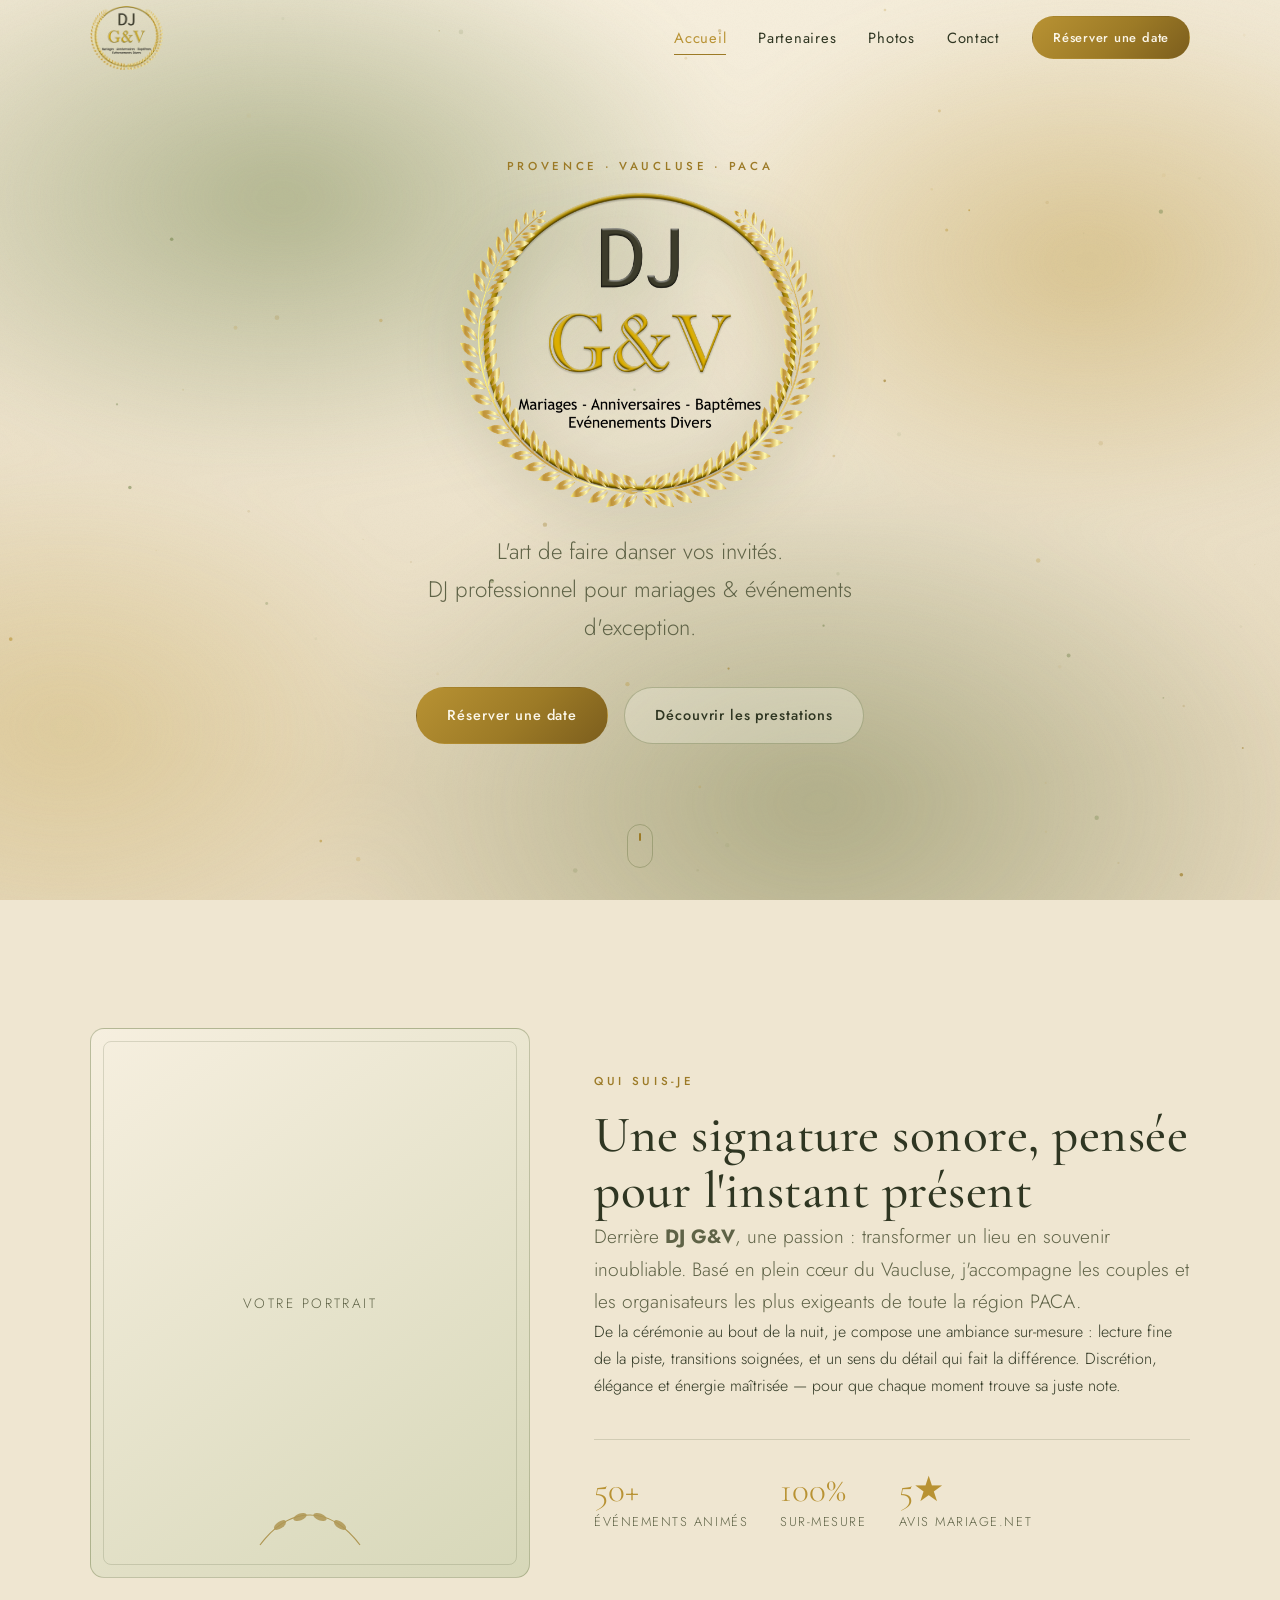
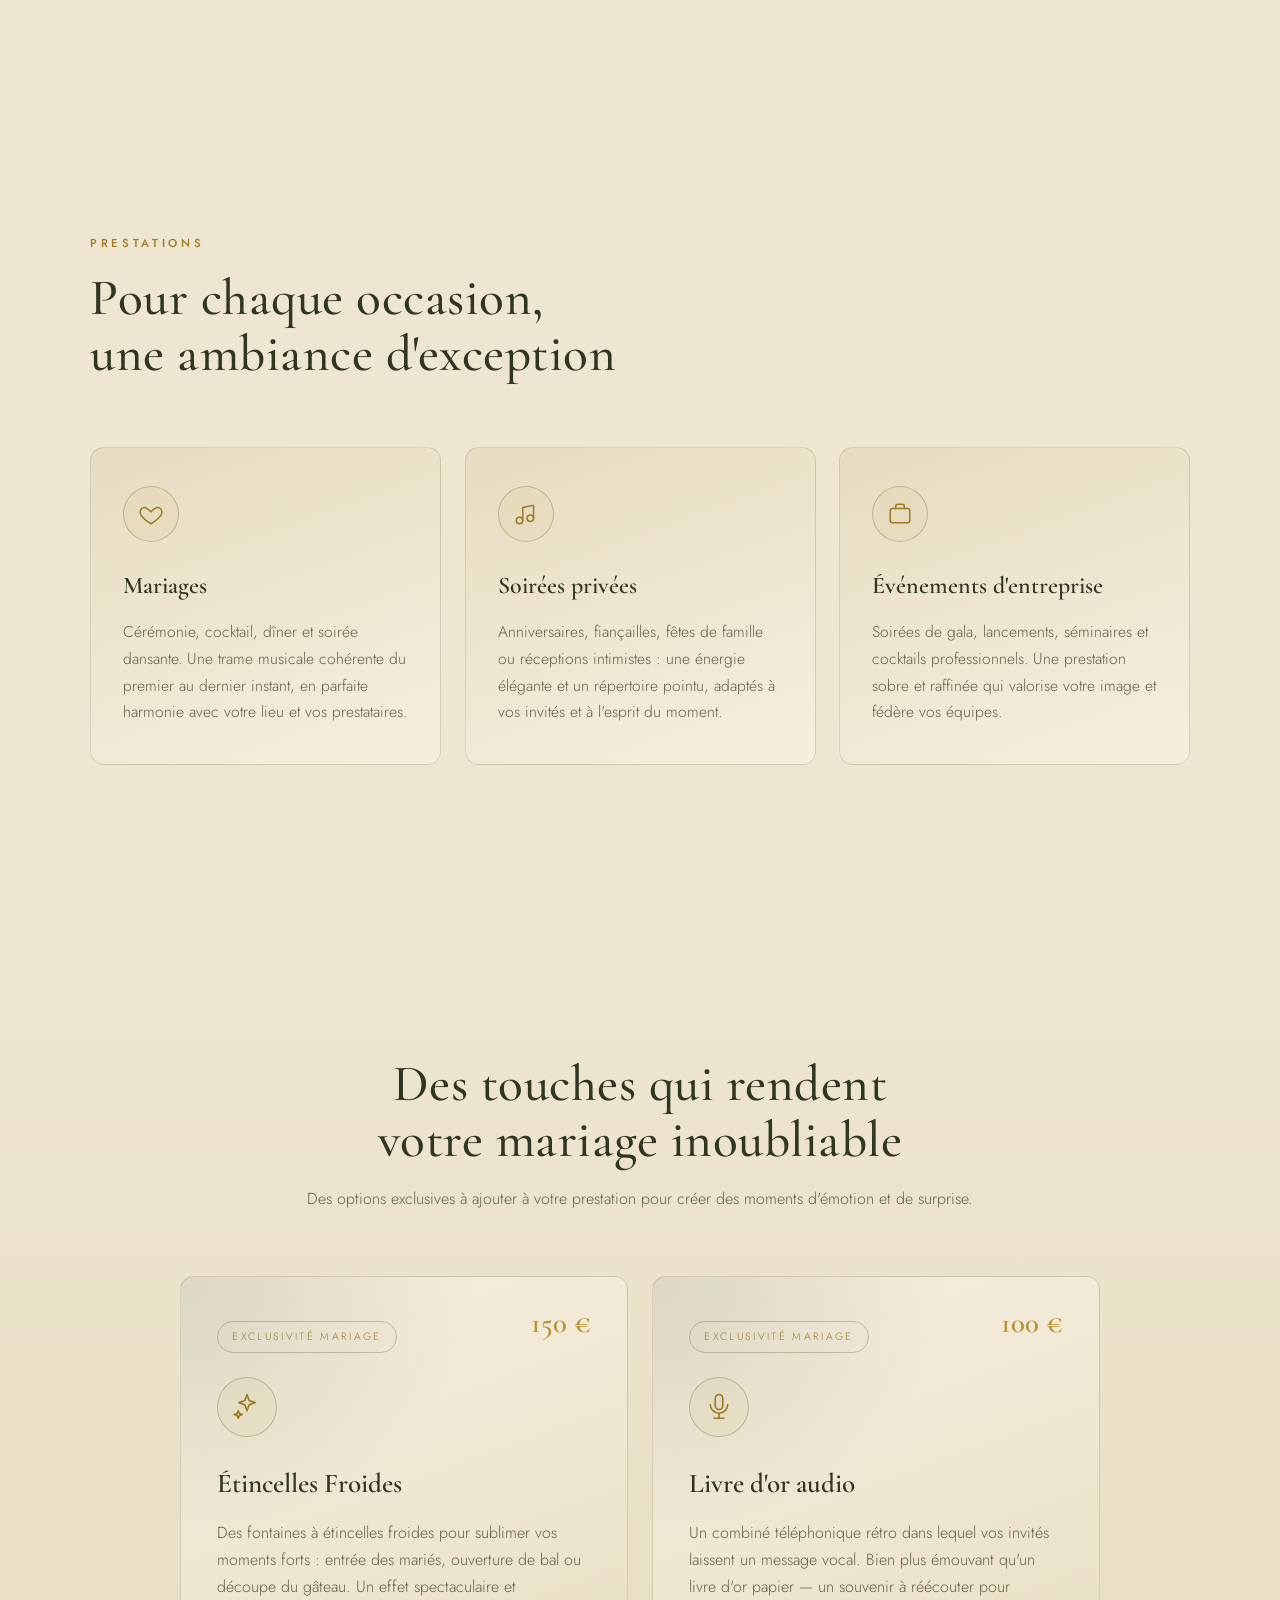
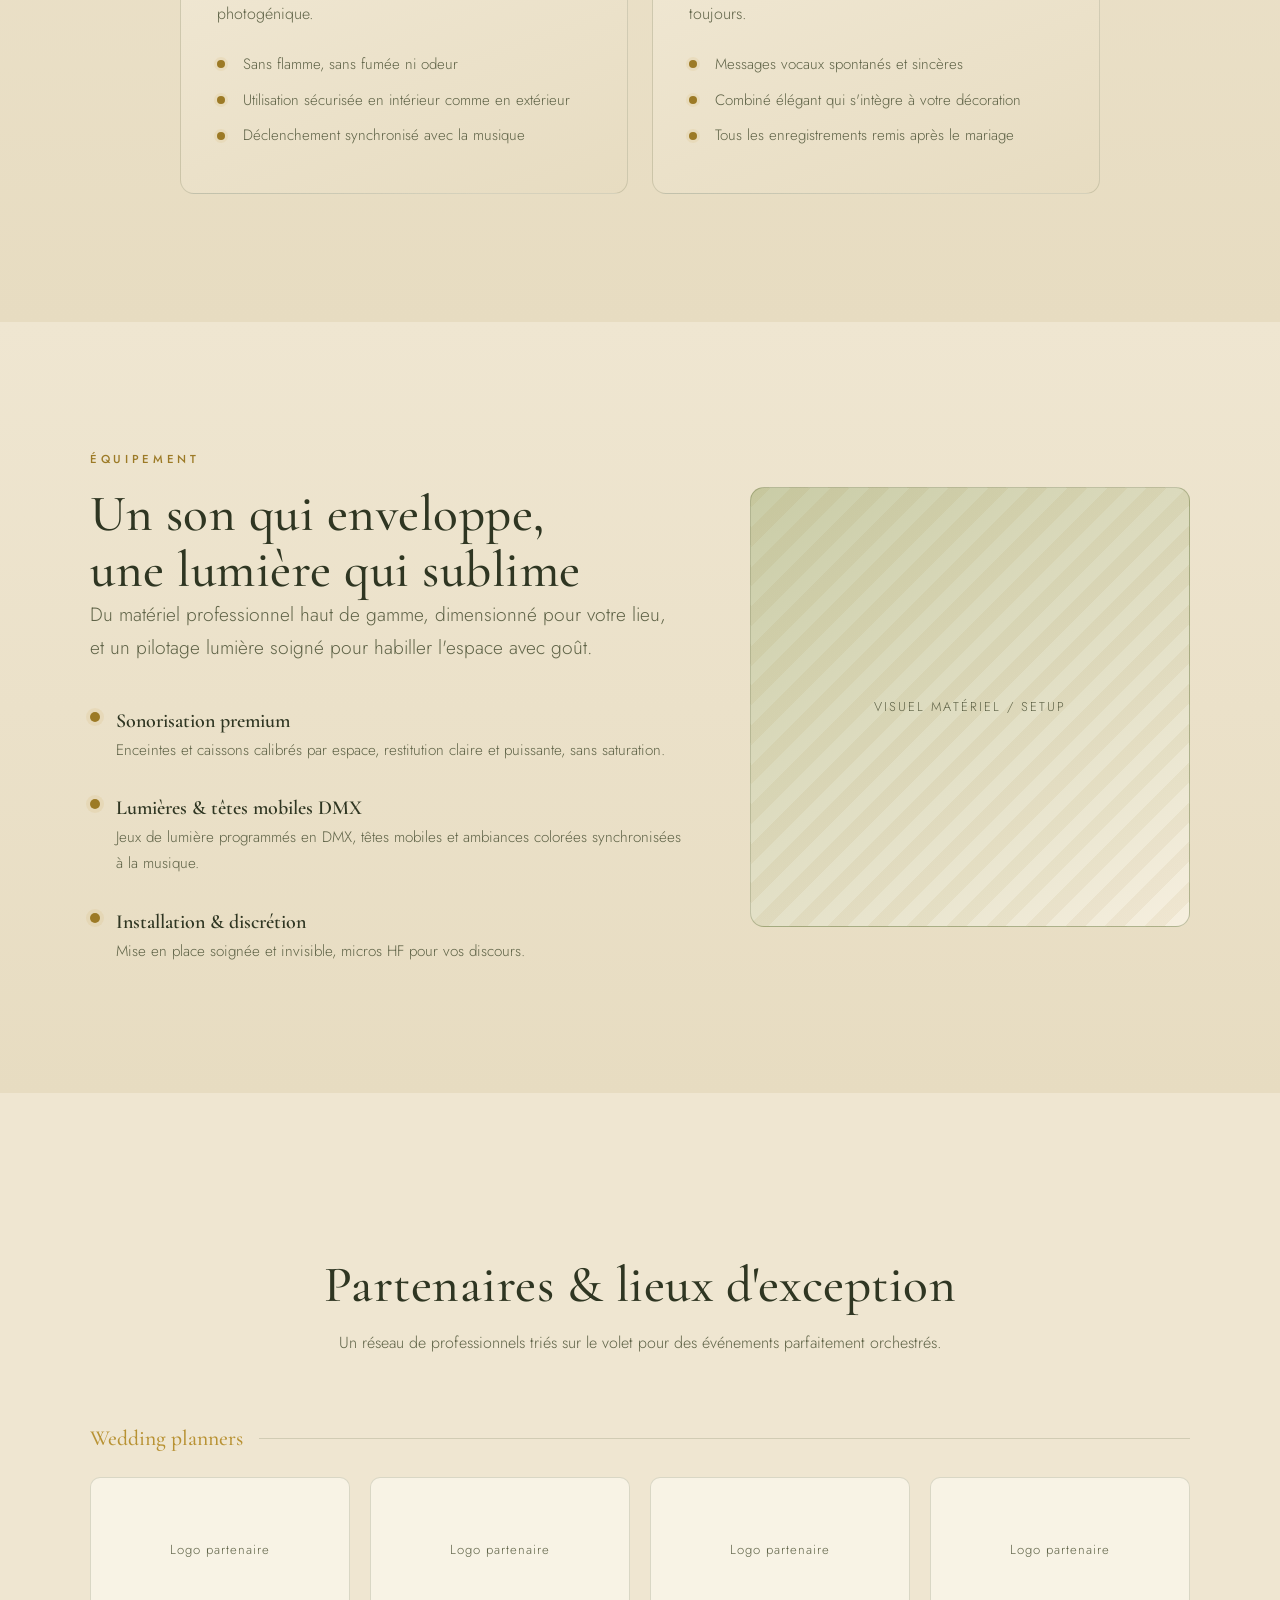
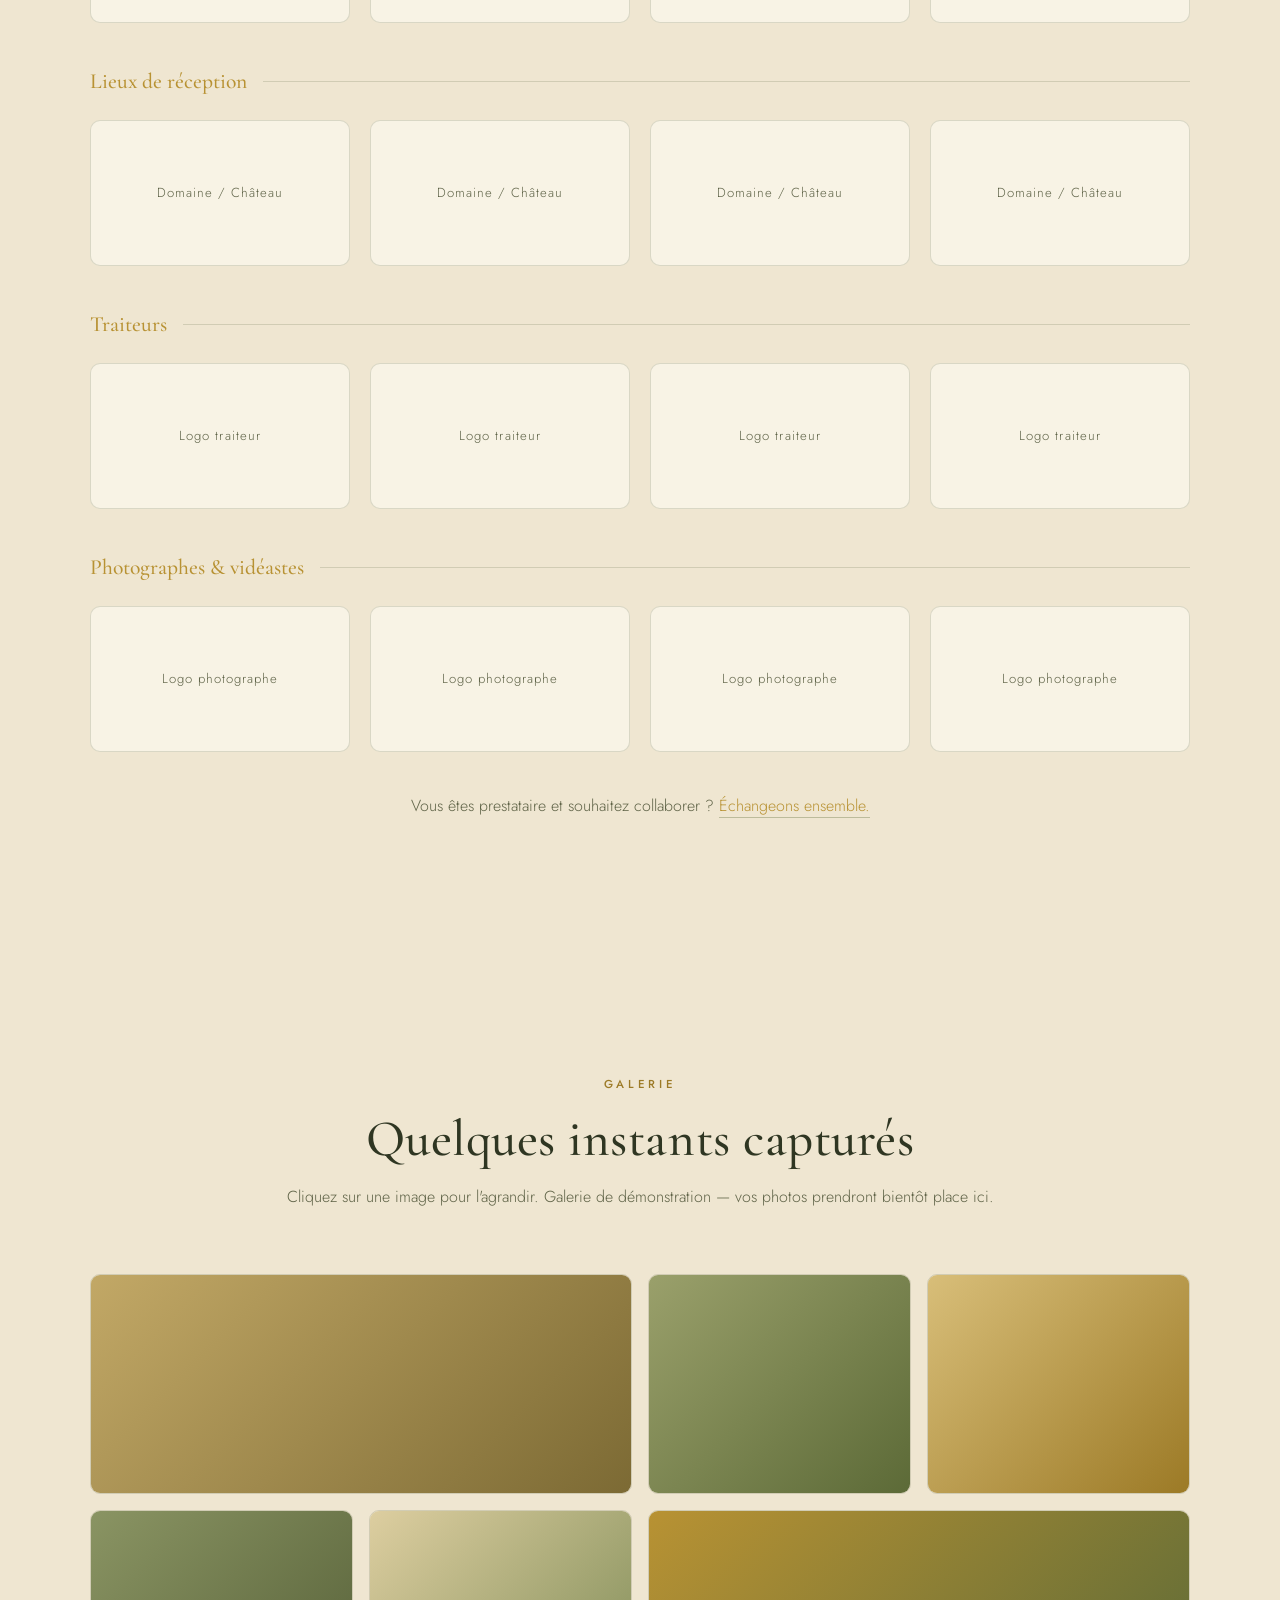
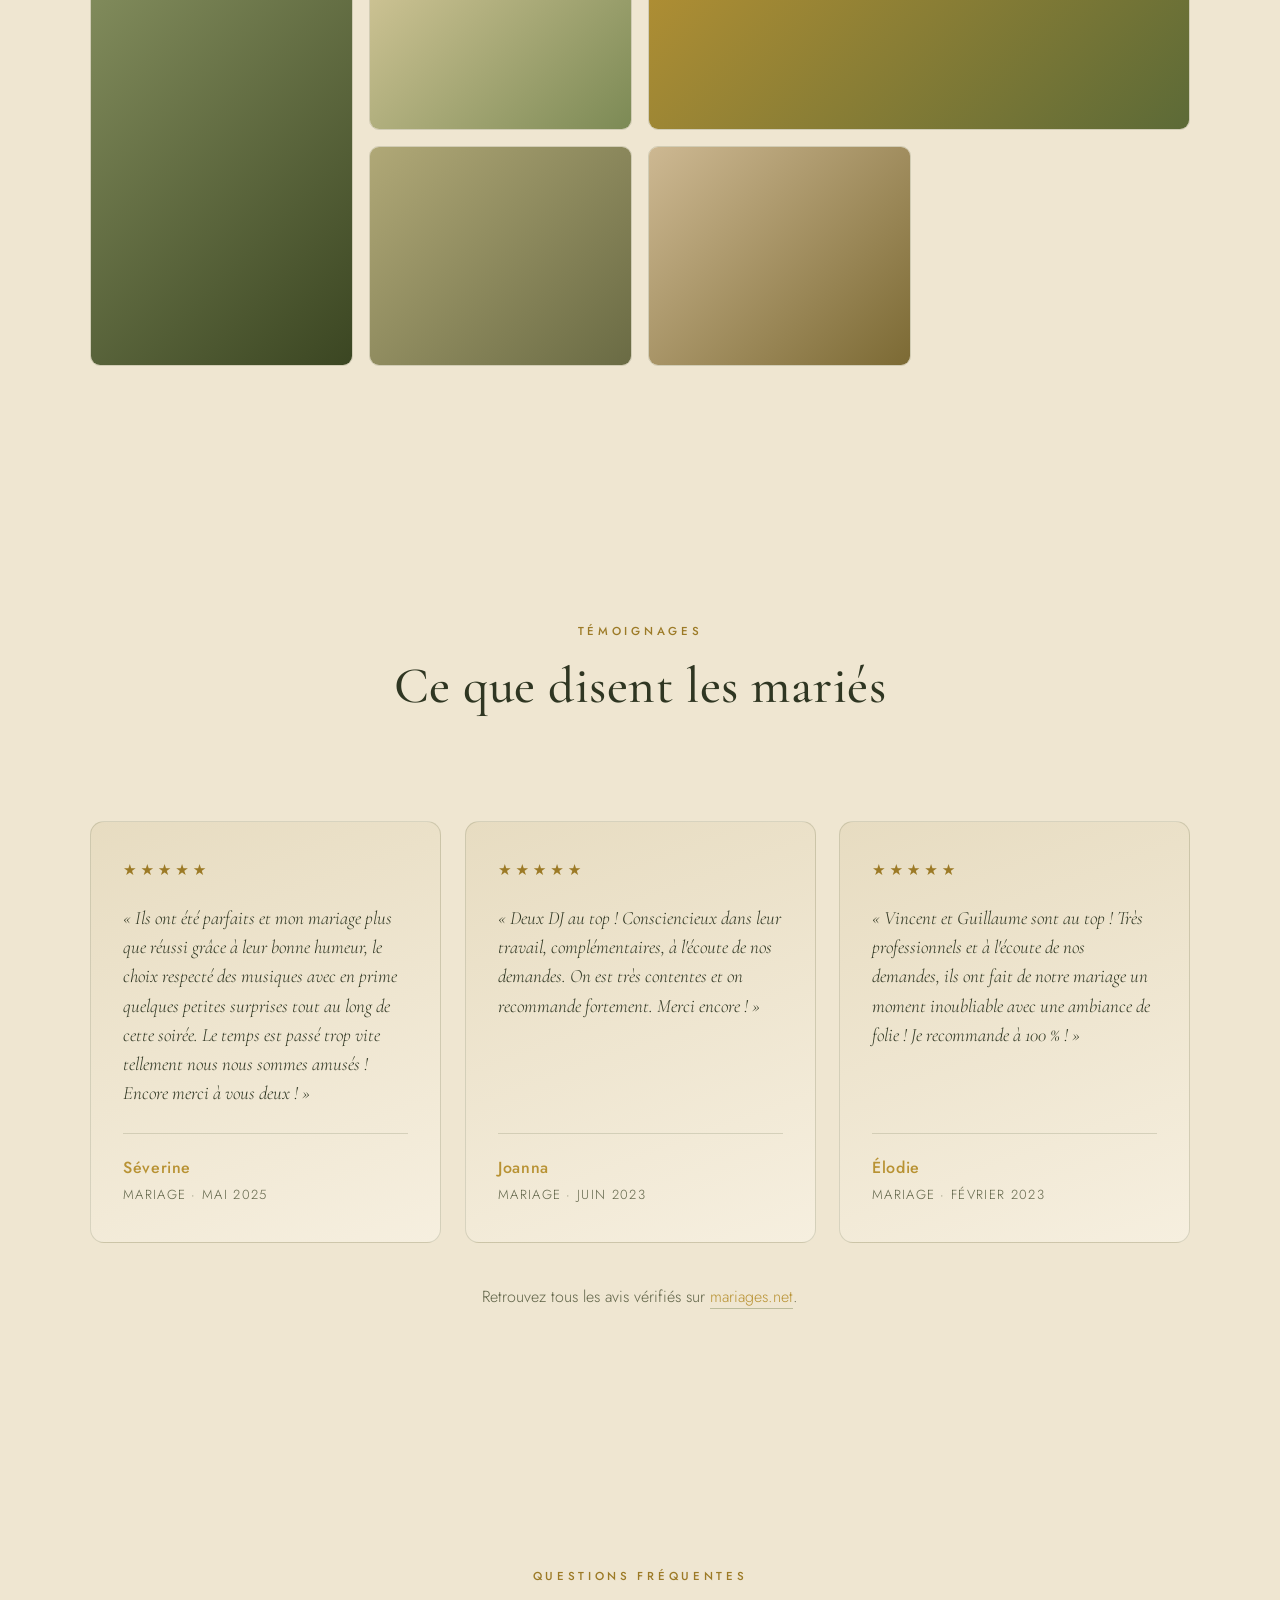
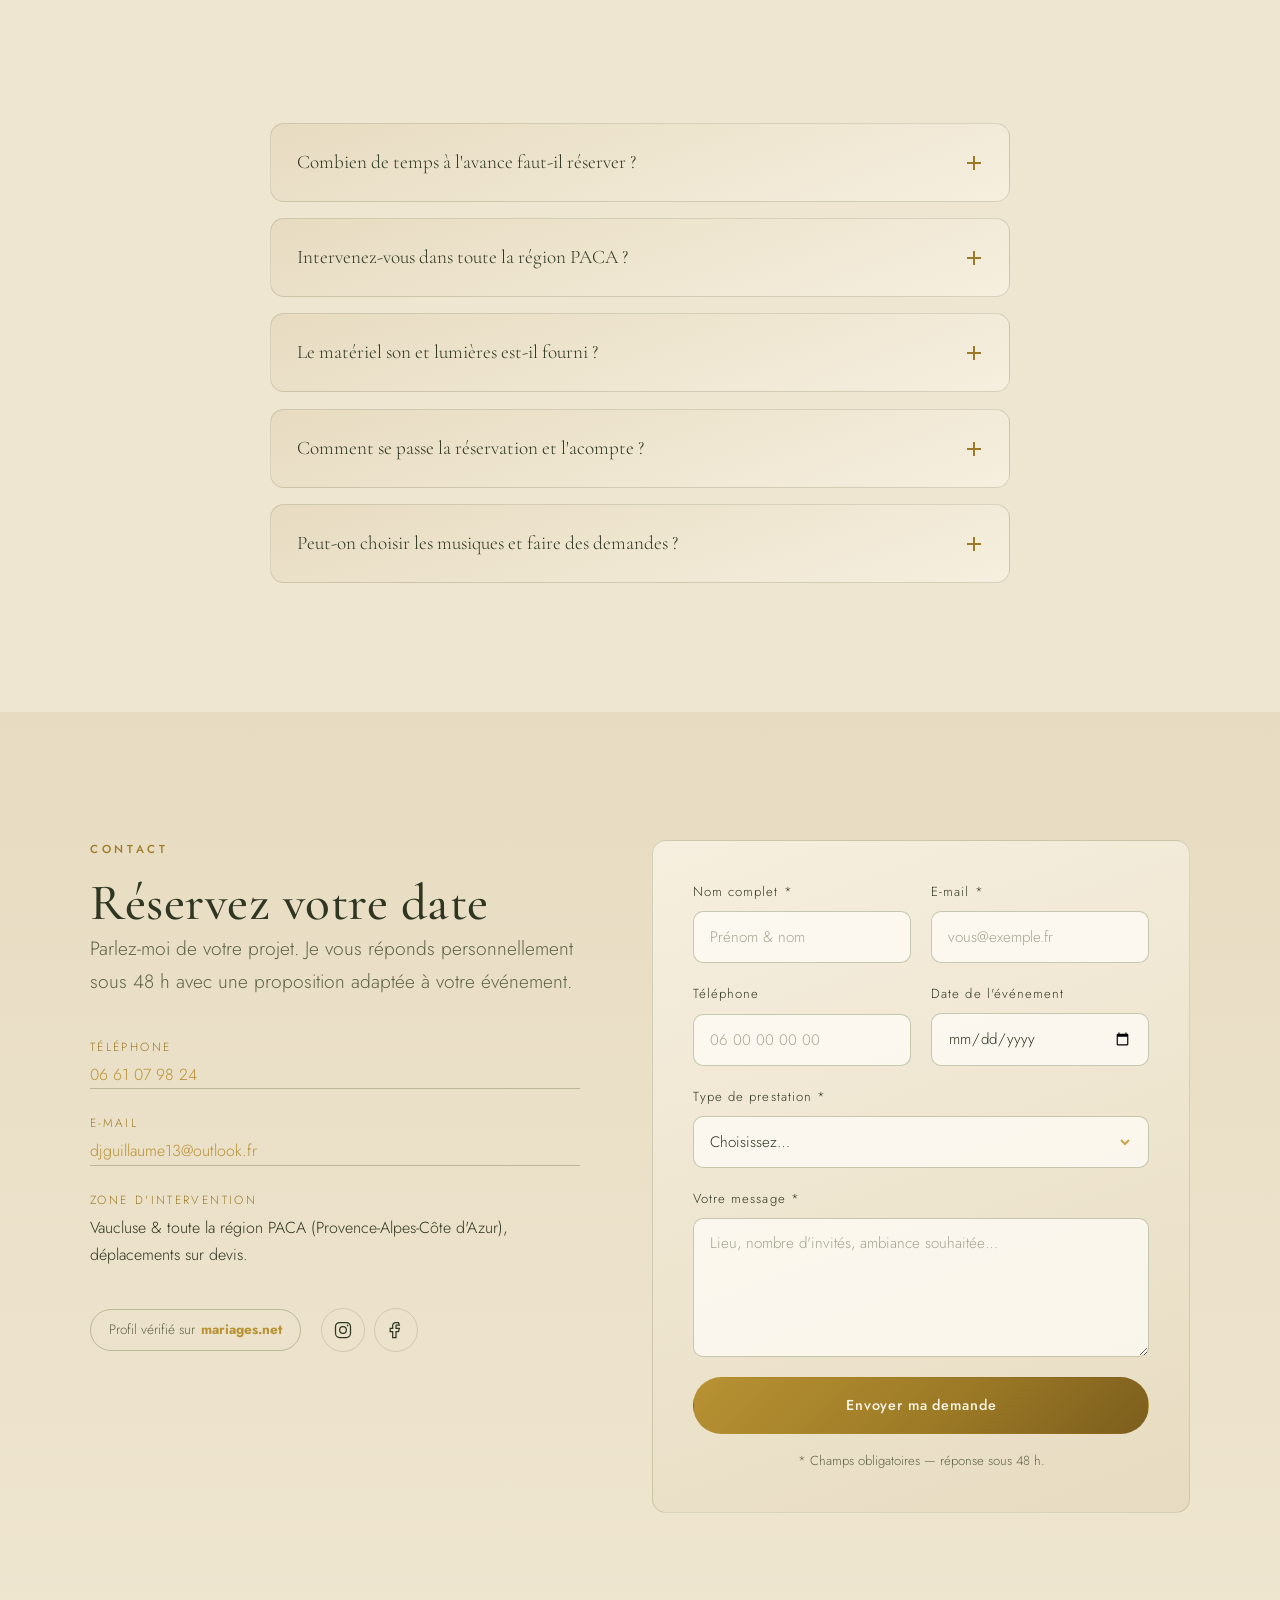
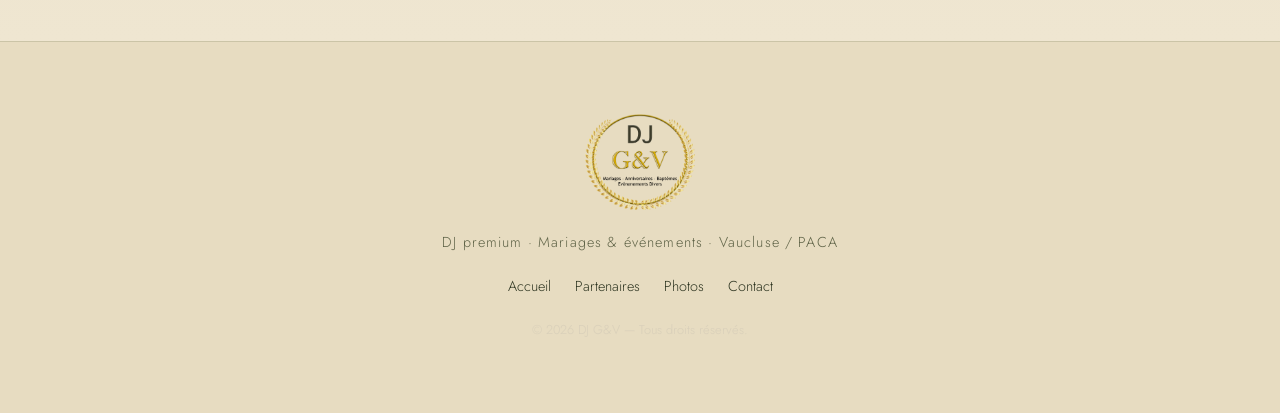
==== index.html @ 80108e4b "Add files via upload" ====
<!DOCTYPE html>
<html lang="fr">
<head>
  <meta charset="UTF-8" />
  <meta name="viewport" content="width=device-width, initial-scale=1.0" />
  <title>DJ G&amp;V — DJ professionnel mariages &amp; événements premium · Vaucluse / PACA</title>
  <meta name="description" content="DJ G&V, DJ professionnel haut de gamme spécialisé dans les mariages et événements privés en Provence (Vaucluse / PACA). Setup son et lumières DMX, ambiance élégante et sur-mesure." />
  <meta name="theme-color" content="#efe6d1" />

  <!-- Favicons (générés depuis le logo) -->
  <link rel="icon" href="assets/favicon.ico?v=2" sizes="any" />
  <link rel="apple-touch-icon" href="assets/apple-touch-icon.png?v=2" />

  <!-- Open Graph -->
  <meta property="og:type" content="website" />
  <meta property="og:title" content="DJ G&V — DJ premium mariages & événements · Provence" />
  <meta property="og:description" content="L'art de faire danser vos invités. DJ haut de gamme pour mariages et événements d'exception en Vaucluse et PACA." />
  <meta property="og:locale" content="fr_FR" />

  <!-- Polices Google : serif élégant (titres) + script (accent) + sans-serif (corps) -->
  <link rel="preconnect" href="https://fonts.googleapis.com" />
  <link rel="preconnect" href="https://fonts.gstatic.com" crossorigin />
  <link href="https://fonts.googleapis.com/css2?family=Cormorant+Garamond:ital,wght@0,400;0,500;0,600;0,700;1,400&family=Great+Vibes&family=Jost:wght@300;400;500;600&display=swap" rel="stylesheet" />

  <link rel="stylesheet" href="style.css" />
</head>
<body>

  <!-- =========================================================
       EN-TÊTE / NAVIGATION FIXE
  ========================================================== -->
  <header class="site-header" id="header">
    <div class="container header__inner">
      <a href="#accueil" class="brand" aria-label="DJ G&V — retour à l'accueil">
        <img src="assets/logo.png?v=3" alt="DJ G&V" class="brand__logo" width="640" height="562" />
      </a>

      <nav class="nav" aria-label="Navigation principale">
        <button class="nav__toggle" id="navToggle" aria-expanded="false" aria-controls="navMenu" aria-label="Ouvrir le menu">
          <span></span><span></span><span></span>
        </button>
        <ul class="nav__menu" id="navMenu">
          <li><a href="#accueil" class="nav__link">Accueil</a></li>
          <li><a href="#partenaires" class="nav__link">Partenaires</a></li>
          <li><a href="#photos" class="nav__link">Photos</a></li>
          <li><a href="#contact" class="nav__link">Contact</a></li>
          <li><a href="#contact" class="nav__cta btn btn--small btn--gold">Réserver une date</a></li>
        </ul>
      </nav>
    </div>
  </header>

  <main id="main">

    <!-- =========================================================
         ACCUEIL — HERO PLEIN ÉCRAN (avec parallaxe discret)
    ========================================================== -->
    <section class="hero" id="accueil">
      <!-- Couches de parallaxe -->
      <div class="hero__bg" data-parallax="0.25" aria-hidden="true"></div>
      <div class="hero__glow" data-parallax="0.5" aria-hidden="true"></div>
      <div class="hero__grain" aria-hidden="true"></div>
      <canvas class="hero__particles" id="heroParticles" aria-hidden="true"></canvas>

      <div class="container hero__content">
        <p class="eyebrow reveal" data-reveal>Provence · Vaucluse · PACA</p>
        <h1 class="hero__title reveal" data-reveal data-reveal-delay="100">
          <img src="assets/logo.png?v=3" alt="DJ G&V — DJ professionnel mariages &amp; événements" class="hero__logo" width="640" height="562" />
        </h1>
        <p class="hero__tagline reveal" data-reveal data-reveal-delay="200">
          L'art de faire danser vos invités.<br />
          DJ professionnel pour mariages &amp; événements d'exception.
        </p>
        <div class="hero__actions reveal" data-reveal data-reveal-delay="300">
          <a href="#contact" class="btn btn--gold">Réserver une date</a>
          <a href="#prestations" class="btn btn--ghost">Découvrir les prestations</a>
        </div>
      </div>

      <a href="#presentation" class="hero__scroll" aria-label="Défiler vers le bas">
        <span class="hero__scroll-line"></span>
      </a>
    </section>

    <!-- =========================================================
         PRÉSENTATION / QUI SUIS-JE
    ========================================================== -->
    <section class="section presentation" id="presentation">
      <div class="container presentation__grid">
        <div class="presentation__media reveal" data-reveal>
          <div class="portrait" id="portrait">
            <!-- Emplacement photo portrait DJ (placeholder élégant) -->
            <span class="portrait__label">Votre portrait</span>
            <svg class="portrait__sprig" viewBox="0 0 120 60" aria-hidden="true">
              <path d="M10 50 C 40 10, 80 10, 110 50" fill="none" stroke="currentColor" stroke-width="1.2"/>
              <g fill="currentColor" opacity="0.85">
                <ellipse cx="30" cy="30" rx="7" ry="3.4" transform="rotate(-35 30 30)"/>
                <ellipse cx="50" cy="22" rx="7" ry="3.4" transform="rotate(-20 50 22)"/>
                <ellipse cx="70" cy="22" rx="7" ry="3.4" transform="rotate(20 70 22)"/>
                <ellipse cx="90" cy="30" rx="7" ry="3.4" transform="rotate(35 90 30)"/>
              </g>
            </svg>
          </div>
        </div>

        <div class="presentation__text">
          <p class="eyebrow reveal" data-reveal>Qui suis-je</p>
          <h2 class="section__title reveal" data-reveal data-reveal-delay="80">Une signature sonore, pensée pour l'instant&nbsp;présent</h2>
          <p class="lead reveal" data-reveal data-reveal-delay="160">
            Derrière <strong>DJ G&amp;V</strong>, une passion : transformer un lieu en souvenir inoubliable.
            Basé en plein cœur du Vaucluse, j'accompagne les couples et les organisateurs les plus
            exigeants de toute la région PACA.
          </p>
          <p class="reveal" data-reveal data-reveal-delay="220">
            De la cérémonie au bout de la nuit, je compose une ambiance sur-mesure&nbsp;: lecture fine de
            la piste, transitions soignées, et un sens du détail qui fait la différence. Discrétion,
            élégance et énergie maîtrisée — pour que chaque moment trouve sa juste note.
          </p>

          <ul class="stats reveal" data-reveal data-reveal-delay="280">
            <li><span class="stats__num">50+</span><span class="stats__label">Événements animés</span></li>
            <li><span class="stats__num">100%</span><span class="stats__label">Sur-mesure</span></li>
            <li><span class="stats__num">5★</span><span class="stats__label">Avis mariage.net</span></li>
          </ul>
        </div>
      </div>
    </section>

    <!-- =========================================================
         PRESTATIONS
    ========================================================== -->
    <section class="section prestations" id="prestations">
      <div class="container">
        <header class="section__head">
          <p class="eyebrow reveal" data-reveal>Prestations</p>
          <h2 class="section__title reveal" data-reveal data-reveal-delay="80">Pour chaque occasion, une&nbsp;ambiance d'exception</h2>
        </header>

        <div class="cards">
          <!-- Mariages -->
          <article class="card reveal" data-reveal>
            <div class="card__icon" aria-hidden="true">
              <svg viewBox="0 0 24 24" fill="none" stroke="currentColor" stroke-width="1.4" stroke-linecap="round" stroke-linejoin="round">
                <path d="M12 21s-7-4.35-9.5-8.5C1 9.5 2.5 6 6 6c2 0 3 1.2 6 4 3-2.8 4-4 6-4 3.5 0 5 3.5 3.5 6.5C19 16.65 12 21 12 21z"/>
              </svg>
            </div>
            <h3 class="card__title">Mariages</h3>
            <p class="card__text">
              Cérémonie, cocktail, dîner et soirée dansante. Une trame musicale cohérente du premier
              au dernier instant, en parfaite harmonie avec votre lieu et vos prestataires.
            </p>
          </article>

          <!-- Soirées privées -->
          <article class="card reveal" data-reveal data-reveal-delay="120">
            <div class="card__icon" aria-hidden="true">
              <svg viewBox="0 0 24 24" fill="none" stroke="currentColor" stroke-width="1.4" stroke-linecap="round" stroke-linejoin="round">
                <path d="M9 18V6l10-2v12"/><circle cx="6" cy="18" r="3"/><circle cx="16" cy="16" r="3"/>
              </svg>
            </div>
            <h3 class="card__title">Soirées privées</h3>
            <p class="card__text">
              Anniversaires, fiançailles, fêtes de famille ou réceptions intimistes : une énergie
              élégante et un répertoire pointu, adaptés à vos invités et à l'esprit du moment.
            </p>
          </article>

          <!-- Événements d'entreprise -->
          <article class="card reveal" data-reveal data-reveal-delay="240">
            <div class="card__icon" aria-hidden="true">
              <svg viewBox="0 0 24 24" fill="none" stroke="currentColor" stroke-width="1.4" stroke-linecap="round" stroke-linejoin="round">
                <rect x="3" y="7" width="18" height="13" rx="2"/><path d="M8 7V5a2 2 0 0 1 2-2h4a2 2 0 0 1 2 2v2"/>
              </svg>
            </div>
            <h3 class="card__title">Événements d'entreprise</h3>
            <p class="card__text">
              Soirées de gala, lancements, séminaires et cocktails professionnels. Une prestation
              sobre et raffinée qui valorise votre image et fédère vos équipes.
            </p>
          </article>
        </div>
      </div>
    </section>

    <!-- =========================================================
         OPTIONS & EXPÉRIENCES (mariages)
    ========================================================== -->
    <section class="section options" id="options">
      <div class="container">
        <header class="section__head section__head--center">
          <p class="eyebrow reveal" data-reveal>Options &amp; expériences</p>
          <h2 class="section__title reveal" data-reveal data-reveal-delay="80">Des touches qui rendent<br />votre mariage inoubliable</h2>
          <p class="section__sub reveal" data-reveal data-reveal-delay="140">
            Des options exclusives à ajouter à votre prestation pour créer des moments d'émotion et de surprise.
          </p>
        </header>

        <div class="options__grid">
          <!-- Étincelles Froides -->
          <article class="option reveal" data-reveal>
            <span class="option__price">150&nbsp;€</span>
            <span class="option__tag">Exclusivité mariage</span>
            <div class="option__icon" aria-hidden="true">
              <svg viewBox="0 0 24 24" fill="none" stroke="currentColor" stroke-width="1.3" stroke-linecap="round" stroke-linejoin="round">
                <path d="M12 2l1.7 4.8L18.5 8.5l-4.8 1.7L12 15l-1.7-4.8L5.5 8.5l4.8-1.7z" />
                <path d="M5 15l.9 2.3L8.2 18l-2.3.9L5 21l-.9-2.1L1.8 18l2.3-.7z" />
              </svg>
            </div>
            <h3 class="option__title">Étincelles Froides</h3>
            <p class="option__text">
              Des fontaines à étincelles froides pour sublimer vos moments forts : entrée des
              mariés, ouverture de bal ou découpe du gâteau. Un effet spectaculaire et photogénique.
            </p>
            <ul class="option__list">
              <li>Sans flamme, sans fumée ni odeur</li>
              <li>Utilisation sécurisée en intérieur comme en extérieur</li>
              <li>Déclenchement synchronisé avec la musique</li>
            </ul>
          </article>

          <!-- Livre d'or audio -->
          <article class="option reveal" data-reveal data-reveal-delay="140">
            <span class="option__price">100&nbsp;€</span>
            <span class="option__tag">Exclusivité mariage</span>
            <div class="option__icon" aria-hidden="true">
              <svg viewBox="0 0 24 24" fill="none" stroke="currentColor" stroke-width="1.3" stroke-linecap="round" stroke-linejoin="round">
                <rect x="9" y="2" width="6" height="12" rx="3" />
                <path d="M5 10a7 7 0 0 0 14 0" />
                <path d="M12 17v4M8 21h8" />
              </svg>
            </div>
            <h3 class="option__title">Livre d'or audio</h3>
            <p class="option__text">
              Un combiné téléphonique rétro dans lequel vos invités laissent un message vocal.
              Bien plus émouvant qu'un livre d'or papier — un souvenir à réécouter pour toujours.
            </p>
            <ul class="option__list">
              <li>Messages vocaux spontanés et sincères</li>
              <li>Combiné élégant qui s'intègre à votre décoration</li>
              <li>Tous les enregistrements remis après le mariage</li>
            </ul>
          </article>
        </div>
      </div>
    </section>

    <!-- =========================================================
         ÉQUIPEMENT SON & LUMIÈRES DMX
    ========================================================== -->
    <section class="section equipement" id="equipement">
      <div class="container equipement__grid">
        <div class="equipement__text">
          <p class="eyebrow reveal" data-reveal>Équipement</p>
          <h2 class="section__title reveal" data-reveal data-reveal-delay="80">Un son qui enveloppe,<br />une lumière qui sublime</h2>
          <p class="lead reveal" data-reveal data-reveal-delay="160">
            Du matériel professionnel haut de gamme, dimensionné pour votre lieu, et un pilotage
            lumière soigné pour habiller l'espace avec goût.
          </p>

          <ul class="features">
            <li class="feature reveal" data-reveal data-reveal-delay="200">
              <span class="feature__dot" aria-hidden="true"></span>
              <div>
                <h3 class="feature__title">Sonorisation premium</h3>
                <p class="feature__text">Enceintes et caissons calibrés par espace, restitution claire et puissante, sans saturation.</p>
              </div>
            </li>
            <li class="feature reveal" data-reveal data-reveal-delay="260">
              <span class="feature__dot" aria-hidden="true"></span>
              <div>
                <h3 class="feature__title">Lumières &amp; têtes mobiles DMX</h3>
                <p class="feature__text">Jeux de lumière programmés en DMX, têtes mobiles et ambiances colorées synchronisées à la musique.</p>
              </div>
            </li>
            <li class="feature reveal" data-reveal data-reveal-delay="320">
              <span class="feature__dot" aria-hidden="true"></span>
              <div>
                <h3 class="feature__title">Installation &amp; discrétion</h3>
                <p class="feature__text">Mise en place soignée et invisible, micros HF pour vos discours.</p>
              </div>
            </li>
          </ul>
        </div>

        <div class="equipement__media reveal" data-reveal data-reveal-delay="120">
          <div class="gear-frame" id="setup">
            <span class="gear-frame__label">Visuel matériel / setup</span>
          </div>
        </div>
      </div>
    </section>

    <!-- =========================================================
         PARTENAIRES
    ========================================================== -->
    <section class="section partenaires" id="partenaires">
      <div class="container">
        <header class="section__head section__head--center">
          <p class="eyebrow reveal" data-reveal>Ils me font confiance</p>
          <h2 class="section__title reveal" data-reveal data-reveal-delay="80">Partenaires &amp; lieux d'exception</h2>
          <p class="section__sub reveal" data-reveal data-reveal-delay="140">
            Un réseau de professionnels triés sur le volet pour des événements parfaitement orchestrés.
          </p>
        </header>

        <!-- Wedding planners -->
        <h3 class="partners__cat reveal" data-reveal>Wedding planners</h3>
        <div class="partners__grid" data-cat="planners">
          <div class="partner reveal" data-reveal><span>Logo partenaire</span></div>
          <div class="partner reveal" data-reveal data-reveal-delay="80"><span>Logo partenaire</span></div>
          <div class="partner reveal" data-reveal data-reveal-delay="160"><span>Logo partenaire</span></div>
          <div class="partner reveal" data-reveal data-reveal-delay="240"><span>Logo partenaire</span></div>
        </div>

        <!-- Lieux de réception -->
        <h3 class="partners__cat reveal" data-reveal>Lieux de réception</h3>
        <div class="partners__grid" data-cat="lieux">
          <div class="partner reveal" data-reveal><span>Domaine / Château</span></div>
          <div class="partner reveal" data-reveal data-reveal-delay="80"><span>Domaine / Château</span></div>
          <div class="partner reveal" data-reveal data-reveal-delay="160"><span>Domaine / Château</span></div>
          <div class="partner reveal" data-reveal data-reveal-delay="240"><span>Domaine / Château</span></div>
        </div>

        <!-- Traiteurs -->
        <h3 class="partners__cat reveal" data-reveal>Traiteurs</h3>
        <div class="partners__grid" data-cat="traiteurs">
          <div class="partner reveal" data-reveal><span>Logo traiteur</span></div>
          <div class="partner reveal" data-reveal data-reveal-delay="80"><span>Logo traiteur</span></div>
          <div class="partner reveal" data-reveal data-reveal-delay="160"><span>Logo traiteur</span></div>
          <div class="partner reveal" data-reveal data-reveal-delay="240"><span>Logo traiteur</span></div>
        </div>

        <!-- Photographes -->
        <h3 class="partners__cat reveal" data-reveal>Photographes &amp; vidéastes</h3>
        <div class="partners__grid" data-cat="photographes">
          <div class="partner reveal" data-reveal><span>Logo photographe</span></div>
          <div class="partner reveal" data-reveal data-reveal-delay="80"><span>Logo photographe</span></div>
          <div class="partner reveal" data-reveal data-reveal-delay="160"><span>Logo photographe</span></div>
          <div class="partner reveal" data-reveal data-reveal-delay="240"><span>Logo photographe</span></div>
        </div>

        <p class="partners__note reveal" data-reveal>
          Vous êtes prestataire et souhaitez collaborer&nbsp;?
          <a href="#contact" class="link-gold">Échangeons ensemble.</a>
        </p>
      </div>
    </section>

    <!-- =========================================================
         PHOTOS — GALERIE MOSAÏQUE + LIGHTBOX
    ========================================================== -->
    <section class="section photos" id="photos">
      <div class="container">
        <header class="section__head section__head--center">
          <p class="eyebrow reveal" data-reveal>Galerie</p>
          <h2 class="section__title reveal" data-reveal data-reveal-delay="80">Quelques instants capturés</h2>
          <p class="section__sub reveal" data-reveal data-reveal-delay="140">
            Cliquez sur une image pour l'agrandir. Galerie de démonstration — vos photos prendront bientôt place ici.
          </p>
        </header>

        <!-- La grille est générée pour partie en JS, mais reste fonctionnelle sans script -->
        <div class="gallery" id="gallery" role="list">
          <button class="gallery__item gallery__item--wide reveal" data-reveal role="listitem" data-caption="Première danse — lumière dorée">
            <span class="gallery__placeholder" data-shade="1"></span>
            <span class="gallery__hint">Voir</span>
          </button>
          <button class="gallery__item reveal" data-reveal data-reveal-delay="80" role="listitem" data-caption="Piste de danse — têtes mobiles DMX">
            <span class="gallery__placeholder" data-shade="2"></span>
            <span class="gallery__hint">Voir</span>
          </button>
          <button class="gallery__item reveal" data-reveal data-reveal-delay="160" role="listitem" data-caption="Cocktail en extérieur — domaine provençal">
            <span class="gallery__placeholder" data-shade="3"></span>
            <span class="gallery__hint">Voir</span>
          </button>
          <button class="gallery__item gallery__item--tall reveal" data-reveal role="listitem" data-caption="Ambiance lounge — coucher de soleil">
            <span class="gallery__placeholder" data-shade="4"></span>
            <span class="gallery__hint">Voir</span>
          </button>
          <button class="gallery__item reveal" data-reveal data-reveal-delay="80" role="listitem" data-caption="Setup DJ — élégance discrète">
            <span class="gallery__placeholder" data-shade="5"></span>
            <span class="gallery__hint">Voir</span>
          </button>
          <button class="gallery__item gallery__item--wide reveal" data-reveal data-reveal-delay="160" role="listitem" data-caption="Soirée dansante — pleine énergie">
            <span class="gallery__placeholder" data-shade="6"></span>
            <span class="gallery__hint">Voir</span>
          </button>
          <button class="gallery__item reveal" data-reveal role="listitem" data-caption="Discours &amp; émotion — micro HF">
            <span class="gallery__placeholder" data-shade="7"></span>
            <span class="gallery__hint">Voir</span>
          </button>
          <button class="gallery__item reveal" data-reveal data-reveal-delay="80" role="listitem" data-caption="Détails lumière — olivier illuminé">
            <span class="gallery__placeholder" data-shade="8"></span>
            <span class="gallery__hint">Voir</span>
          </button>
        </div>
      </div>
    </section>

    <!-- =========================================================
         TÉMOIGNAGES
    ========================================================== -->
    <section class="section temoignages" id="temoignages">
      <div class="container">
        <header class="section__head section__head--center">
          <p class="eyebrow reveal" data-reveal>Témoignages</p>
          <h2 class="section__title reveal" data-reveal data-reveal-delay="80">Ce que disent les mariés</h2>
          <p class="section__sub reveal" data-reveal data-reveal-delay="140">
            La plus belle des récompenses : la piste de danse qui ne se vide jamais.
          </p>
        </header>

        <div class="temoignages__grid">
          <figure class="temoignage reveal" data-reveal>
            <div class="temoignage__stars" aria-label="Note : 5 sur 5">★★★★★</div>
            <blockquote class="temoignage__quote">
              « Ils ont été parfaits et mon mariage plus que réussi grâce à leur bonne humeur, le
              choix respecté des musiques avec en prime quelques petites surprises tout au long de
              cette soirée. Le temps est passé trop vite tellement nous nous sommes amusés ! Encore
              merci à vous deux ! »
            </blockquote>
            <figcaption class="temoignage__author">
              <span class="temoignage__name">Séverine</span>
              <span class="temoignage__event">Mariage · Mai 2025</span>
            </figcaption>
          </figure>

          <figure class="temoignage reveal" data-reveal data-reveal-delay="120">
            <div class="temoignage__stars" aria-label="Note : 5 sur 5">★★★★★</div>
            <blockquote class="temoignage__quote">
              « Deux DJ au top ! Consciencieux dans leur travail, complémentaires, à l'écoute de nos
              demandes. On est très contentes et on recommande fortement. Merci encore ! »
            </blockquote>
            <figcaption class="temoignage__author">
              <span class="temoignage__name">Joanna</span>
              <span class="temoignage__event">Mariage · Juin 2023</span>
            </figcaption>
          </figure>

          <figure class="temoignage reveal" data-reveal data-reveal-delay="240">
            <div class="temoignage__stars" aria-label="Note : 5 sur 5">★★★★★</div>
            <blockquote class="temoignage__quote">
              « Vincent et Guillaume sont au top ! Très professionnels et à l'écoute de nos demandes,
              ils ont fait de notre mariage un moment inoubliable avec une ambiance de folie !
              Je recommande à 100 % ! »
            </blockquote>
            <figcaption class="temoignage__author">
              <span class="temoignage__name">Élodie</span>
              <span class="temoignage__event">Mariage · Février 2023</span>
            </figcaption>
          </figure>
        </div>

        <p class="temoignages__note reveal" data-reveal>
          Retrouvez tous les avis vérifiés sur
          <a href="https://www.mariages.net" target="_blank" rel="noopener" class="link-gold">mariages.net</a>.
        </p>
      </div>
    </section>

    <!-- =========================================================
         FAQ (accordéon)
    ========================================================== -->
    <section class="section faq" id="faq">
      <div class="container container--narrow">
        <header class="section__head section__head--center">
          <p class="eyebrow reveal" data-reveal>Questions fréquentes</p>
          <h2 class="section__title reveal" data-reveal data-reveal-delay="80">Tout ce qu'il faut savoir</h2>
        </header>

        <div class="faq__list">
          <details class="faq__item reveal" data-reveal>
            <summary class="faq__q">
              Combien de temps à l'avance faut-il réserver ?
              <span class="faq__icon" aria-hidden="true"></span>
            </summary>
            <div class="faq__a">
              <p>Pour un mariage, l'idéal est de réserver 6 à 12 mois à l'avance, surtout pour les
              dates de mai à septembre, très demandées en Provence. N'hésitez pas à me contacter
              même tardivement : je fais mon possible selon mes disponibilités.</p>
            </div>
          </details>

          <details class="faq__item reveal" data-reveal data-reveal-delay="80">
            <summary class="faq__q">
              Intervenez-vous dans toute la région PACA ?
              <span class="faq__icon" aria-hidden="true"></span>
            </summary>
            <div class="faq__a">
              <p>Oui. Basé dans le Vaucluse, je me déplace dans tout le Sud : Bouches-du-Rhône, Gard,
              Alpes-de-Haute-Provence, Var… Les frais de déplacement éventuels sont précisés dans le devis.</p>
            </div>
          </details>

          <details class="faq__item reveal" data-reveal data-reveal-delay="160">
            <summary class="faq__q">
              Le matériel son et lumières est-il fourni ?
              <span class="faq__icon" aria-hidden="true"></span>
            </summary>
            <div class="faq__a">
              <p>Absolument. Je viens avec une sonorisation professionnelle dimensionnée pour votre lieu,
              des jeux de lumière et têtes mobiles DMX, ainsi que des micros HF pour vos discours.</p>
            </div>
          </details>

          <details class="faq__item reveal" data-reveal data-reveal-delay="240">
            <summary class="faq__q">
              Comment se passe la réservation et l'acompte ?
              <span class="faq__icon" aria-hidden="true"></span>
            </summary>
            <div class="faq__a">
              <p>Après un premier échange pour cerner vos envies, je vous envoie un devis détaillé.
              La date est bloquée à la signature du contrat accompagné d'un acompte ; le solde est
              réglé avant l'événement. Tout est clair et sans surprise.</p>
            </div>
          </details>

          <details class="faq__item reveal" data-reveal data-reveal-delay="320">
            <summary class="faq__q">
              Peut-on choisir les musiques et faire des demandes ?
              <span class="faq__icon" aria-hidden="true"></span>
            </summary>
            <div class="faq__a">
              <p>Bien sûr ! Nous préparons ensemble vos moments forts (entrée, ouverture de bal,
              musiques à éviter…). Le jour J, je reste à l'écoute des demandes de vos invités tout
              en gardant la cohérence de l'ambiance.</p>
            </div>
          </details>
        </div>
      </div>
    </section>

    <!-- =========================================================
         CONTACT — FORMULAIRE NETLIFY + COORDONNÉES
    ========================================================== -->
    <section class="section contact" id="contact">
      <div class="container contact__grid">

        <div class="contact__intro">
          <p class="eyebrow reveal" data-reveal>Contact</p>
          <h2 class="section__title reveal" data-reveal data-reveal-delay="80">Réservez votre&nbsp;date</h2>
          <p class="lead reveal" data-reveal data-reveal-delay="140">
            Parlez-moi de votre projet. Je vous réponds personnellement sous 48&nbsp;h avec une
            proposition adaptée à votre événement.
          </p>

          <ul class="contact__info reveal" data-reveal data-reveal-delay="200">
            <li>
              <span class="contact__info-label">Téléphone</span>
              <a href="tel:+33661079824" class="link-gold">06 61 07 98 24</a>
            </li>
            <li>
              <span class="contact__info-label">E-mail</span>
              <a href="mailto:djguillaume13@outlook.fr" class="link-gold">djguillaume13@outlook.fr</a>
            </li>
            <li>
              <span class="contact__info-label">Zone d'intervention</span>
              <span>Vaucluse &amp; toute la région PACA (Provence-Alpes-Côte d'Azur), déplacements sur devis.</span>
            </li>
          </ul>

          <div class="contact__social reveal" data-reveal data-reveal-delay="260">
            <a href="https://www.mariages.net" target="_blank" rel="noopener" class="badge-mariage">
              Profil vérifié sur <strong>mariages.net</strong>
            </a>
            <div class="socials" aria-label="Réseaux sociaux">
              <a href="https://www.instagram.com/dj_g_v" class="social" aria-label="Instagram (@dj_g_v)" target="_blank" rel="noopener">
                <svg viewBox="0 0 24 24" fill="none" stroke="currentColor" stroke-width="1.5"><rect x="3" y="3" width="18" height="18" rx="5"/><circle cx="12" cy="12" r="4"/><circle cx="17.5" cy="6.5" r="1" fill="currentColor" stroke="none"/></svg>
              </a>
              <a href="https://www.facebook.com/search/top?q=DJ%20G%26V" class="social" aria-label="Facebook (DJ G&V)" target="_blank" rel="noopener">
                <svg viewBox="0 0 24 24" fill="none" stroke="currentColor" stroke-width="1.5"><path d="M15 3h-3a4 4 0 0 0-4 4v3H5v4h3v7h4v-7h3l1-4h-4V7a1 1 0 0 1 1-1h3z"/></svg>
              </a>
            </div>
          </div>
        </div>

        <!-- FORMULAIRE NETLIFY
             - data-netlify="true" active la détection Netlify Forms
             - name="contact" identifie le formulaire
             - champ caché form-name requis
             - honeypot anti-spam "bot-field"
             - action="/merci.html" : redirection après envoi -->
        <form
          class="form reveal"
          data-reveal
          data-reveal-delay="120"
          name="contact"
          method="POST"
          action="/merci.html"
          data-netlify="true"
          netlify-honeypot="bot-field"
        >
          <input type="hidden" name="form-name" value="contact" />
          <!-- Honeypot : invisible pour les humains, piège à robots -->
          <p class="hidden-field">
            <label>Ne pas remplir : <input name="bot-field" tabindex="-1" autocomplete="off" /></label>
          </p>

          <div class="form__row">
            <div class="form__group">
              <label for="nom">Nom complet *</label>
              <input type="text" id="nom" name="nom" required autocomplete="name" placeholder="Prénom & nom" />
            </div>
            <div class="form__group">
              <label for="email">E-mail *</label>
              <input type="email" id="email" name="email" required autocomplete="email" placeholder="vous@exemple.fr" />
            </div>
          </div>

          <div class="form__row">
            <div class="form__group">
              <label for="telephone">Téléphone</label>
              <input type="tel" id="telephone" name="telephone" autocomplete="tel" placeholder="06 00 00 00 00" />
            </div>
            <div class="form__group">
              <label for="date">Date de l'événement</label>
              <input type="date" id="date" name="date_evenement" />
            </div>
          </div>

          <div class="form__group">
            <label for="prestation">Type de prestation *</label>
            <select id="prestation" name="type_prestation" required>
              <option value="" disabled selected>Choisissez…</option>
              <option value="Mariage">Mariage</option>
              <option value="Soirée privée">Soirée privée</option>
              <option value="Événement d'entreprise">Événement d'entreprise</option>
              <option value="Autre">Autre</option>
            </select>
          </div>

          <div class="form__group">
            <label for="message">Votre message *</label>
            <textarea id="message" name="message" rows="5" required placeholder="Lieu, nombre d'invités, ambiance souhaitée…"></textarea>
          </div>

          <button type="submit" class="btn btn--gold btn--block">Envoyer ma demande</button>
          <p class="form__note">* Champs obligatoires — réponse sous 48&nbsp;h.</p>
        </form>
      </div>
    </section>
  </main>

  <!-- =========================================================
       PIED DE PAGE
  ========================================================== -->
  <footer class="footer">
    <div class="container footer__inner">
      <a href="#accueil" class="brand brand--footer">
        <img src="assets/logo.png?v=3" alt="DJ G&V" class="brand__logo" width="640" height="562" />
      </a>
      <p class="footer__tag">DJ premium · Mariages &amp; événements · Vaucluse / PACA</p>
      <nav class="footer__nav" aria-label="Liens de pied de page">
        <a href="#accueil">Accueil</a>
        <a href="#partenaires">Partenaires</a>
        <a href="#photos">Photos</a>
        <a href="#contact">Contact</a>
      </nav>
      <p class="footer__copy">© <span id="year"></span> DJ G&amp;V — Tous droits réservés.</p>
    </div>
  </footer>

  <!-- =========================================================
       LIGHTBOX (galerie photos)
  ========================================================== -->
  <div class="lightbox" id="lightbox" aria-hidden="true" role="dialog" aria-modal="true" aria-label="Image agrandie">
    <button class="lightbox__close" id="lbClose" aria-label="Fermer">&times;</button>
    <button class="lightbox__nav lightbox__nav--prev" id="lbPrev" aria-label="Image précédente">&#8249;</button>
    <figure class="lightbox__figure">
      <span class="lightbox__image" id="lbImage"></span>
      <figcaption class="lightbox__caption" id="lbCaption"></figcaption>
    </figure>
    <button class="lightbox__nav lightbox__nav--next" id="lbNext" aria-label="Image suivante">&#8250;</button>
  </div>

  <script src="script.js"></script>
</body>
</html>
---- style.css ----
/* =========================================================
   DJ G&V — Feuille de style
   Esprit provençal premium : or champagne, vert olive,
   crème, fond anthracite profond.
   Mobile-first, accessible, animations performantes.
========================================================== */

/* ---------- Variables de thème ---------- */
:root {
  /* Couleurs — thème clair : fond beige, vert olive dominant, touches d'or */
  --gold:        #9c7a26;   /* doré profond, lisible sur beige */
  --gold-soft:   #b89233;   /* doré plus clair pour survols/dégradés */
  --gold-deep:   #7c5e1d;
  --olive:       #5c6a37;   /* vert olive (couleur dominante) */
  --olive-deep:  #3b4622;   /* olive très foncé */
  --cream:       #2f3622;   /* TEXTE principal (olive quasi noir) */
  --cream-dim:   #5f6347;   /* texte secondaire / atténué */
  --bg:          #efe6d1;   /* beige chaud (fond principal) */
  --bg-2:        #e7dcc1;   /* beige plus soutenu (bandeaux) */
  --bg-3:        #f6efdf;   /* beige clair (surfaces de cartes) */
  --line:        rgba(92, 106, 55, 0.34);   /* liseré olive */
  --line-soft:   rgba(59, 70, 34, 0.16);     /* liseré olive discret */

  /* Typographie */
  --font-serif:  'Cormorant Garamond', Georgia, 'Times New Roman', serif;
  --font-script: 'Great Vibes', cursive;
  --font-sans:   'Jost', system-ui, -apple-system, 'Segoe UI', sans-serif;

  /* Échelle d'espacement */
  --space-section: clamp(4.5rem, 10vw, 8.5rem);
  --container: 1180px;

  /* Transitions */
  --ease: cubic-bezier(0.22, 0.61, 0.36, 1);
  --t-fast: 180ms var(--ease);
  --t-med: 320ms var(--ease);
  --t-slow: 520ms var(--ease);

  --radius: 14px;
  --header-h: 76px;
}

/* ---------- Reset léger ---------- */
*, *::before, *::after { box-sizing: border-box; margin: 0; padding: 0; }

html {
  scroll-behavior: smooth;          /* smooth scroll natif */
  scroll-padding-top: var(--header-h);
  -webkit-text-size-adjust: 100%;
}

body {
  font-family: var(--font-sans);
  font-weight: 300;
  color: var(--cream);
  background: var(--bg);
  line-height: 1.7;
  overflow-x: hidden;
  -webkit-font-smoothing: antialiased;
  text-rendering: optimizeLegibility;
}

img, svg { display: block; max-width: 100%; }
a { color: inherit; text-decoration: none; }
ul { list-style: none; }
button { font: inherit; cursor: pointer; border: none; background: none; color: inherit; }

/* ---------- Conteneur ---------- */
.container {
  width: 100%;
  max-width: var(--container);
  margin-inline: auto;
  padding-inline: clamp(1.25rem, 5vw, 2.5rem);
}

/* ---------- Typographie utilitaire ---------- */
.eyebrow {
  font-family: var(--font-sans);
  font-weight: 500;
  letter-spacing: 0.32em;
  text-transform: uppercase;
  font-size: 0.72rem;
  color: var(--gold);
  margin-bottom: 1rem;
}

.section__title {
  font-family: var(--font-serif);
  font-weight: 500;
  line-height: 1.1;
  font-size: clamp(1.9rem, 4.6vw, 3.2rem);
  color: var(--cream);
  letter-spacing: 0.01em;
}

.lead {
  font-size: clamp(1.05rem, 2vw, 1.2rem);
  color: var(--cream-dim);
  max-width: 56ch;
}

.section { padding-block: var(--space-section); position: relative; }

.section__head { max-width: 720px; margin-bottom: clamp(2.5rem, 6vw, 4rem); }
.section__head--center { margin-inline: auto; text-align: center; }
.section__sub { color: var(--cream-dim); margin-top: 1rem; }

.link-gold {
  color: var(--gold-soft);
  border-bottom: 1px solid var(--line);
  transition: color var(--t-fast), border-color var(--t-fast);
}
.link-gold:hover { color: var(--gold); border-color: var(--gold); }

/* =========================================================
   BOUTONS
========================================================== */
.btn {
  display: inline-flex;
  align-items: center;
  justify-content: center;
  gap: 0.5rem;
  font-family: var(--font-sans);
  font-weight: 500;
  letter-spacing: 0.06em;
  font-size: 0.9rem;
  padding: 0.95rem 1.9rem;
  border-radius: 100px;
  border: 1px solid transparent;
  transition: transform var(--t-med), box-shadow var(--t-med),
              background var(--t-med), color var(--t-med), border-color var(--t-med);
  will-change: transform;
}
.btn--small { padding: 0.6rem 1.25rem; font-size: 0.8rem; }
.btn--block { width: 100%; }

.btn--gold {
  position: relative;
  overflow: hidden;
  background: linear-gradient(135deg, var(--gold-soft), var(--gold) 55%, var(--gold-deep));
  color: #fbf6e8;
  animation: goldPulse 3s ease-in-out infinite;   /* halo doré pulsé */
  transition: transform var(--t-med), filter var(--t-med);
}
@keyframes goldPulse {
  0%, 100% { box-shadow: 0 10px 24px -12px rgba(124, 94, 29, 0.5); }
  50%      { box-shadow: 0 12px 30px -10px rgba(156, 122, 38, 0.85),
                         0 0 18px -2px rgba(201, 168, 75, 0.5); }
}
/* Reflet doré qui balaie le bouton en continu */
.btn--gold::after {
  content: ''; position: absolute; top: 0; left: -130%;
  width: 55%; height: 100%;
  background: linear-gradient(100deg, transparent, rgba(255, 252, 240, 0.7), transparent);
  transform: skewX(-20deg);
  animation: btnSheen 3.6s ease-in-out infinite;
  pointer-events: none;
}
@keyframes btnSheen { 0% { left: -130%; } 38%, 100% { left: 175%; } }
.btn--gold:hover {
  transform: translateY(-3px) scale(1.03);
  filter: brightness(1.07) saturate(1.06);
}
.btn--gold:hover::after { animation-duration: 1.1s; }   /* scintille plus vite au survol */

.btn--ghost {
  position: relative;
  overflow: hidden;
  border-color: var(--line);
  color: var(--cream);
  background: rgba(255, 253, 246, 0.25);
}
/* Remplissage doré qui glisse au survol */
.btn--ghost::before {
  content: ''; position: absolute; inset: 0;
  background: linear-gradient(135deg, rgba(201, 168, 75, 0.18), rgba(124, 138, 85, 0.14));
  transform: scaleX(0); transform-origin: left;
  transition: transform var(--t-med);
  z-index: -1;
}
.btn--ghost:hover {
  border-color: var(--gold);
  color: var(--gold-deep);
  transform: translateY(-3px);
  box-shadow: 0 0 0 1px var(--gold), 0 12px 26px -16px rgba(156, 122, 38, 0.6);
}
.btn--ghost:hover::before { transform: scaleX(1); }

/* =========================================================
   EN-TÊTE / NAV
========================================================== */
.site-header {
  position: fixed;
  inset: 0 0 auto 0;
  z-index: 100;
  height: var(--header-h);
  display: flex;
  align-items: center;
  background: transparent;
  transition: background var(--t-med), backdrop-filter var(--t-med),
              border-color var(--t-med), box-shadow var(--t-med);
  border-bottom: 1px solid transparent;
}
/* État "scrollé" : fond plus opaque (ajouté en JS) */
.site-header.is-scrolled {
  background: rgba(243, 236, 216, 0.86);
  -webkit-backdrop-filter: blur(14px);
  backdrop-filter: blur(14px);
  border-bottom-color: var(--line);
  box-shadow: 0 8px 30px -20px rgba(59, 70, 34, 0.55);
}
.header__inner { display: flex; align-items: center; justify-content: space-between; }

/* Logo */
.brand { display: inline-flex; align-items: center; gap: 0.35rem; line-height: 1; }
.brand__logo { height: 64px; width: auto; display: block; }
.brand__script { font-family: var(--font-script); font-size: 1.75rem; color: var(--gold); }
.brand__mark {
  font-family: var(--font-serif);
  font-weight: 600;
  font-size: 1.4rem;
  letter-spacing: 0.06em;
  color: var(--cream);
}

/* Menu */
.nav__menu { display: flex; align-items: center; gap: 2rem; }
.nav__link {
  position: relative;
  font-size: 0.92rem;
  font-weight: 400;
  letter-spacing: 0.05em;
  color: var(--cream);
  padding-block: 0.25rem;
  transition: color var(--t-fast);
}
.nav__link::after {
  content: '';
  position: absolute;
  left: 0; bottom: -2px;
  width: 100%; height: 1px;
  background: var(--gold);
  transform: scaleX(0);
  transform-origin: left;
  transition: transform var(--t-med);
}
.nav__link:hover { color: var(--gold-soft); }
.nav__link:hover::after,
.nav__link.is-active::after { transform: scaleX(1); }
.nav__link.is-active { color: var(--gold-soft); }

/* Burger mobile */
.nav__toggle { display: none; width: 30px; height: 22px; position: relative; z-index: 110; }
.nav__toggle span {
  position: absolute; left: 0; height: 2px; width: 100%;
  background: var(--cream); border-radius: 2px;
  transition: transform var(--t-med), opacity var(--t-fast), background var(--t-fast);
}
.nav__toggle span:nth-child(1) { top: 2px; }
.nav__toggle span:nth-child(2) { top: 10px; }
.nav__toggle span:nth-child(3) { top: 18px; }
.nav__toggle[aria-expanded="true"] span:nth-child(1) { transform: translateY(8px) rotate(45deg); background: var(--gold); }
.nav__toggle[aria-expanded="true"] span:nth-child(2) { opacity: 0; }
.nav__toggle[aria-expanded="true"] span:nth-child(3) { transform: translateY(-8px) rotate(-45deg); background: var(--gold); }

/* =========================================================
   HERO
========================================================== */
.hero {
  position: relative;
  min-height: 100svh;
  display: flex;
  align-items: center;
  text-align: center;
  overflow: hidden;
  isolation: isolate;
}
/* Couche de fond beige (lumière douce du Sud) */
.hero__bg {
  position: absolute; inset: -10% 0 0 0;
  z-index: -3;
  background:
    radial-gradient(120% 90% at 50% 0%, #f7f0df 0%, var(--bg) 55%, #e6d9bd 100%);
  will-change: transform;
}
/* AURORA animée : nappes olive + or qui dérivent lentement */
.hero__glow {
  position: absolute; inset: -20%; z-index: -2;
  background:
    radial-gradient(38% 32% at 30% 30%, rgba(124, 138, 85, 0.55), transparent 68%),
    radial-gradient(32% 30% at 75% 35%, rgba(184, 146, 51, 0.42), transparent 70%),
    radial-gradient(40% 38% at 60% 78%, rgba(92, 106, 55, 0.40), transparent 72%),
    radial-gradient(30% 30% at 18% 72%, rgba(201, 168, 75, 0.30), transparent 70%);
  filter: blur(30px);
  will-change: transform, background-position;
  animation: auroraDrift 22s ease-in-out infinite alternate;
}
@keyframes auroraDrift {
  0%   { transform: translate3d(-3%, -2%, 0) scale(1.05) rotate(0deg); }
  50%  { transform: translate3d(4%, 3%, 0) scale(1.15) rotate(4deg); }
  100% { transform: translate3d(-2%, 4%, 0) scale(1.08) rotate(-3deg); }
}
/* Canvas particules dorées flottantes */
.hero__particles {
  position: absolute; inset: 0; z-index: -1;
  width: 100%; height: 100%;
  pointer-events: none;
}
/* Grain subtil */
.hero__grain {
  position: absolute; inset: 0; z-index: -1; opacity: 0.5;
  background-image: url("data:image/svg+xml,%3Csvg xmlns='http://www.w3.org/2000/svg' width='160' height='160'%3E%3Cfilter id='n'%3E%3CfeTurbulence type='fractalNoise' baseFrequency='0.9' numOctaves='2'/%3E%3C/filter%3E%3Crect width='100%25' height='100%25' filter='url(%23n)' opacity='0.04'/%3E%3C/svg%3E");
  pointer-events: none;
}

.hero__content { position: relative; max-width: 880px; }
.hero__title { margin-bottom: 1.5rem; }
/* Logo emblème dans le hero, posé sur un médaillon lumineux discret
   pour garantir la lisibilité du « DJ » foncé sur fond sombre. */
.hero__logo {
  width: clamp(230px, 38vw, 360px);
  height: auto;
  margin: 0 auto;
  filter: drop-shadow(0 12px 28px rgba(59, 70, 34, 0.32));
  animation: logoFloat 6s ease-in-out infinite;
}
@keyframes logoFloat { 0%, 100% { transform: translateY(0); } 50% { transform: translateY(-10px); } }
.hero__script {
  display: block;
  font-family: var(--font-script);
  font-size: clamp(2.4rem, 8vw, 4.2rem);
  color: var(--gold);
  line-height: 1;
  margin-bottom: -0.4rem;
}
.hero__name {
  display: block;
  font-family: var(--font-serif);
  font-weight: 600;
  font-size: clamp(4rem, 18vw, 9.5rem);
  letter-spacing: 0.04em;
  line-height: 0.9;
  background: linear-gradient(180deg, var(--cream) 25%, var(--gold-soft) 75%, var(--gold-deep));
  -webkit-background-clip: text;
  background-clip: text;
  color: transparent;
}
.hero__tagline {
  font-size: clamp(1.05rem, 2.4vw, 1.4rem);
  color: var(--cream-dim);
  font-weight: 300;
  max-width: 40ch;
  margin: 0 auto 2.5rem;
}
.hero__actions { display: flex; gap: 1rem; justify-content: center; flex-wrap: wrap; }

/* Indicateur de défilement */
.hero__scroll {
  position: absolute; left: 50%; bottom: 2rem;
  transform: translateX(-50%);
  width: 26px; height: 44px;
  border: 1px solid var(--line);
  border-radius: 20px;
  display: flex; justify-content: center;
}
.hero__scroll-line { width: 2px; height: 8px; margin-top: 8px; background: var(--gold); border-radius: 2px; animation: scrollDot 1.8s var(--ease) infinite; }
@keyframes scrollDot { 0% { opacity: 0; transform: translateY(-4px); } 40% { opacity: 1; } 80% { opacity: 0; transform: translateY(12px); } 100% { opacity: 0; } }

/* =========================================================
   PRÉSENTATION
========================================================== */
.presentation__grid {
  display: grid;
  gap: clamp(2rem, 5vw, 4rem);
  grid-template-columns: 1fr;
  align-items: center;
}
.portrait {
  position: relative;
  aspect-ratio: 4 / 5;
  border-radius: var(--radius);
  border: 1px solid var(--line);
  background:
    linear-gradient(145deg, var(--bg-3), #cdd0ad 130%);
  display: flex; align-items: center; justify-content: center;
  overflow: hidden;
}
.portrait::after { /* liseré doré intérieur */
  content: ''; position: absolute; inset: 12px; border: 1px solid var(--line-soft); border-radius: 8px;
}
.portrait__label { color: var(--cream-dim); font-size: 0.85rem; letter-spacing: 0.18em; text-transform: uppercase; }
.portrait__sprig { position: absolute; bottom: 22px; width: 120px; color: var(--gold); opacity: 0.7; }

.stats {
  display: flex; flex-wrap: wrap; gap: 2rem;
  margin-top: 2.5rem; padding-top: 2rem;
  border-top: 1px solid var(--line-soft);
}
.stats__num { display: block; font-family: var(--font-serif); font-size: 2.2rem; color: var(--gold-soft); line-height: 1; }
.stats__label { font-size: 0.8rem; letter-spacing: 0.12em; text-transform: uppercase; color: var(--cream-dim); }

/* =========================================================
   PRESTATIONS (cartes)
========================================================== */
.cards {
  display: grid;
  gap: 1.5rem;
  grid-template-columns: 1fr;
}
.card {
  position: relative;
  padding: 2.4rem 2rem;
  border-radius: var(--radius);
  background: linear-gradient(160deg, var(--bg-2), var(--bg-3));
  border: 1px solid var(--line-soft);
  overflow: hidden;
  transition: transform var(--t-med), border-color var(--t-med), box-shadow var(--t-med);
}
.card::before { /* lueur dorée au survol */
  content: ''; position: absolute; inset: 0;
  background: radial-gradient(120% 80% at 50% 0%, rgba(201, 162, 75, 0.10), transparent 60%);
  opacity: 0; transition: opacity var(--t-med);
}
.card:hover { transform: translateY(-6px); border-color: var(--line); box-shadow: 0 24px 50px -28px rgba(0,0,0,0.9); }
.card:hover::before { opacity: 1; }
.card__icon {
  width: 56px; height: 56px; border-radius: 50%;
  display: grid; place-items: center;
  color: var(--gold);
  border: 1px solid var(--line);
  background: rgba(201, 162, 75, 0.06);
  margin-bottom: 1.5rem;
}
.card__icon svg { width: 26px; height: 26px; }
.card__title { font-family: var(--font-serif); font-weight: 600; font-size: 1.5rem; margin-bottom: 0.75rem; color: var(--cream); }
.card__text { color: var(--cream-dim); font-size: 0.98rem; }

/* =========================================================
   OPTIONS & EXPÉRIENCES
========================================================== */
.options { background: linear-gradient(180deg, var(--bg), var(--bg-2)); }
.options__grid {
  display: grid; gap: 1.5rem;
  grid-template-columns: 1fr;
  max-width: 920px; margin-inline: auto;
}
.option {
  position: relative;
  padding: 2.75rem 2.25rem;
  border-radius: var(--radius);
  background:
    radial-gradient(120% 90% at 0% 0%, rgba(93, 106, 78, 0.18), transparent 55%),
    linear-gradient(160deg, var(--bg-3), var(--bg-2));
  border: 1px solid var(--line-soft);
  overflow: hidden;
  transition: transform var(--t-med), border-color var(--t-med), box-shadow var(--t-med);
}
.option:hover { transform: translateY(-6px); border-color: var(--line); box-shadow: 0 24px 50px -28px rgba(0,0,0,0.9); }
.option__tag {
  display: inline-block;
  font-size: 0.66rem; letter-spacing: 0.22em; text-transform: uppercase;
  color: var(--gold); margin-bottom: 1.5rem;
  border: 1px solid var(--line); border-radius: 100px;
  padding: 0.35rem 0.9rem;
}
/* Tarif de l'option, en haut à droite de la carte */
.option__price {
  position: absolute; top: 2rem; right: 2.25rem;
  font-family: var(--font-serif); font-weight: 600;
  font-size: 1.8rem; line-height: 1;
  color: var(--gold-soft);
}
.option__icon {
  width: 60px; height: 60px; border-radius: 50%;
  display: grid; place-items: center; color: var(--gold);
  border: 1px solid var(--line); background: rgba(201, 162, 75, 0.06);
  margin-bottom: 1.5rem;
}
.option__icon svg { width: 30px; height: 30px; }
.option__title { font-family: var(--font-serif); font-weight: 600; font-size: 1.7rem; color: var(--cream); margin-bottom: 0.75rem; }
.option__text { color: var(--cream-dim); margin-bottom: 1.5rem; }
.option__list { display: grid; gap: 0.65rem; }
.option__list li {
  position: relative; padding-left: 1.6rem;
  color: var(--cream-dim); font-size: 0.94rem;
}
.option__list li::before {
  content: ''; position: absolute; left: 0; top: 0.55em;
  width: 8px; height: 8px; border-radius: 50%;
  background: var(--gold); box-shadow: 0 0 0 3px rgba(201,162,75,0.12);
}

/* =========================================================
   ÉQUIPEMENT
========================================================== */
.equipement { background: linear-gradient(180deg, var(--bg), var(--bg-2)); }
.equipement__grid {
  display: grid; gap: clamp(2rem, 5vw, 4rem);
  grid-template-columns: 1fr; align-items: center;
}
.features { margin-top: 2.5rem; display: grid; gap: 1.75rem; }
.feature { display: flex; gap: 1rem; }
.feature__dot {
  flex: none; margin-top: 0.5rem;
  width: 10px; height: 10px; border-radius: 50%;
  background: var(--gold); box-shadow: 0 0 0 4px rgba(201,162,75,0.12);
}
.feature__title { font-family: var(--font-serif); font-size: 1.25rem; font-weight: 600; color: var(--cream); }
.feature__text { color: var(--cream-dim); font-size: 0.95rem; }
.gear-frame {
  aspect-ratio: 1 / 1;
  border-radius: var(--radius);
  border: 1px solid var(--line);
  background:
    repeating-linear-gradient(135deg, rgba(156,122,38,0.07) 0 14px, transparent 14px 28px),
    linear-gradient(145deg, #c9cca6, var(--bg-3));
  display: grid; place-items: center;
}
.gear-frame__label { color: var(--cream-dim); letter-spacing: 0.16em; text-transform: uppercase; font-size: 0.8rem; }

/* =========================================================
   PARTENAIRES
========================================================== */
.partners__cat {
  font-family: var(--font-serif);
  font-size: 1.35rem; font-weight: 500; color: var(--gold-soft);
  margin: 2.5rem 0 1.25rem;
  display: flex; align-items: center; gap: 1rem;
}
.partners__cat::after { content: ''; flex: 1; height: 1px; background: var(--line-soft); }
.partners__grid {
  display: grid; gap: 1rem;
  grid-template-columns: repeat(2, 1fr);
}
.partner {
  aspect-ratio: 16 / 9;
  display: grid; place-items: center;
  border-radius: 10px;
  border: 1px solid var(--line-soft);
  background: rgba(255, 253, 246, 0.55);
  color: var(--cream-dim);
  font-size: 0.82rem; letter-spacing: 0.08em;
  text-align: center; padding: 0.5rem;
  transition: transform var(--t-med), border-color var(--t-med), color var(--t-med), background var(--t-med);
}
.partner:hover { transform: translateY(-4px); border-color: var(--line); color: var(--gold-deep); background: rgba(156,122,38,0.08); }
/* Tuile avec vrai logo (image) */
.partner--logo { background: #fffdf7; padding: 0.9rem; }
.partner--logo:hover { background: #fff; }
.partner img { max-width: 80%; max-height: 66%; object-fit: contain; }
/* Portrait / visuel matériel : on masque le texte placeholder quand une photo est définie */
.portrait.has-img .portrait__label,
.portrait.has-img .portrait__sprig { display: none; }
.gear-frame.has-img .gear-frame__label { display: none; }
.partners__note { margin-top: 2.5rem; text-align: center; color: var(--cream-dim); }

/* =========================================================
   PHOTOS (mosaïque + lightbox)
========================================================== */
.gallery {
  display: grid;
  grid-template-columns: repeat(2, 1fr);
  grid-auto-rows: 180px;
  gap: 0.85rem;
}
.gallery__item {
  position: relative;
  border-radius: 10px;
  overflow: hidden;
  border: 1px solid var(--line-soft);
}
.gallery__item--wide { grid-column: span 2; }
.gallery__item--tall { grid-row: span 2; }

.gallery__placeholder {
  position: absolute; inset: 0;
  transition: transform var(--t-slow);
}
/* Dégradés provençaux variés pour les placeholders */
.gallery__placeholder[data-shade="1"] { background: linear-gradient(135deg, #c2a866, #7c6a34); }
.gallery__placeholder[data-shade="2"] { background: linear-gradient(135deg, #9aa06b, #5c6a37); }
.gallery__placeholder[data-shade="3"] { background: linear-gradient(135deg, #d8be79, #9c7a26); }
.gallery__placeholder[data-shade="4"] { background: linear-gradient(135deg, #8a9463, #3b4622); }
.gallery__placeholder[data-shade="5"] { background: linear-gradient(135deg, #ddcea0, #7c8a55); }
.gallery__placeholder[data-shade="6"] { background: linear-gradient(135deg, #b89233, #5c6a37); }
.gallery__placeholder[data-shade="7"] { background: linear-gradient(135deg, #b0a877, #6a6b44); }
.gallery__placeholder[data-shade="8"] { background: linear-gradient(135deg, #cdb892, #7c6a34); }

.gallery__item::after { /* voile sombre pour lisibilité du hint */
  content: ''; position: absolute; inset: 0;
  background: linear-gradient(0deg, rgba(0,0,0,0.45), transparent 60%);
  opacity: 0; transition: opacity var(--t-med);
}
.gallery__hint {
  position: absolute; left: 50%; top: 50%;
  transform: translate(-50%, -50%) scale(0.9);
  z-index: 2;
  font-size: 0.78rem; letter-spacing: 0.2em; text-transform: uppercase;
  color: #f6efe1;
  border: 1px solid rgba(255, 250, 238, 0.45);
  padding: 0.5rem 1.1rem; border-radius: 100px;
  background: rgba(20, 18, 9, 0.4);
  -webkit-backdrop-filter: blur(4px); backdrop-filter: blur(4px);
  opacity: 0; transition: opacity var(--t-med), transform var(--t-med);
}
.gallery__item:hover .gallery__placeholder { transform: scale(1.07); }
.gallery__item:hover::after { opacity: 1; }
.gallery__item:hover .gallery__hint,
.gallery__item:focus-visible .gallery__hint { opacity: 1; transform: translate(-50%, -50%) scale(1); }

/* Lightbox */
.lightbox {
  position: fixed; inset: 0; z-index: 200;
  display: flex; align-items: center; justify-content: center;
  padding: clamp(1rem, 5vw, 3rem);
  background: rgba(8, 7, 4, 0.92);
  -webkit-backdrop-filter: blur(8px); backdrop-filter: blur(8px);
  opacity: 0; visibility: hidden;
  transition: opacity var(--t-med), visibility var(--t-med);
}
.lightbox.is-open { opacity: 1; visibility: visible; }
.lightbox__figure { max-width: 900px; width: 100%; text-align: center; }
.lightbox__image {
  display: block; width: 100%; aspect-ratio: 3 / 2;
  border-radius: var(--radius); border: 1px solid var(--line);
  transform: scale(0.96); transition: transform var(--t-med);
}
.lightbox.is-open .lightbox__image { transform: scale(1); }
.lightbox__caption { margin-top: 1rem; color: #ddd6c4; font-family: var(--font-serif); font-size: 1.2rem; font-style: italic; }
.lightbox__close, .lightbox__nav {
  position: absolute; color: #f4ece0;
  width: 52px; height: 52px; border-radius: 50%;
  display: grid; place-items: center;
  font-size: 2rem; line-height: 1;
  border: 1px solid rgba(255, 250, 238, 0.18);
  background: rgba(255, 250, 238, 0.06);
  transition: background var(--t-fast), border-color var(--t-fast), color var(--t-fast);
}
.lightbox__close:hover, .lightbox__nav:hover { color: var(--gold); border-color: var(--gold); background: rgba(201,162,75,0.08); }
.lightbox__close { top: 1.25rem; right: 1.25rem; }
.lightbox__nav--prev { left: 1.25rem; top: 50%; transform: translateY(-50%); }
.lightbox__nav--next { right: 1.25rem; top: 50%; transform: translateY(-50%); }

/* =========================================================
   TÉMOIGNAGES
========================================================== */
.temoignages__grid {
  display: grid; gap: 1.5rem;
  grid-template-columns: 1fr;
}
.temoignage {
  display: flex; flex-direction: column;
  padding: 2.25rem 2rem;
  border-radius: var(--radius);
  background: linear-gradient(160deg, var(--bg-2), var(--bg-3));
  border: 1px solid var(--line-soft);
  transition: transform var(--t-med), border-color var(--t-med), box-shadow var(--t-med);
}
.temoignage:hover { transform: translateY(-6px); border-color: var(--line); box-shadow: 0 24px 50px -28px rgba(0,0,0,0.9); }
.temoignage__stars { color: var(--gold); letter-spacing: 0.25em; font-size: 0.95rem; margin-bottom: 1.25rem; }
.temoignage__quote {
  font-family: var(--font-serif); font-style: italic;
  font-size: 1.18rem; line-height: 1.55; color: var(--cream);
  margin-bottom: 1.5rem; flex: 1;
}
.temoignage__author { display: grid; gap: 0.2rem; padding-top: 1.25rem; border-top: 1px solid var(--line-soft); }
.temoignage__name { font-weight: 500; color: var(--gold-soft); letter-spacing: 0.04em; }
.temoignage__event { font-size: 0.82rem; letter-spacing: 0.1em; text-transform: uppercase; color: var(--cream-dim); }
.temoignages__note { margin-top: 2.5rem; text-align: center; color: var(--cream-dim); }

/* =========================================================
   FAQ (accordéon natif <details>)
========================================================== */
.container--narrow { max-width: 820px; }
.faq__list { display: grid; gap: 1rem; }
.faq__item {
  border: 1px solid var(--line-soft);
  border-radius: var(--radius);
  background: linear-gradient(160deg, var(--bg-2), var(--bg-3));
  overflow: hidden;
  transition: border-color var(--t-med);
}
.faq__item[open] { border-color: var(--line); }
.faq__q {
  display: flex; align-items: center; justify-content: space-between; gap: 1.5rem;
  padding: 1.4rem 1.6rem;
  font-family: var(--font-serif); font-size: 1.2rem; color: var(--cream);
  cursor: pointer; list-style: none;
  transition: color var(--t-fast);
}
.faq__q::-webkit-details-marker { display: none; }
.faq__q::marker { content: ""; }
.faq__q:hover { color: var(--gold-soft); }
/* Icône +/- dessinée en CSS */
.faq__icon { position: relative; flex: none; width: 18px; height: 18px; }
.faq__icon::before, .faq__icon::after {
  content: ''; position: absolute; left: 50%; top: 50%;
  width: 14px; height: 2px; background: var(--gold);
  transform: translate(-50%, -50%);
  transition: transform var(--t-med), opacity var(--t-fast);
}
.faq__icon::after { transform: translate(-50%, -50%) rotate(90deg); }
.faq__item[open] .faq__icon::after { transform: translate(-50%, -50%) rotate(0deg); opacity: 0; }
.faq__a { padding: 0 1.6rem 1.5rem; color: var(--cream-dim); }
.faq__a p { max-width: 64ch; }
/* Animation d'ouverture douce */
.faq__item[open] .faq__a { animation: faqReveal var(--t-med); }
@keyframes faqReveal { from { opacity: 0; transform: translateY(-6px); } to { opacity: 1; transform: none; } }

/* =========================================================
   CONTACT
========================================================== */
.contact { background: linear-gradient(180deg, var(--bg-2), var(--bg)); }
.contact__grid {
  display: grid; gap: clamp(2.5rem, 6vw, 4.5rem);
  grid-template-columns: 1fr;
}
.contact__info { margin-top: 2.5rem; display: grid; gap: 1.5rem; }
.contact__info li { display: grid; gap: 0.25rem; }
.contact__info-label { font-size: 0.74rem; letter-spacing: 0.2em; text-transform: uppercase; color: var(--gold); }

.contact__social { margin-top: 2.5rem; display: flex; flex-wrap: wrap; gap: 1.25rem; align-items: center; }
.badge-mariage {
  display: inline-flex; align-items: center; gap: 0.4rem;
  font-size: 0.85rem; color: var(--cream-dim);
  border: 1px solid var(--line); border-radius: 100px;
  padding: 0.5rem 1.1rem;
  transition: border-color var(--t-fast), color var(--t-fast);
}
.badge-mariage strong { color: var(--gold-soft); }
.badge-mariage:hover { border-color: var(--gold); color: var(--cream); }
.socials { display: flex; gap: 0.6rem; }
.social {
  width: 44px; height: 44px; border-radius: 50%;
  display: grid; place-items: center; color: var(--cream);
  border: 1px solid var(--line-soft);
  transition: transform var(--t-med), border-color var(--t-med), color var(--t-med), background var(--t-med);
}
.social svg { width: 20px; height: 20px; }
.social:hover { transform: translateY(-3px); color: var(--gold); border-color: var(--gold); background: rgba(201,162,75,0.06); }

/* Formulaire */
.form {
  background: linear-gradient(160deg, var(--bg-3), var(--bg-2));
  border: 1px solid var(--line-soft);
  border-radius: var(--radius);
  padding: clamp(1.5rem, 4vw, 2.5rem);
}
.form__row { display: grid; gap: 1.25rem; grid-template-columns: 1fr; }
.form__group { display: grid; gap: 0.5rem; margin-bottom: 1.25rem; }
.form__group label { font-size: 0.82rem; letter-spacing: 0.08em; color: var(--cream); }
.form input, .form select, .form textarea {
  width: 100%;
  font-family: var(--font-sans); font-size: 0.95rem; font-weight: 300;
  color: var(--cream);
  background: rgba(255, 253, 247, 0.75);
  border: 1px solid var(--line);
  border-radius: 10px;
  padding: 0.85rem 1rem;
  transition: border-color var(--t-fast), box-shadow var(--t-fast), background var(--t-fast);
}
.form textarea { resize: vertical; min-height: 120px; }
.form input::placeholder, .form textarea::placeholder { color: rgba(95, 99, 71, 0.55); }
.form input:focus, .form select:focus, .form textarea:focus {
  outline: none;
  border-color: var(--gold);
  box-shadow: 0 0 0 3px rgba(156, 122, 38, 0.18);
  background: #fffdf7;
}
/* Sélecteur de date / liste : couleur du texte */
.form select { appearance: none; background-image:
  url("data:image/svg+xml,%3Csvg xmlns='http://www.w3.org/2000/svg' width='14' height='14' fill='none' stroke='%23c9a24b' stroke-width='2'%3E%3Cpath d='M3 5l4 4 4-4'/%3E%3C/svg%3E");
  background-repeat: no-repeat; background-position: right 1rem center; padding-right: 2.5rem; }
.form select option { background: var(--bg-2); color: var(--cream); }
.form input[type="date"] { color-scheme: light; }
.form__note { margin-top: 1rem; font-size: 0.82rem; color: var(--cream-dim); text-align: center; }

/* Honeypot : masqué visuellement mais présent dans le DOM */
.hidden-field { position: absolute; left: -9999px; opacity: 0; height: 0; overflow: hidden; }

/* =========================================================
   PIED DE PAGE
========================================================== */
.footer { border-top: 1px solid var(--line-soft); padding-block: clamp(3rem, 6vw, 4.5rem); background: var(--bg-2); }
.footer__inner { display: grid; gap: 1.25rem; justify-items: center; text-align: center; }
.brand--footer .brand__logo { height: 96px; }
.brand--footer .brand__script { font-size: 2rem; }
.footer__tag { color: var(--cream-dim); font-size: 0.9rem; letter-spacing: 0.08em; }
.footer__nav { display: flex; flex-wrap: wrap; gap: 1.5rem; }
.footer__nav a { font-size: 0.9rem; color: var(--cream); transition: color var(--t-fast); }
.footer__nav a:hover { color: var(--gold); }
.footer__copy { font-size: 0.8rem; color: rgba(203,196,180,0.5); }

/* =========================================================
   ANIMATIONS — RÉVÉLATION AU DÉFILEMENT (Intersection Observer)
========================================================== */
.reveal {
  opacity: 0;
  transform: translateY(28px);
  transition: opacity var(--t-slow), transform var(--t-slow);
  transition-delay: var(--reveal-delay, 0ms);
  will-change: opacity, transform;
}
.reveal.is-visible { opacity: 1; transform: none; }

/* =========================================================
   RESPONSIVE
========================================================== */
@media (min-width: 640px) {
  .form__row { grid-template-columns: 1fr 1fr; }
  .partners__grid { gap: 1.25rem; }
  .gallery { grid-auto-rows: 220px; gap: 1rem; }
}

@media (min-width: 860px) {
  .cards { grid-template-columns: repeat(3, 1fr); }
  .temoignages__grid { grid-template-columns: repeat(3, 1fr); }
  .options__grid { grid-template-columns: repeat(2, 1fr); }
  .partners__grid { grid-template-columns: repeat(4, 1fr); }
  .presentation__grid { grid-template-columns: 0.85fr 1.15fr; }
  .equipement__grid { grid-template-columns: 1.15fr 0.85fr; }
  .contact__grid { grid-template-columns: 1fr 1.1fr; align-items: start; }
  .gallery { grid-template-columns: repeat(4, 1fr); }
}

/* Navigation mobile */
@media (max-width: 859px) {
  .nav__toggle { display: block; }
  .nav__menu {
    position: fixed; inset: 0 0 0 auto;
    width: min(80vw, 320px);
    flex-direction: column;
    align-items: flex-start;
    justify-content: center;
    gap: 1.75rem;
    padding: 2rem;
    background: rgba(246, 239, 223, 0.97);
    -webkit-backdrop-filter: blur(18px); backdrop-filter: blur(18px);
    border-left: 1px solid var(--line);
    transform: translateX(100%);
    transition: transform var(--t-med);
  }
  .nav__menu.is-open { transform: translateX(0); }
  .nav__link { font-size: 1.1rem; }
  .nav__cta { margin-top: 0.5rem; }
}

/* =========================================================
   ACCESSIBILITÉ — préférence de mouvement réduit
========================================================== */
@media (prefers-reduced-motion: reduce) {
  html { scroll-behavior: auto; }
  *, *::before, *::after {
    animation-duration: 0.001ms !important;
    animation-iteration-count: 1 !important;
    transition-duration: 0.001ms !important;
  }
  .reveal { opacity: 1; transform: none; }
}

/* Focus visible homogène */
:focus-visible { outline: 2px solid var(--gold); outline-offset: 3px; border-radius: 4px; }
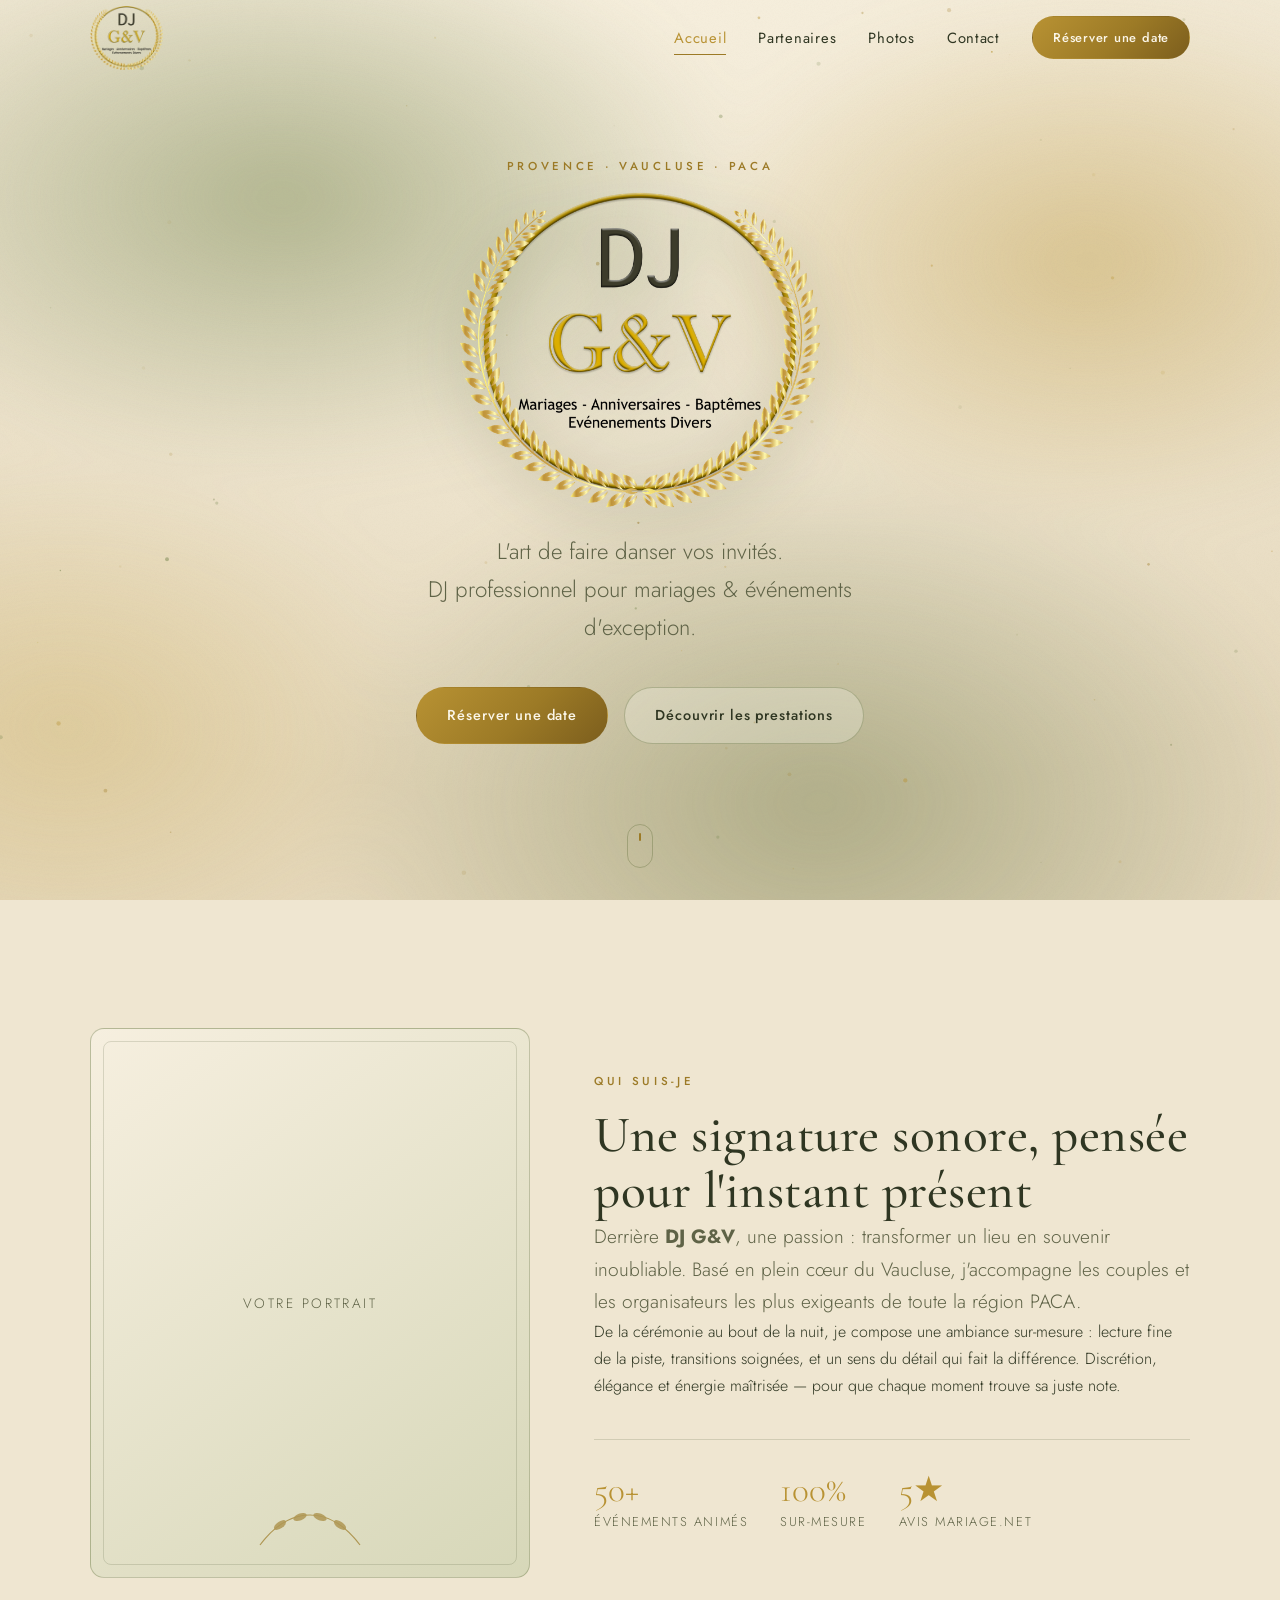
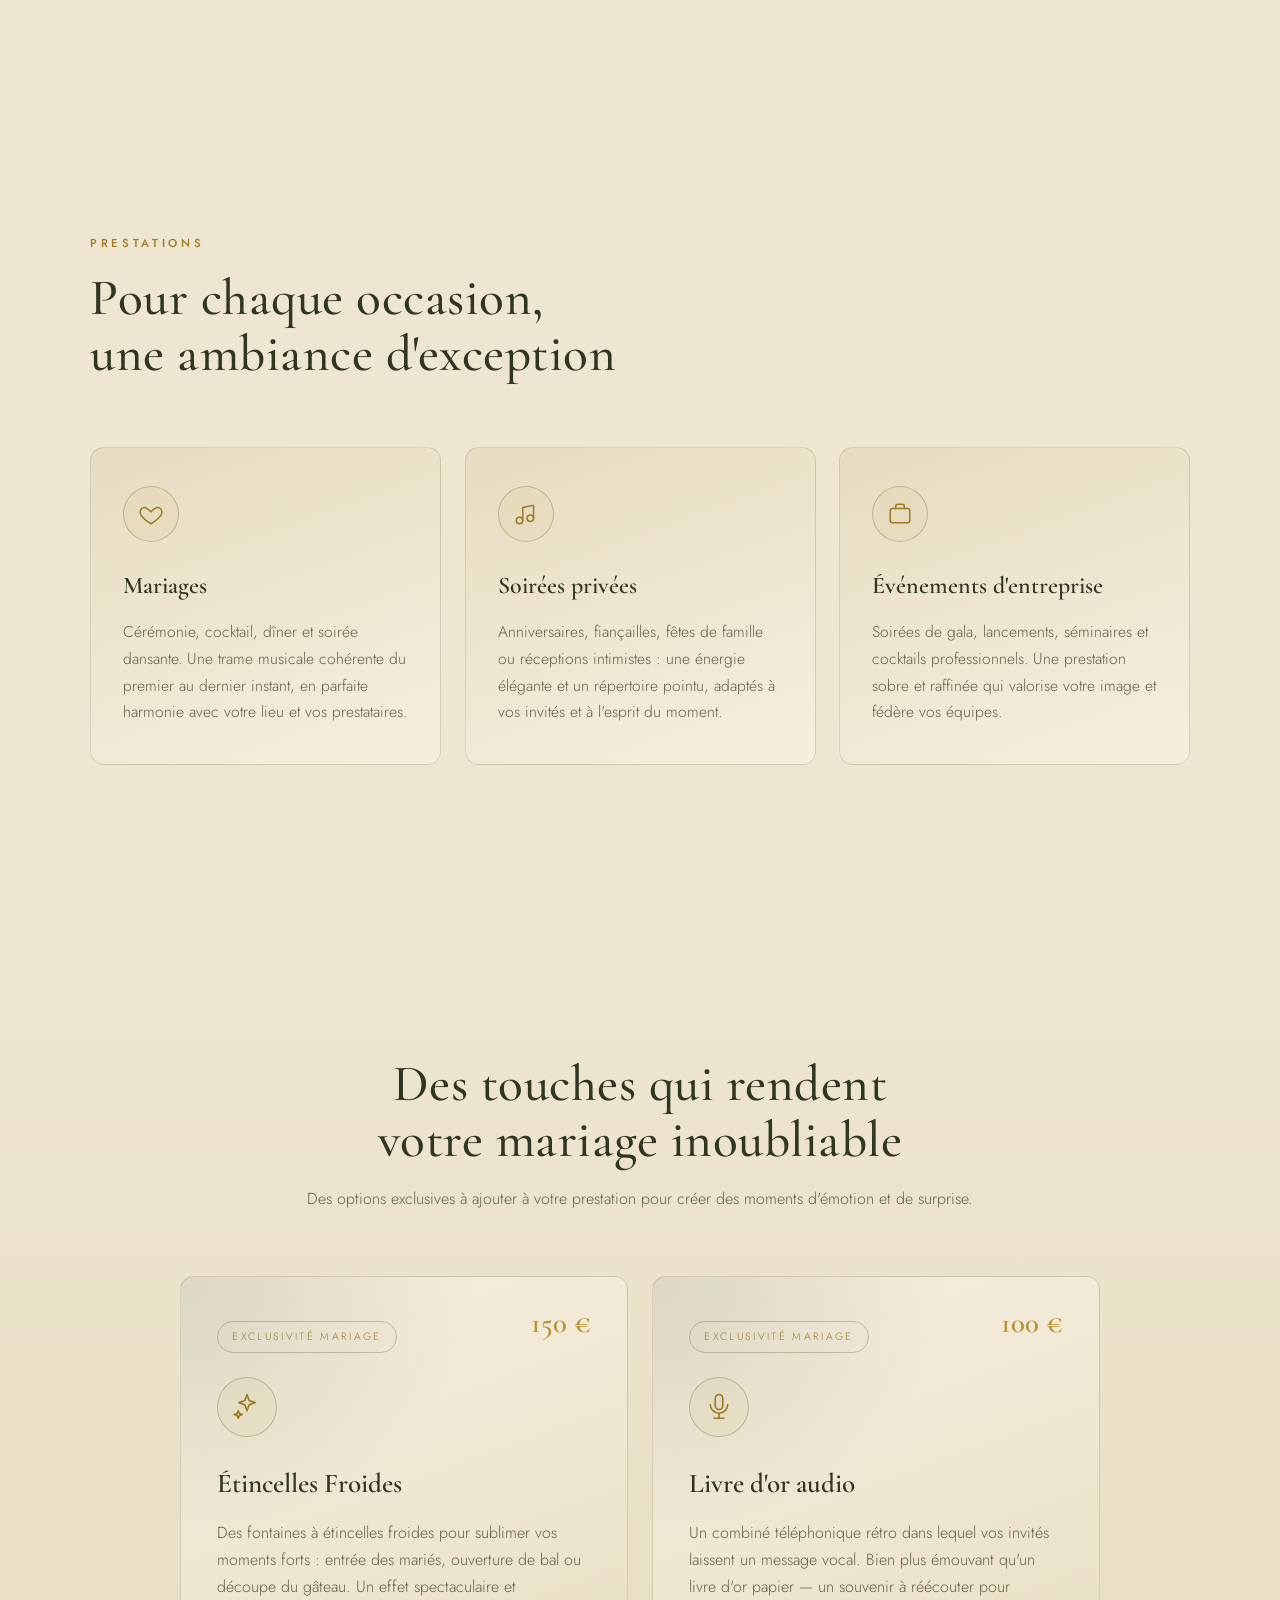
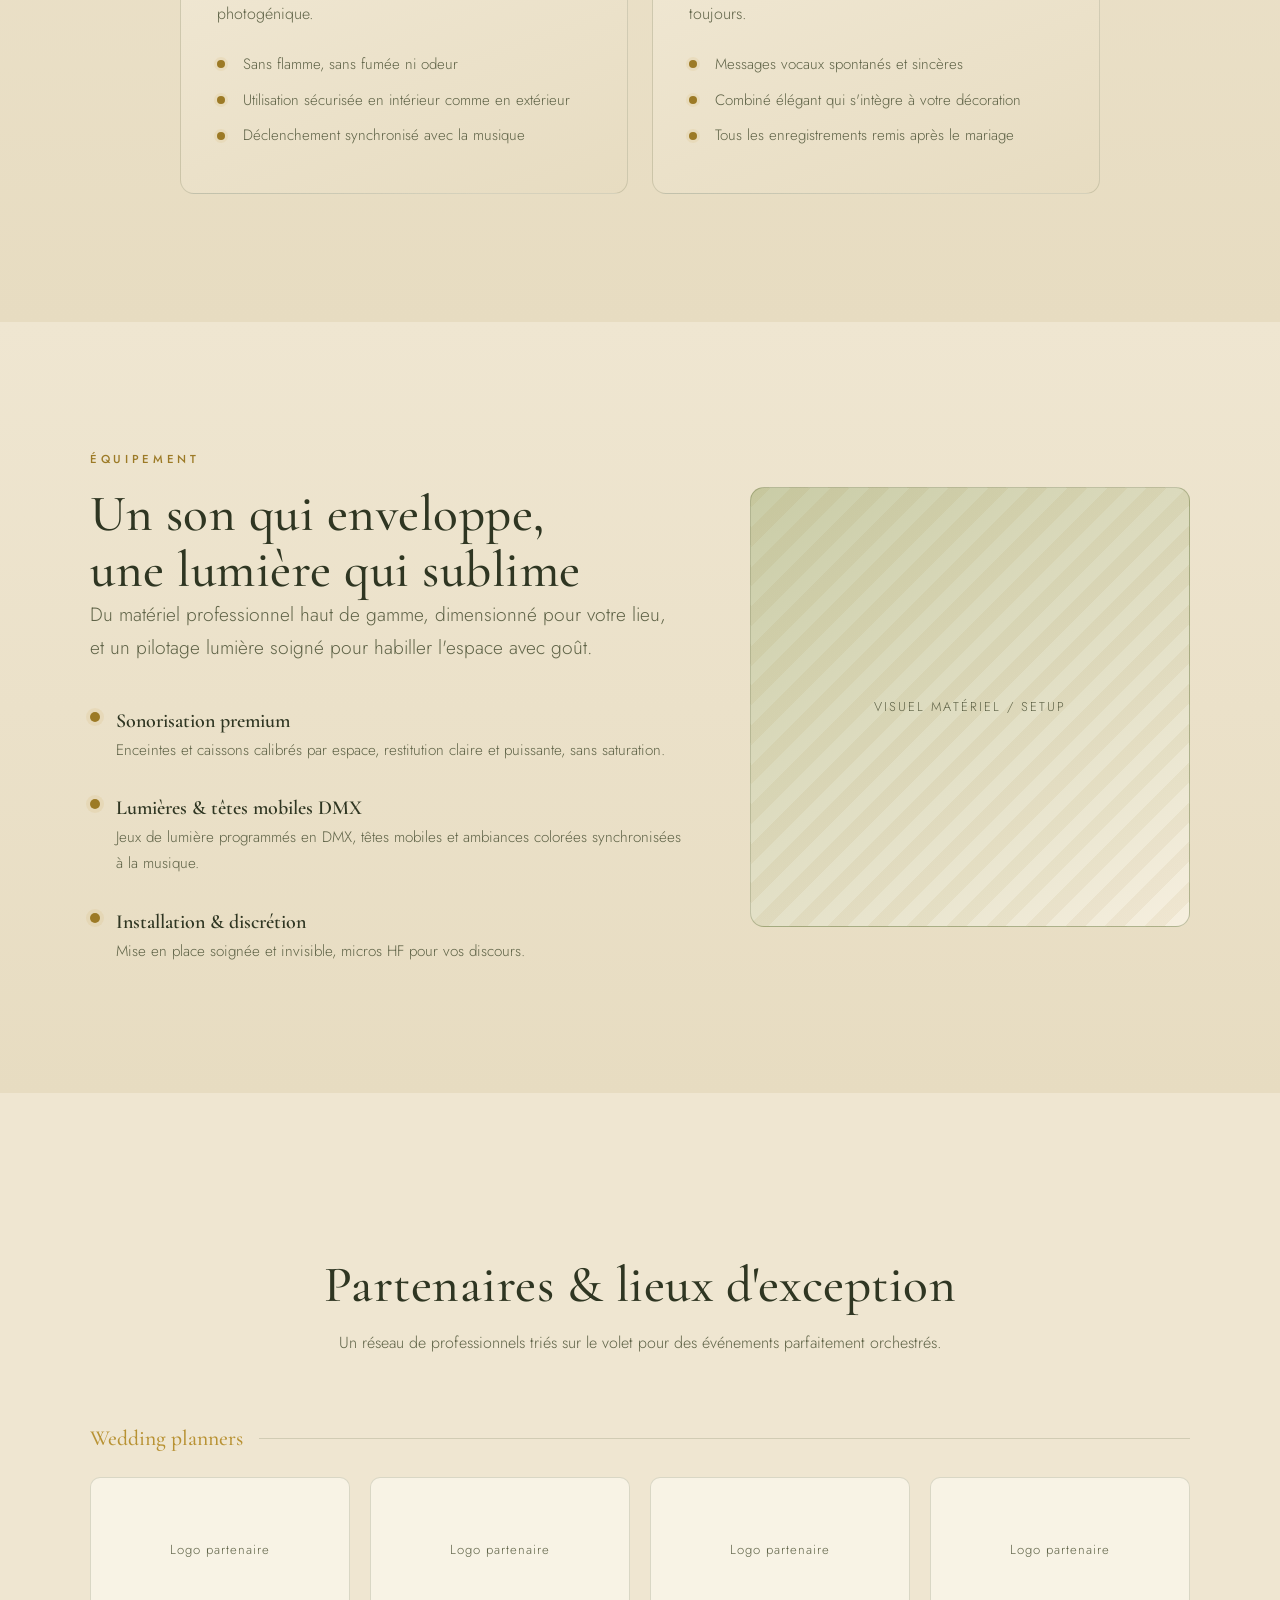
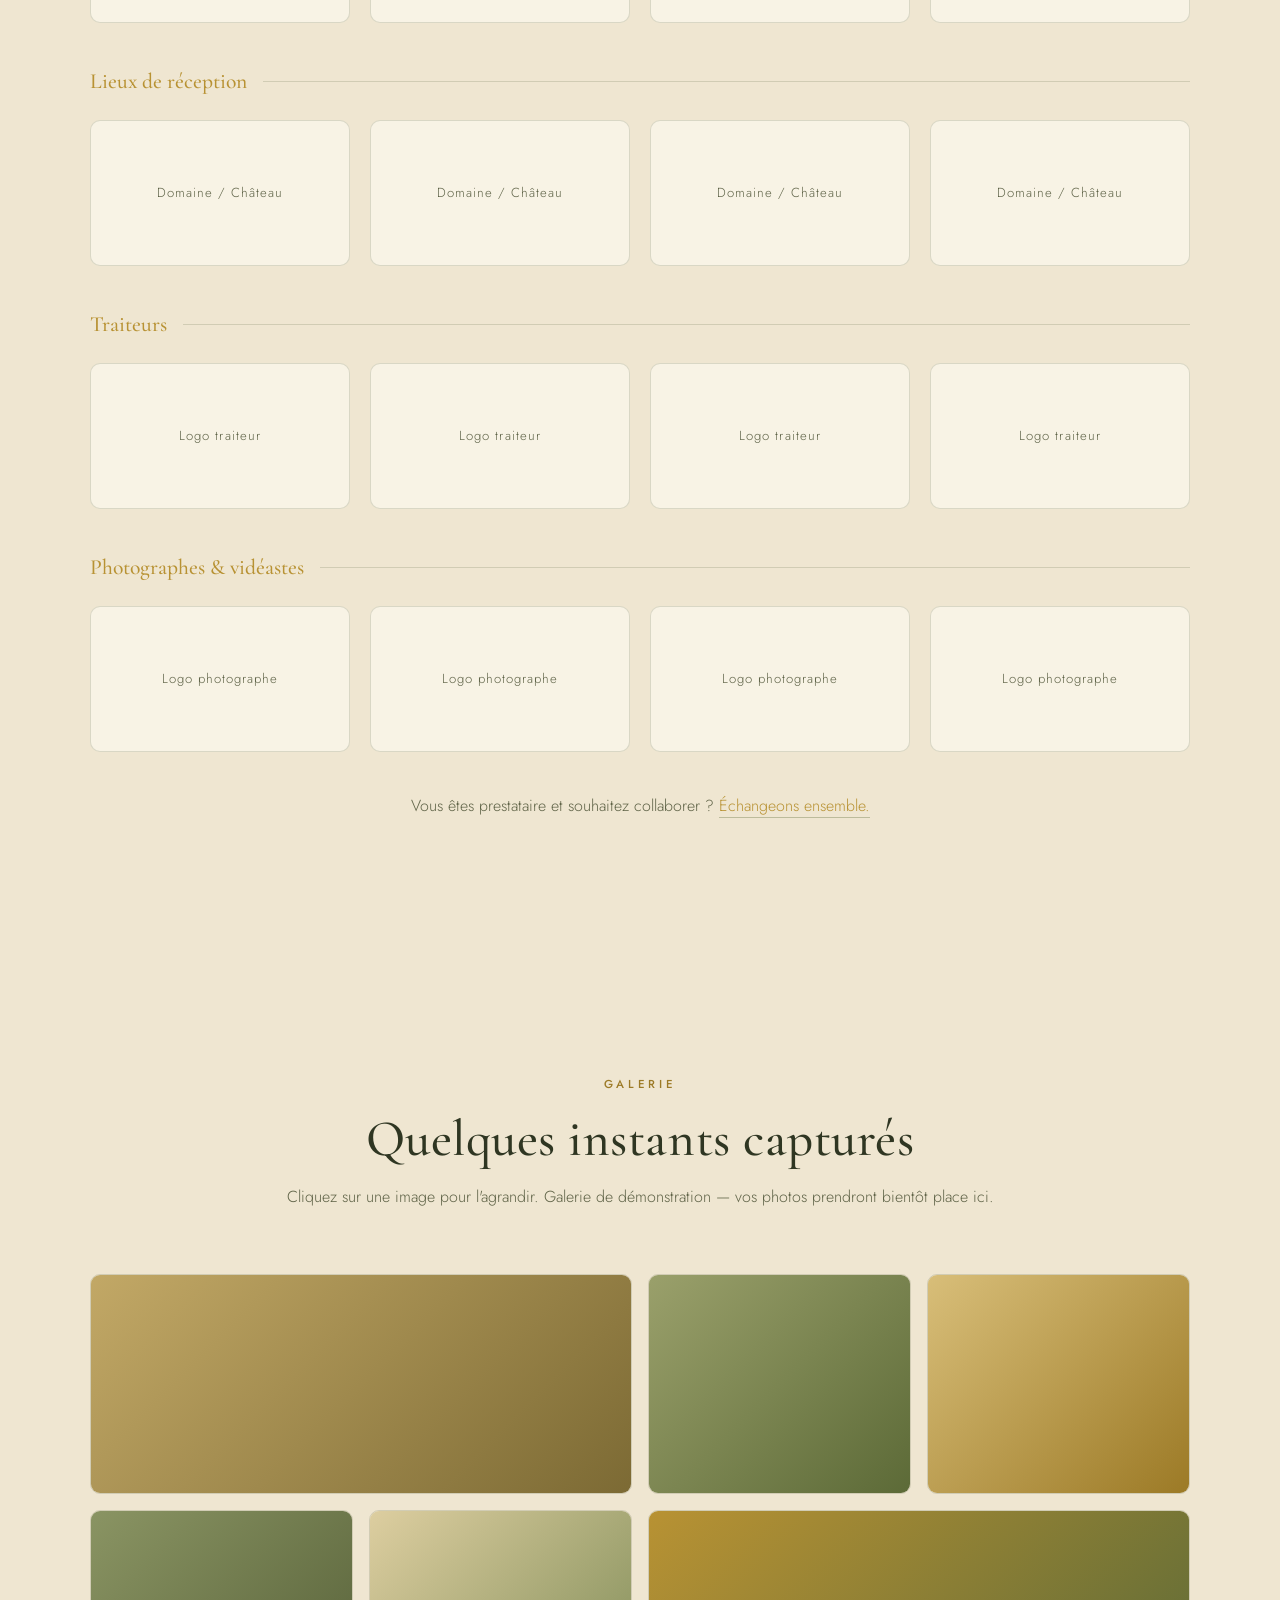
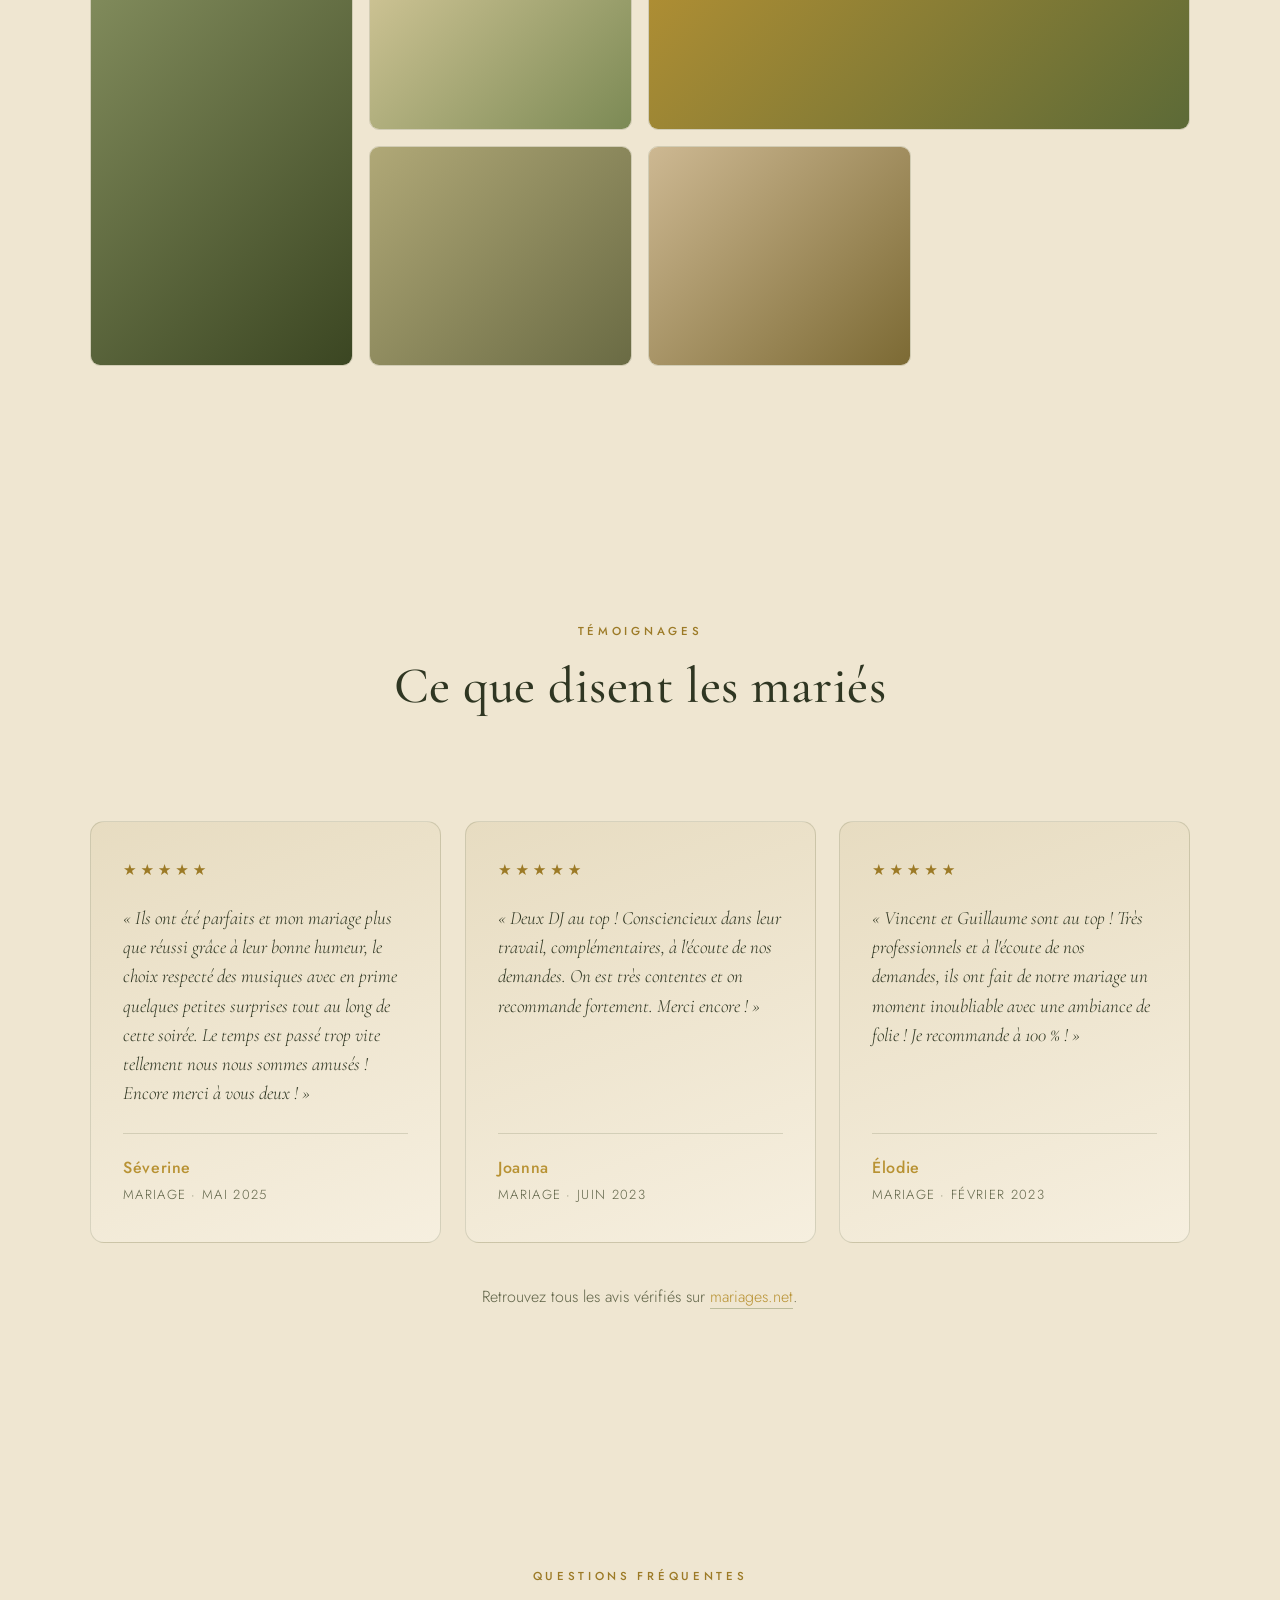
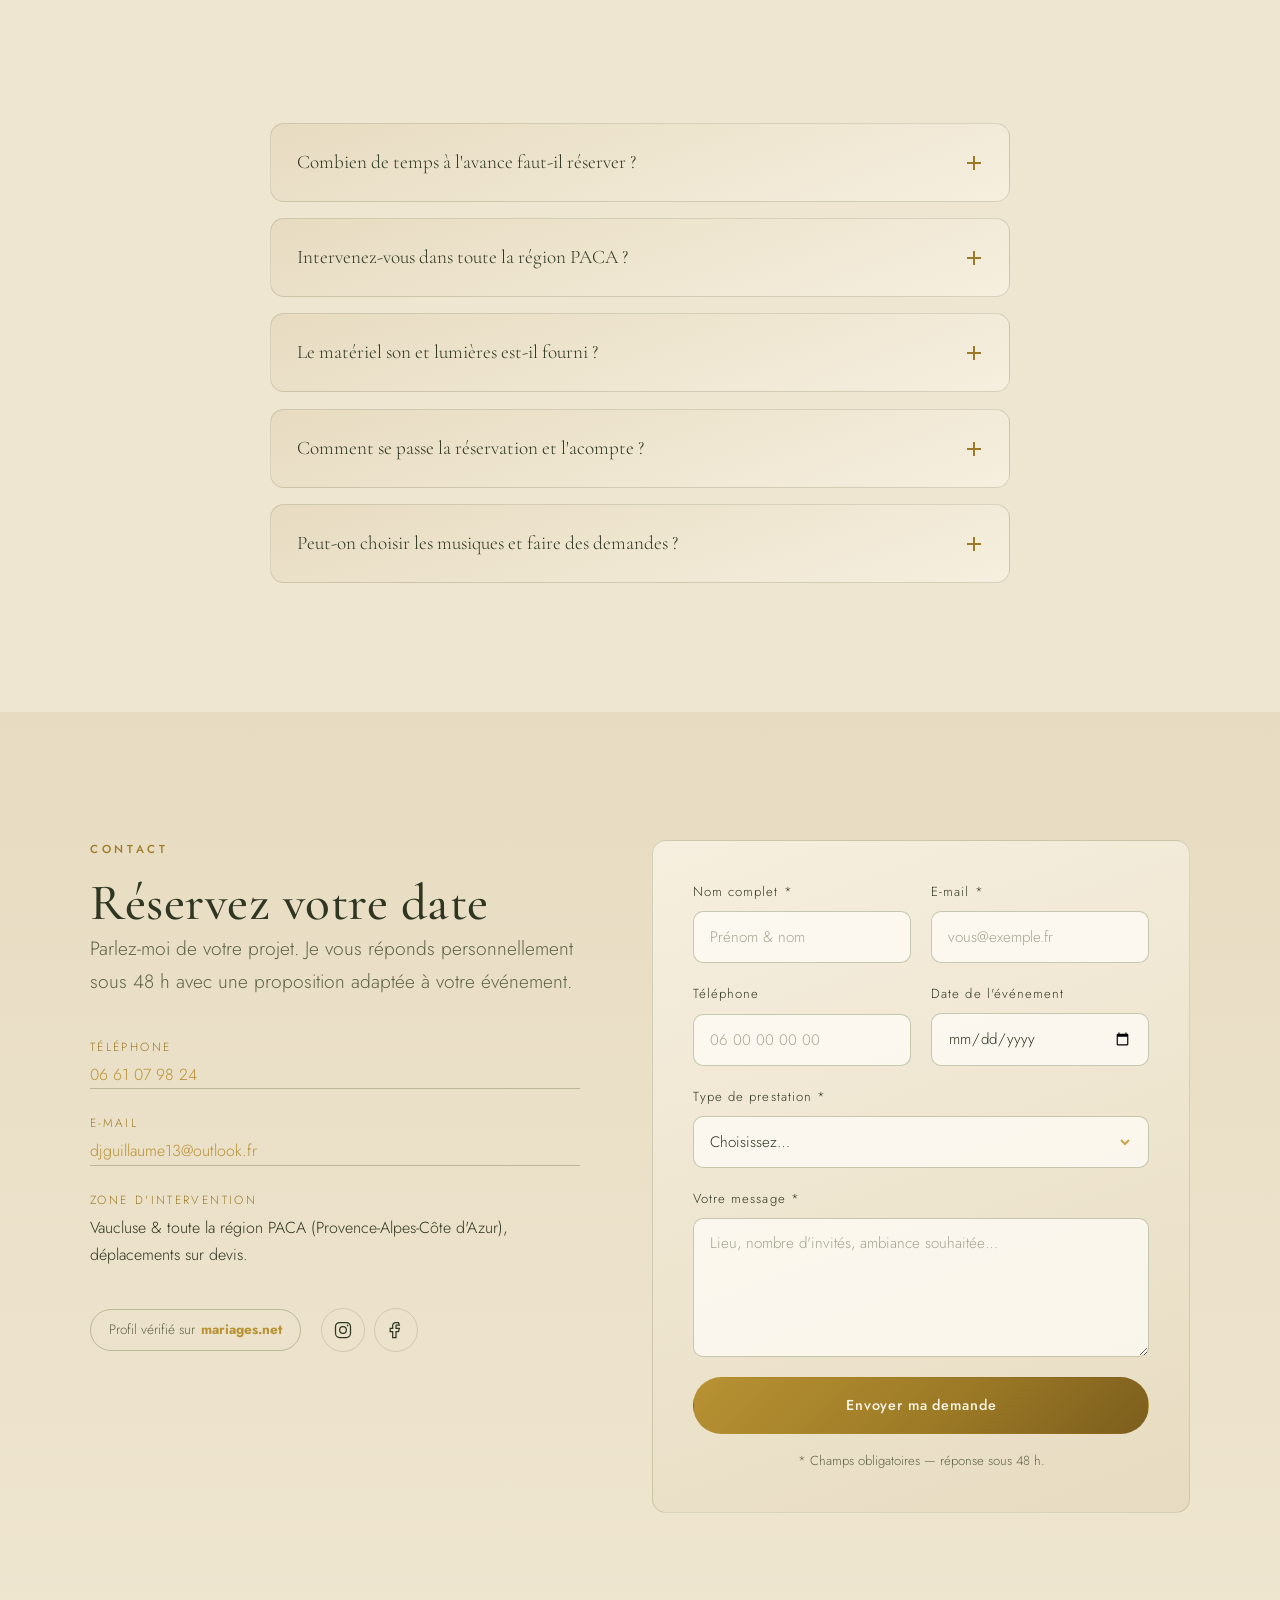
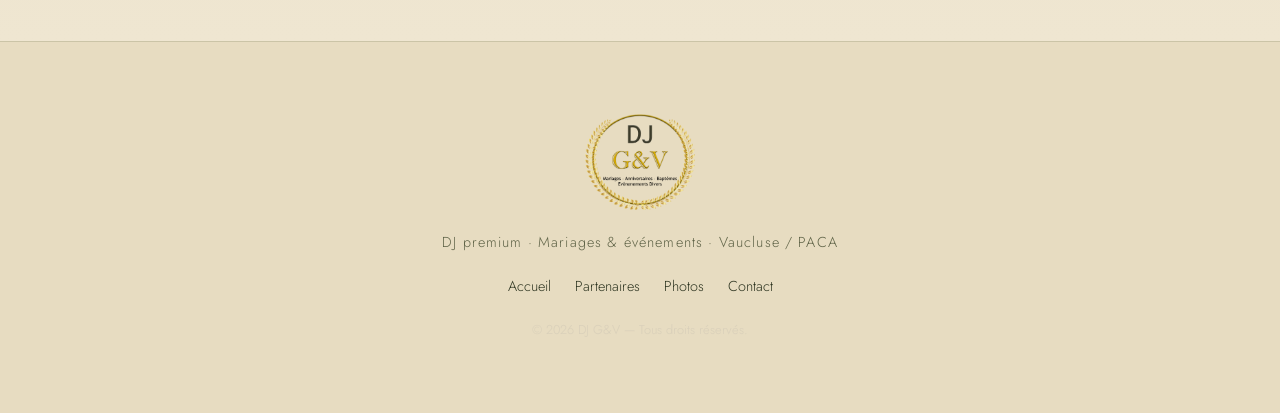
==== commit adaba701: "Add files via upload" ====
--- a/index.html
+++ b/index.html
@@ -3,9 +3,17 @@
 <head>
   <meta charset="UTF-8" />
   <meta name="viewport" content="width=device-width, initial-scale=1.0" />
-  <title>DJ G&amp;V — DJ professionnel mariages &amp; événements premium · Vaucluse / PACA</title>
-  <meta name="description" content="DJ G&V, DJ professionnel haut de gamme spécialisé dans les mariages et événements privés en Provence (Vaucluse / PACA). Setup son et lumières DMX, ambiance élégante et sur-mesure." />
+  <title>DJ G&amp;V – DJ mariage Vaucluse &amp; PACA | Son &amp; lumières</title>
+  <meta name="description" content="DJ G&V, DJ professionnel pour mariages, soirées privées et événements d'entreprise dans le Vaucluse et toute la région PACA. Son et lumières DMX, ambiance élégante et sur-mesure." />
+  <meta name="keywords" content="DJ Vaucluse, DJ mariage Vaucluse, DJ G&V, DJ PACA, DJ mariage Provence, DJ soirée privée, DJ événement" />
+  <meta name="author" content="DJ G&V" />
   <meta name="theme-color" content="#efe6d1" />
+  <link rel="canonical" href="https://dj-gv.fr/" />
+
+  <!-- Référencement local (Vaucluse / PACA) -->
+  <meta name="geo.region" content="FR-84" />
+  <meta name="geo.placename" content="Vaucluse" />
+  <meta name="robots" content="index, follow" />
 
   <!-- Favicons (générés depuis le logo) -->
   <link rel="icon" href="assets/favicon.ico?v=2" sizes="any" />
@@ -13,9 +21,16 @@
 
   <!-- Open Graph -->
   <meta property="og:type" content="website" />
-  <meta property="og:title" content="DJ G&V — DJ premium mariages & événements · Provence" />
-  <meta property="og:description" content="L'art de faire danser vos invités. DJ haut de gamme pour mariages et événements d'exception en Vaucluse et PACA." />
+  <meta property="og:site_name" content="DJ G&V" />
+  <meta property="og:title" content="DJ G&V – DJ mariage Vaucluse & PACA" />
+  <meta property="og:description" content="L'art de faire danser vos invités. DJ professionnel pour mariages et événements d'exception en Vaucluse et région PACA." />
+  <meta property="og:url" content="https://dj-gv.fr/" />
+  <meta property="og:image" content="https://dj-gv.fr/assets/logo.png" />
   <meta property="og:locale" content="fr_FR" />
+  <meta name="twitter:card" content="summary_large_image" />
+  <meta name="twitter:title" content="DJ G&V – DJ mariage Vaucluse & PACA" />
+  <meta name="twitter:description" content="DJ professionnel pour mariages et événements d'exception en Vaucluse et région PACA." />
+  <meta name="twitter:image" content="https://dj-gv.fr/assets/logo.png" />
 
   <!-- Polices Google : serif élégant (titres) + script (accent) + sans-serif (corps) -->
   <link rel="preconnect" href="https://fonts.googleapis.com" />
@@ -23,6 +38,34 @@
   <link href="https://fonts.googleapis.com/css2?family=Cormorant+Garamond:ital,wght@0,400;0,500;0,600;0,700;1,400&family=Great+Vibes&family=Jost:wght@300;400;500;600&display=swap" rel="stylesheet" />
 
   <link rel="stylesheet" href="style.css" />
+
+  <!-- Données structurées : entreprise locale (DJ) pour Google -->
+  <script type="application/ld+json">
+  {
+    "@context": "https://schema.org",
+    "@type": "LocalBusiness",
+    "name": "DJ G&V",
+    "description": "DJ professionnel pour mariages, soirées privées et événements d'entreprise dans le Vaucluse et la région PACA. Son et lumières DMX.",
+    "url": "https://dj-gv.fr/",
+    "image": "https://dj-gv.fr/assets/logo.png",
+    "telephone": "+33661079824",
+    "email": "djguillaume13@outlook.fr",
+    "priceRange": "€€",
+    "address": {
+      "@type": "PostalAddress",
+      "addressRegion": "Vaucluse",
+      "addressCountry": "FR"
+    },
+    "areaServed": [
+      { "@type": "AdministrativeArea", "name": "Vaucluse" },
+      { "@type": "AdministrativeArea", "name": "Provence-Alpes-Côte d'Azur" }
+    ],
+    "knowsAbout": ["DJ mariage", "DJ soirée privée", "DJ événement d'entreprise", "sonorisation", "éclairage DMX"],
+    "sameAs": [
+      "https://www.instagram.com/dj_g_v"
+    ]
+  }
+  </script>
 </head>
 <body>
 
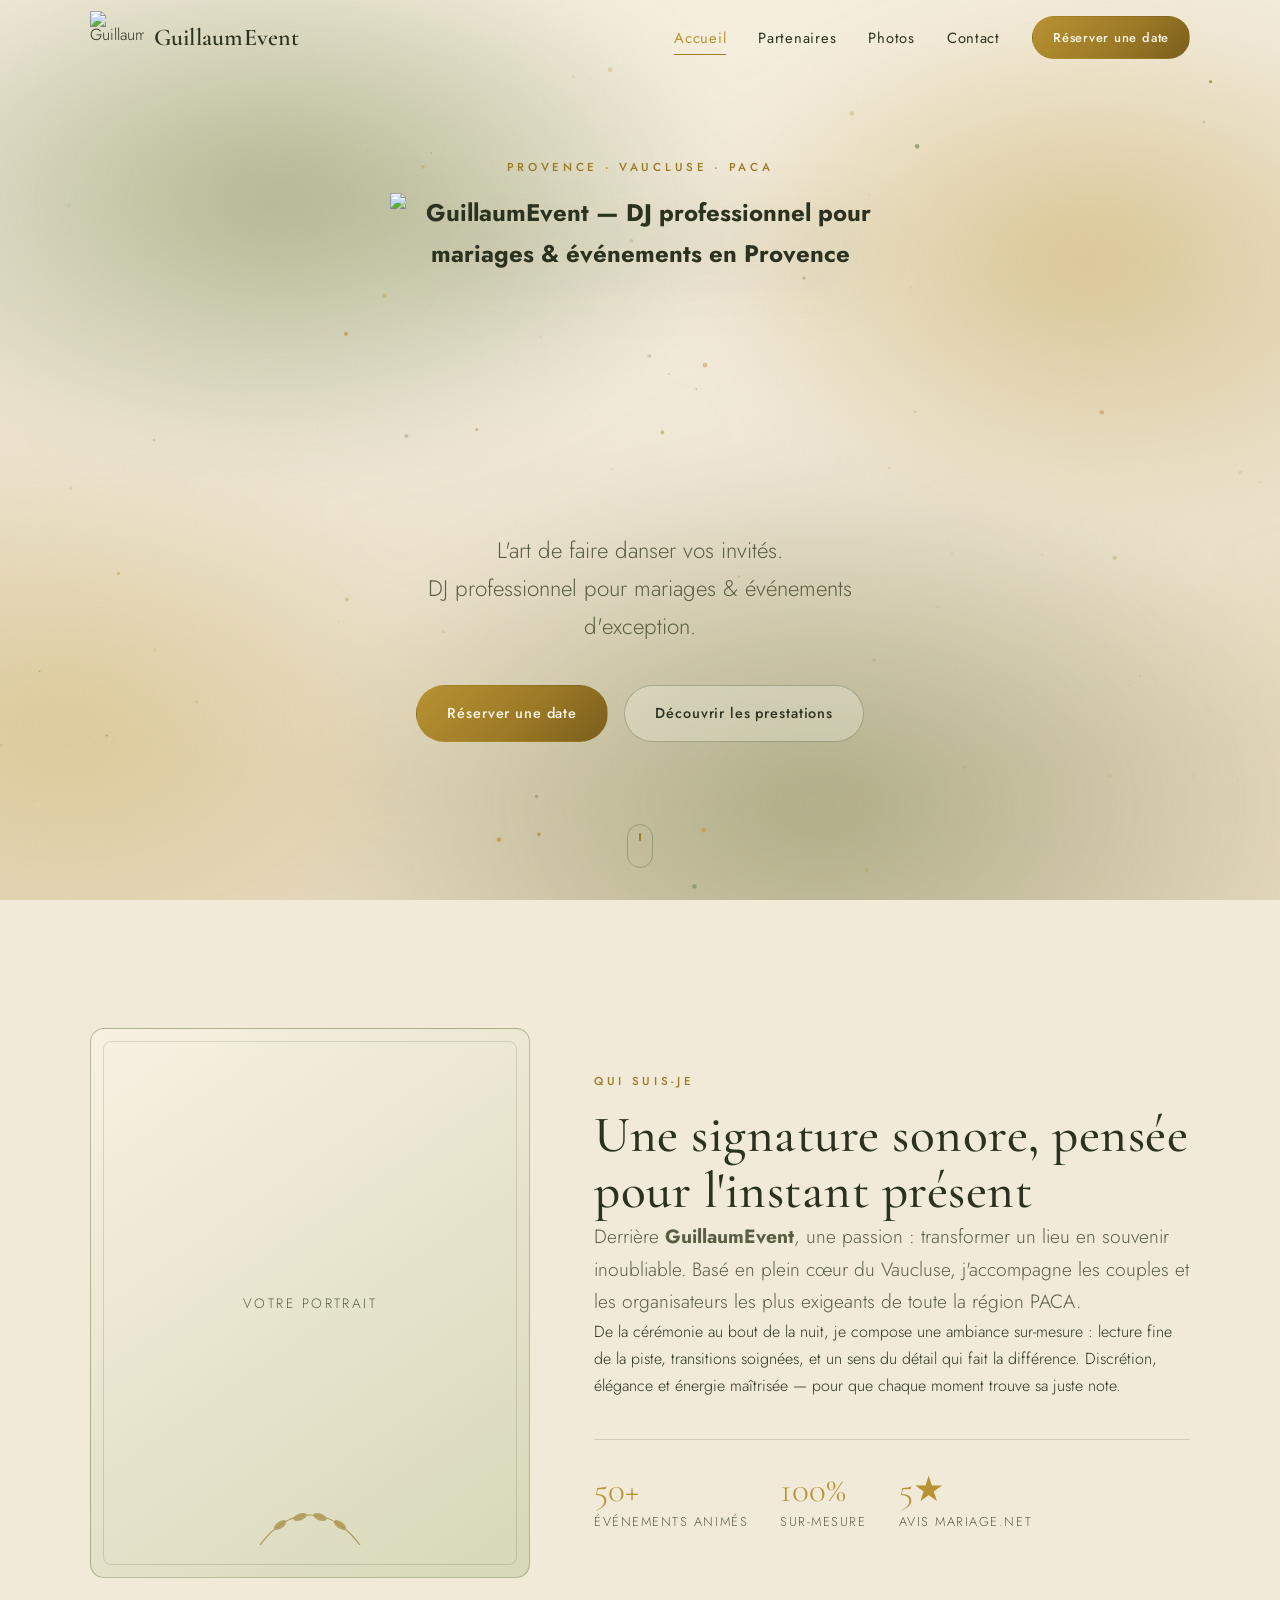
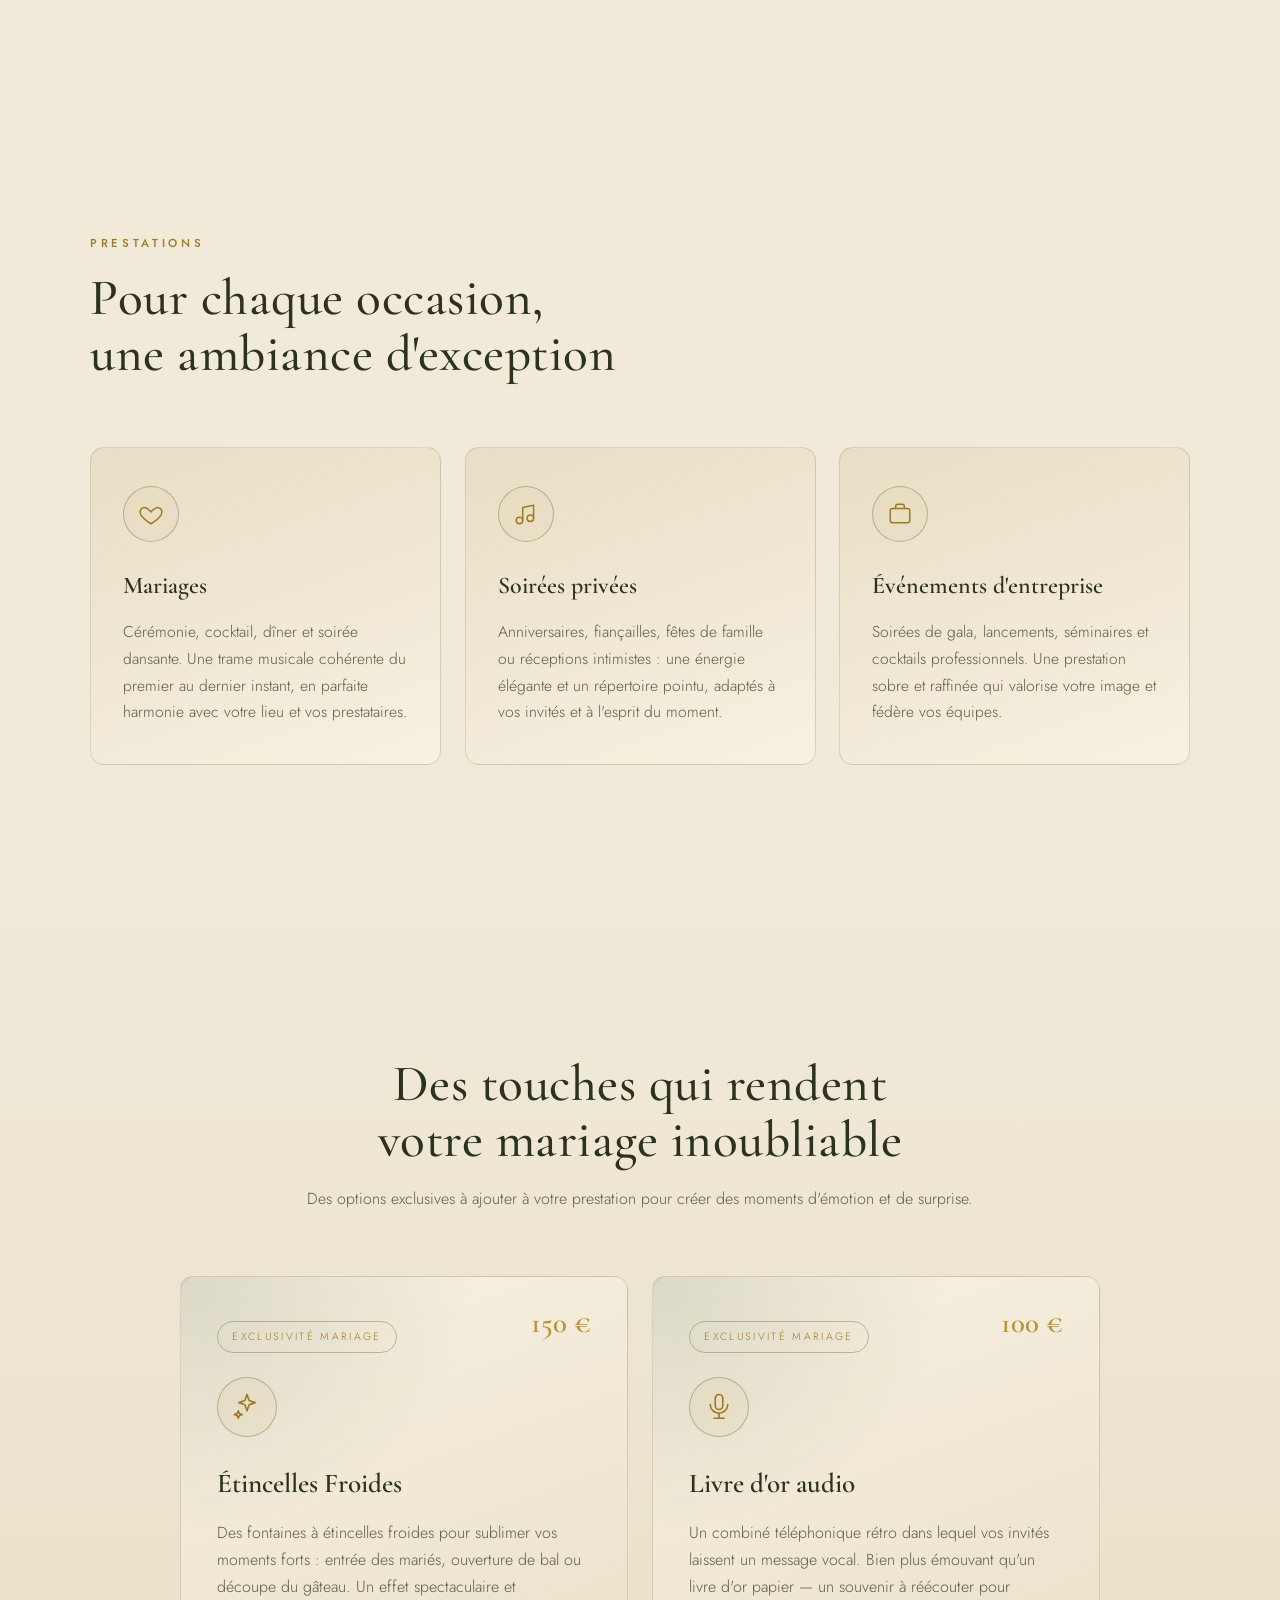
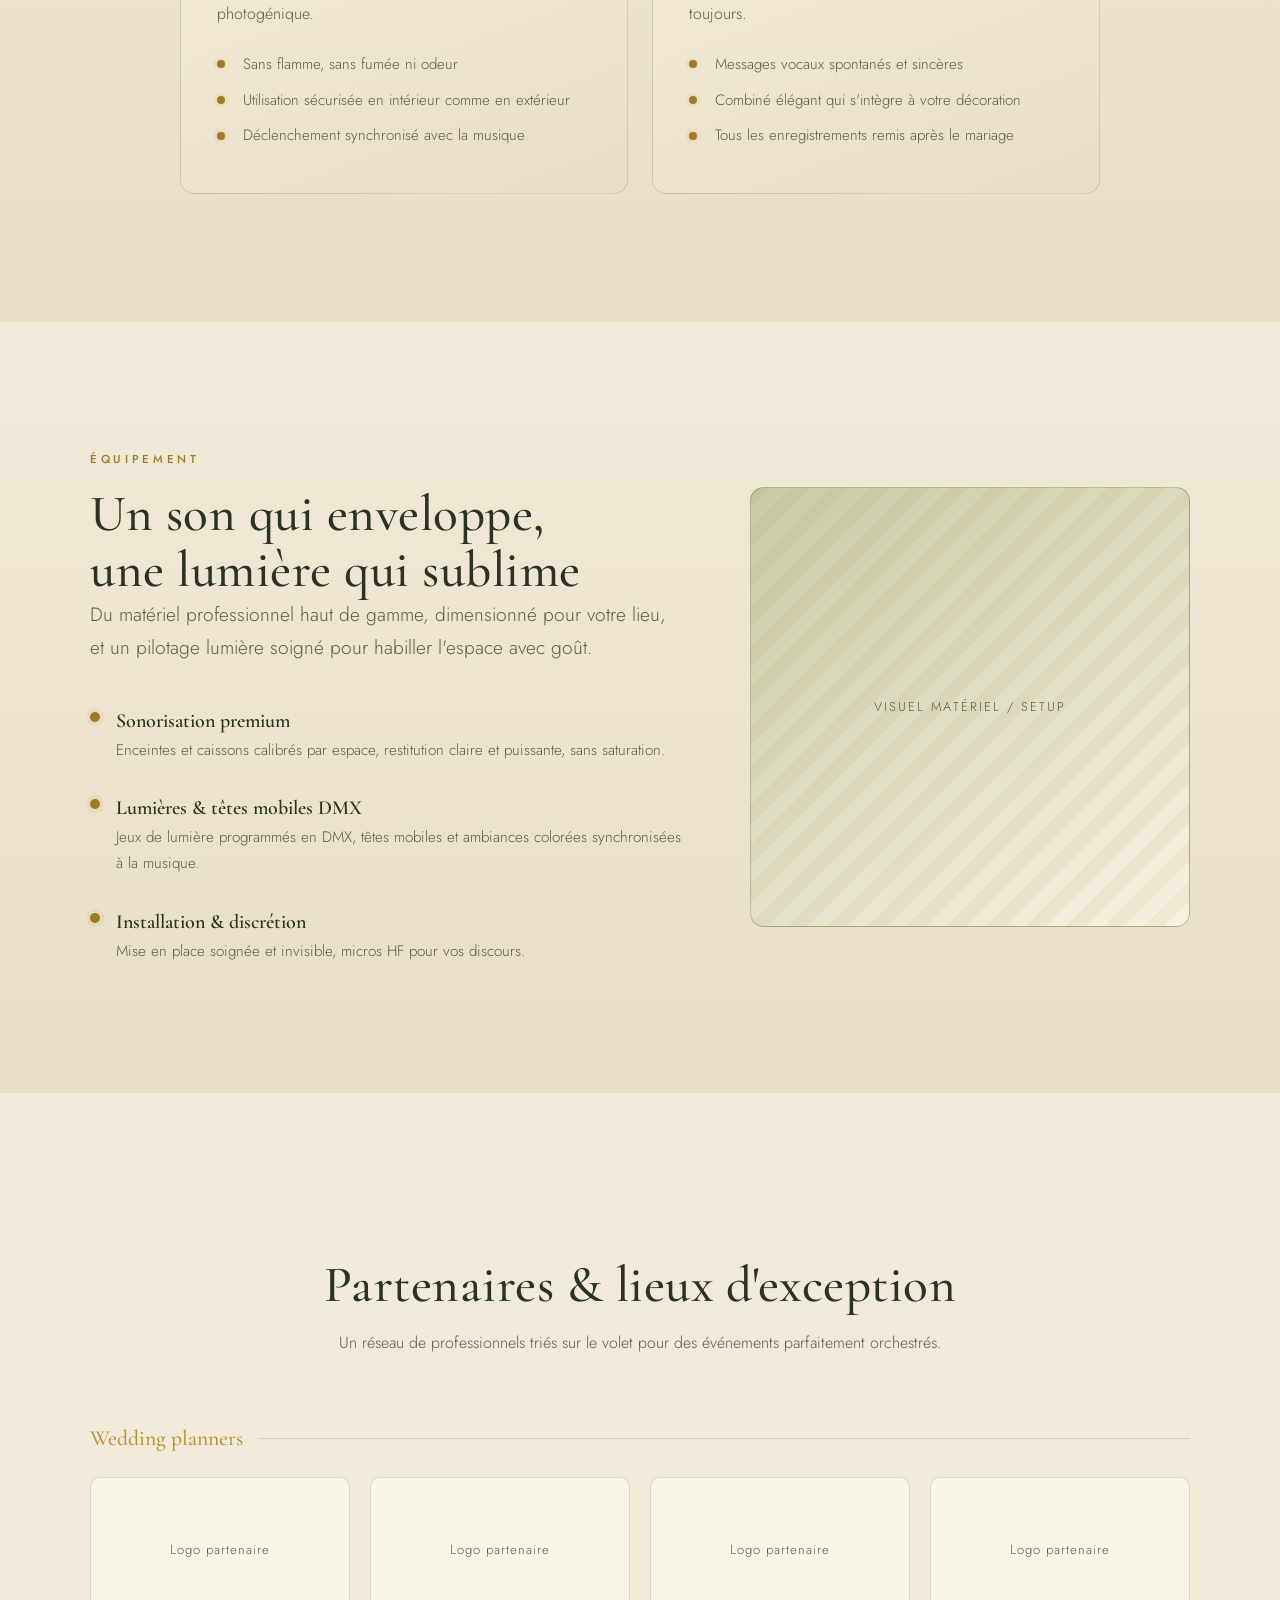
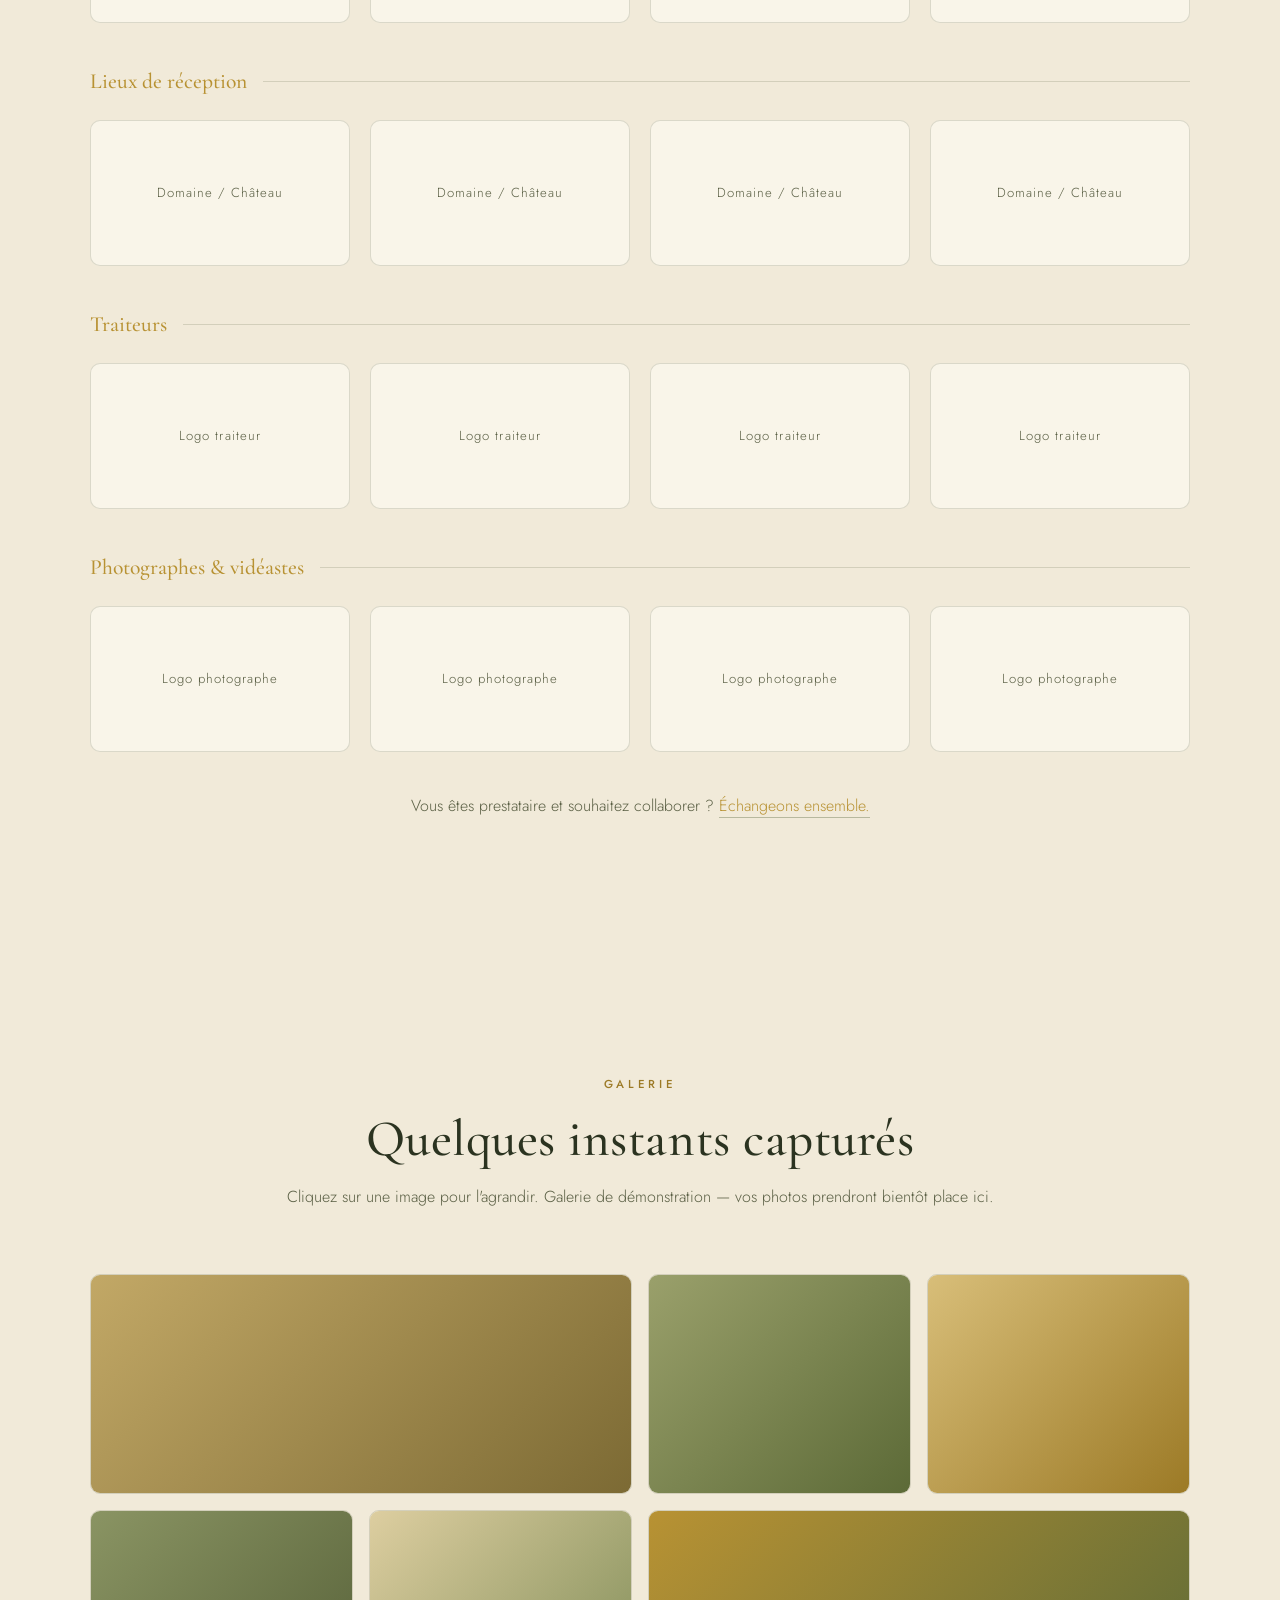
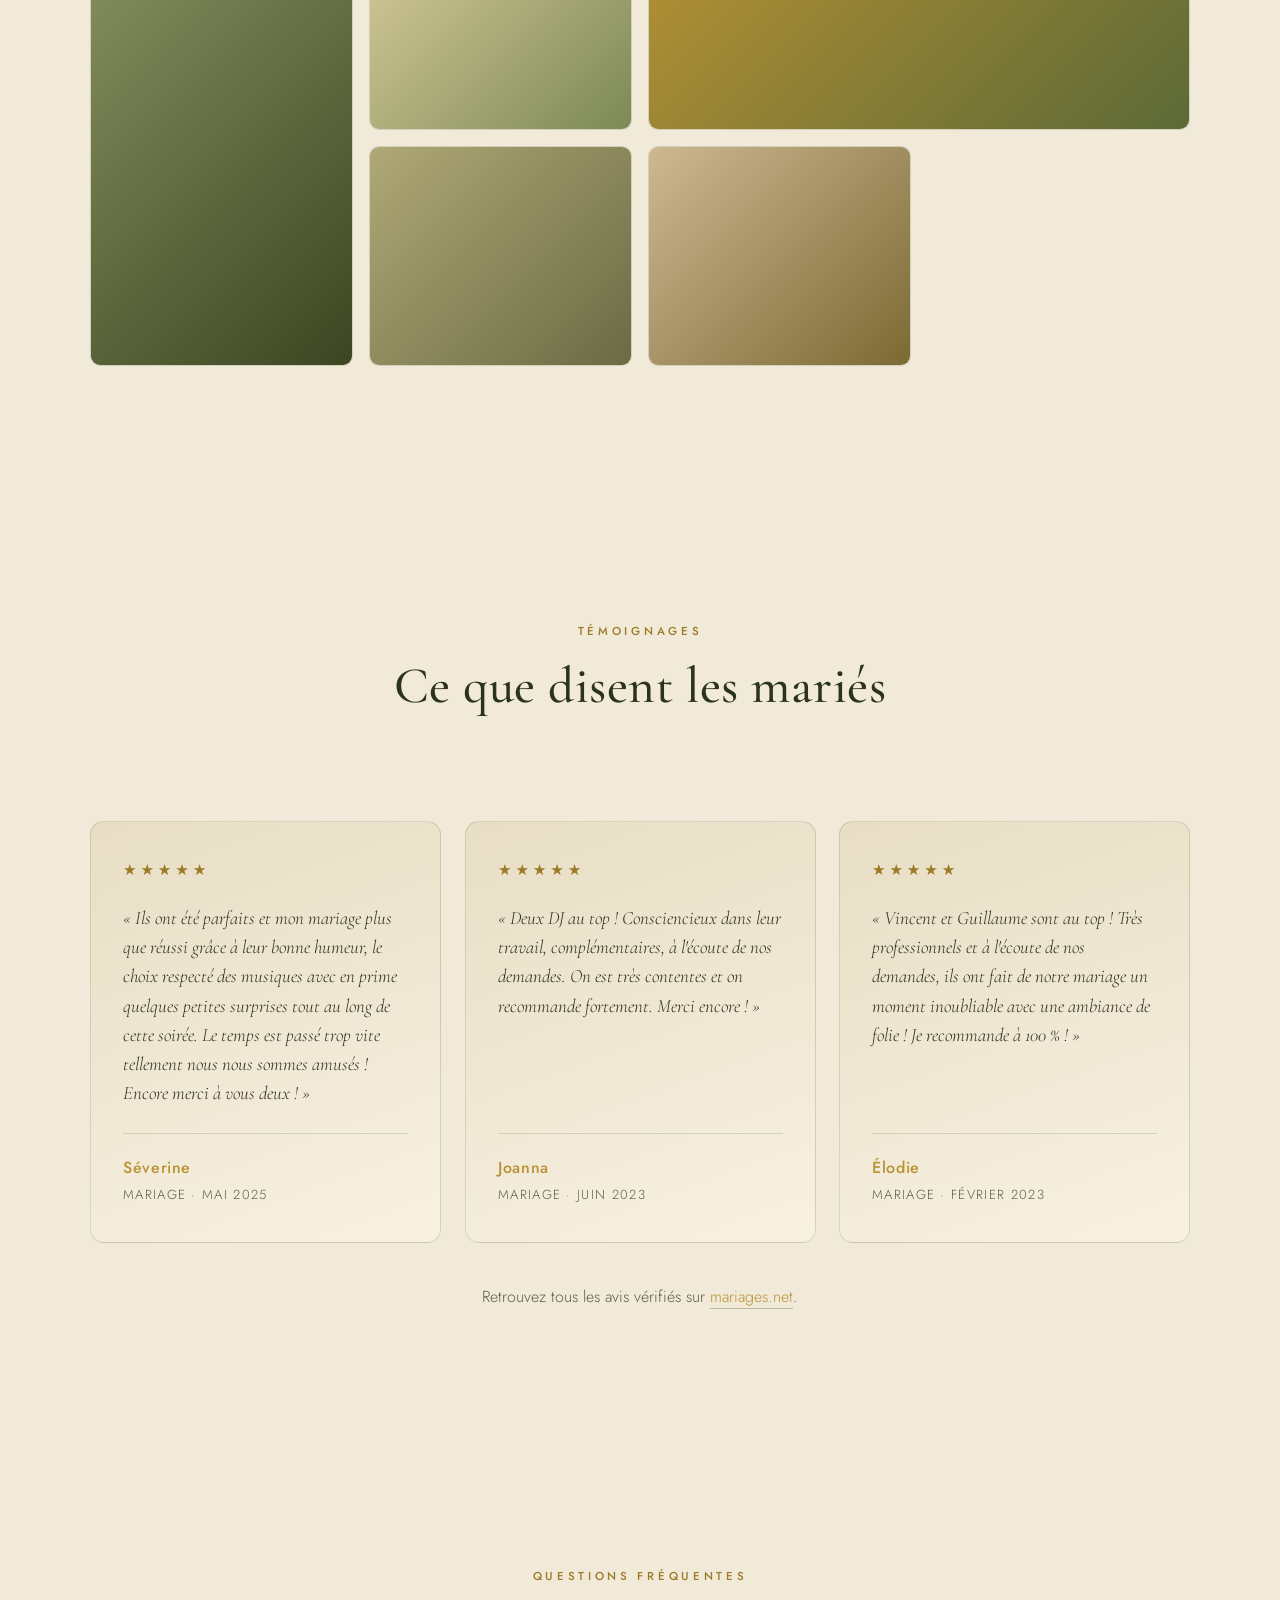
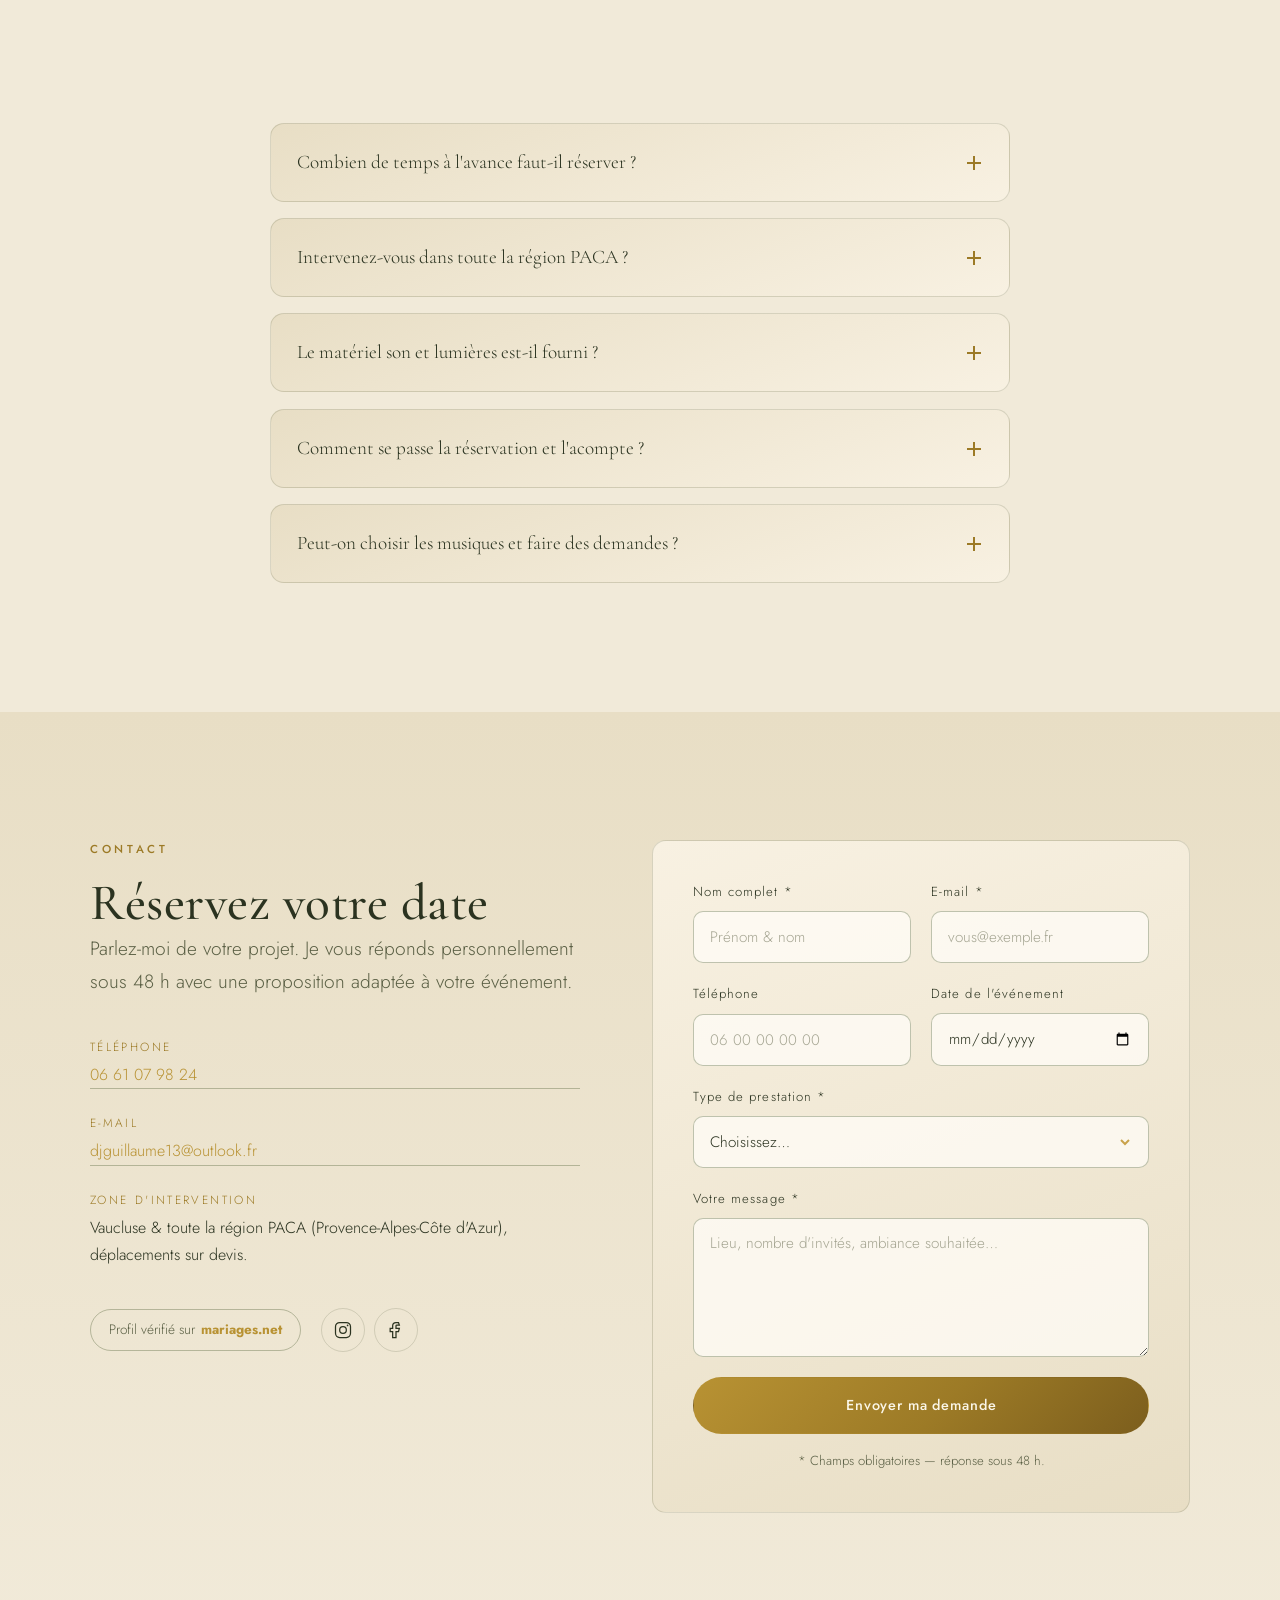
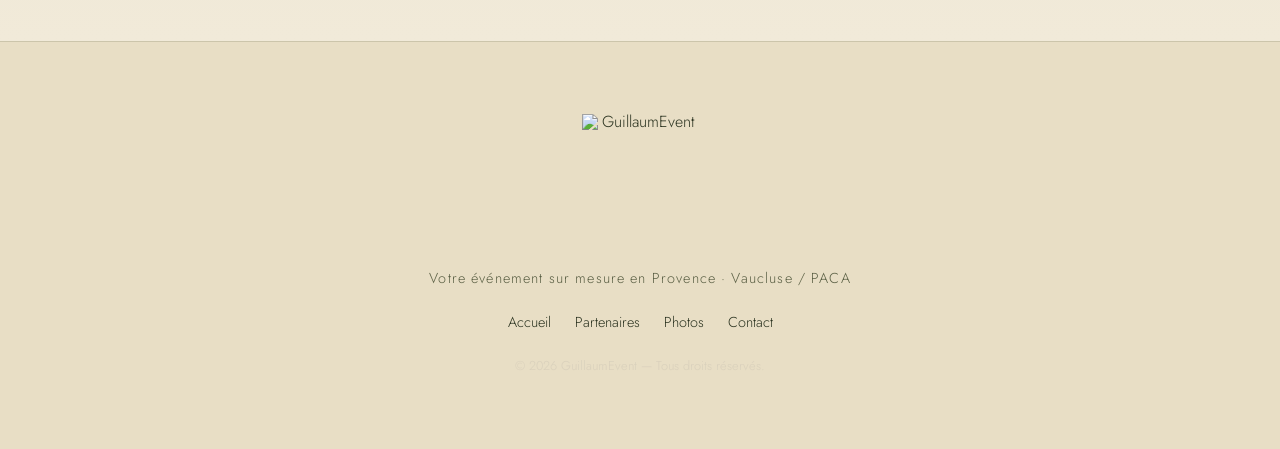
==== commit 70d06e46: "Add files via upload" ====
--- a/index.html
+++ b/index.html
@@ -3,10 +3,10 @@
 <head>
   <meta charset="UTF-8" />
   <meta name="viewport" content="width=device-width, initial-scale=1.0" />
-  <title>DJ G&amp;V – DJ mariage Vaucluse &amp; PACA | Son &amp; lumières</title>
-  <meta name="description" content="DJ G&V, DJ professionnel pour mariages, soirées privées et événements d'entreprise dans le Vaucluse et toute la région PACA. Son et lumières DMX, ambiance élégante et sur-mesure." />
-  <meta name="keywords" content="DJ Vaucluse, DJ mariage Vaucluse, DJ G&V, DJ PACA, DJ mariage Provence, DJ soirée privée, DJ événement" />
-  <meta name="author" content="DJ G&V" />
+  <title>GuillaumEvent – DJ mariage Vaucluse &amp; PACA | Son &amp; lumières</title>
+  <meta name="description" content="GuillaumEvent, DJ professionnel pour mariages, soirées privées et événements d'entreprise dans le Vaucluse et toute la région PACA. Votre événement sur mesure en Provence : son et lumières DMX, ambiance élégante et raffinée." />
+  <meta name="keywords" content="GuillaumEvent, DJ Vaucluse, DJ mariage Vaucluse, DJ PACA, DJ mariage Provence, DJ soirée privée, DJ événement, événementiel Provence" />
+  <meta name="author" content="GuillaumEvent" />
   <meta name="theme-color" content="#efe6d1" />
   <link rel="canonical" href="https://dj-gv.fr/" />
 
@@ -16,21 +16,21 @@
   <meta name="robots" content="index, follow" />
 
   <!-- Favicons (générés depuis le logo) -->
-  <link rel="icon" href="assets/favicon.ico?v=2" sizes="any" />
-  <link rel="apple-touch-icon" href="assets/apple-touch-icon.png?v=2" />
+  <link rel="icon" href="assets/favicon.ico?v=3" sizes="any" />
+  <link rel="apple-touch-icon" href="assets/apple-touch-icon.png?v=3" />
 
   <!-- Open Graph -->
   <meta property="og:type" content="website" />
-  <meta property="og:site_name" content="DJ G&V" />
-  <meta property="og:title" content="DJ G&V – DJ mariage Vaucluse & PACA" />
-  <meta property="og:description" content="L'art de faire danser vos invités. DJ professionnel pour mariages et événements d'exception en Vaucluse et région PACA." />
+  <meta property="og:site_name" content="GuillaumEvent" />
+  <meta property="og:title" content="GuillaumEvent – DJ mariage Vaucluse & PACA" />
+  <meta property="og:description" content="Votre événement sur mesure en Provence. DJ professionnel pour mariages et événements d'exception en Vaucluse et région PACA." />
   <meta property="og:url" content="https://dj-gv.fr/" />
-  <meta property="og:image" content="https://dj-gv.fr/assets/logo.png" />
+  <meta property="og:image" content="https://dj-gv.fr/assets/logo-principal.png" />
   <meta property="og:locale" content="fr_FR" />
   <meta name="twitter:card" content="summary_large_image" />
-  <meta name="twitter:title" content="DJ G&V – DJ mariage Vaucluse & PACA" />
-  <meta name="twitter:description" content="DJ professionnel pour mariages et événements d'exception en Vaucluse et région PACA." />
-  <meta name="twitter:image" content="https://dj-gv.fr/assets/logo.png" />
+  <meta name="twitter:title" content="GuillaumEvent – DJ mariage Vaucluse & PACA" />
+  <meta name="twitter:description" content="Votre événement sur mesure en Provence. DJ professionnel pour mariages et événements en Vaucluse et région PACA." />
+  <meta name="twitter:image" content="https://dj-gv.fr/assets/logo-principal.png" />
 
   <!-- Polices Google : serif élégant (titres) + script (accent) + sans-serif (corps) -->
   <link rel="preconnect" href="https://fonts.googleapis.com" />
@@ -44,10 +44,10 @@
   {
     "@context": "https://schema.org",
     "@type": "LocalBusiness",
-    "name": "DJ G&V",
-    "description": "DJ professionnel pour mariages, soirées privées et événements d'entreprise dans le Vaucluse et la région PACA. Son et lumières DMX.",
+    "name": "GuillaumEvent",
+    "description": "GuillaumEvent — DJ professionnel pour mariages, soirées privées et événements d'entreprise dans le Vaucluse et la région PACA. Votre événement sur mesure en Provence : son et lumières DMX.",
     "url": "https://dj-gv.fr/",
-    "image": "https://dj-gv.fr/assets/logo.png",
+    "image": "https://dj-gv.fr/assets/logo-principal.png",
     "telephone": "+33661079824",
     "email": "djguillaume13@outlook.fr",
     "priceRange": "€€",
@@ -74,8 +74,9 @@
   ========================================================== -->
   <header class="site-header" id="header">
     <div class="container header__inner">
-      <a href="#accueil" class="brand" aria-label="DJ G&V — retour à l'accueil">
-        <img src="assets/logo.png?v=3" alt="DJ G&V" class="brand__logo" width="640" height="562" />
+      <a href="#accueil" class="brand" aria-label="GuillaumEvent — retour à l'accueil">
+        <img src="assets/logo-icon.png?v=3" alt="GuillaumEvent" class="brand__logo" width="512" height="512" />
+        <span class="brand__name">GuillaumEvent</span>
       </a>
 
       <nav class="nav" aria-label="Navigation principale">
@@ -108,7 +109,7 @@
       <div class="container hero__content">
         <p class="eyebrow reveal" data-reveal>Provence · Vaucluse · PACA</p>
         <h1 class="hero__title reveal" data-reveal data-reveal-delay="100">
-          <img src="assets/logo.png?v=3" alt="DJ G&V — DJ professionnel mariages &amp; événements" class="hero__logo" width="640" height="562" />
+          <img src="assets/logo-principal.png?v=4" alt="GuillaumEvent — DJ professionnel pour mariages &amp; événements en Provence" class="hero__logo" width="794" height="498" />
         </h1>
         <p class="hero__tagline reveal" data-reveal data-reveal-delay="200">
           L'art de faire danser vos invités.<br />
@@ -150,7 +151,7 @@
           <p class="eyebrow reveal" data-reveal>Qui suis-je</p>
           <h2 class="section__title reveal" data-reveal data-reveal-delay="80">Une signature sonore, pensée pour l'instant&nbsp;présent</h2>
           <p class="lead reveal" data-reveal data-reveal-delay="160">
-            Derrière <strong>DJ G&amp;V</strong>, une passion : transformer un lieu en souvenir inoubliable.
+            Derrière <strong>GuillaumEvent</strong>, une passion : transformer un lieu en souvenir inoubliable.
             Basé en plein cœur du Vaucluse, j'accompagne les couples et les organisateurs les plus
             exigeants de toute la région PACA.
           </p>
@@ -610,7 +611,7 @@
               <a href="https://www.instagram.com/dj_g_v" class="social" aria-label="Instagram (@dj_g_v)" target="_blank" rel="noopener">
                 <svg viewBox="0 0 24 24" fill="none" stroke="currentColor" stroke-width="1.5"><rect x="3" y="3" width="18" height="18" rx="5"/><circle cx="12" cy="12" r="4"/><circle cx="17.5" cy="6.5" r="1" fill="currentColor" stroke="none"/></svg>
               </a>
-              <a href="https://www.facebook.com/search/top?q=DJ%20G%26V" class="social" aria-label="Facebook (DJ G&V)" target="_blank" rel="noopener">
+              <a href="https://www.facebook.com/search/top?q=GuillaumEvent" class="social" aria-label="Facebook (GuillaumEvent)" target="_blank" rel="noopener">
                 <svg viewBox="0 0 24 24" fill="none" stroke="currentColor" stroke-width="1.5"><path d="M15 3h-3a4 4 0 0 0-4 4v3H5v4h3v7h4v-7h3l1-4h-4V7a1 1 0 0 1 1-1h3z"/></svg>
               </a>
             </div>
@@ -690,16 +691,16 @@
   <footer class="footer">
     <div class="container footer__inner">
       <a href="#accueil" class="brand brand--footer">
-        <img src="assets/logo.png?v=3" alt="DJ G&V" class="brand__logo" width="640" height="562" />
+        <img src="assets/logo-emblem.png?v=4" alt="GuillaumEvent" class="brand__logo" width="418" height="475" />
       </a>
-      <p class="footer__tag">DJ premium · Mariages &amp; événements · Vaucluse / PACA</p>
+      <p class="footer__tag">Votre événement sur mesure en Provence · Vaucluse / PACA</p>
       <nav class="footer__nav" aria-label="Liens de pied de page">
         <a href="#accueil">Accueil</a>
         <a href="#partenaires">Partenaires</a>
         <a href="#photos">Photos</a>
         <a href="#contact">Contact</a>
       </nav>
-      <p class="footer__copy">© <span id="year"></span> DJ G&amp;V — Tous droits réservés.</p>
+      <p class="footer__copy">© <span id="year"></span> GuillaumEvent — Tous droits réservés.</p>
     </div>
   </footer>
 
--- a/style.css
+++ b/style.css
@@ -11,15 +11,15 @@
   --gold:        #9c7a26;   /* doré profond, lisible sur beige */
   --gold-soft:   #b89233;   /* doré plus clair pour survols/dégradés */
   --gold-deep:   #7c5e1d;
-  --olive:       #5c6a37;   /* vert olive (couleur dominante) */
-  --olive-deep:  #3b4622;   /* olive très foncé */
-  --cream:       #2f3622;   /* TEXTE principal (olive quasi noir) */
-  --cream-dim:   #5f6347;   /* texte secondaire / atténué */
-  --bg:          #efe6d1;   /* beige chaud (fond principal) */
-  --bg-2:        #e7dcc1;   /* beige plus soutenu (bandeaux) */
-  --bg-3:        #f6efdf;   /* beige clair (surfaces de cartes) */
-  --line:        rgba(92, 106, 55, 0.34);   /* liseré olive */
-  --line-soft:   rgba(59, 70, 34, 0.16);     /* liseré olive discret */
+  --olive:       #48592c;   /* vert bouteille profond (logo GuillaumEvent) */
+  --olive-deep:  #2c3719;   /* vert très foncé */
+  --cream:       #2b3320;   /* TEXTE principal (vert quasi noir) */
+  --cream-dim:   #5a5f44;   /* texte secondaire / atténué */
+  --bg:          #f1ead9;   /* crème chaud (fond principal) */
+  --bg-2:        #e8dec5;   /* crème plus soutenu (bandeaux) */
+  --bg-3:        #f8f1e2;   /* crème clair (surfaces de cartes) */
+  --line:        rgba(72, 89, 44, 0.34);    /* liseré vert */
+  --line-soft:   rgba(44, 55, 25, 0.15);     /* liseré vert discret */
 
   /* Typographie */
   --font-serif:  'Cormorant Garamond', Georgia, 'Times New Roman', serif;
@@ -212,16 +212,18 @@
 .header__inner { display: flex; align-items: center; justify-content: space-between; }
 
 /* Logo */
-.brand { display: inline-flex; align-items: center; gap: 0.35rem; line-height: 1; }
-.brand__logo { height: 64px; width: auto; display: block; }
-.brand__script { font-family: var(--font-script); font-size: 1.75rem; color: var(--gold); }
-.brand__mark {
+.brand { display: inline-flex; align-items: center; gap: 0.6rem; line-height: 1; }
+.brand__logo { height: 54px; width: auto; display: block; }
+/* Nom à côté du médaillon dans l'en-tête */
+.brand__name {
   font-family: var(--font-serif);
   font-weight: 600;
-  font-size: 1.4rem;
-  letter-spacing: 0.06em;
+  font-size: 1.5rem;
+  letter-spacing: 0.01em;
   color: var(--cream);
-}
+  white-space: nowrap;
+}
+.brand__name strong { font-weight: 600; }
 
 /* Menu */
 .nav__menu { display: flex; align-items: center; gap: 2rem; }
@@ -318,10 +320,10 @@
 /* Logo emblème dans le hero, posé sur un médaillon lumineux discret
    pour garantir la lisibilité du « DJ » foncé sur fond sombre. */
 .hero__logo {
-  width: clamp(230px, 38vw, 360px);
+  width: clamp(290px, 50vw, 500px);
   height: auto;
   margin: 0 auto;
-  filter: drop-shadow(0 12px 28px rgba(59, 70, 34, 0.32));
+  filter: drop-shadow(0 14px 30px rgba(44, 55, 25, 0.28));
   animation: logoFloat 6s ease-in-out infinite;
 }
 @keyframes logoFloat { 0%, 100% { transform: translateY(0); } 50% { transform: translateY(-10px); } }
@@ -608,6 +610,31 @@
 .gallery__item:hover .gallery__hint,
 .gallery__item:focus-visible .gallery__hint { opacity: 1; transform: translate(-50%, -50%) scale(1); }
 
+/* Mosaïque auto (masonry) : activée quand de vraies photos sont chargées.
+   Chaque photo garde ses proportions, les colonnes s'ajustent toutes seules. */
+.gallery--masonry {
+  display: block;
+  column-count: 2;
+  column-gap: 0.85rem;
+}
+.gallery--masonry .gallery__item {
+  display: block;
+  width: 100%;
+  height: auto;
+  margin: 0 0 0.85rem;
+  break-inside: avoid;
+  -webkit-column-break-inside: avoid;
+}
+.gallery__photo {
+  display: block;
+  width: 100%;
+  height: auto;
+  transition: transform var(--t-slow);
+}
+.gallery__item:hover .gallery__photo { transform: scale(1.05); }
+@media (min-width: 640px) { .gallery--masonry { column-count: 3; column-gap: 1rem; } }
+@media (min-width: 1000px) { .gallery--masonry { column-count: 4; } }
+
 /* Lightbox */
 .lightbox {
   position: fixed; inset: 0; z-index: 200;
@@ -621,8 +648,12 @@
 .lightbox.is-open { opacity: 1; visibility: visible; }
 .lightbox__figure { max-width: 900px; width: 100%; text-align: center; }
 .lightbox__image {
-  display: block; width: 100%; aspect-ratio: 3 / 2;
-  border-radius: var(--radius); border: 1px solid var(--line);
+  display: block;
+  width: min(92vw, 1100px);
+  height: min(78vh, 820px);
+  background-color: transparent;
+  background-repeat: no-repeat;
+  background-position: center;
   transform: scale(0.96); transition: transform var(--t-med);
 }
 .lightbox.is-open .lightbox__image { transform: scale(1); }
@@ -783,7 +814,7 @@
 ========================================================== */
 .footer { border-top: 1px solid var(--line-soft); padding-block: clamp(3rem, 6vw, 4.5rem); background: var(--bg-2); }
 .footer__inner { display: grid; gap: 1.25rem; justify-items: center; text-align: center; }
-.brand--footer .brand__logo { height: 96px; }
+.brand--footer .brand__logo { height: 132px; }
 .brand--footer .brand__script { font-size: 2rem; }
 .footer__tag { color: var(--cream-dim); font-size: 0.9rem; letter-spacing: 0.08em; }
 .footer__nav { display: flex; flex-wrap: wrap; gap: 1.5rem; }
@@ -826,6 +857,13 @@
 /* Navigation mobile */
 @media (max-width: 859px) {
   .nav__toggle { display: block; }
+  .brand__logo { height: 48px; }
+  .brand__name { font-size: 1.2rem; }
+}
+@media (max-width: 400px) {
+  .brand__name { display: none; }   /* médaillon seul si écran très étroit */
+}
+@media (max-width: 859px) {
   .nav__menu {
     position: fixed; inset: 0 0 0 auto;
     width: min(80vw, 320px);
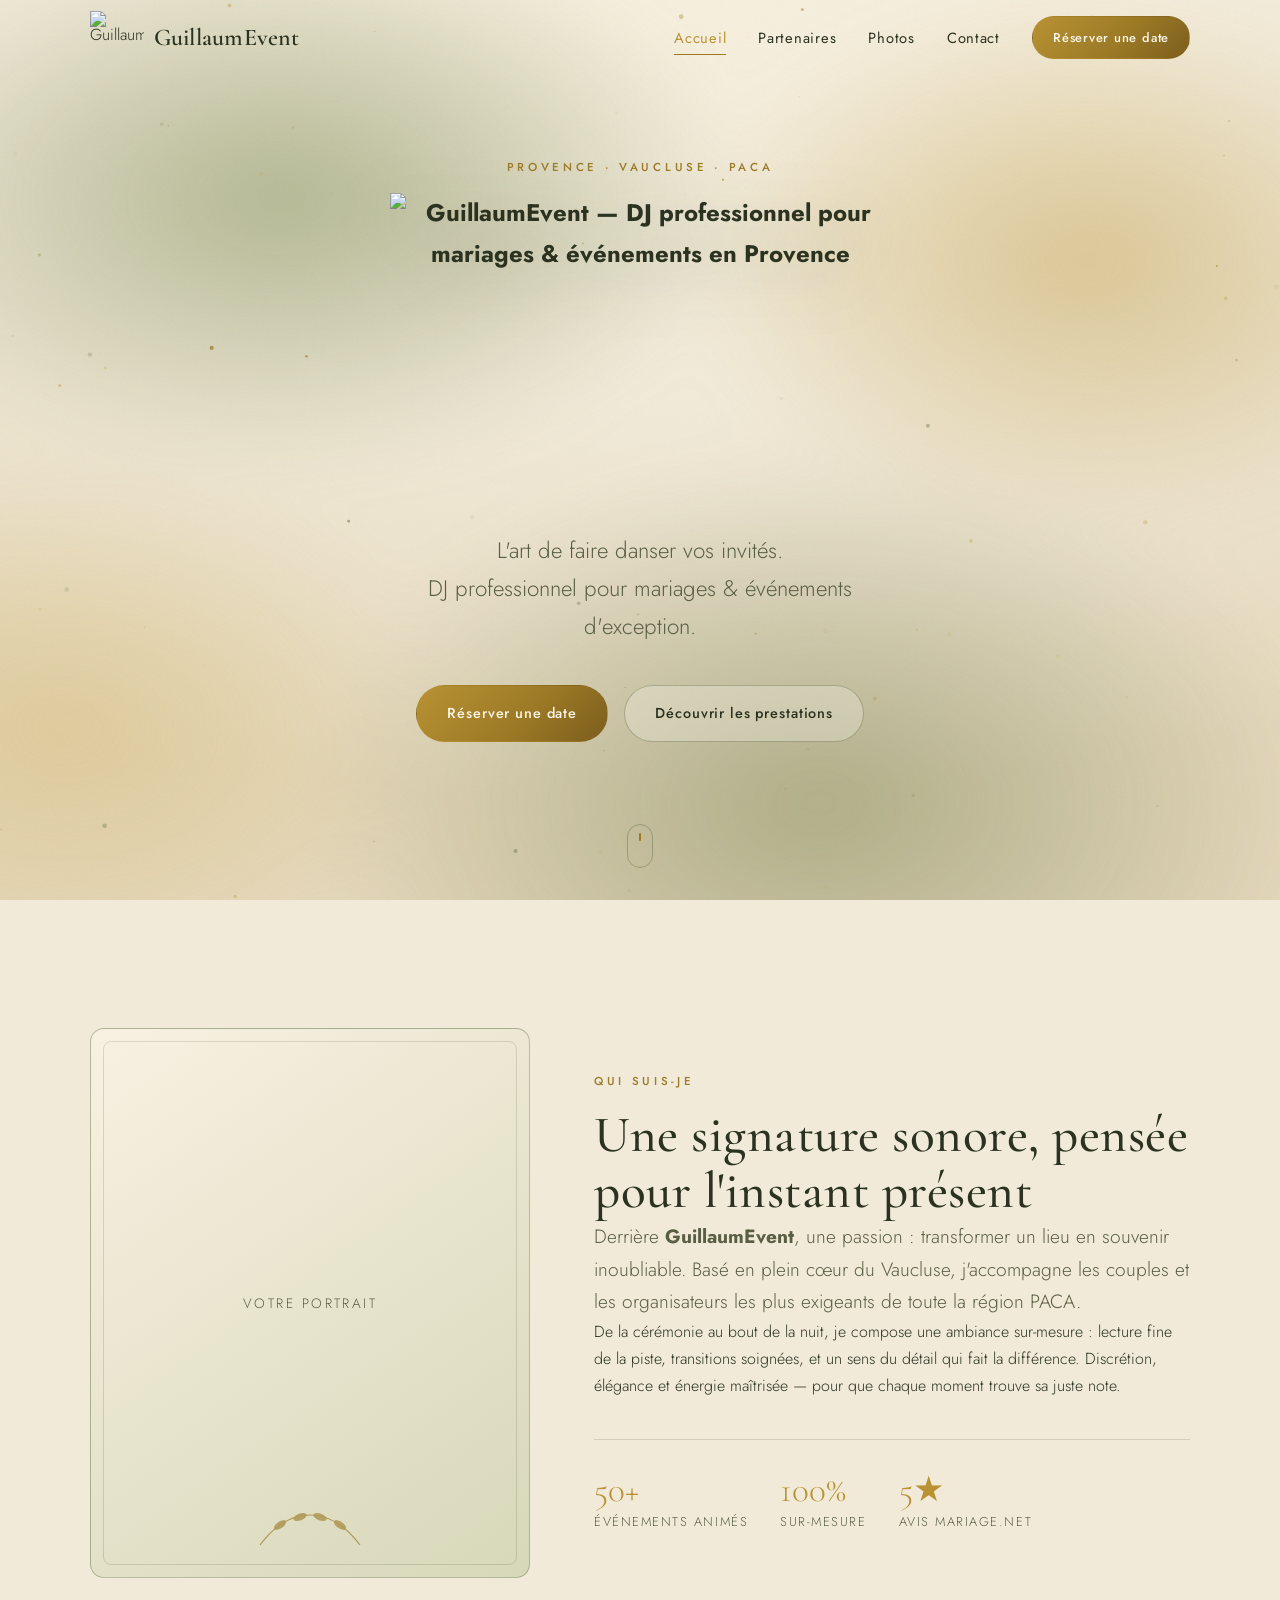
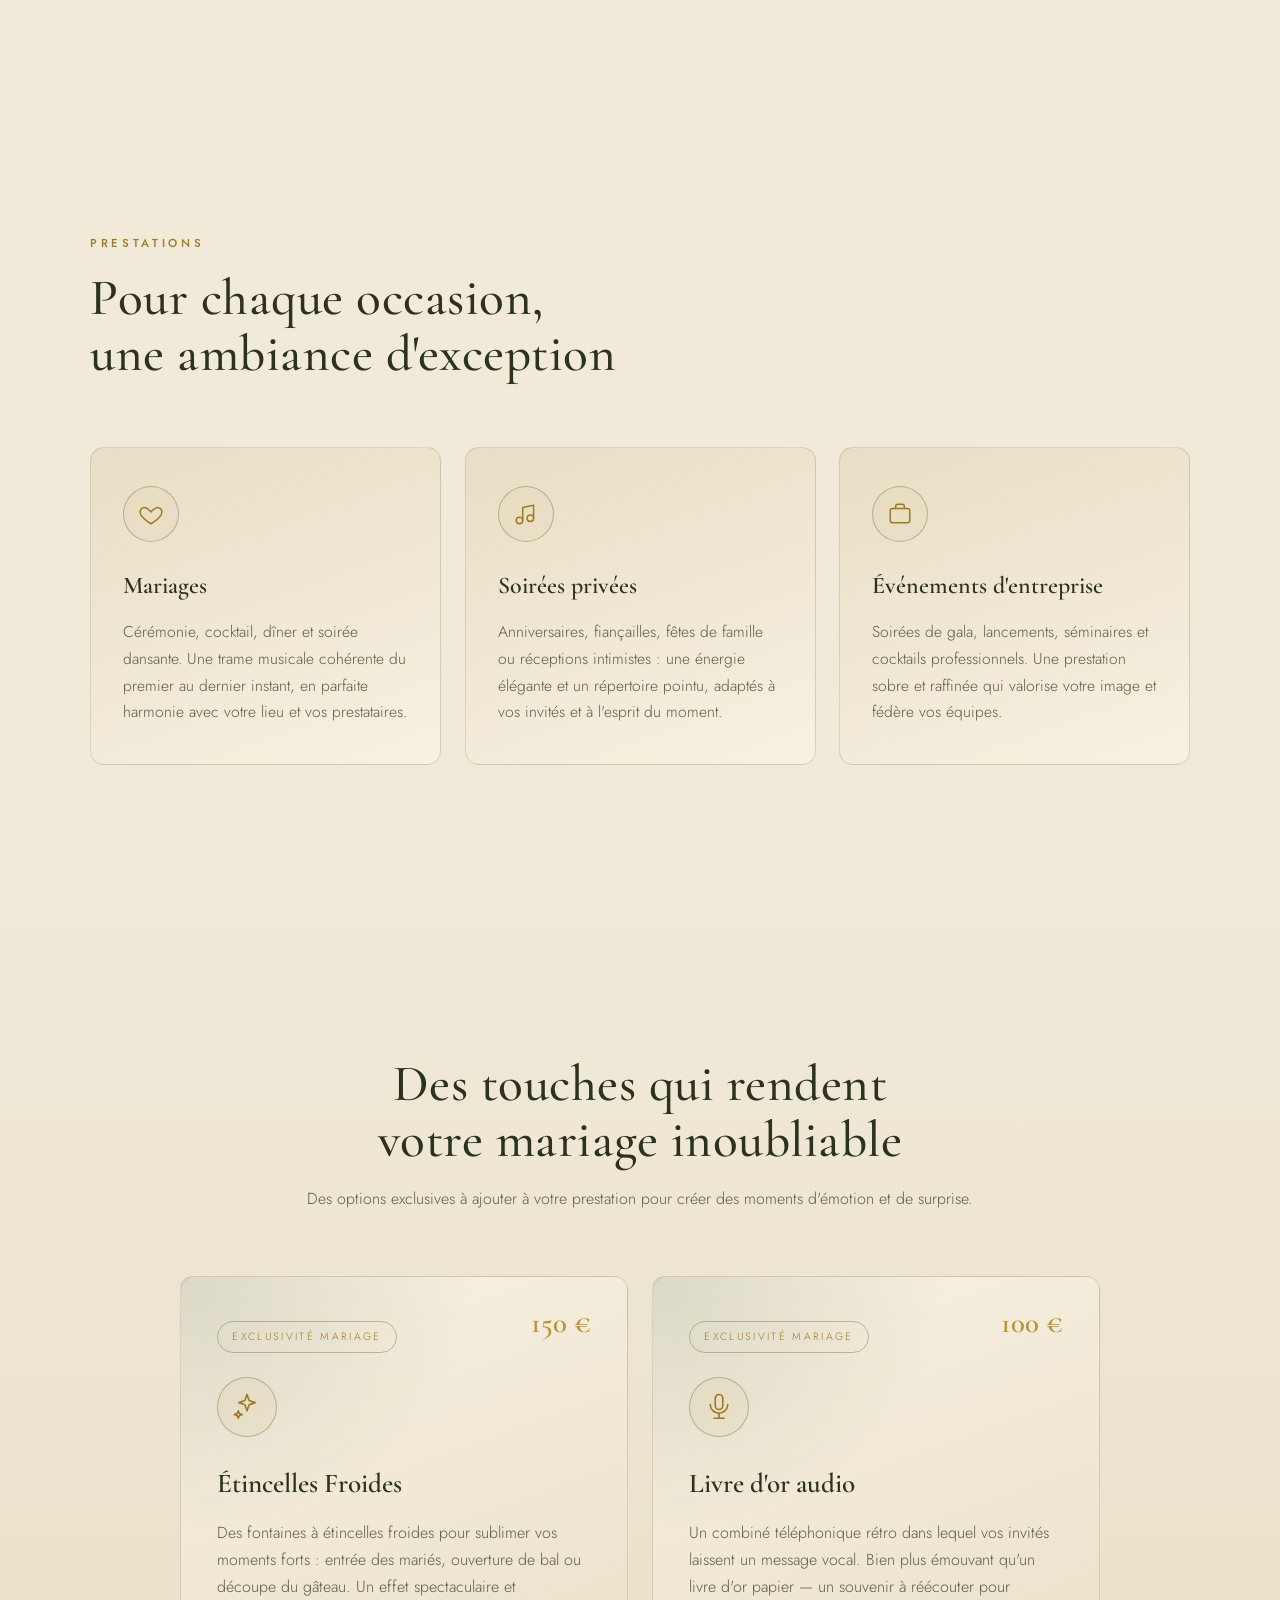
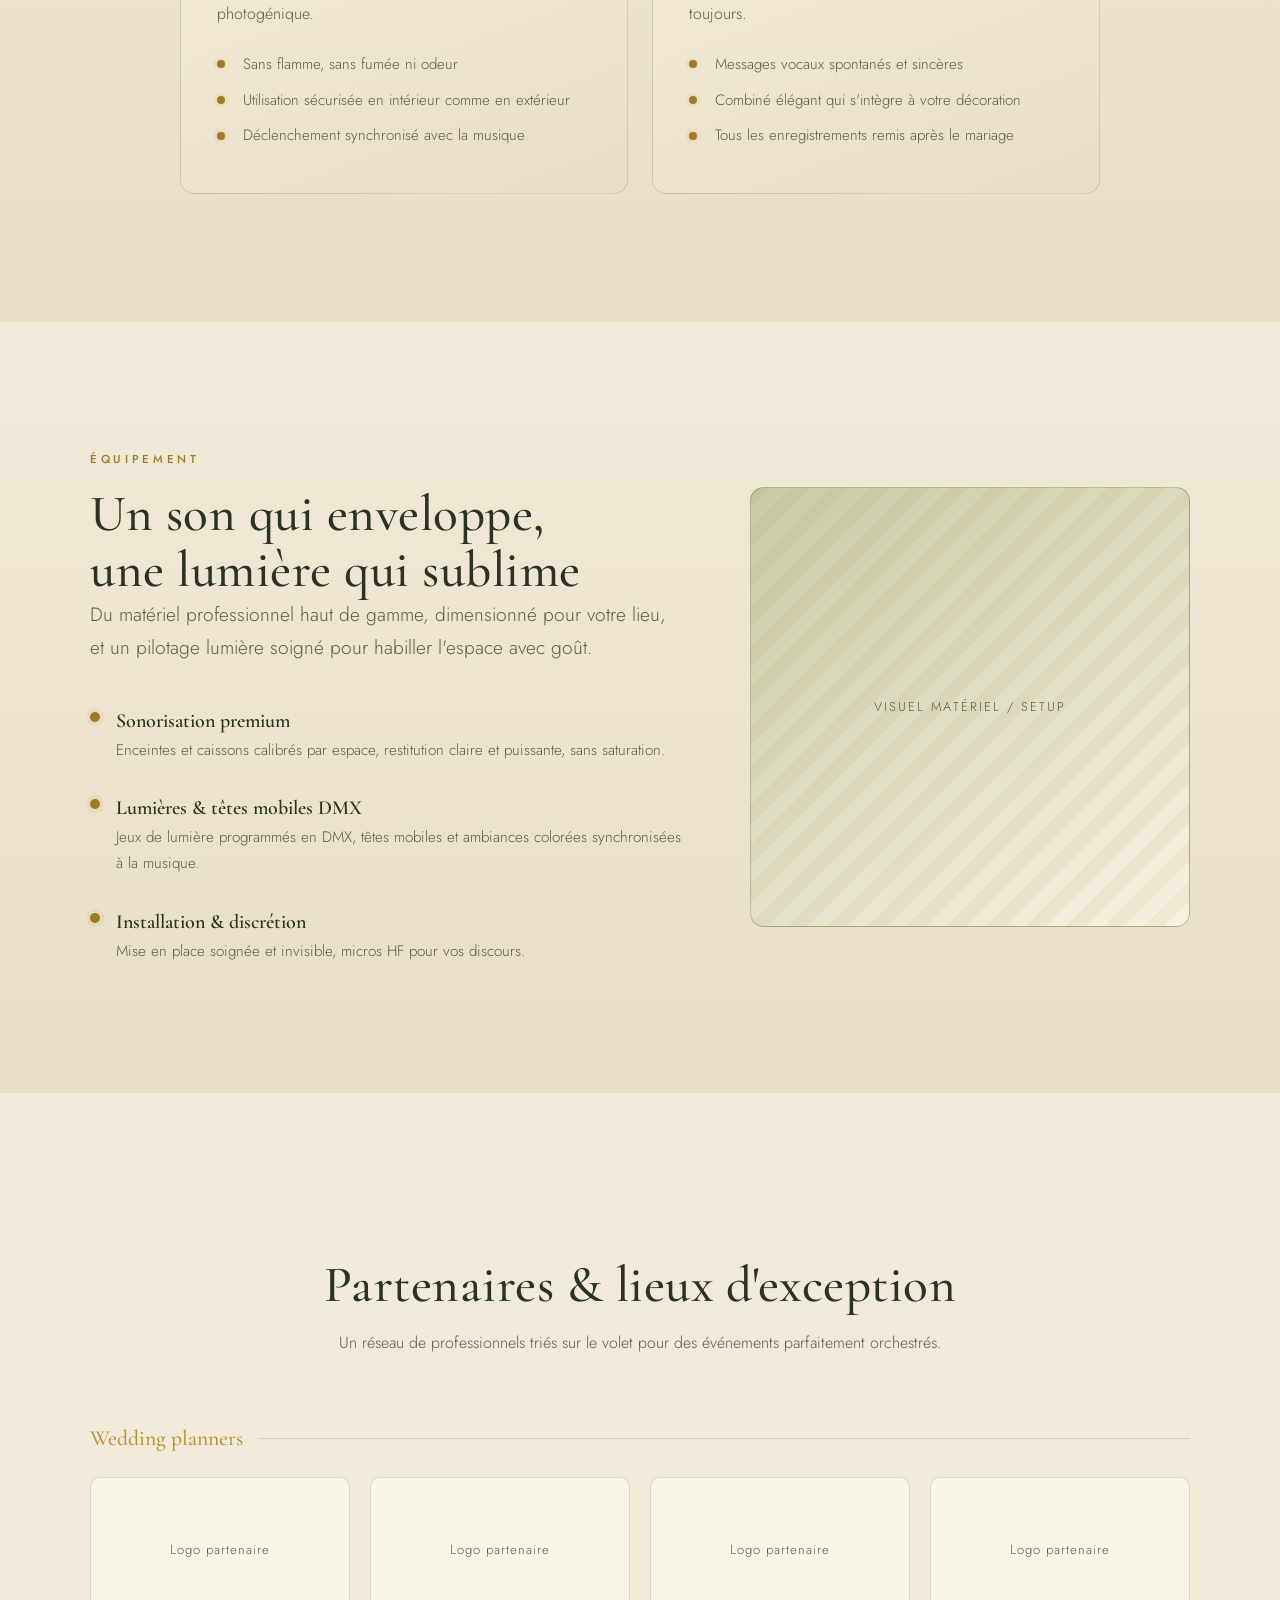
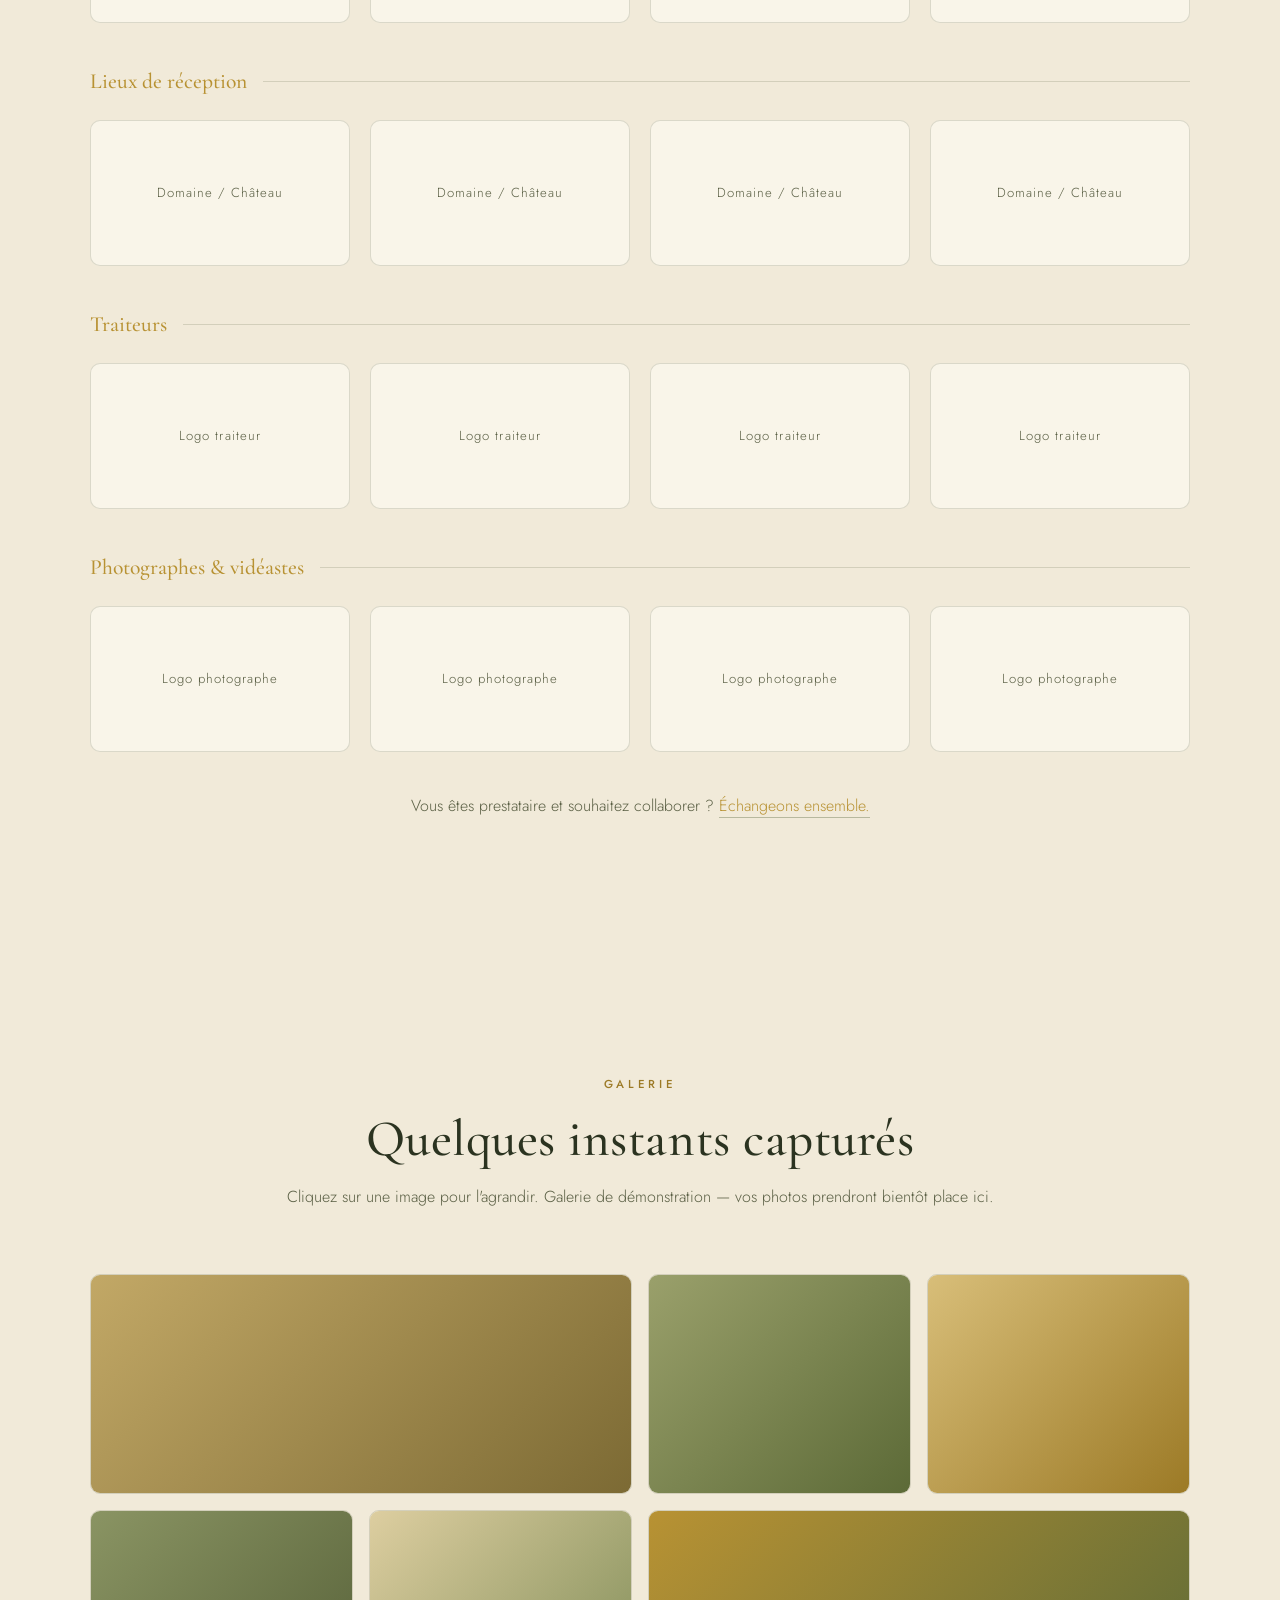
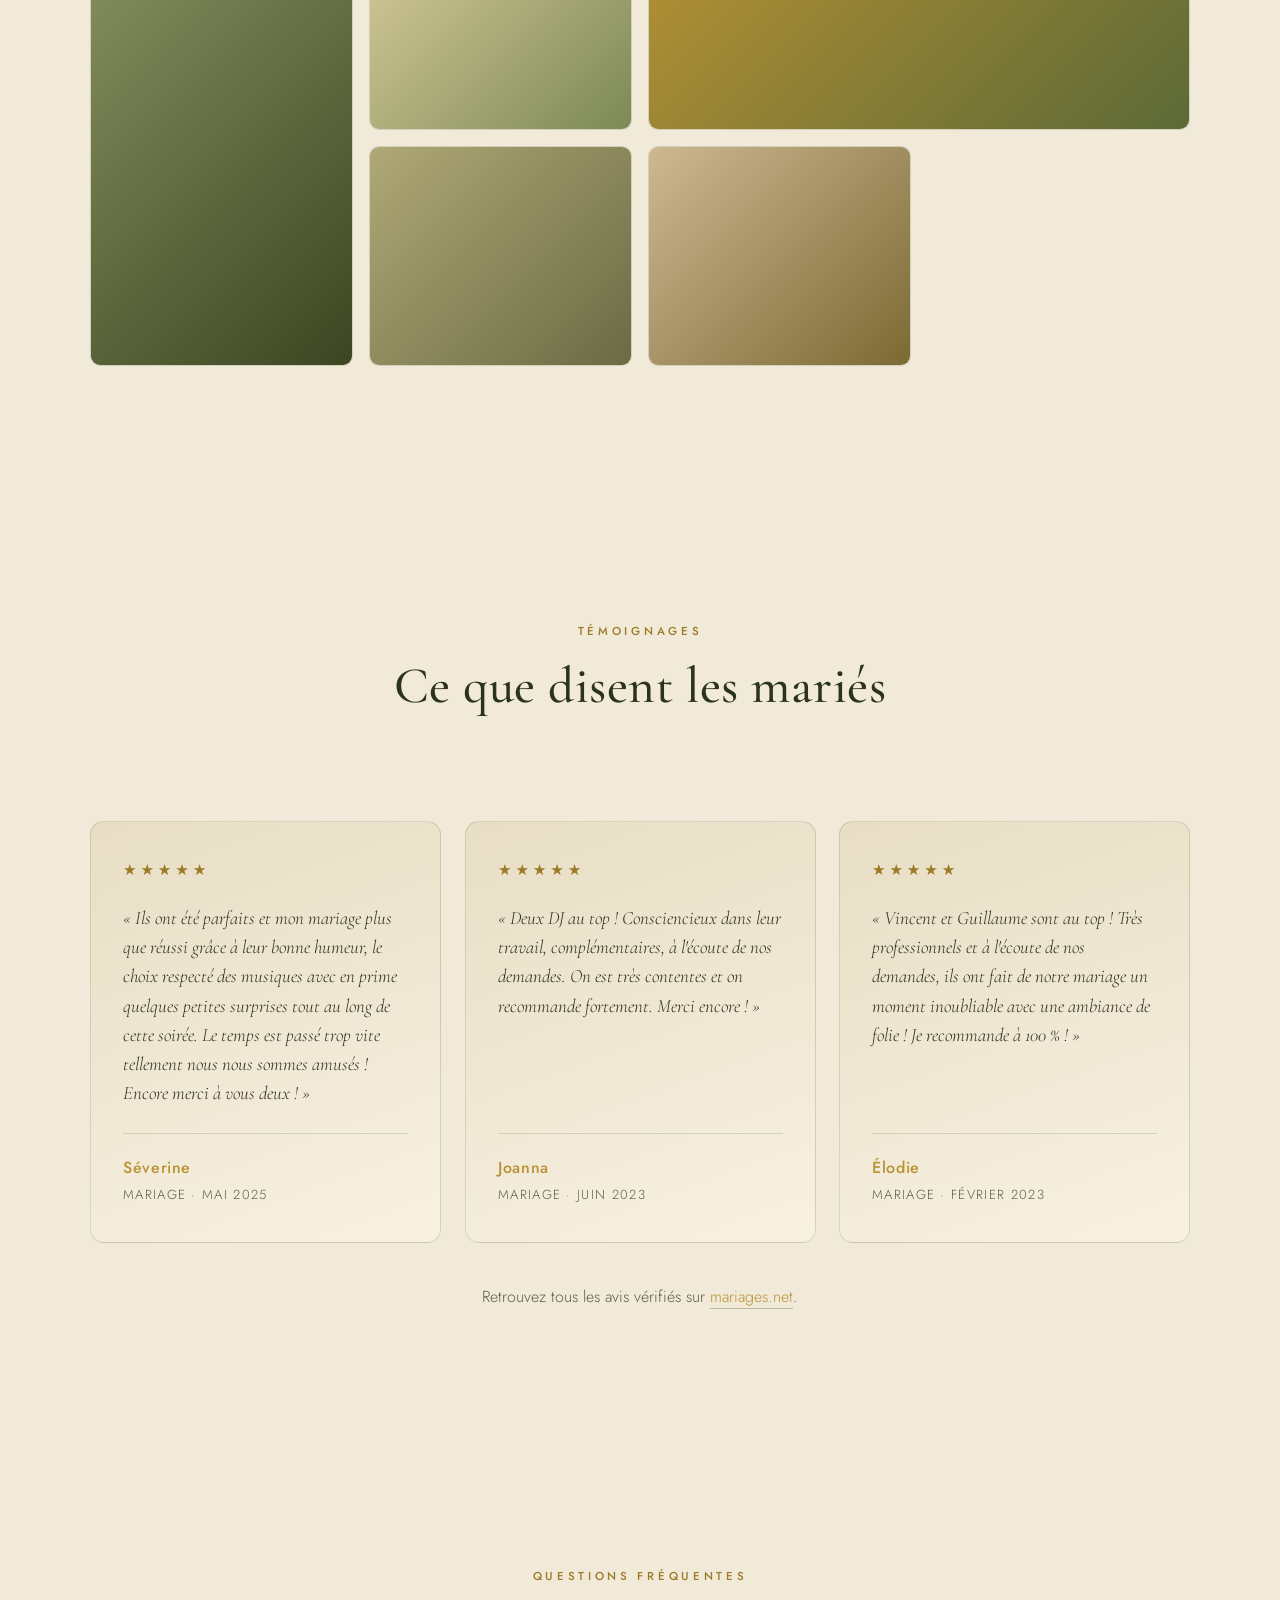
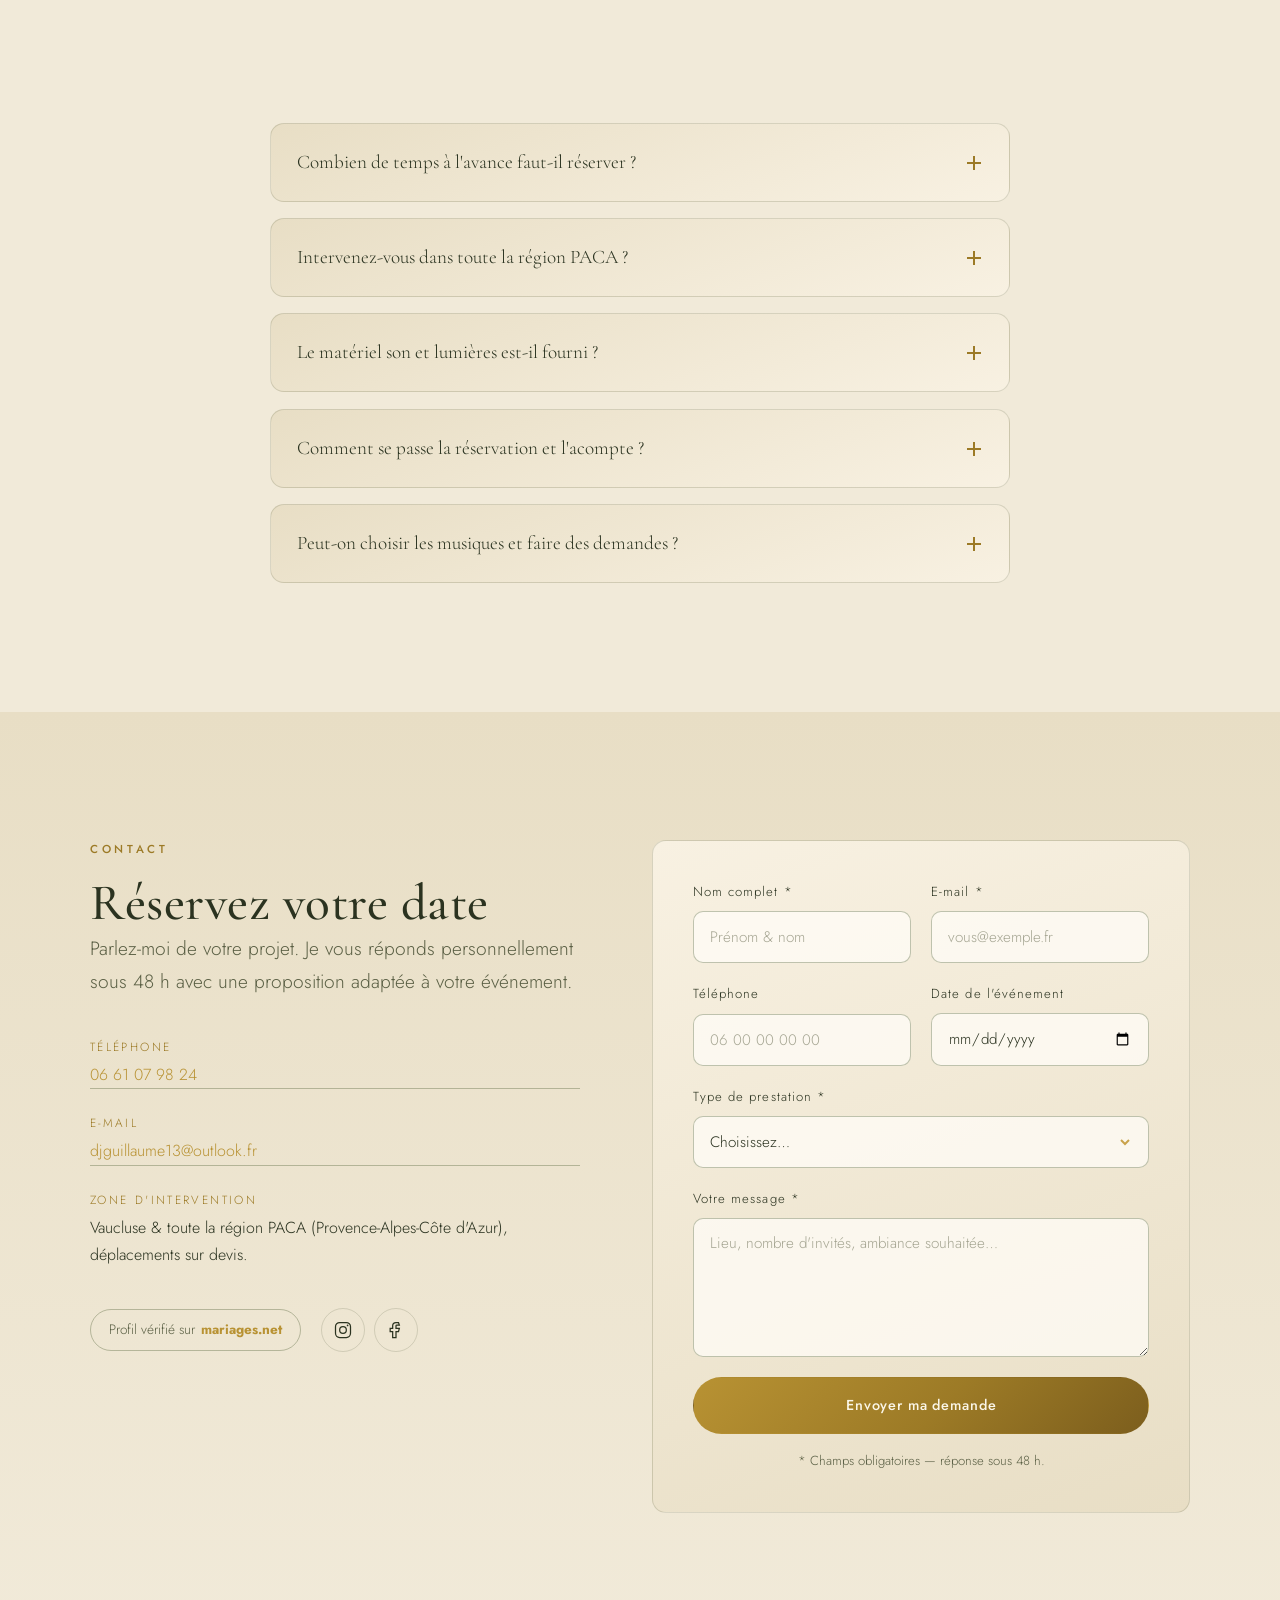
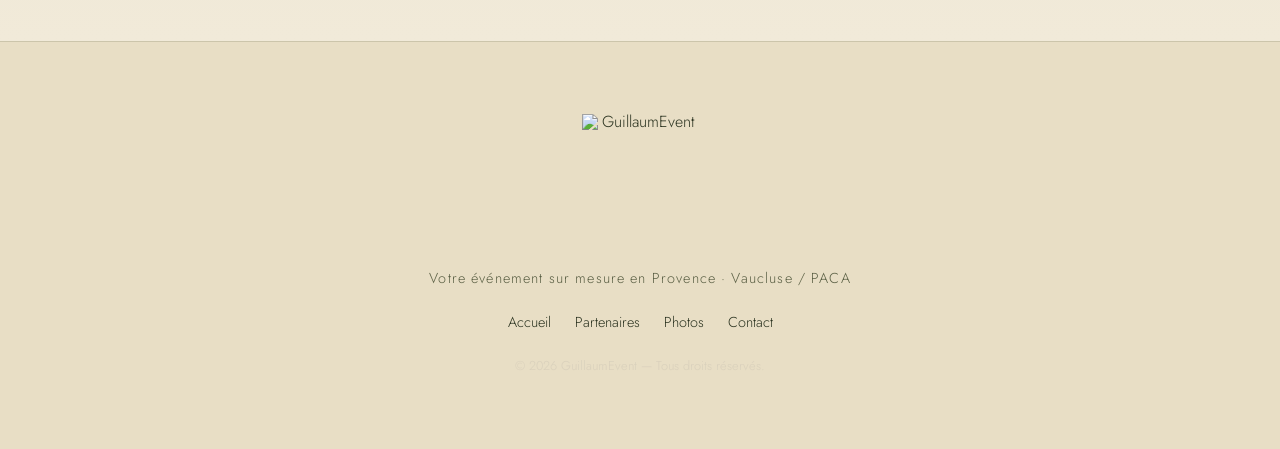
==== commit 5ec13b78: "Add files via upload" ====
--- a/index.html
+++ b/index.html
@@ -8,7 +8,7 @@
   <meta name="keywords" content="GuillaumEvent, DJ Vaucluse, DJ mariage Vaucluse, DJ PACA, DJ mariage Provence, DJ soirée privée, DJ événement, événementiel Provence" />
   <meta name="author" content="GuillaumEvent" />
   <meta name="theme-color" content="#efe6d1" />
-  <link rel="canonical" href="https://dj-gv.fr/" />
+  <link rel="canonical" href="https://guillaumevent.fr/" />
 
   <!-- Référencement local (Vaucluse / PACA) -->
   <meta name="geo.region" content="FR-84" />
@@ -24,13 +24,13 @@
   <meta property="og:site_name" content="GuillaumEvent" />
   <meta property="og:title" content="GuillaumEvent – DJ mariage Vaucluse & PACA" />
   <meta property="og:description" content="Votre événement sur mesure en Provence. DJ professionnel pour mariages et événements d'exception en Vaucluse et région PACA." />
-  <meta property="og:url" content="https://dj-gv.fr/" />
-  <meta property="og:image" content="https://dj-gv.fr/assets/logo-principal.png" />
+  <meta property="og:url" content="https://guillaumevent.fr/" />
+  <meta property="og:image" content="https://guillaumevent.fr/assets/logo-principal.png" />
   <meta property="og:locale" content="fr_FR" />
   <meta name="twitter:card" content="summary_large_image" />
   <meta name="twitter:title" content="GuillaumEvent – DJ mariage Vaucluse & PACA" />
   <meta name="twitter:description" content="Votre événement sur mesure en Provence. DJ professionnel pour mariages et événements en Vaucluse et région PACA." />
-  <meta name="twitter:image" content="https://dj-gv.fr/assets/logo-principal.png" />
+  <meta name="twitter:image" content="https://guillaumevent.fr/assets/logo-principal.png" />
 
   <!-- Polices Google : serif élégant (titres) + script (accent) + sans-serif (corps) -->
   <link rel="preconnect" href="https://fonts.googleapis.com" />
@@ -46,8 +46,8 @@
     "@type": "LocalBusiness",
     "name": "GuillaumEvent",
     "description": "GuillaumEvent — DJ professionnel pour mariages, soirées privées et événements d'entreprise dans le Vaucluse et la région PACA. Votre événement sur mesure en Provence : son et lumières DMX.",
-    "url": "https://dj-gv.fr/",
-    "image": "https://dj-gv.fr/assets/logo-principal.png",
+    "url": "https://guillaumevent.fr/",
+    "image": "https://guillaumevent.fr/assets/logo-principal.png",
     "telephone": "+33661079824",
     "email": "djguillaume13@outlook.fr",
     "priceRange": "€€",
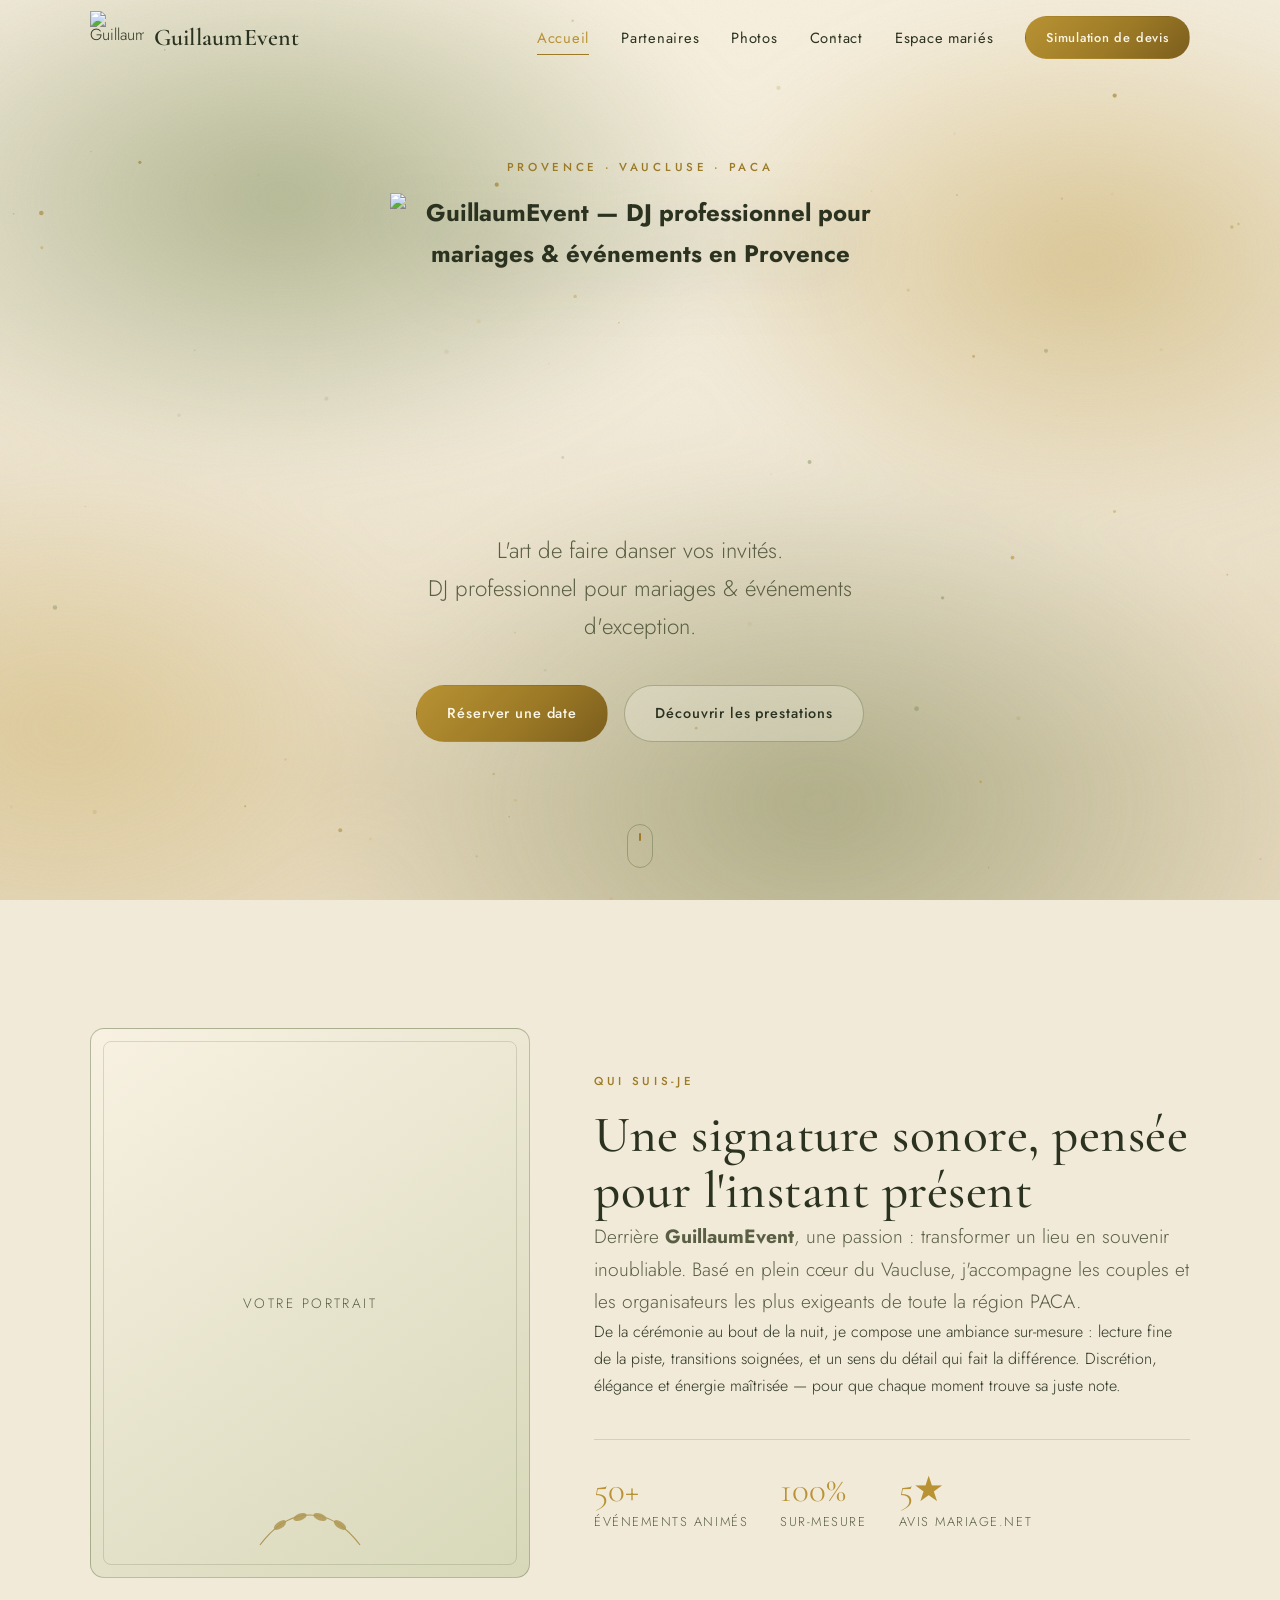
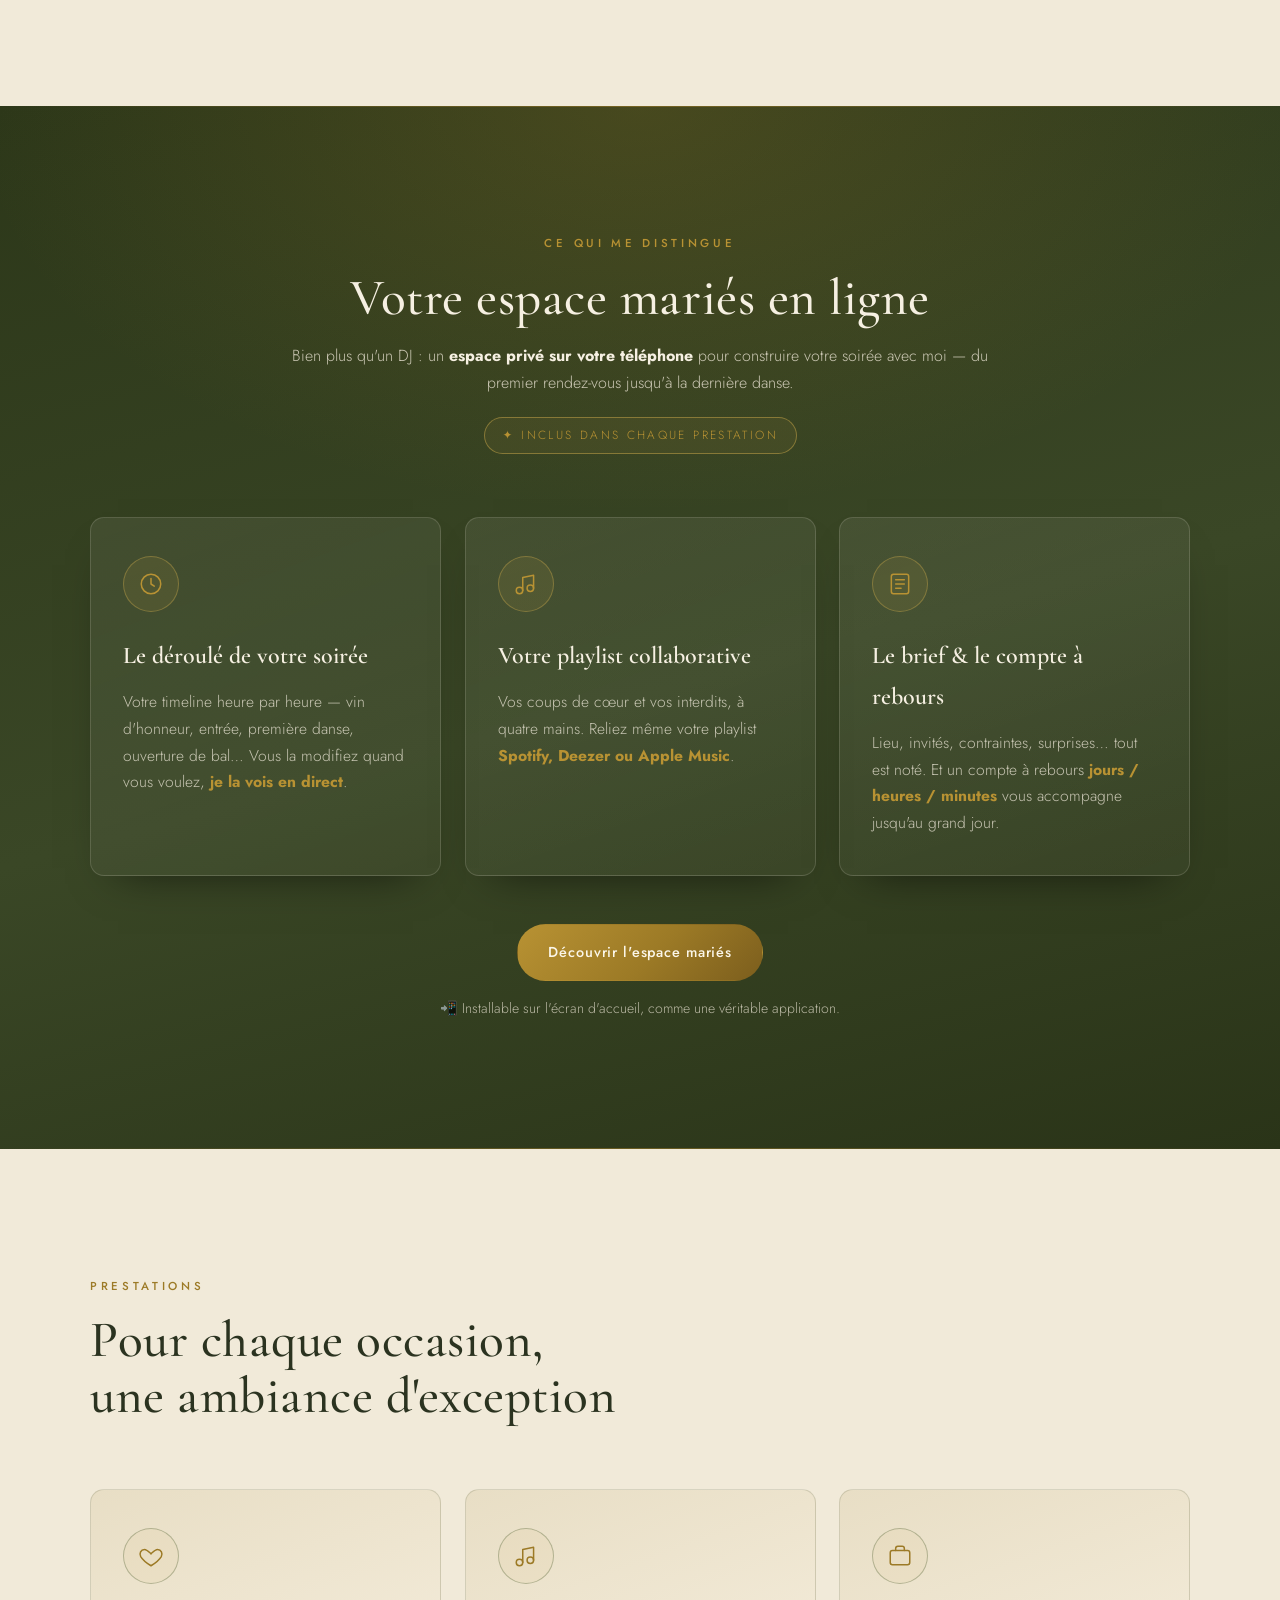
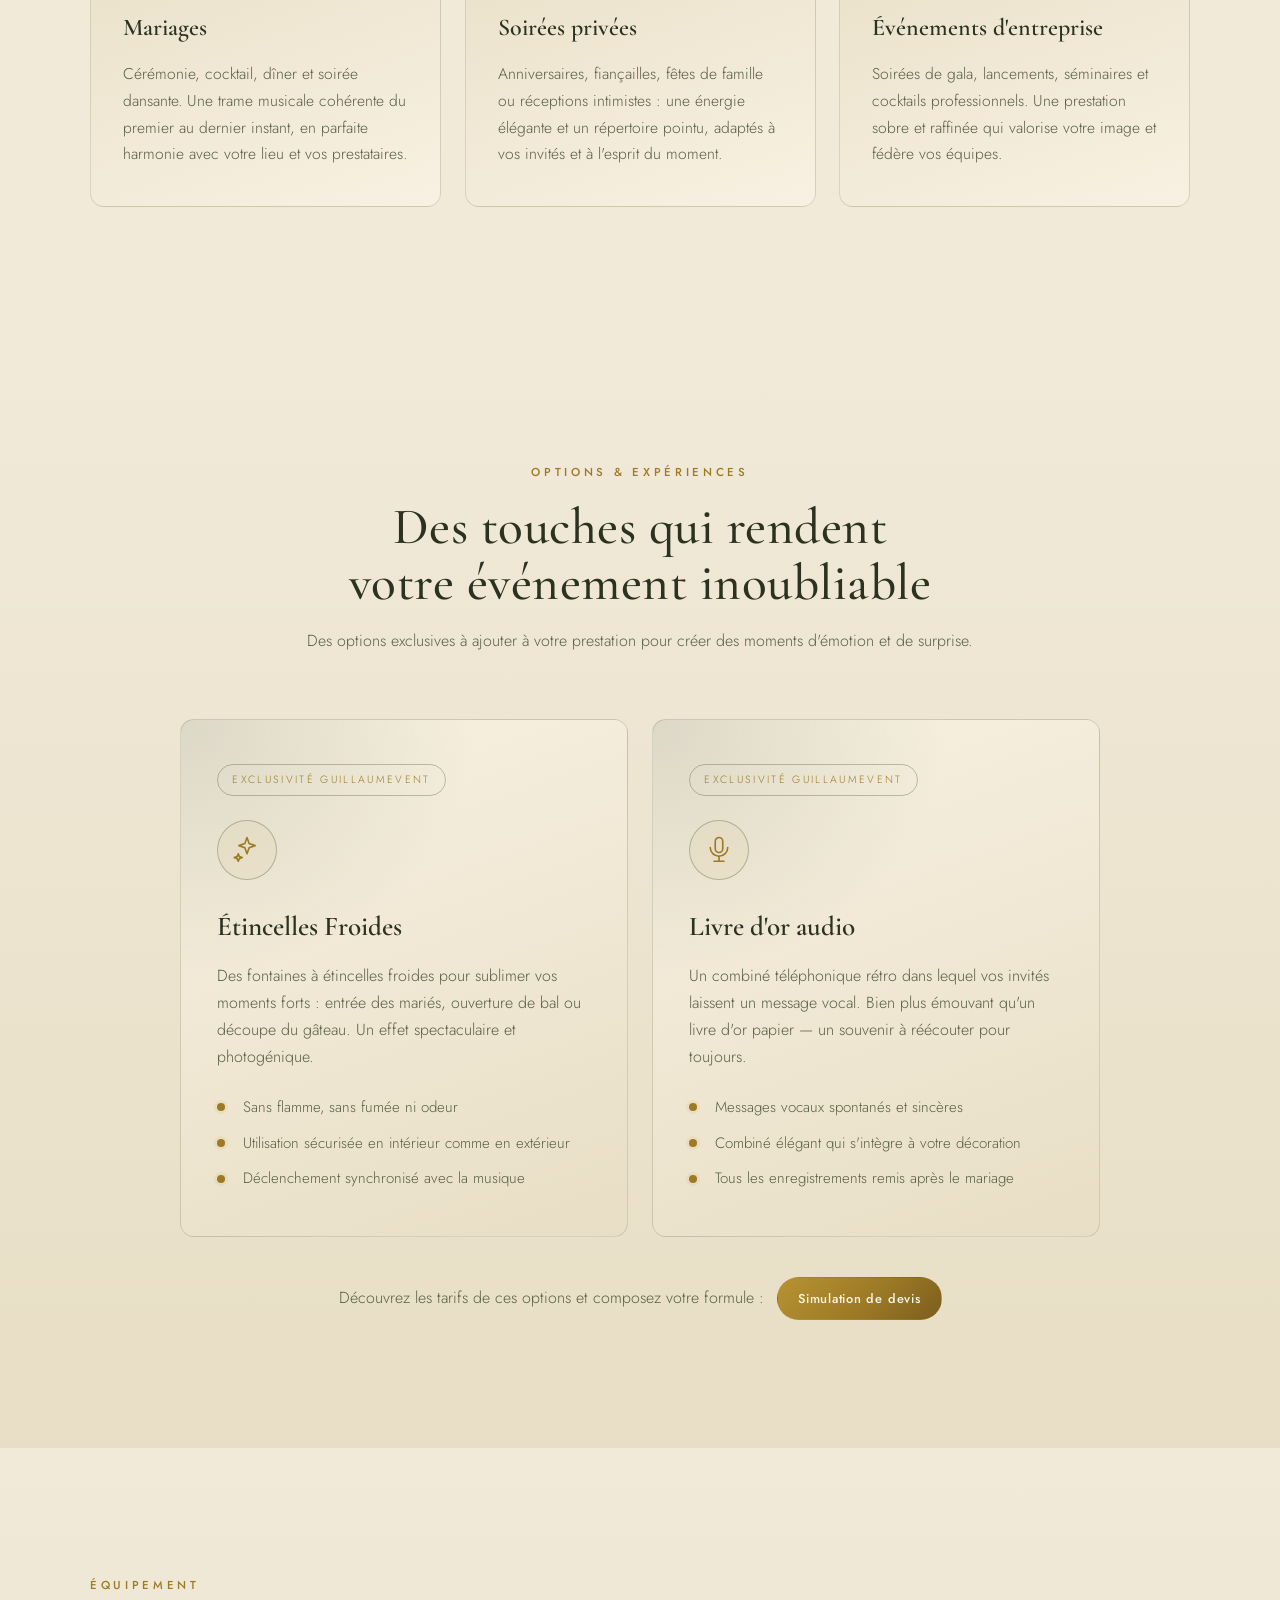
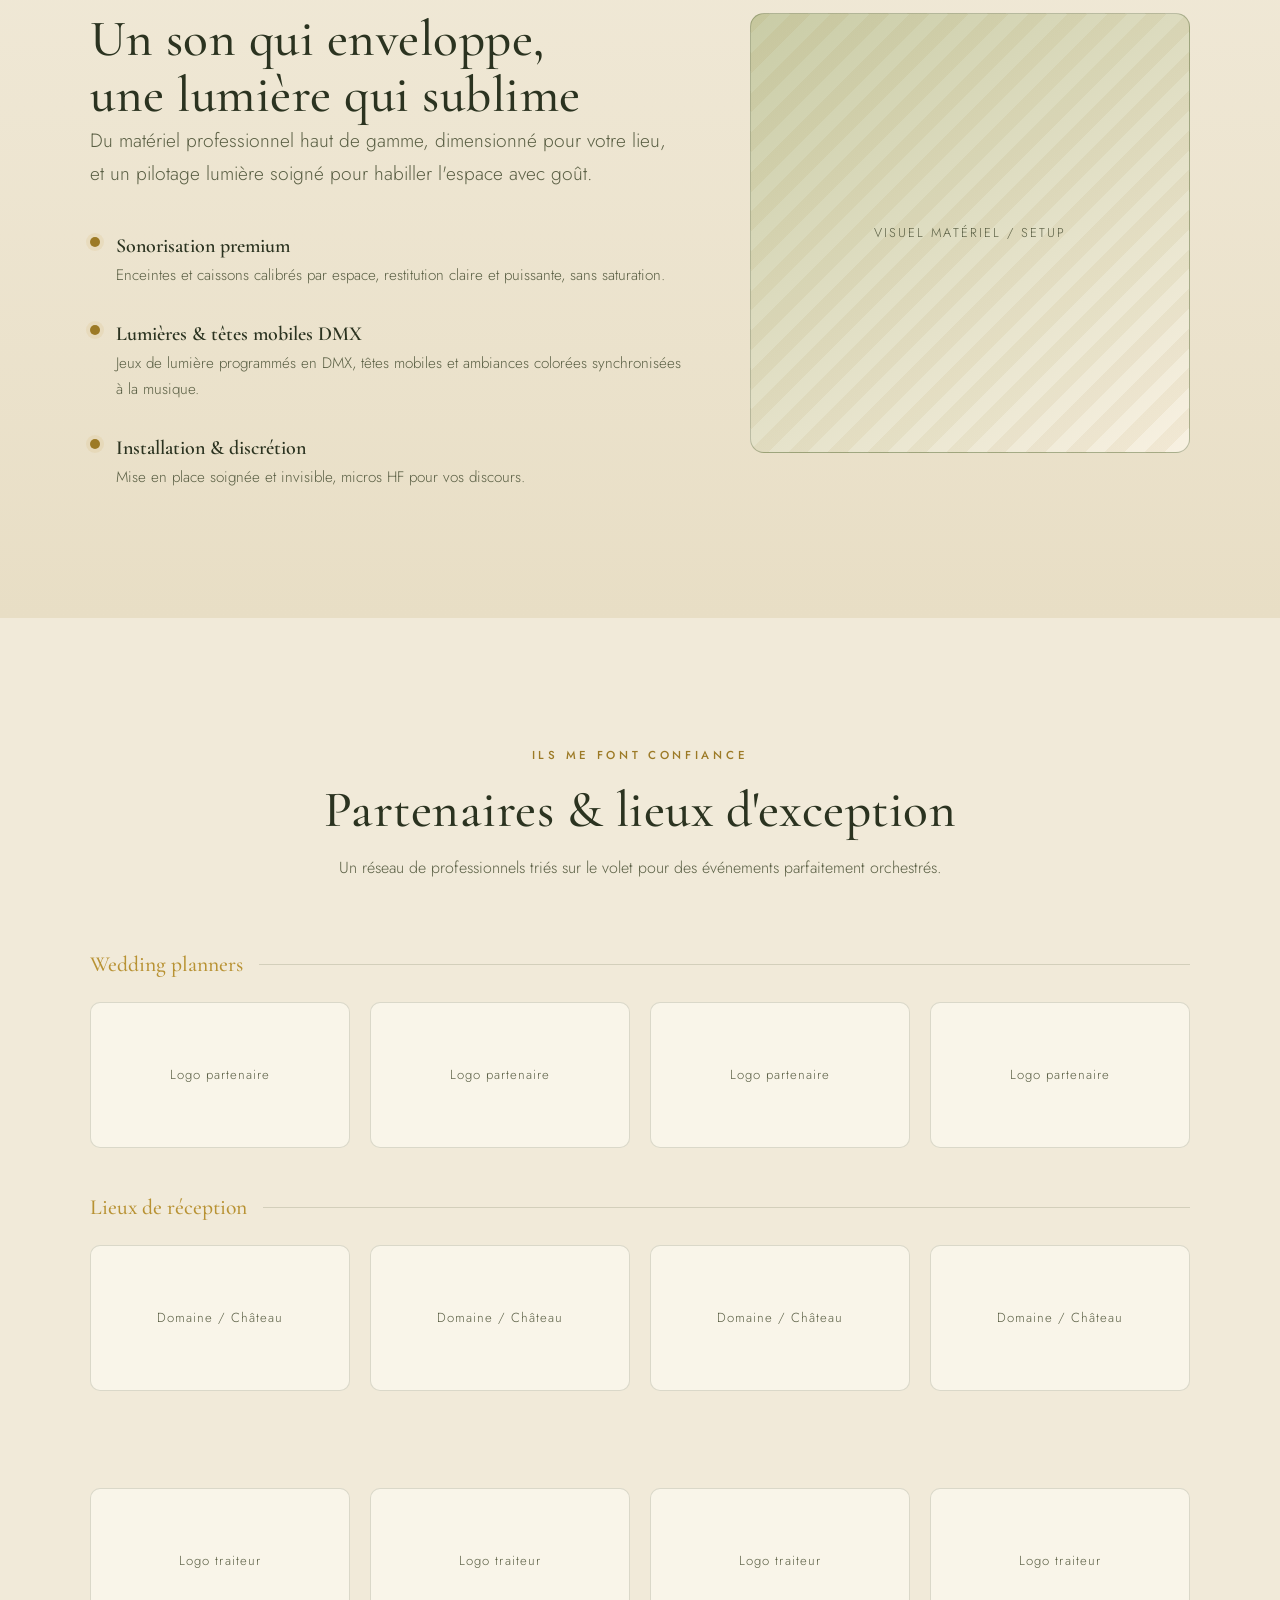
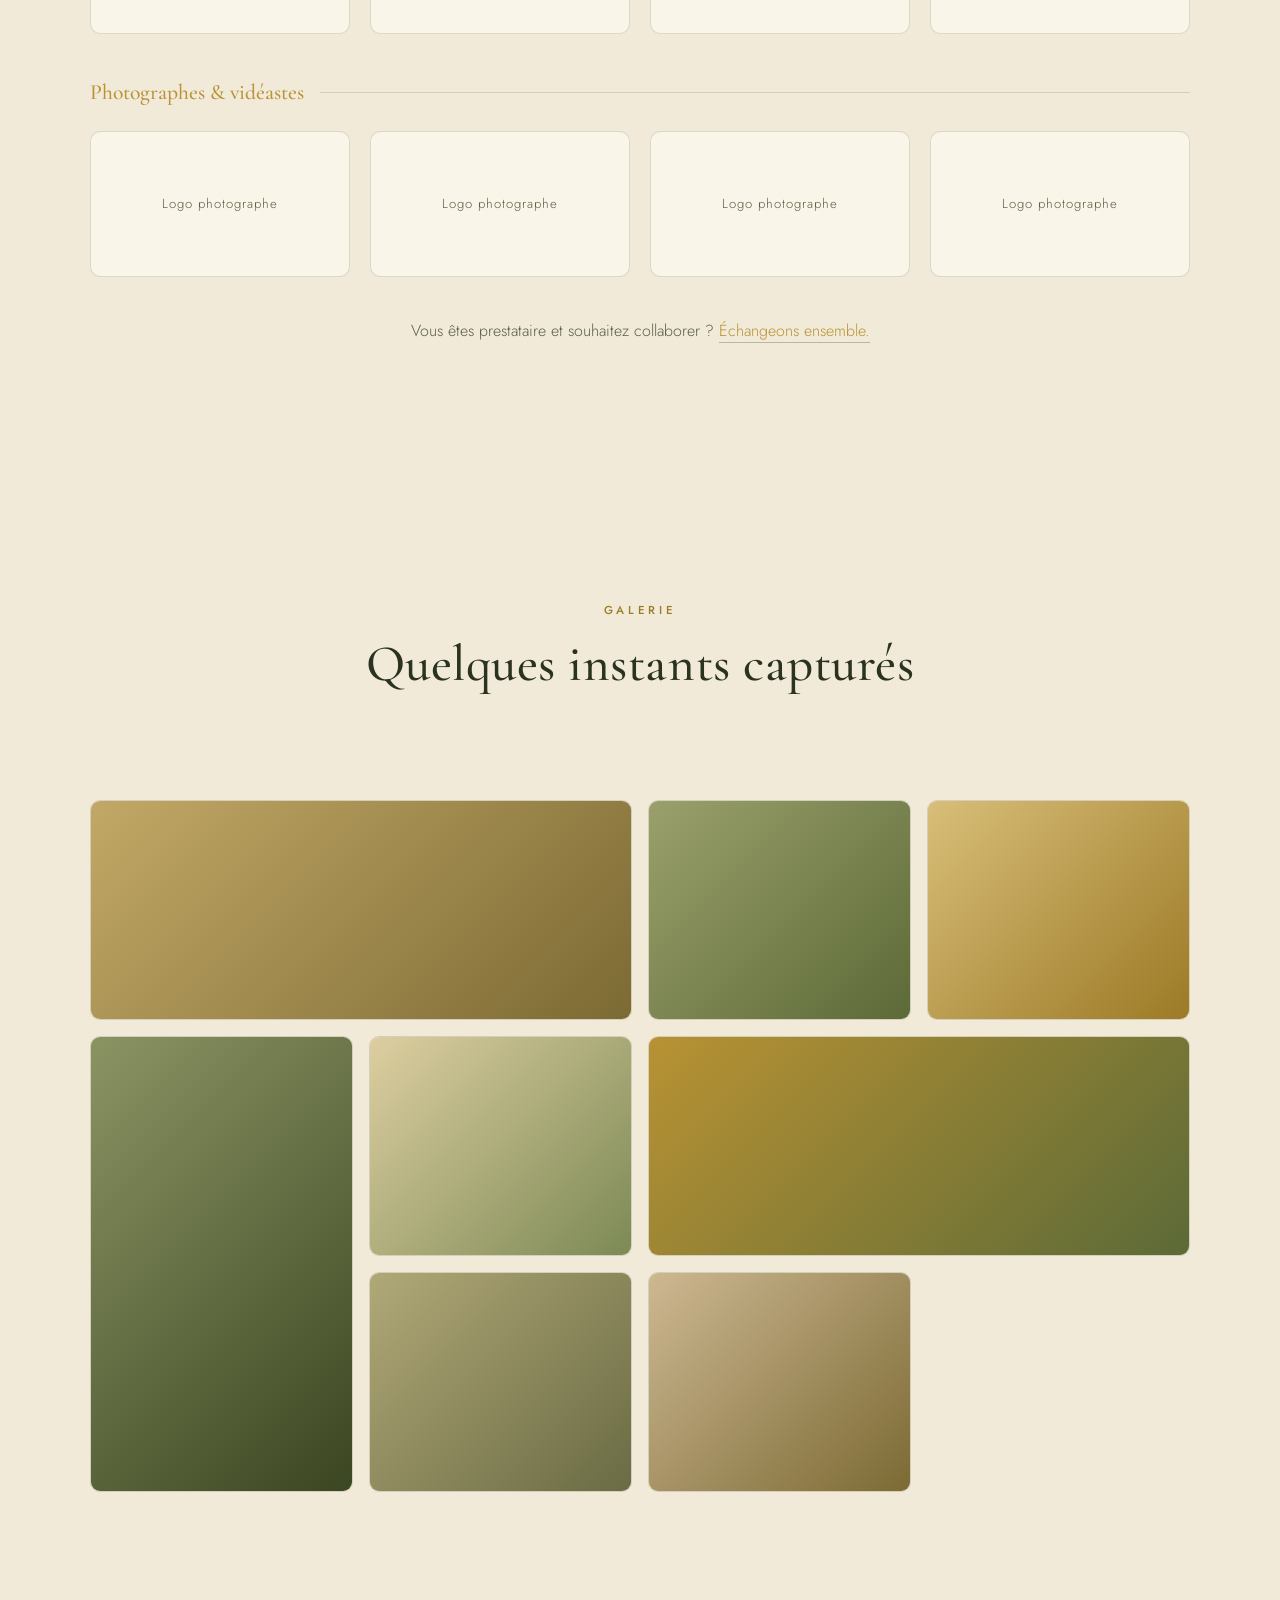
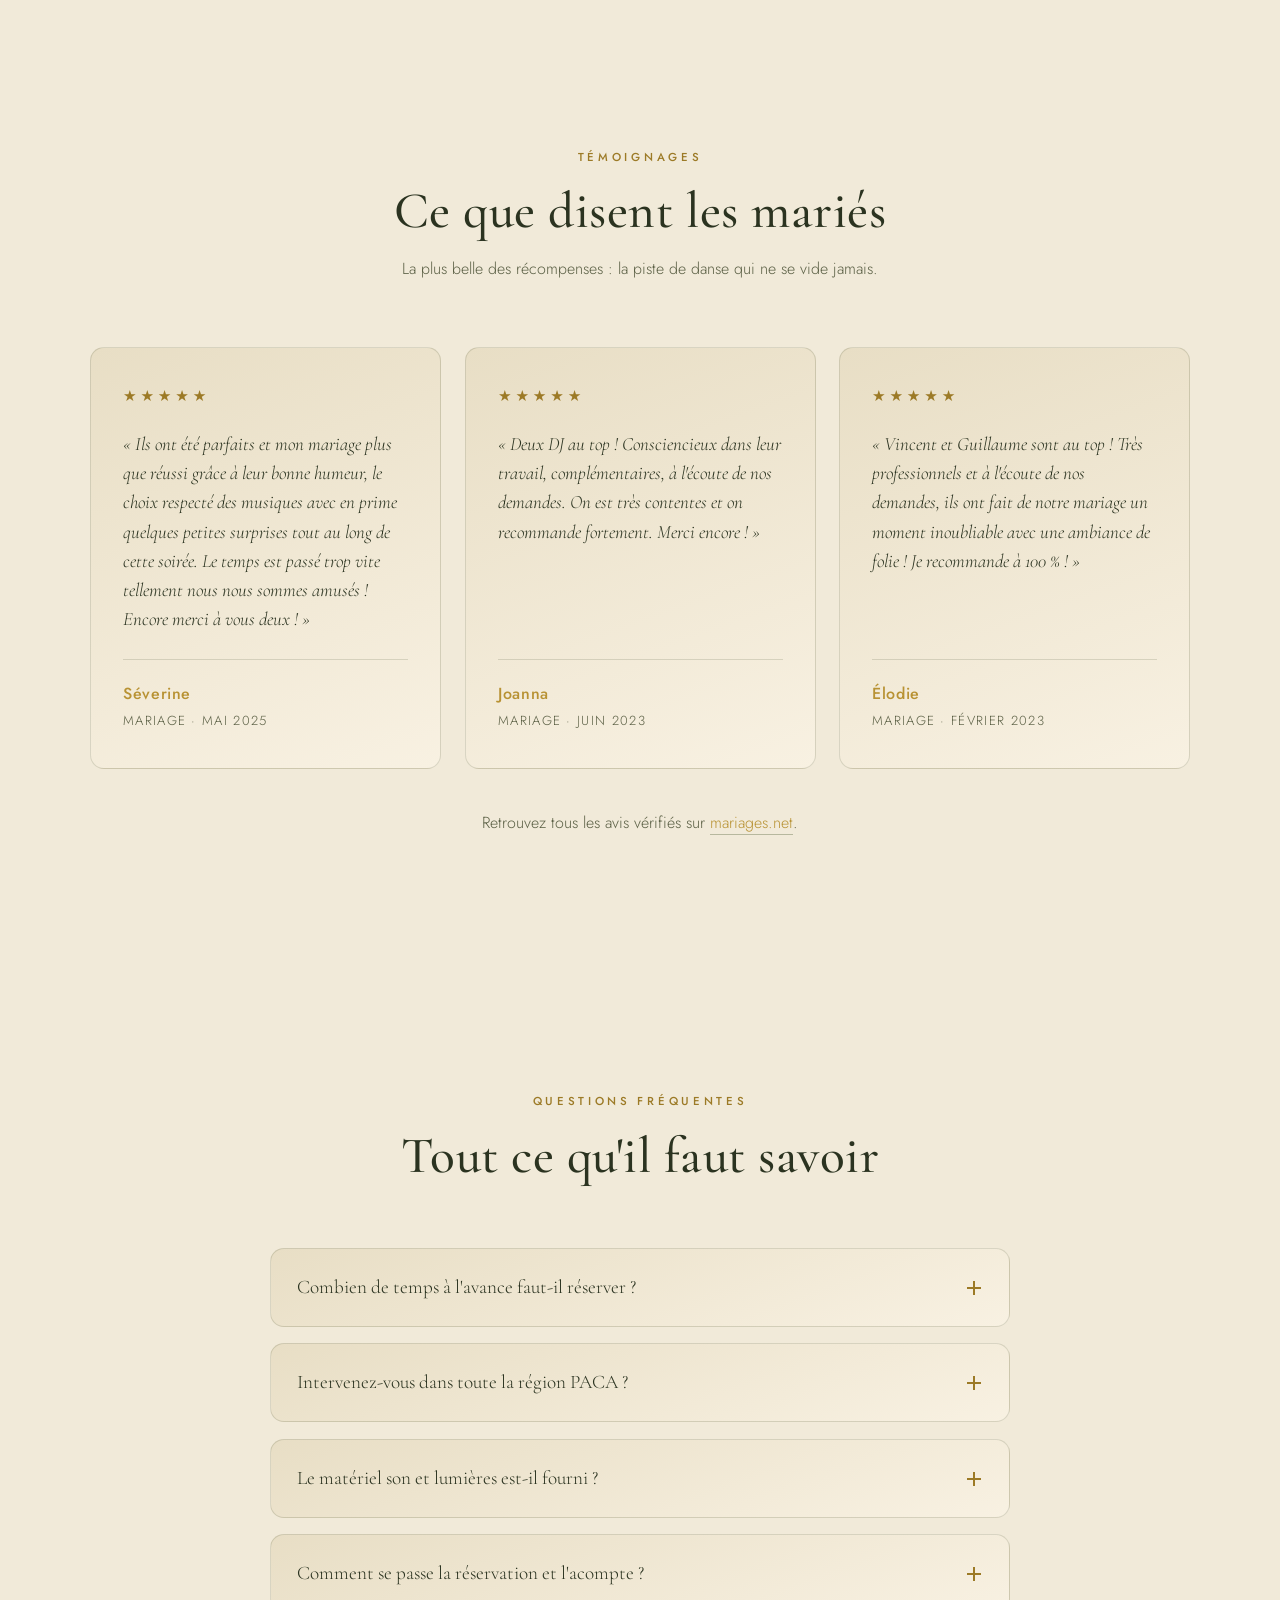
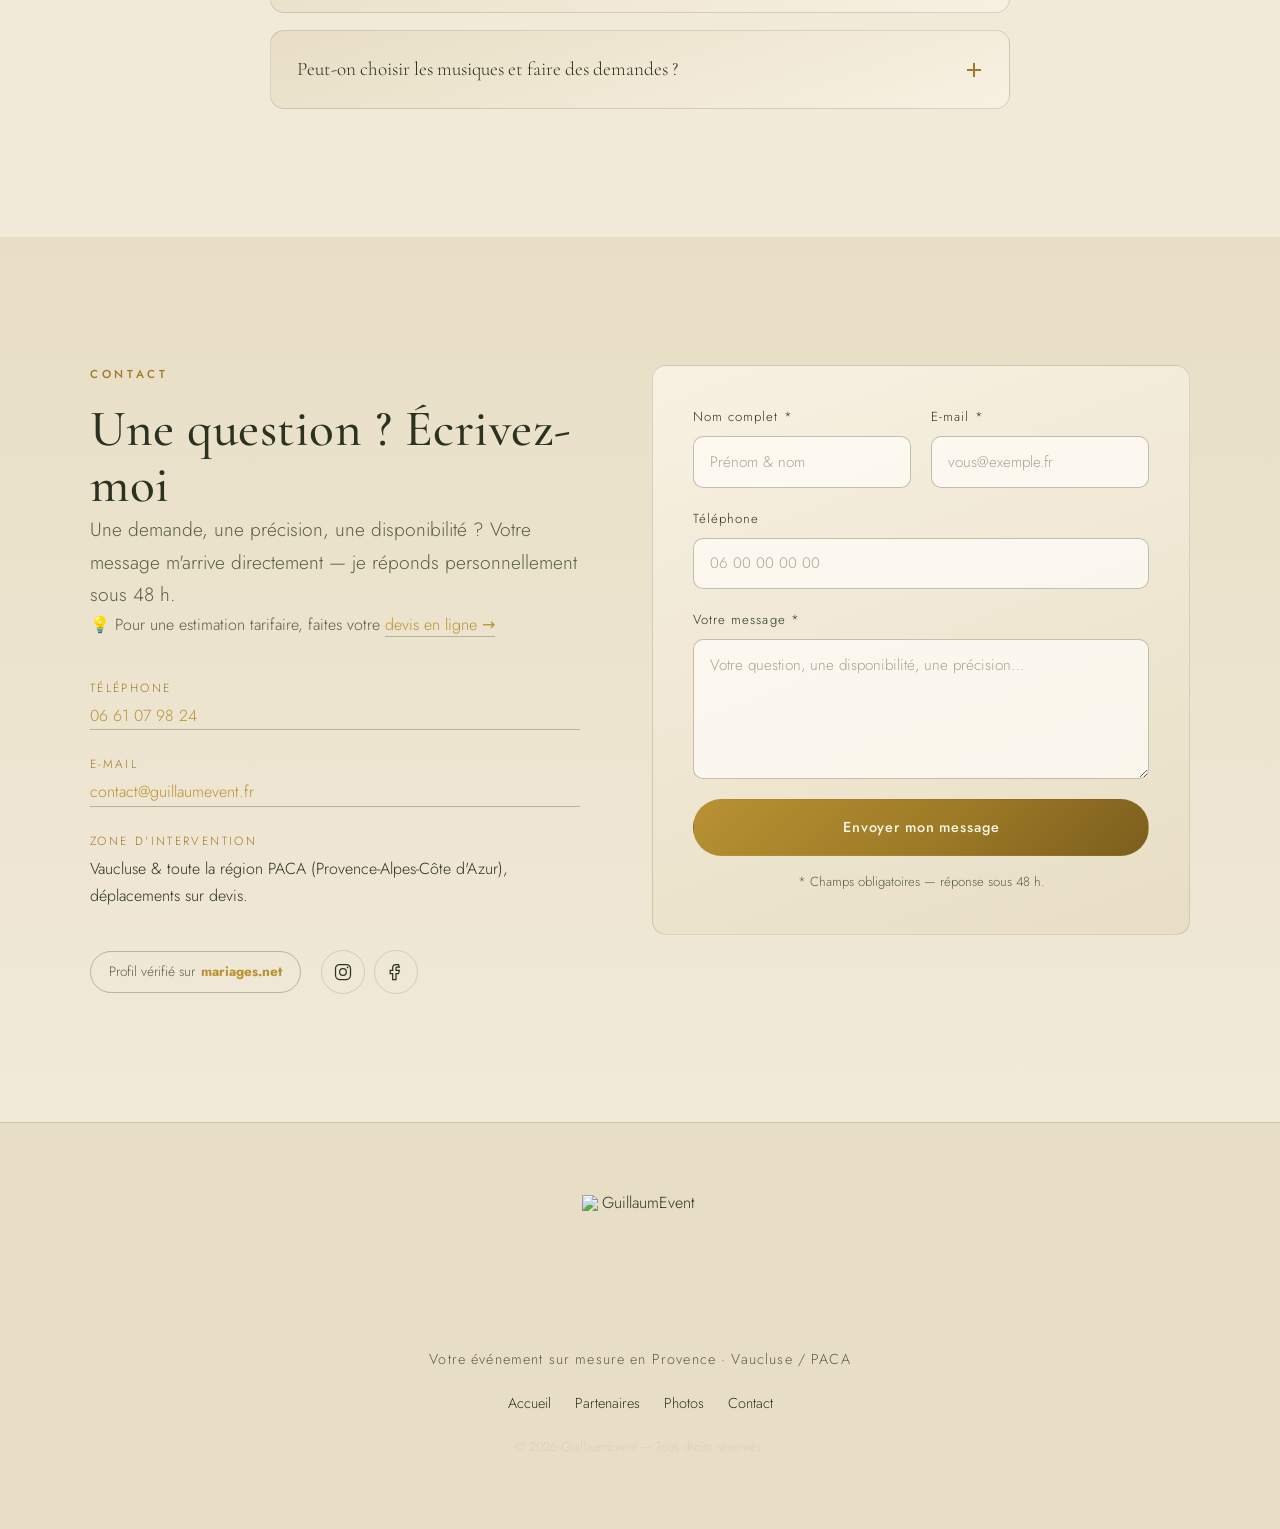
==== commit 91e22f28: "Add files via upload" ====
--- a/index.html
+++ b/index.html
@@ -49,7 +49,7 @@
     "url": "https://guillaumevent.fr/",
     "image": "https://guillaumevent.fr/assets/logo-principal.png",
     "telephone": "+33661079824",
-    "email": "djguillaume13@outlook.fr",
+    "email": "contact@guillaumevent.fr",
     "priceRange": "€€",
     "address": {
       "@type": "PostalAddress",
@@ -88,7 +88,8 @@
           <li><a href="#partenaires" class="nav__link">Partenaires</a></li>
           <li><a href="#photos" class="nav__link">Photos</a></li>
           <li><a href="#contact" class="nav__link">Contact</a></li>
-          <li><a href="#contact" class="nav__cta btn btn--small btn--gold">Réserver une date</a></li>
+          <li><a href="espace-maries.html" class="nav__link">Espace mariés</a></li>
+          <li><a href="devis.html" class="nav__cta btn btn--small btn--gold">Simulation de devis</a></li>
         </ul>
       </nav>
     </div>
@@ -171,6 +172,69 @@
     </section>
 
     <!-- =========================================================
+         ESPACE MARIÉS — LE DIFFÉRENCIATEUR (bandeau mis en avant)
+    ========================================================== -->
+    <section class="section espace" id="espace">
+      <div class="container">
+        <header class="section__head section__head--center">
+          <p class="eyebrow reveal" data-reveal>Ce qui me distingue</p>
+          <h2 class="section__title reveal" data-reveal data-reveal-delay="80">Votre espace mariés en&nbsp;ligne</h2>
+          <p class="section__sub reveal" data-reveal data-reveal-delay="140">
+            Bien plus qu'un DJ : un <strong>espace privé sur votre téléphone</strong> pour construire
+            votre soirée avec moi — du premier rendez-vous jusqu'à la dernière danse.
+          </p>
+          <p class="espace__badge reveal" data-reveal data-reveal-delay="180">✦ Inclus dans chaque prestation</p>
+        </header>
+
+        <div class="cards">
+          <article class="card reveal" data-reveal>
+            <div class="card__icon" aria-hidden="true">
+              <svg viewBox="0 0 24 24" fill="none" stroke="currentColor" stroke-width="1.4" stroke-linecap="round" stroke-linejoin="round">
+                <circle cx="12" cy="12" r="9"/><path d="M12 7v5l3 2"/>
+              </svg>
+            </div>
+            <h3 class="card__title">Le déroulé de votre soirée</h3>
+            <p class="card__text">
+              Votre timeline heure par heure — vin d'honneur, entrée, première danse, ouverture de bal…
+              Vous la modifiez quand vous voulez, <strong>je la vois en direct</strong>.
+            </p>
+          </article>
+
+          <article class="card reveal" data-reveal data-reveal-delay="120">
+            <div class="card__icon" aria-hidden="true">
+              <svg viewBox="0 0 24 24" fill="none" stroke="currentColor" stroke-width="1.4" stroke-linecap="round" stroke-linejoin="round">
+                <path d="M9 18V6l10-2v12"/><circle cx="6" cy="18" r="3"/><circle cx="16" cy="16" r="3"/>
+              </svg>
+            </div>
+            <h3 class="card__title">Votre playlist collaborative</h3>
+            <p class="card__text">
+              Vos coups de cœur et vos interdits, à quatre mains. Reliez même votre playlist
+              <strong>Spotify, Deezer ou Apple Music</strong>.
+            </p>
+          </article>
+
+          <article class="card reveal" data-reveal data-reveal-delay="240">
+            <div class="card__icon" aria-hidden="true">
+              <svg viewBox="0 0 24 24" fill="none" stroke="currentColor" stroke-width="1.4" stroke-linecap="round" stroke-linejoin="round">
+                <rect x="4" y="3" width="16" height="18" rx="2"/><path d="M8 8h8M8 12h8M8 16h5"/>
+              </svg>
+            </div>
+            <h3 class="card__title">Le brief &amp; le compte à rebours</h3>
+            <p class="card__text">
+              Lieu, invités, contraintes, surprises… tout est noté. Et un compte à rebours
+              <strong>jours / heures / minutes</strong> vous accompagne jusqu'au grand jour.
+            </p>
+          </article>
+        </div>
+
+        <div class="espace__cta reveal" data-reveal>
+          <a href="espace-maries.html" class="btn btn--gold">Découvrir l'espace mariés</a>
+          <p>📲 Installable sur l'écran d'accueil, comme une véritable application.</p>
+        </div>
+      </div>
+    </section>
+
+    <!-- =========================================================
          PRESTATIONS
     ========================================================== -->
     <section class="section prestations" id="prestations">
@@ -233,7 +297,7 @@
       <div class="container">
         <header class="section__head section__head--center">
           <p class="eyebrow reveal" data-reveal>Options &amp; expériences</p>
-          <h2 class="section__title reveal" data-reveal data-reveal-delay="80">Des touches qui rendent<br />votre mariage inoubliable</h2>
+          <h2 class="section__title reveal" data-reveal data-reveal-delay="80">Des touches qui rendent<br />votre événement inoubliable</h2>
           <p class="section__sub reveal" data-reveal data-reveal-delay="140">
             Des options exclusives à ajouter à votre prestation pour créer des moments d'émotion et de surprise.
           </p>
@@ -242,8 +306,7 @@
         <div class="options__grid">
           <!-- Étincelles Froides -->
           <article class="option reveal" data-reveal>
-            <span class="option__price">150&nbsp;€</span>
-            <span class="option__tag">Exclusivité mariage</span>
+            <span class="option__tag">Exclusivité GuillaumEvent</span>
             <div class="option__icon" aria-hidden="true">
               <svg viewBox="0 0 24 24" fill="none" stroke="currentColor" stroke-width="1.3" stroke-linecap="round" stroke-linejoin="round">
                 <path d="M12 2l1.7 4.8L18.5 8.5l-4.8 1.7L12 15l-1.7-4.8L5.5 8.5l4.8-1.7z" />
@@ -264,8 +327,7 @@
 
           <!-- Livre d'or audio -->
           <article class="option reveal" data-reveal data-reveal-delay="140">
-            <span class="option__price">100&nbsp;€</span>
-            <span class="option__tag">Exclusivité mariage</span>
+            <span class="option__tag">Exclusivité GuillaumEvent</span>
             <div class="option__icon" aria-hidden="true">
               <svg viewBox="0 0 24 24" fill="none" stroke="currentColor" stroke-width="1.3" stroke-linecap="round" stroke-linejoin="round">
                 <rect x="9" y="2" width="6" height="12" rx="3" />
@@ -285,6 +347,11 @@
             </ul>
           </article>
         </div>
+
+        <p class="partners__note reveal" data-reveal style="margin-top:2.5rem">
+          Découvrez les tarifs de ces options et composez votre formule&nbsp;:
+          <a href="devis.html" class="btn btn--gold btn--small" style="margin-left:0.5rem">Simulation de devis</a>
+        </p>
       </div>
     </section>
 
@@ -582,10 +649,13 @@
 
         <div class="contact__intro">
           <p class="eyebrow reveal" data-reveal>Contact</p>
-          <h2 class="section__title reveal" data-reveal data-reveal-delay="80">Réservez votre&nbsp;date</h2>
+          <h2 class="section__title reveal" data-reveal data-reveal-delay="80">Une question&nbsp;? Écrivez-moi</h2>
           <p class="lead reveal" data-reveal data-reveal-delay="140">
-            Parlez-moi de votre projet. Je vous réponds personnellement sous 48&nbsp;h avec une
-            proposition adaptée à votre événement.
+            Une demande, une précision, une disponibilité&nbsp;? Votre message m'arrive directement —
+            je réponds personnellement sous 48&nbsp;h.
+          </p>
+          <p class="reveal" data-reveal data-reveal-delay="170" style="color:var(--cream-dim)">
+            💡 Pour une estimation tarifaire, faites votre <a href="devis.html" class="link-gold">devis en ligne&nbsp;→</a>
           </p>
 
           <ul class="contact__info reveal" data-reveal data-reveal-delay="200">
@@ -595,7 +665,7 @@
             </li>
             <li>
               <span class="contact__info-label">E-mail</span>
-              <a href="mailto:djguillaume13@outlook.fr" class="link-gold">djguillaume13@outlook.fr</a>
+              <a href="mailto:contact@guillaumevent.fr" class="link-gold">contact@guillaumevent.fr</a>
             </li>
             <li>
               <span class="contact__info-label">Zone d'intervention</span>
@@ -651,34 +721,17 @@
             </div>
           </div>
 
-          <div class="form__row">
-            <div class="form__group">
-              <label for="telephone">Téléphone</label>
-              <input type="tel" id="telephone" name="telephone" autocomplete="tel" placeholder="06 00 00 00 00" />
-            </div>
-            <div class="form__group">
-              <label for="date">Date de l'événement</label>
-              <input type="date" id="date" name="date_evenement" />
-            </div>
-          </div>
-
           <div class="form__group">
-            <label for="prestation">Type de prestation *</label>
-            <select id="prestation" name="type_prestation" required>
-              <option value="" disabled selected>Choisissez…</option>
-              <option value="Mariage">Mariage</option>
-              <option value="Soirée privée">Soirée privée</option>
-              <option value="Événement d'entreprise">Événement d'entreprise</option>
-              <option value="Autre">Autre</option>
-            </select>
+            <label for="telephone">Téléphone</label>
+            <input type="tel" id="telephone" name="telephone" autocomplete="tel" placeholder="06 00 00 00 00" />
           </div>
 
           <div class="form__group">
             <label for="message">Votre message *</label>
-            <textarea id="message" name="message" rows="5" required placeholder="Lieu, nombre d'invités, ambiance souhaitée…"></textarea>
+            <textarea id="message" name="message" rows="5" required placeholder="Votre question, une disponibilité, une précision…"></textarea>
           </div>
 
-          <button type="submit" class="btn btn--gold btn--block">Envoyer ma demande</button>
+          <button type="submit" class="btn btn--gold btn--block">Envoyer mon message</button>
           <p class="form__note">* Champs obligatoires — réponse sous 48&nbsp;h.</p>
         </form>
       </div>
--- a/style.css
+++ b/style.css
@@ -1,5 +1,5 @@
 /* =========================================================
-   DJ G&V — Feuille de style
+   GuillaumEvent — Feuille de style
    Esprit provençal premium : or champagne, vert olive,
    crème, fond anthracite profond.
    Mobile-first, accessible, animations performantes.
@@ -491,6 +491,57 @@
   width: 8px; height: 8px; border-radius: 50%;
   background: var(--gold); box-shadow: 0 0 0 3px rgba(201,162,75,0.12);
 }
+
+/* =========================================================
+   ESPACE MARIÉS — bandeau différenciateur (fond vert profond)
+========================================================== */
+.espace {
+  background:
+    radial-gradient(80% 60% at 50% 0%, rgba(156, 122, 38, 0.22), transparent 65%),
+    linear-gradient(165deg, var(--olive-deep), #3a4726 55%, #2a3418);
+  position: relative;
+}
+/* Filets dorés en haut et en bas du bandeau */
+.espace::before, .espace::after {
+  content: ''; position: absolute; left: 0; right: 0; height: 1px;
+  background: linear-gradient(90deg, transparent, var(--gold), transparent);
+  opacity: 0.55;
+}
+.espace::before { top: 0; } .espace::after { bottom: 0; }
+
+.espace .eyebrow { color: var(--gold-soft); }
+.espace .section__title { color: #f6f0e2; }
+.espace .section__sub { color: rgba(243, 236, 221, 0.78); }
+.espace .section__sub strong { color: #f6f0e2; }
+
+/* Badge « inclus » */
+.espace__badge {
+  display: inline-block; margin-top: 1.25rem;
+  font-size: 0.74rem; letter-spacing: 0.2em; text-transform: uppercase;
+  color: var(--gold-soft); border: 1px solid rgba(201, 168, 75, 0.5);
+  border-radius: 100px; padding: 0.45rem 1.1rem;
+  background: rgba(201, 168, 75, 0.08);
+}
+
+/* Cartes sur fond sombre */
+.espace .card {
+  background: linear-gradient(160deg, rgba(255, 253, 247, 0.07), rgba(255, 253, 247, 0.03));
+  border-color: rgba(243, 236, 221, 0.16);
+  box-shadow: 0 20px 44px -28px rgba(0, 0, 0, 0.7);
+}
+.espace .card:hover { border-color: rgba(201, 168, 75, 0.55); }
+.espace .card__title { color: #f6f0e2; }
+.espace .card__text { color: rgba(243, 236, 221, 0.75); }
+.espace .card__text strong { color: var(--gold-soft); }
+.espace .card__icon {
+  color: var(--gold-soft);
+  border-color: rgba(201, 168, 75, 0.4);
+  background: rgba(201, 168, 75, 0.1);
+}
+
+/* Appel à l'action */
+.espace__cta { text-align: center; margin-top: clamp(2rem, 5vw, 3rem); }
+.espace__cta p { margin-top: 1rem; font-size: 0.88rem; color: rgba(243, 236, 221, 0.7); }
 
 /* =========================================================
    ÉQUIPEMENT
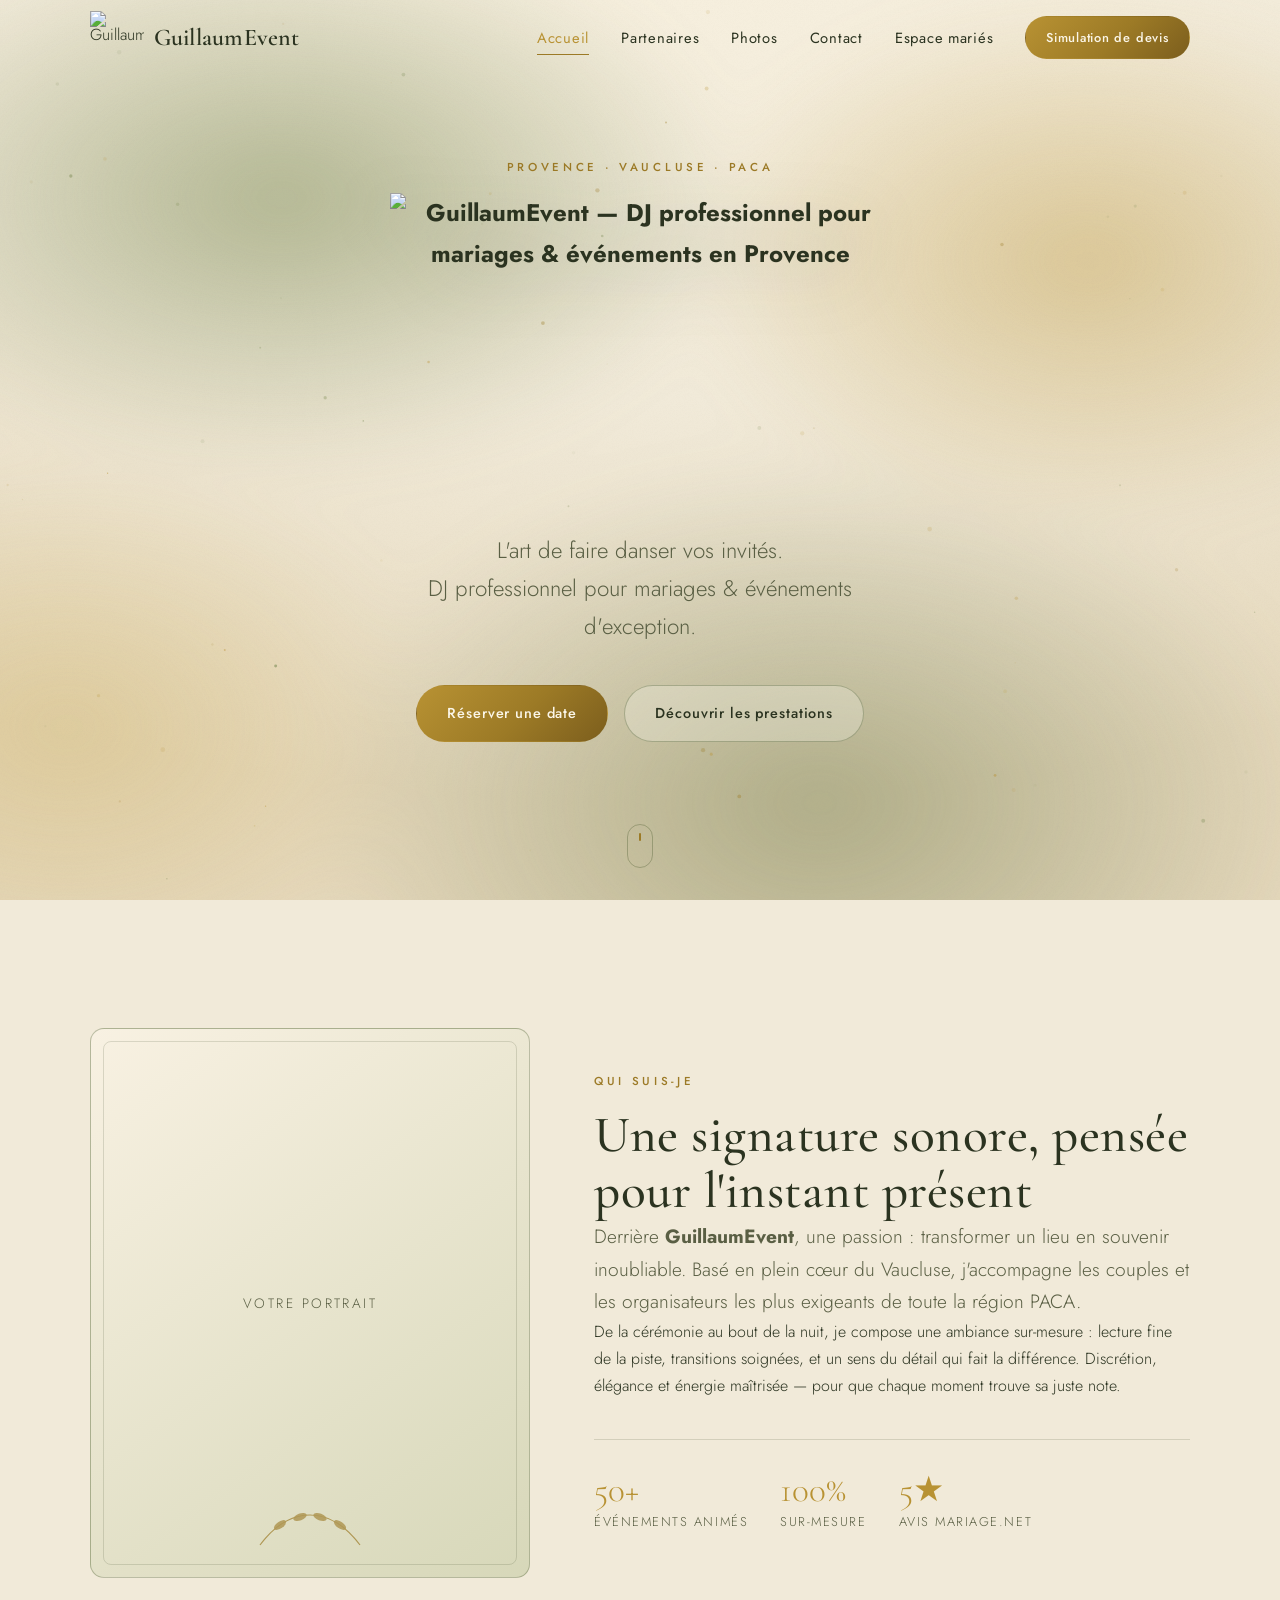
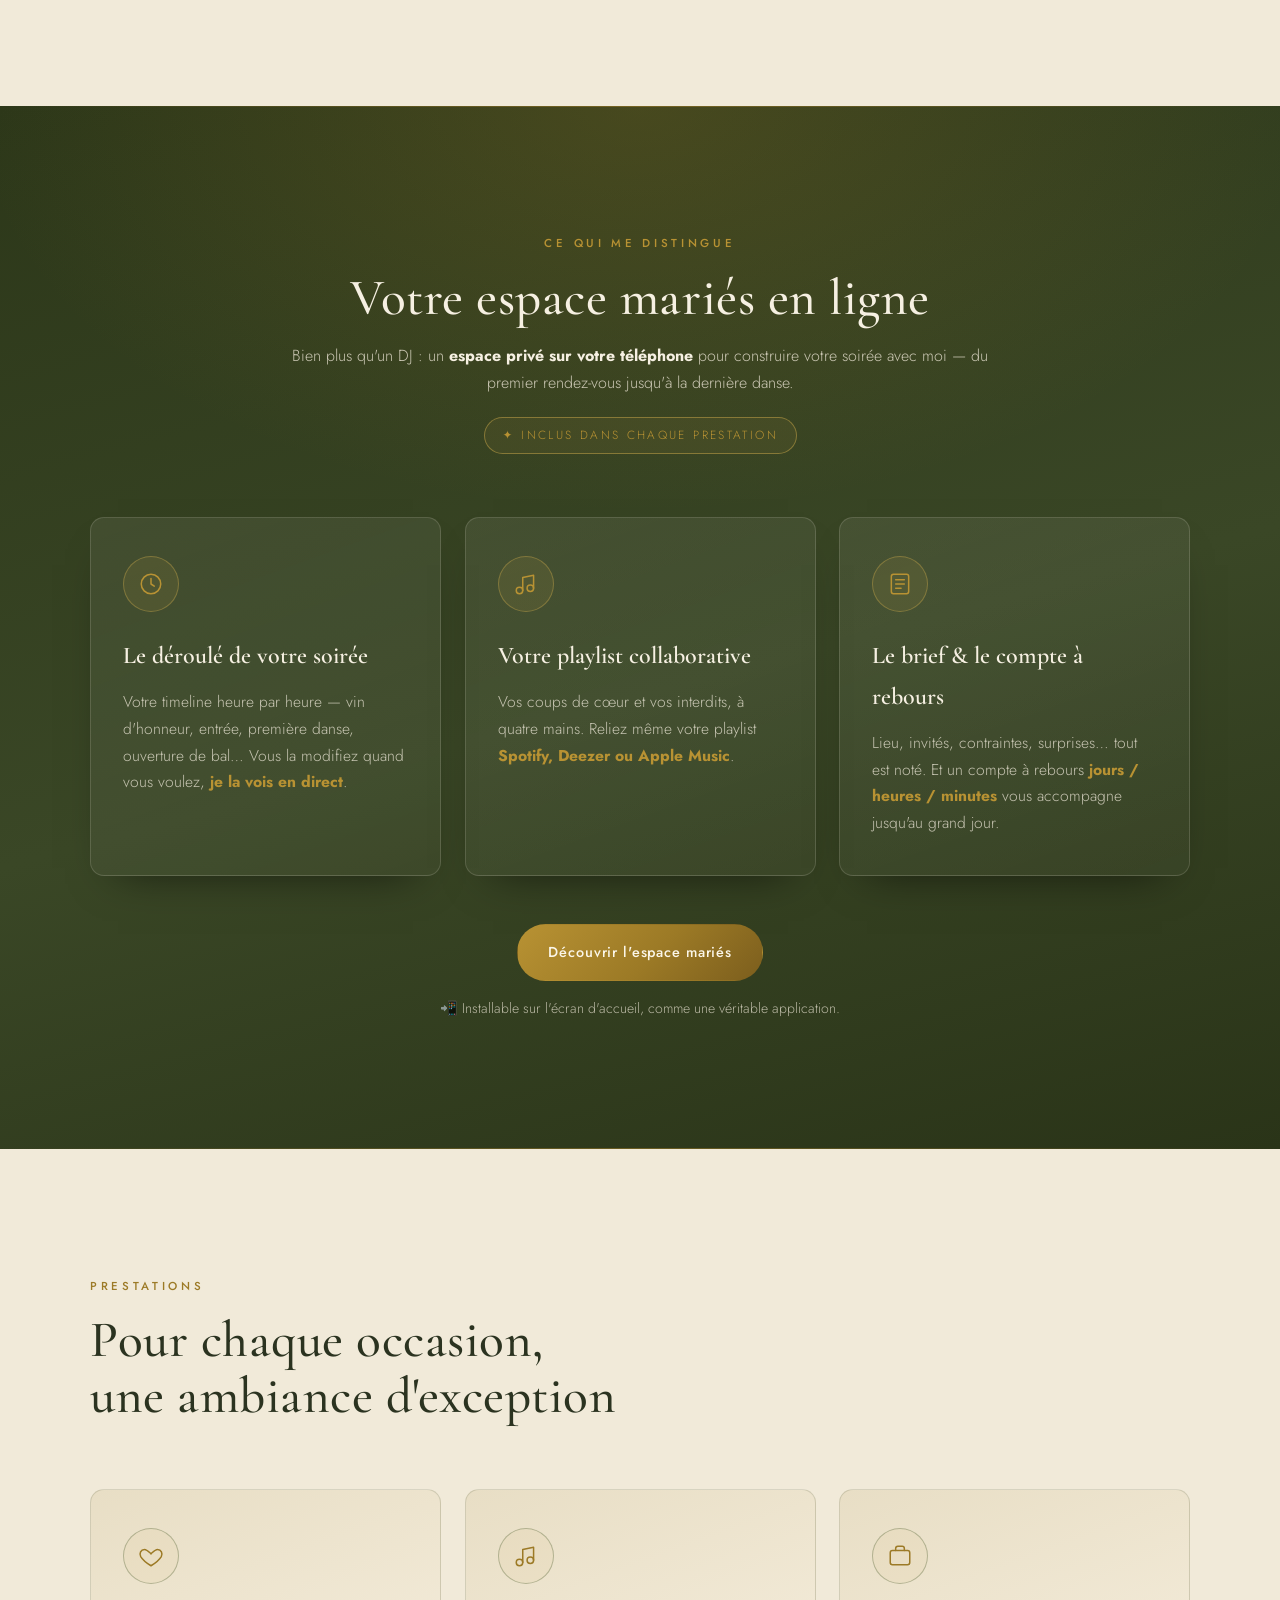
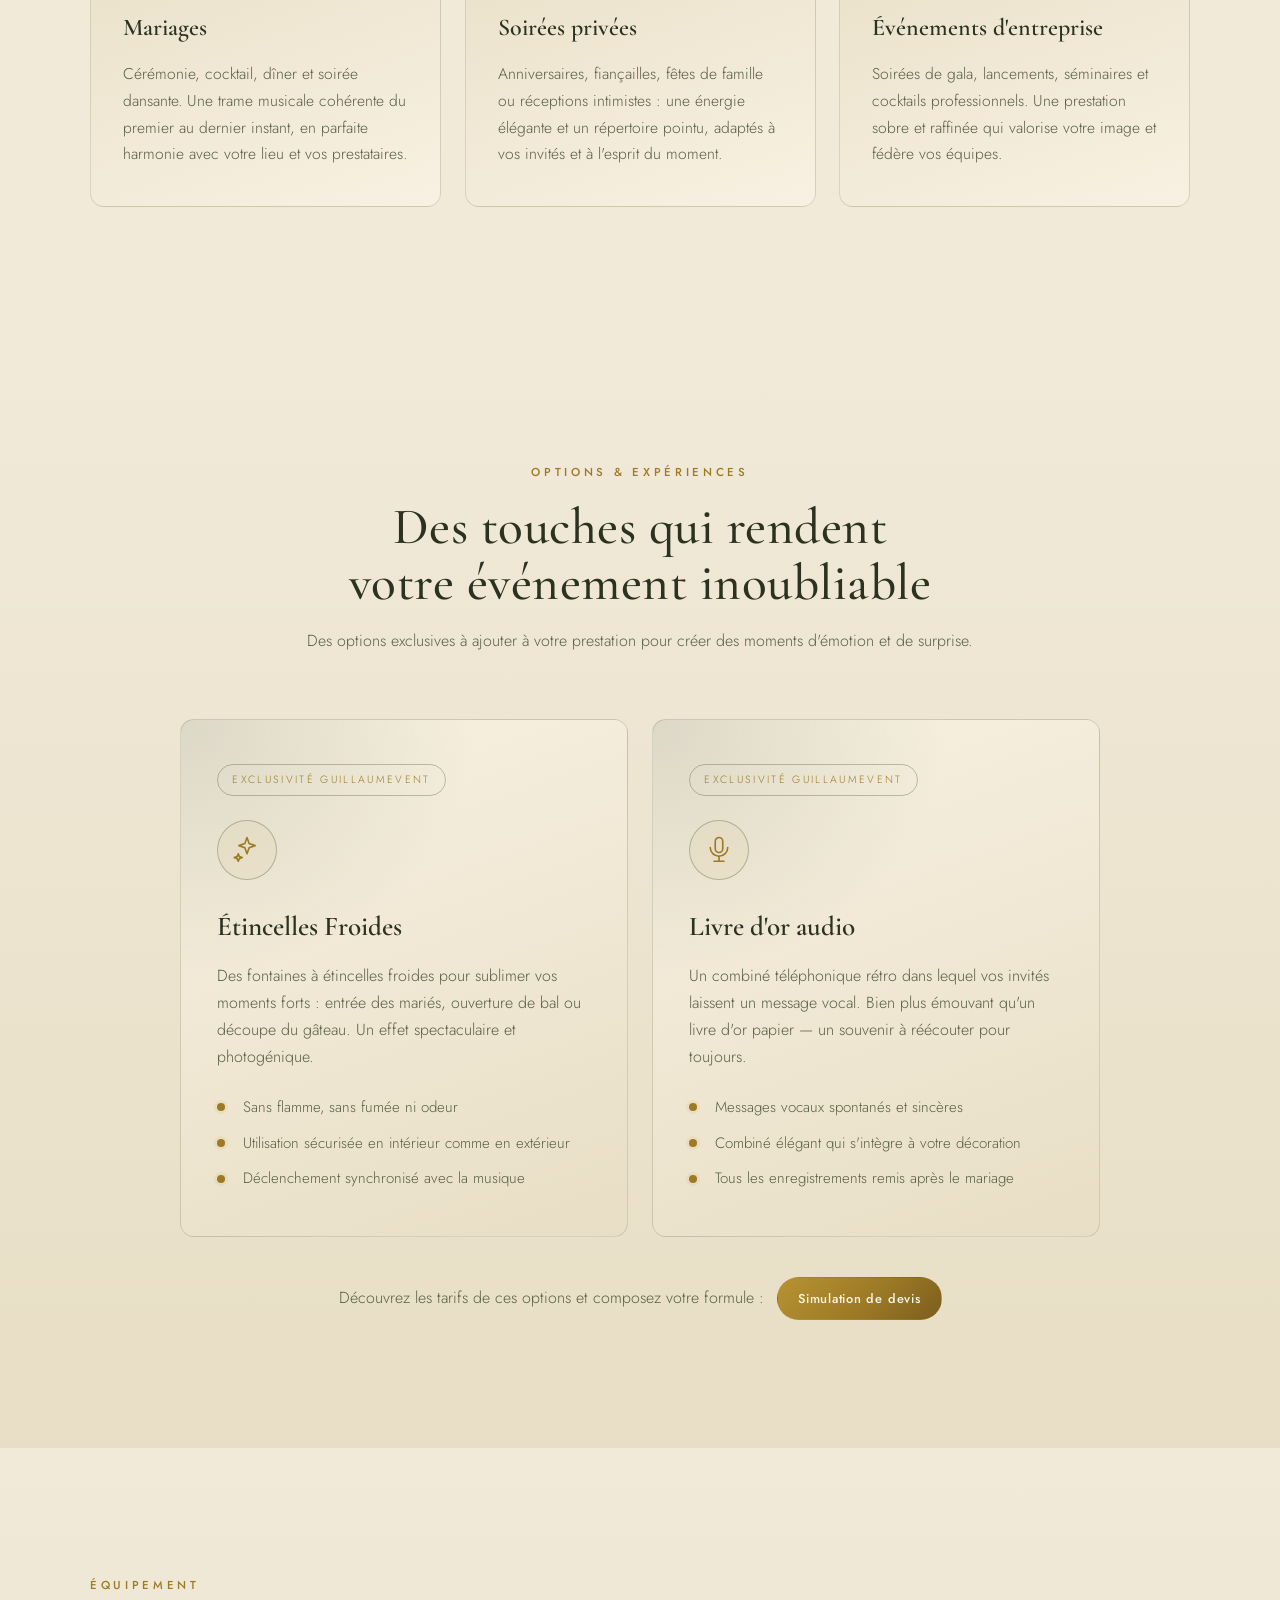
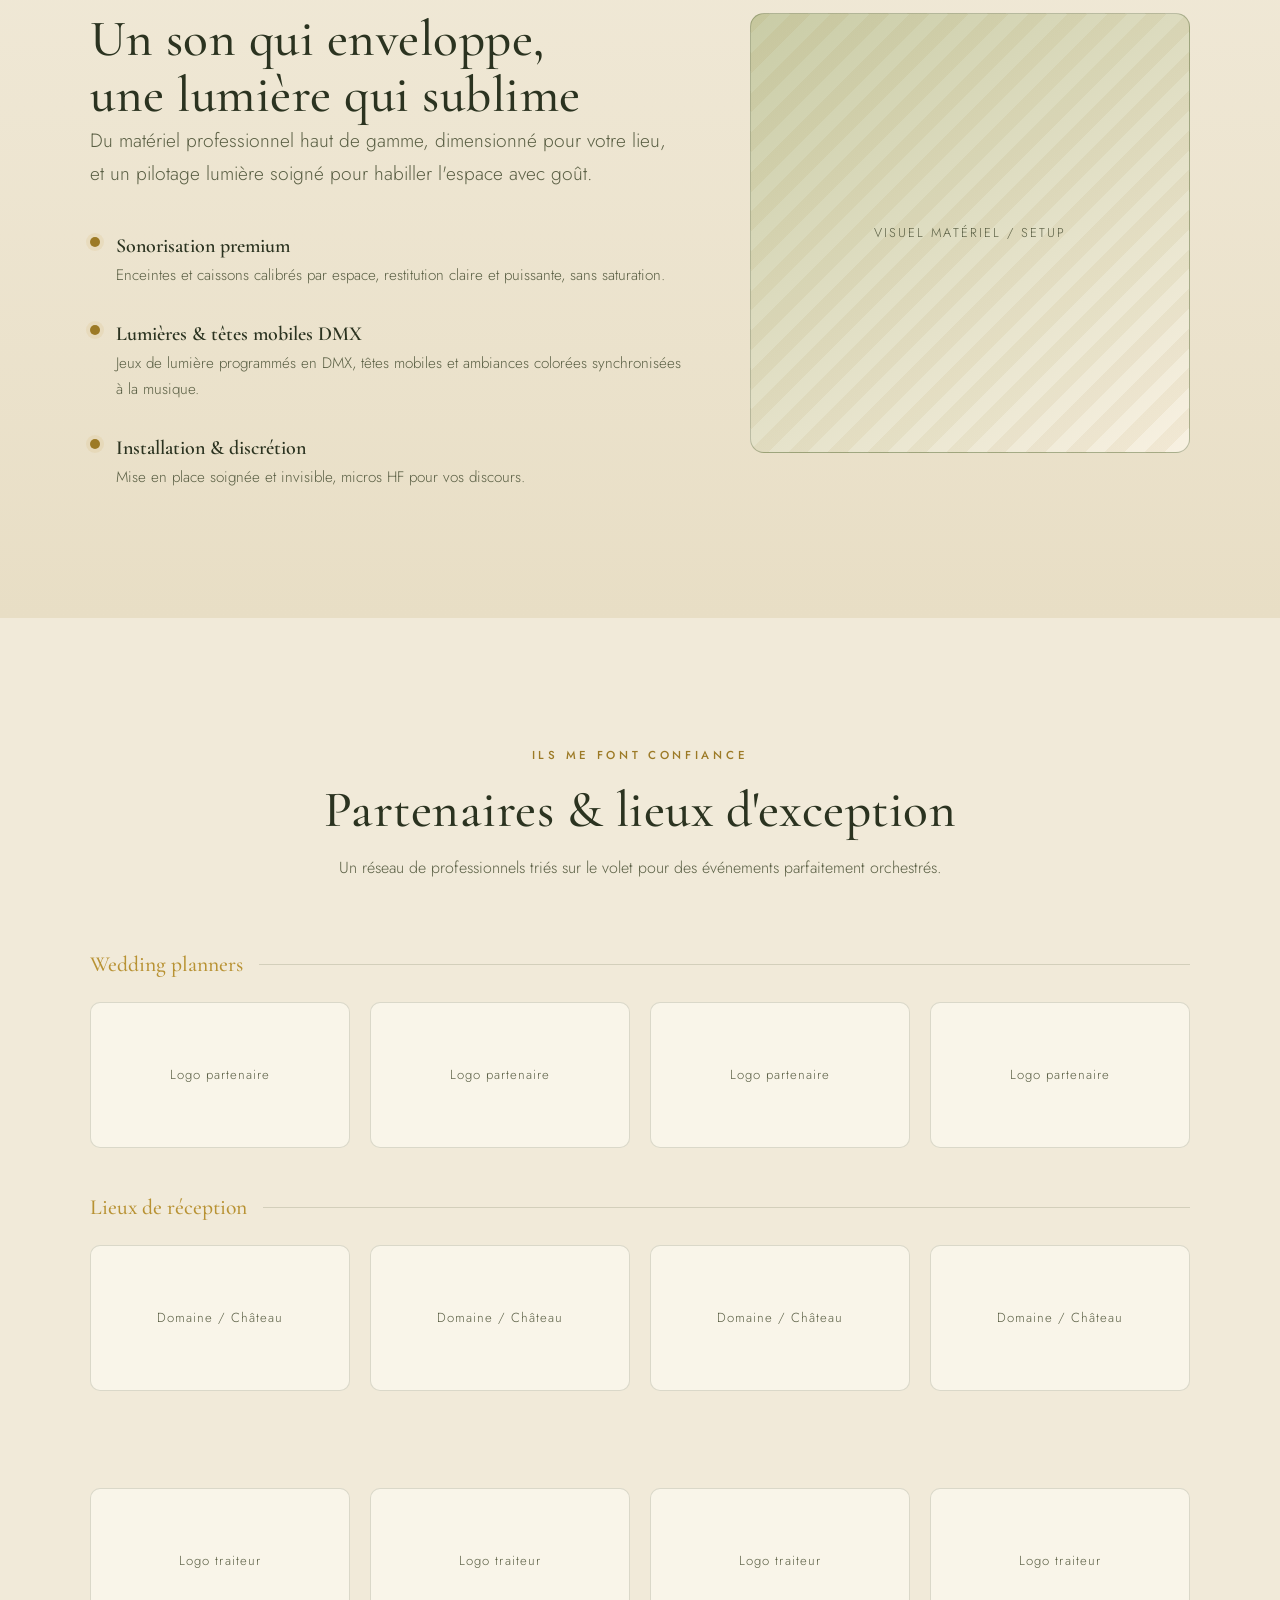
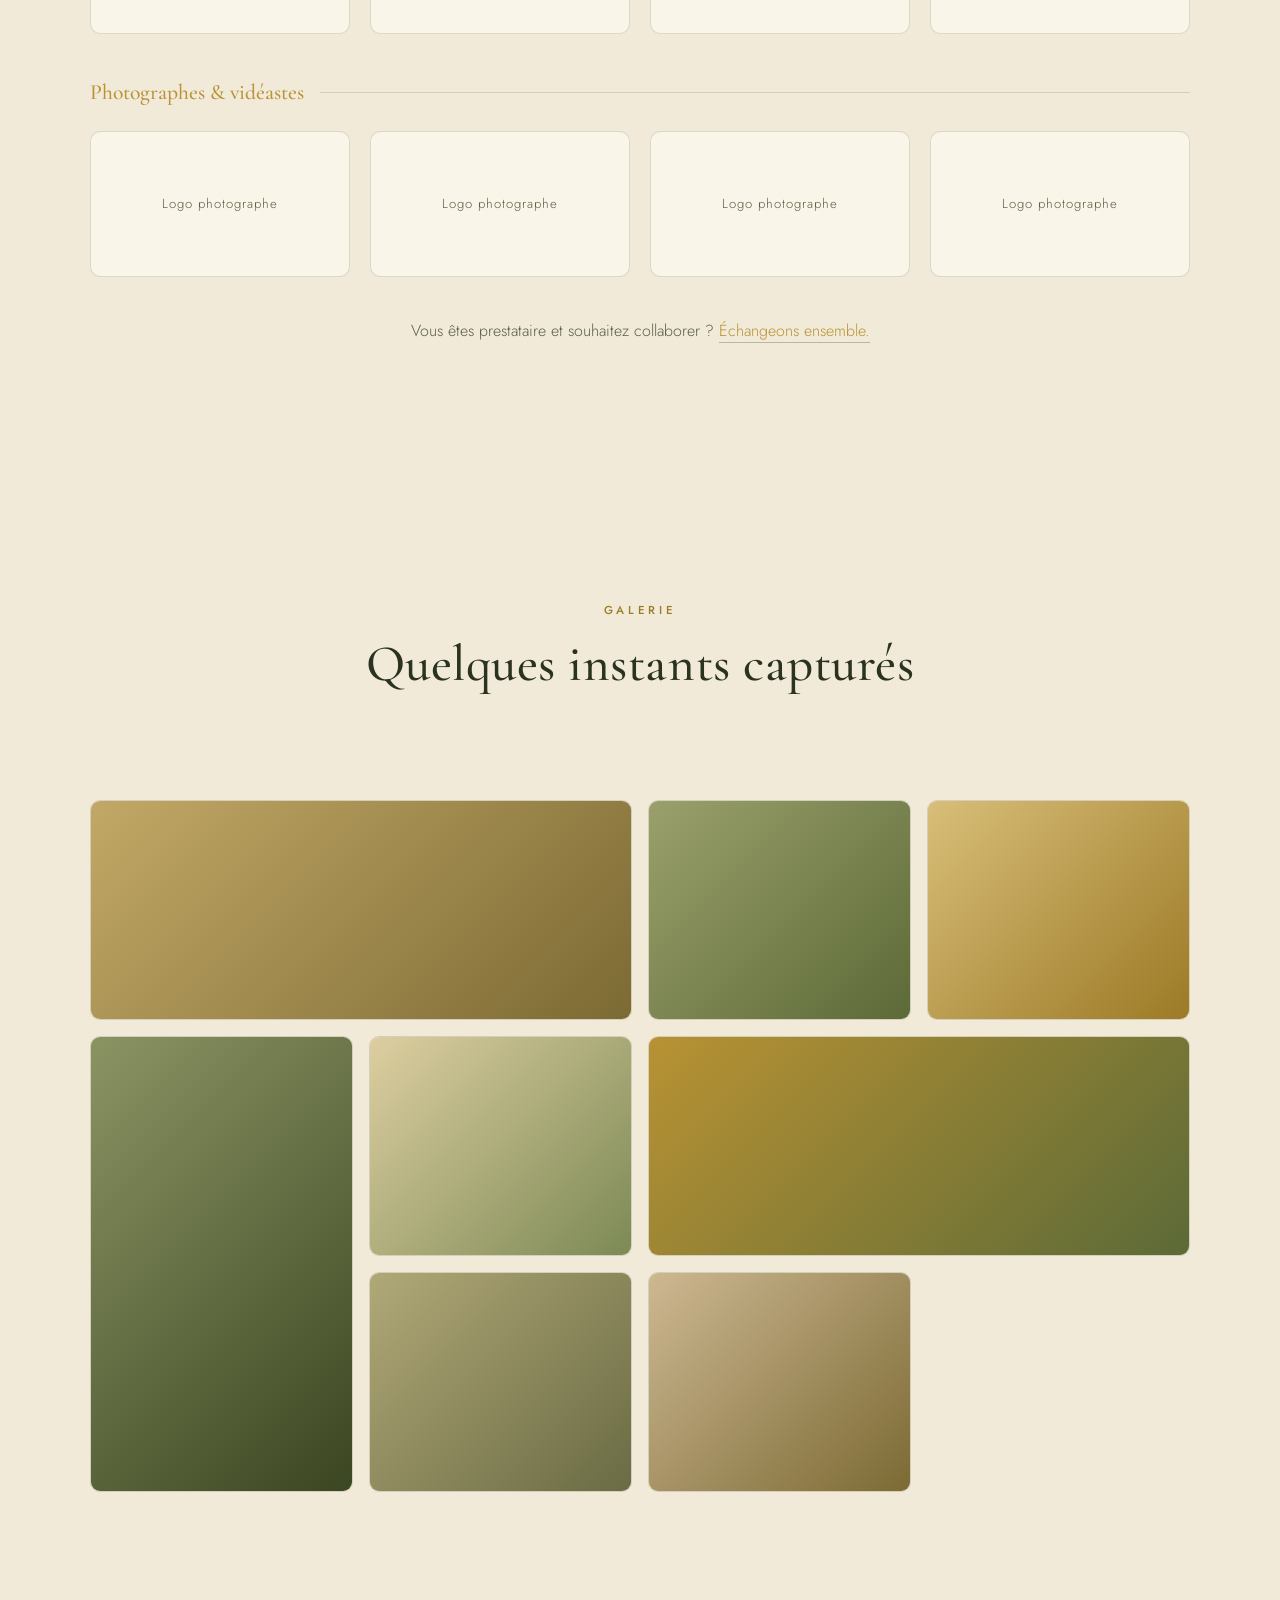
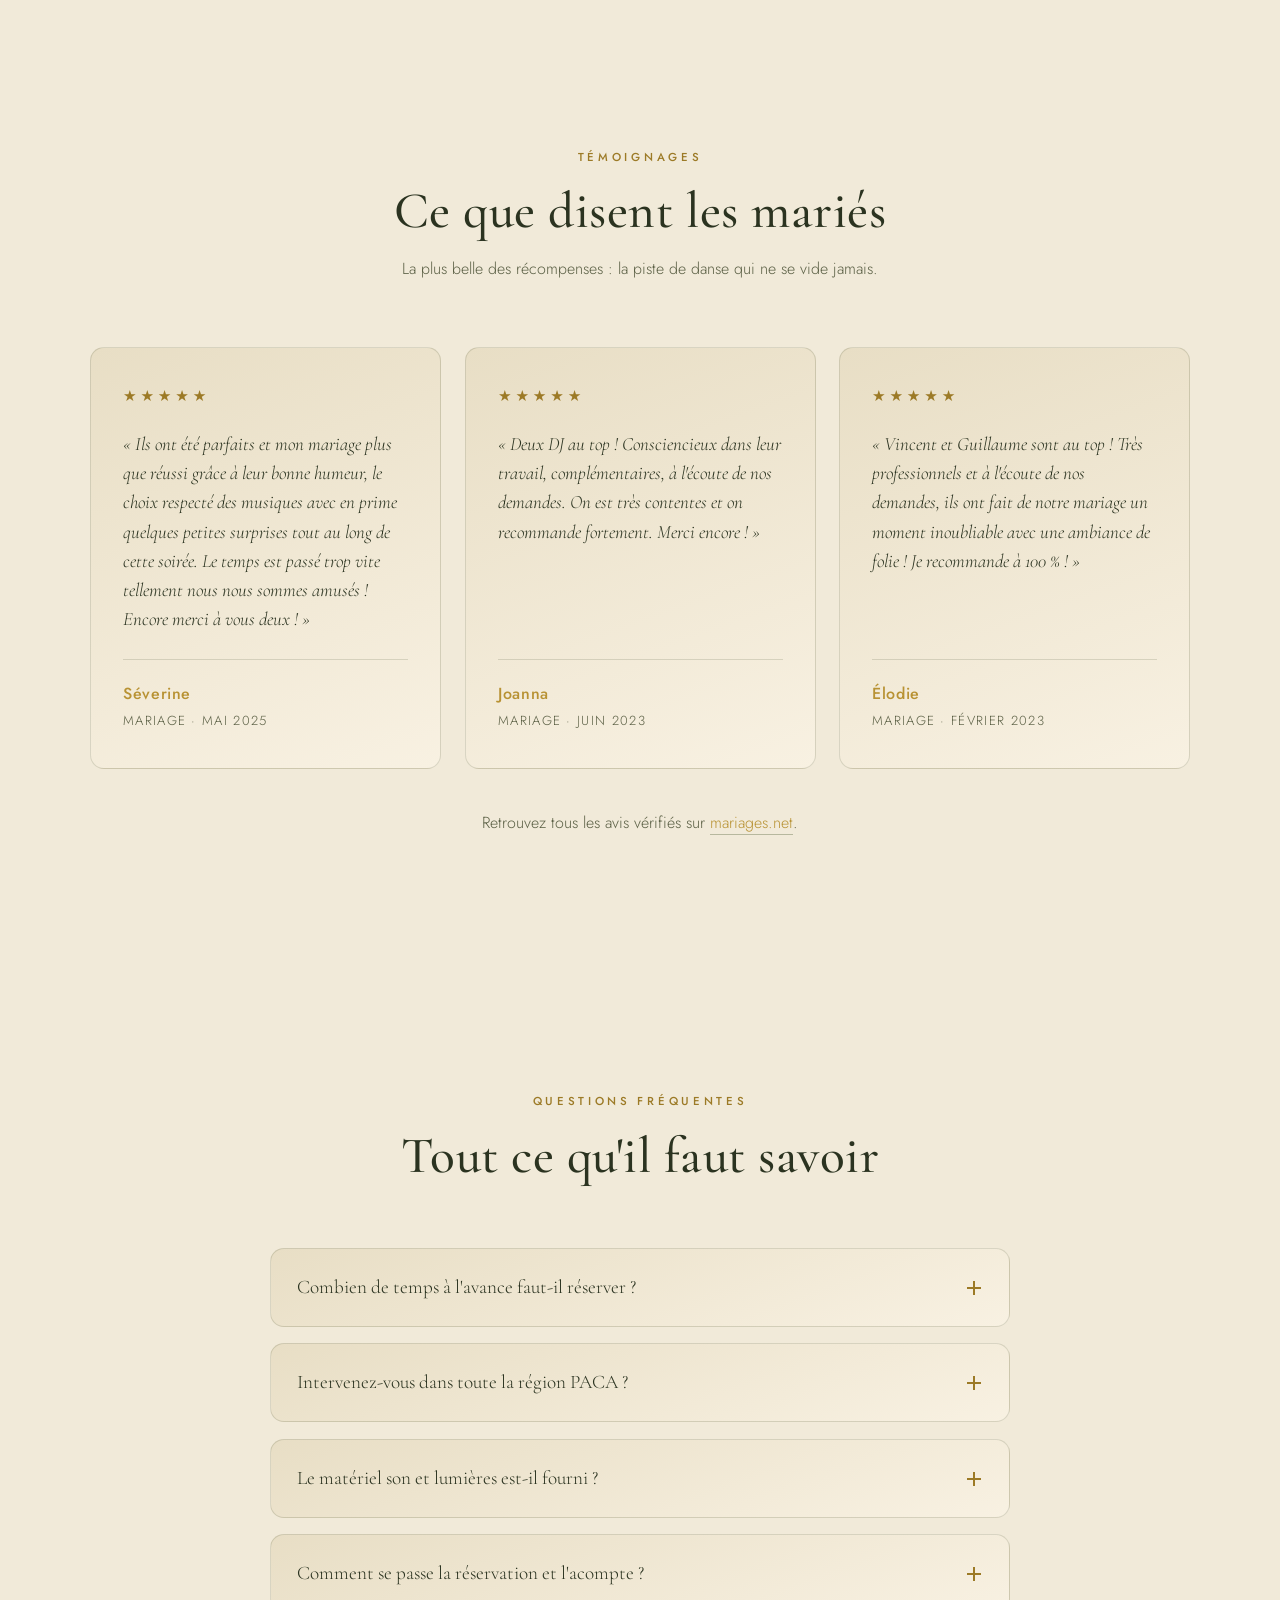
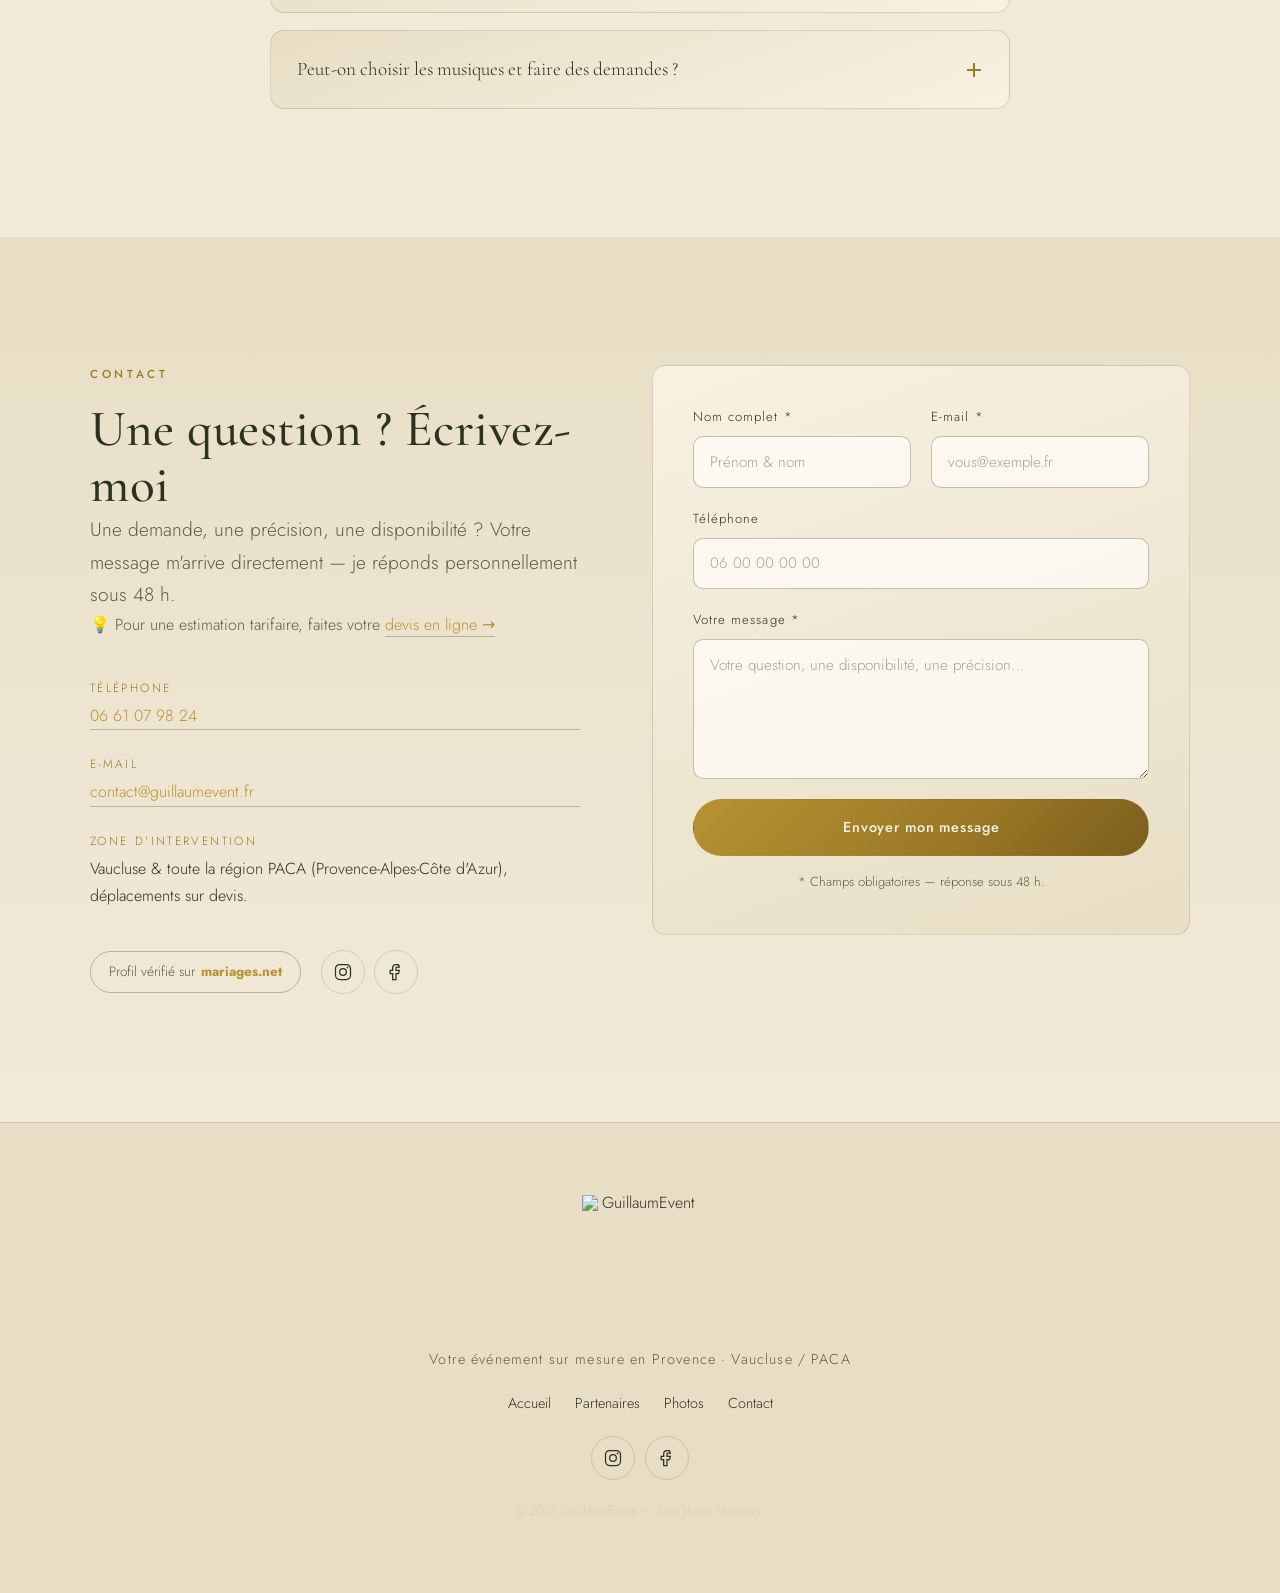
==== commit cb34b210: "Add files via upload" ====
--- a/index.html
+++ b/index.html
@@ -62,7 +62,8 @@
     ],
     "knowsAbout": ["DJ mariage", "DJ soirée privée", "DJ événement d'entreprise", "sonorisation", "éclairage DMX"],
     "sameAs": [
-      "https://www.instagram.com/dj_g_v"
+      "https://www.instagram.com/guillaumevent",
+      "https://www.facebook.com/people/GuillaumEvent/100063297304347/"
     ]
   }
   </script>
@@ -678,10 +679,10 @@
               Profil vérifié sur <strong>mariages.net</strong>
             </a>
             <div class="socials" aria-label="Réseaux sociaux">
-              <a href="https://www.instagram.com/dj_g_v" class="social" aria-label="Instagram (@dj_g_v)" target="_blank" rel="noopener">
+              <a href="https://www.instagram.com/guillaumevent" class="social" aria-label="Instagram (@guillaumevent)" target="_blank" rel="noopener">
                 <svg viewBox="0 0 24 24" fill="none" stroke="currentColor" stroke-width="1.5"><rect x="3" y="3" width="18" height="18" rx="5"/><circle cx="12" cy="12" r="4"/><circle cx="17.5" cy="6.5" r="1" fill="currentColor" stroke="none"/></svg>
               </a>
-              <a href="https://www.facebook.com/search/top?q=GuillaumEvent" class="social" aria-label="Facebook (GuillaumEvent)" target="_blank" rel="noopener">
+              <a href="https://www.facebook.com/people/GuillaumEvent/100063297304347/" class="social" aria-label="Facebook (GuillaumEvent)" target="_blank" rel="noopener">
                 <svg viewBox="0 0 24 24" fill="none" stroke="currentColor" stroke-width="1.5"><path d="M15 3h-3a4 4 0 0 0-4 4v3H5v4h3v7h4v-7h3l1-4h-4V7a1 1 0 0 1 1-1h3z"/></svg>
               </a>
             </div>
@@ -753,6 +754,14 @@
         <a href="#photos">Photos</a>
         <a href="#contact">Contact</a>
       </nav>
+      <div class="socials socials--footer" aria-label="Réseaux sociaux">
+        <a href="https://www.instagram.com/guillaumevent" class="social" aria-label="Instagram (@guillaumevent)" target="_blank" rel="noopener">
+          <svg viewBox="0 0 24 24" fill="none" stroke="currentColor" stroke-width="1.5"><rect x="3" y="3" width="18" height="18" rx="5"/><circle cx="12" cy="12" r="4"/><circle cx="17.5" cy="6.5" r="1" fill="currentColor" stroke="none"/></svg>
+        </a>
+        <a href="https://www.facebook.com/people/GuillaumEvent/100063297304347/" class="social" aria-label="Facebook (GuillaumEvent)" target="_blank" rel="noopener">
+          <svg viewBox="0 0 24 24" fill="none" stroke="currentColor" stroke-width="1.5"><path d="M15 3h-3a4 4 0 0 0-4 4v3H5v4h3v7h4v-7h3l1-4h-4V7a1 1 0 0 1 1-1h3z"/></svg>
+        </a>
+      </div>
       <p class="footer__copy">© <span id="year"></span> GuillaumEvent — Tous droits réservés.</p>
     </div>
   </footer>
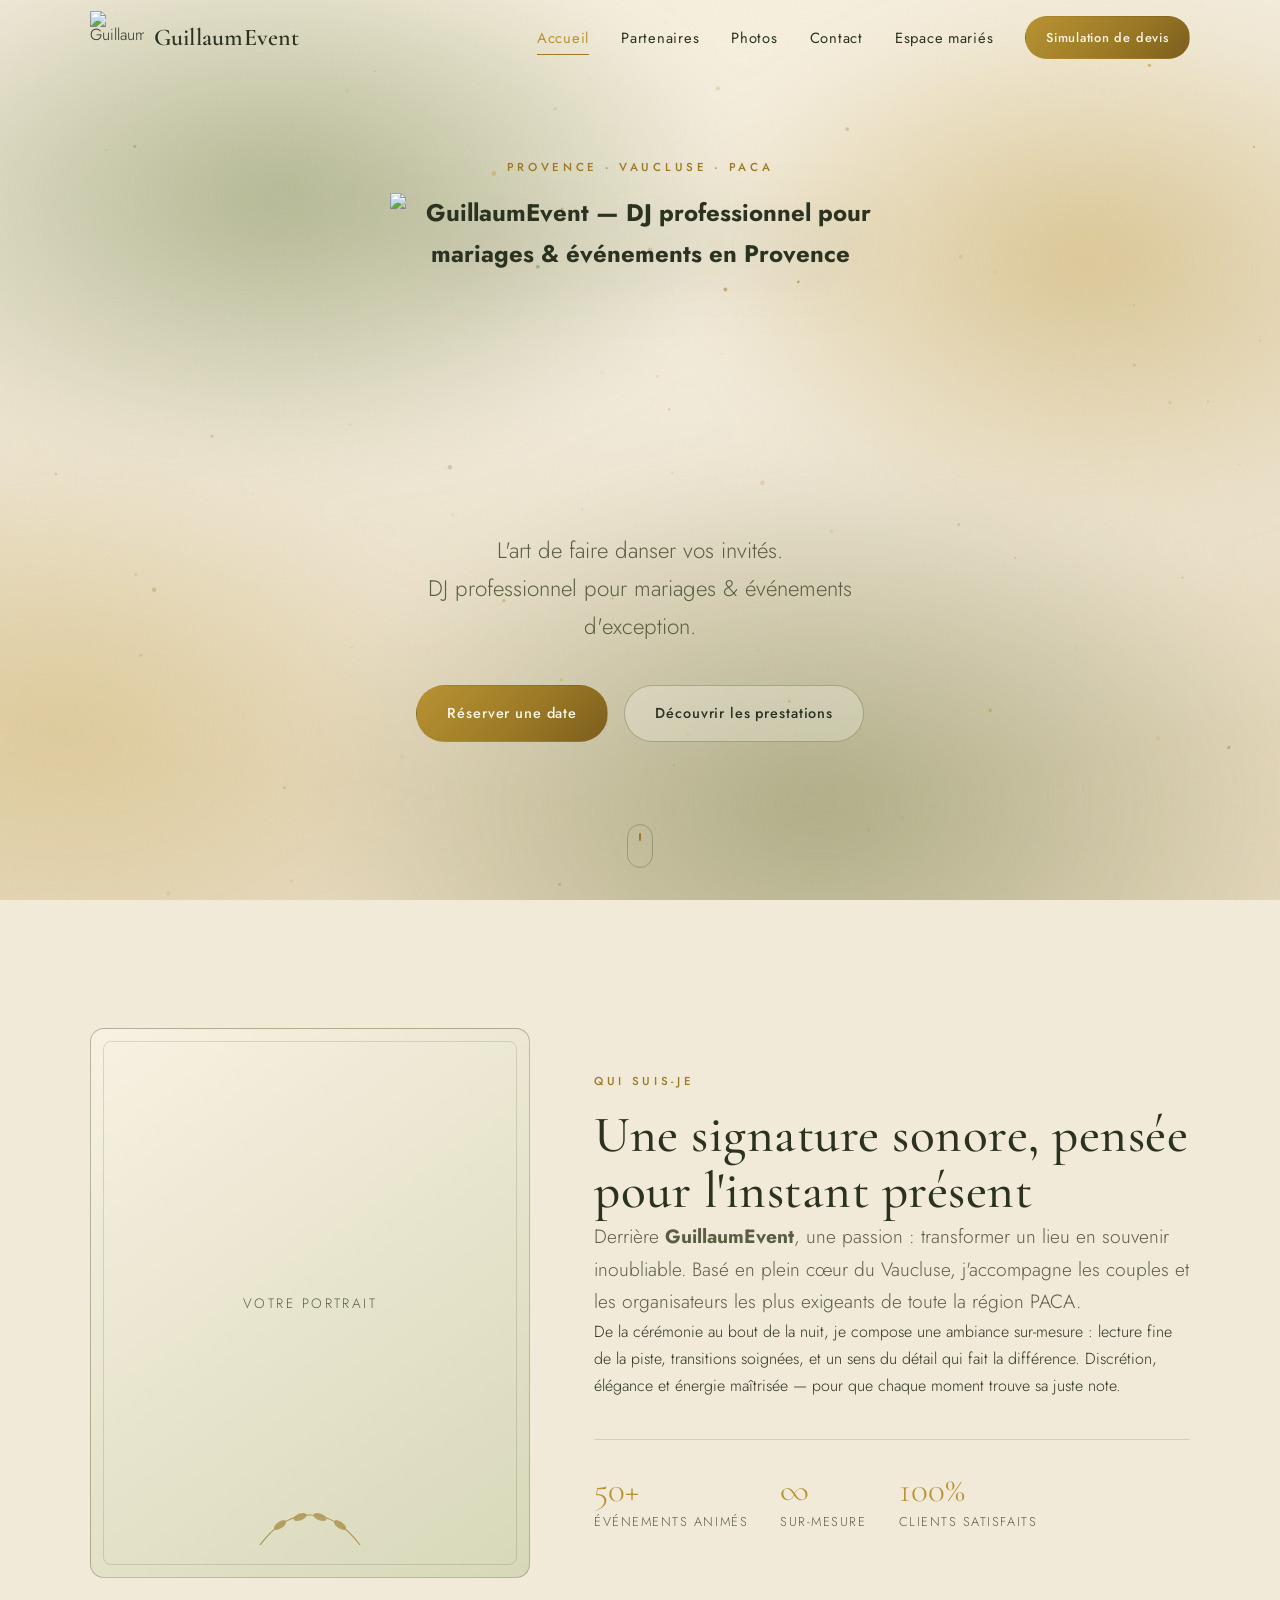
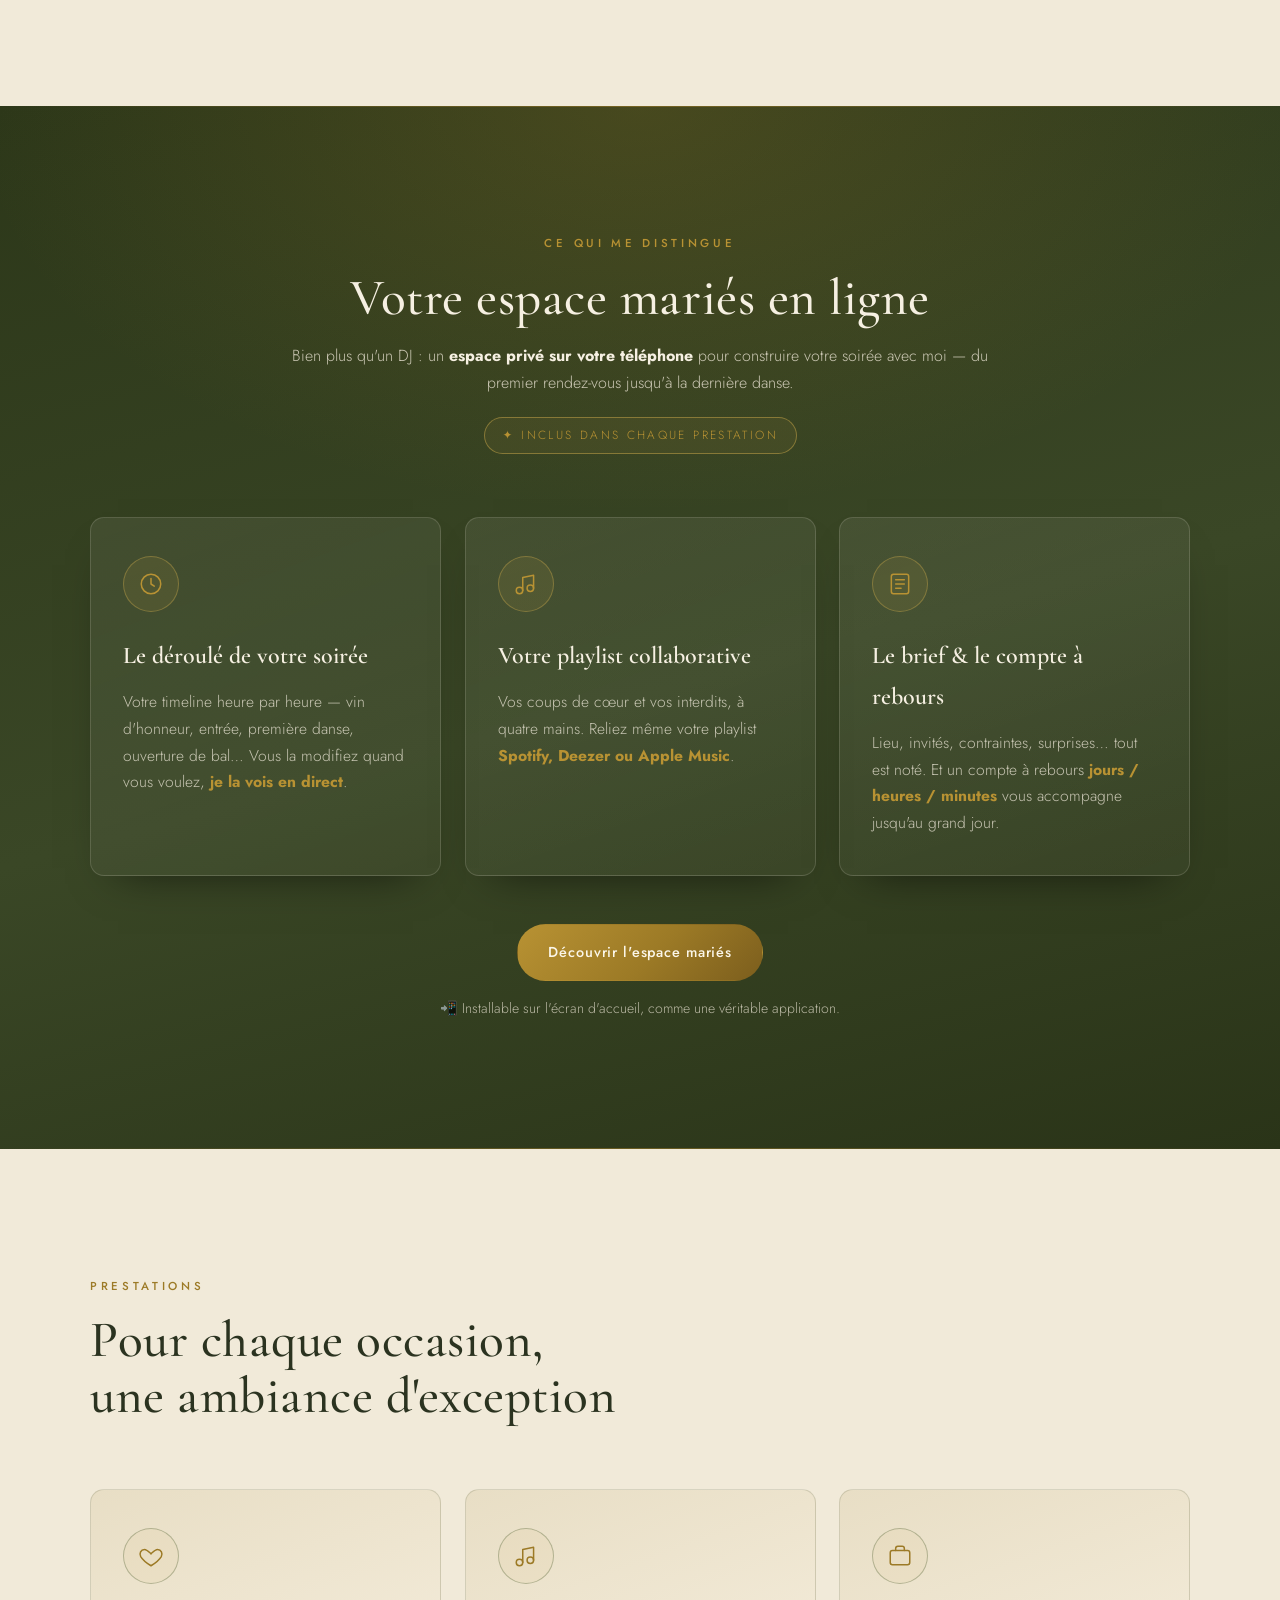
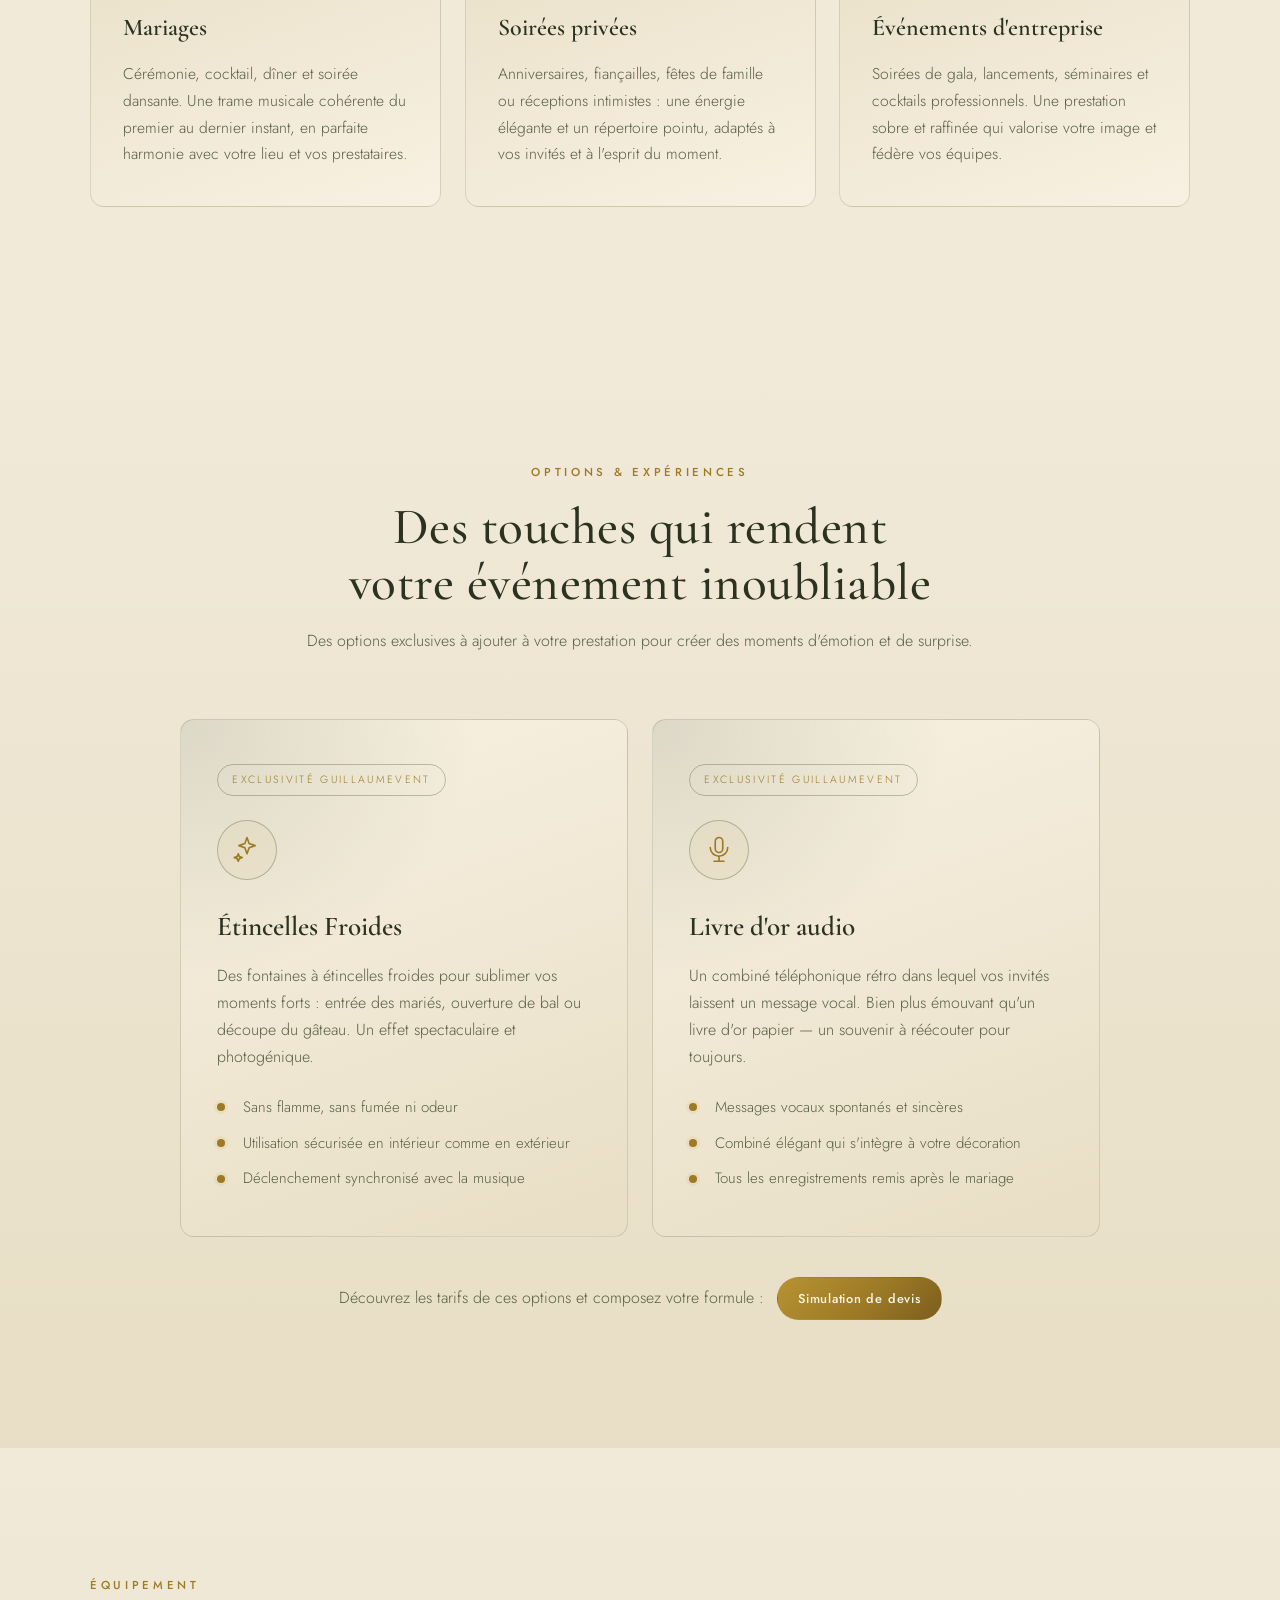
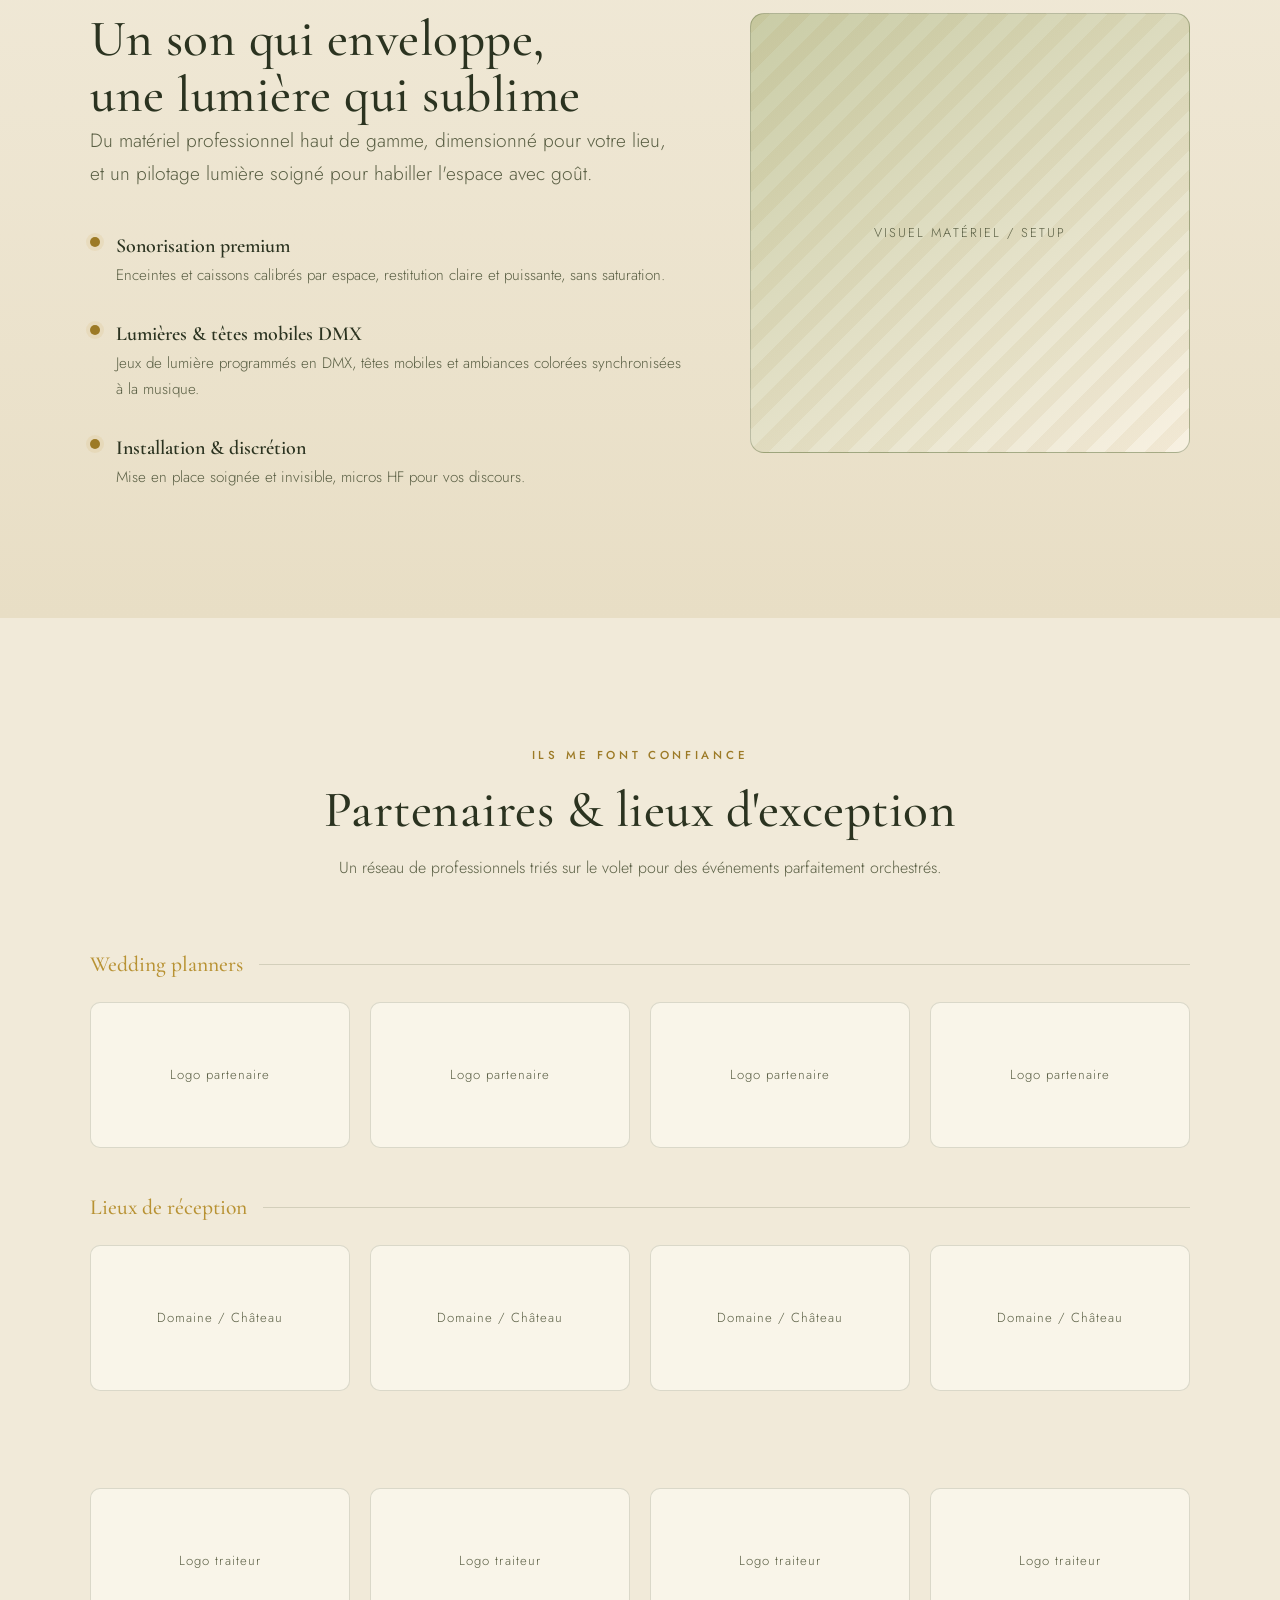
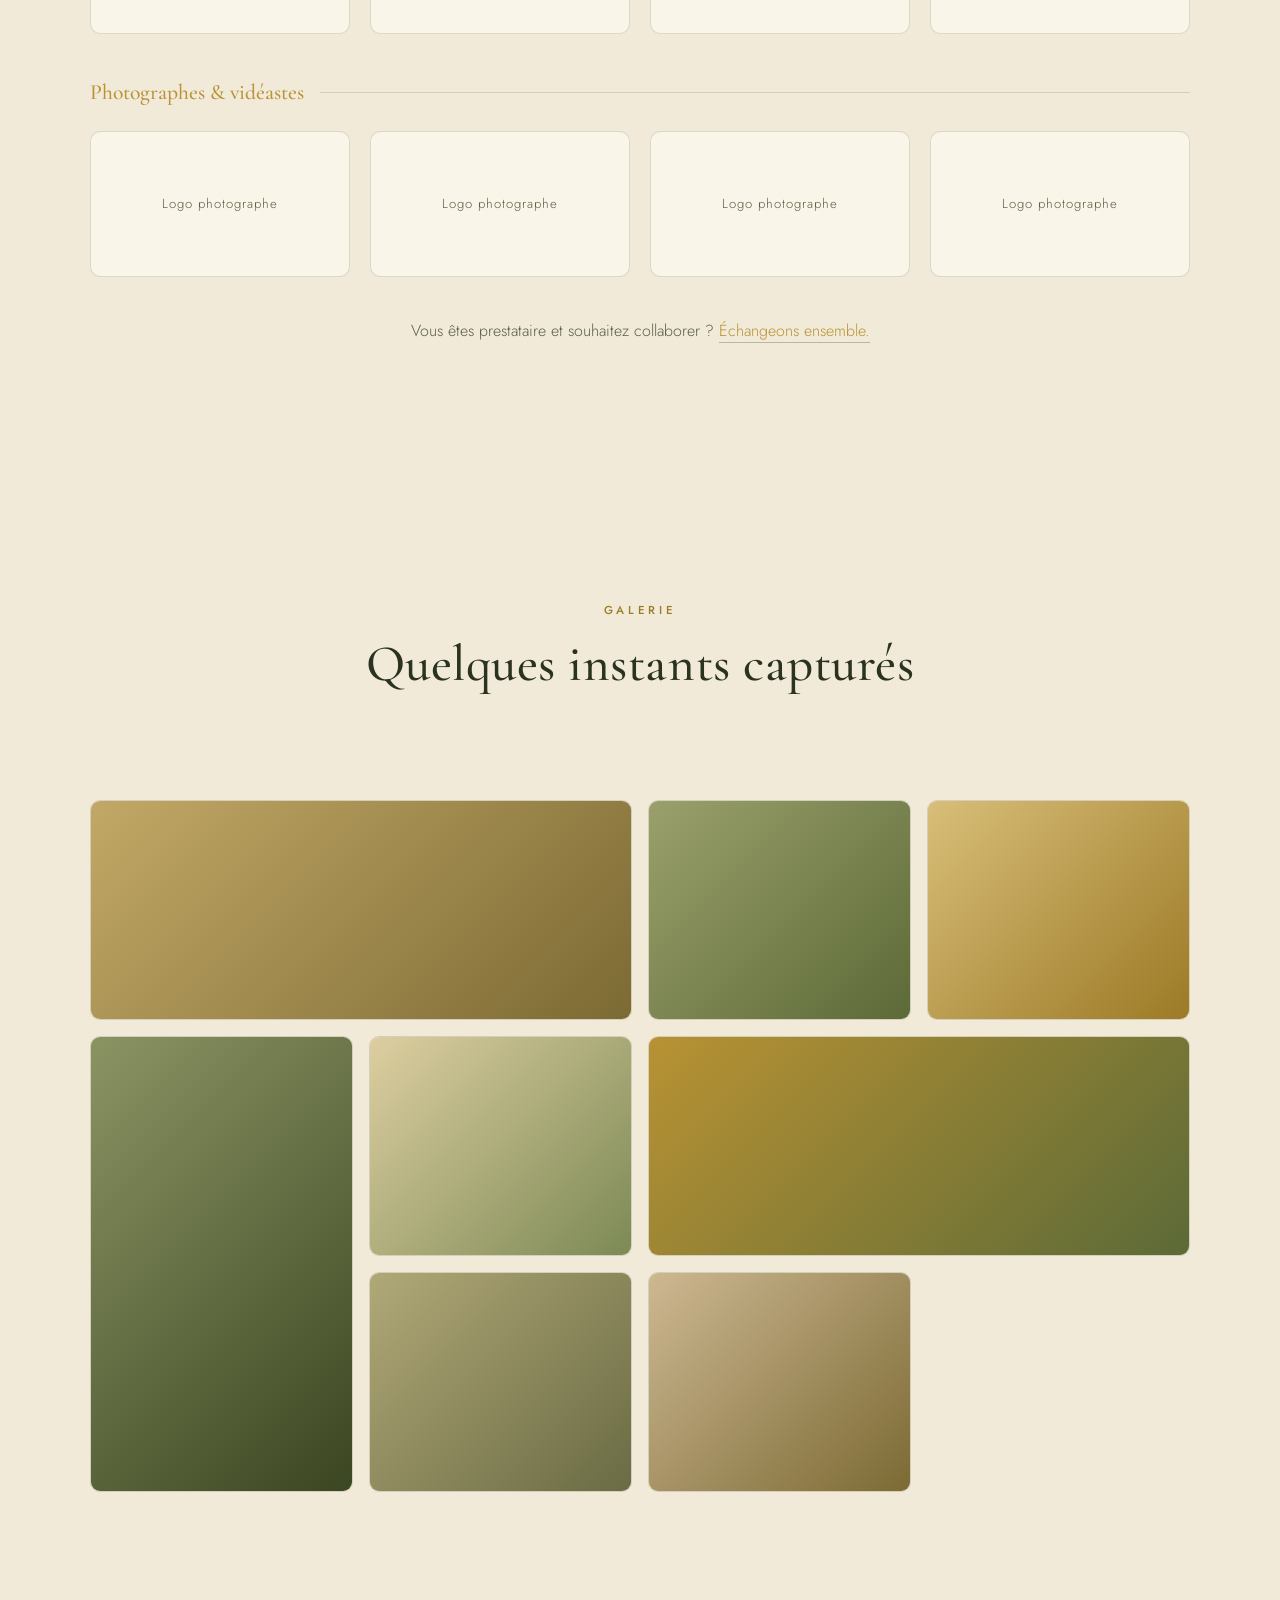
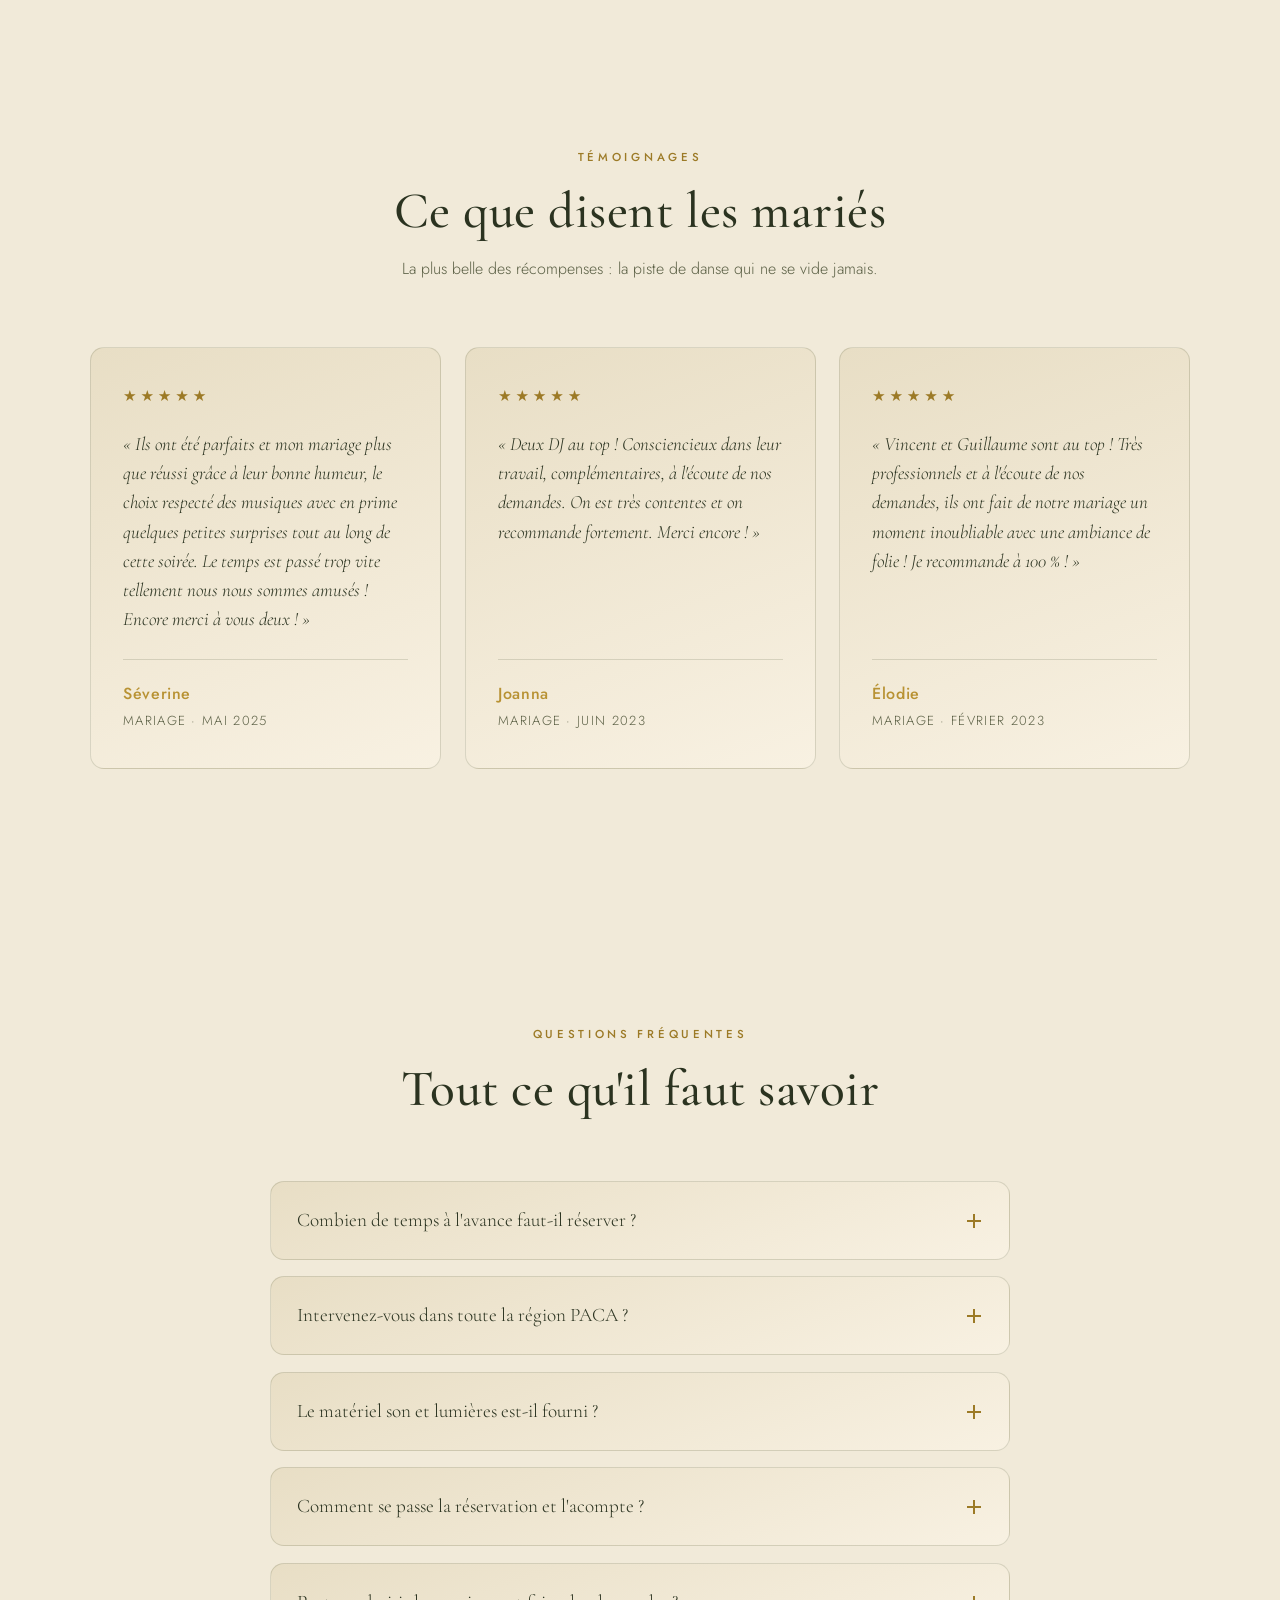
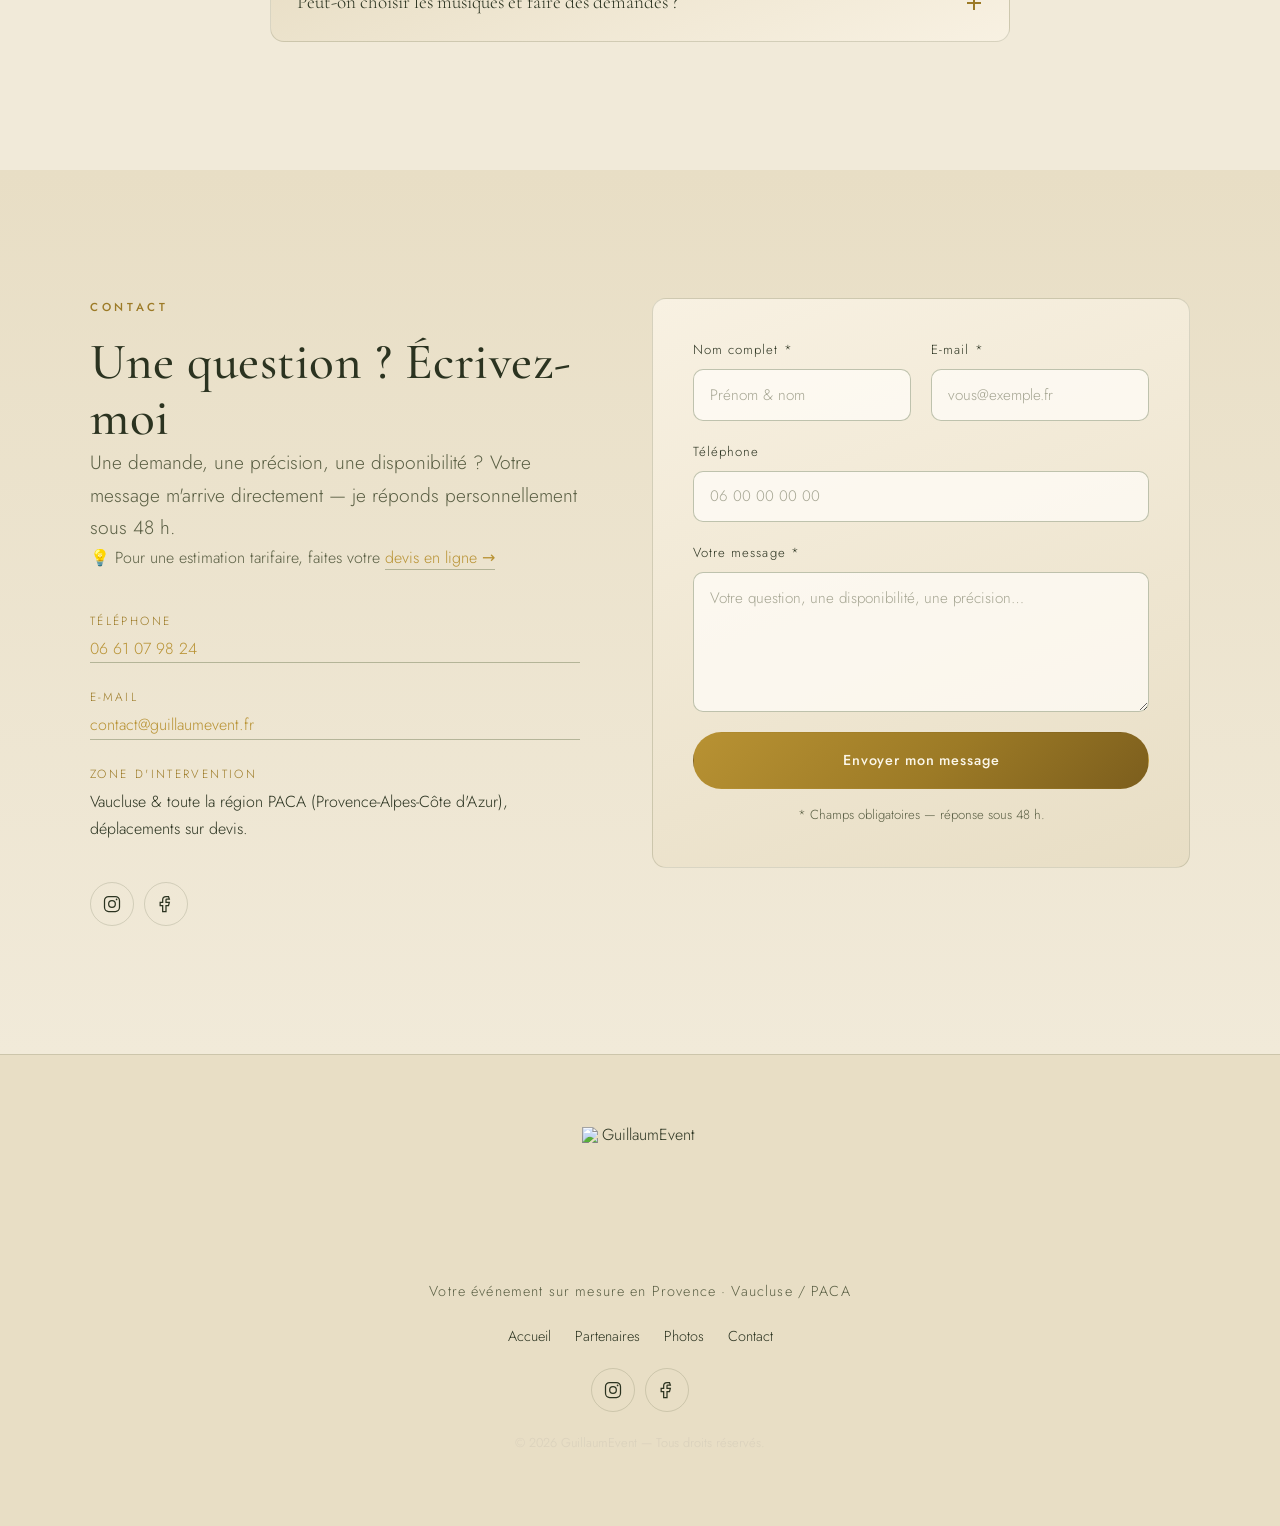
==== commit 888ab5fd: "Add files via upload" ====
--- a/index.html
+++ b/index.html
@@ -165,8 +165,8 @@
 
           <ul class="stats reveal" data-reveal data-reveal-delay="280">
             <li><span class="stats__num">50+</span><span class="stats__label">Événements animés</span></li>
-            <li><span class="stats__num">100%</span><span class="stats__label">Sur-mesure</span></li>
-            <li><span class="stats__num">5★</span><span class="stats__label">Avis mariage.net</span></li>
+            <li><span class="stats__num">∞</span><span class="stats__label">Sur-mesure</span></li>
+            <li><span class="stats__num">100%</span><span class="stats__label">Clients satisfaits</span></li>
           </ul>
         </div>
       </div>
@@ -562,11 +562,6 @@
             </figcaption>
           </figure>
         </div>
-
-        <p class="temoignages__note reveal" data-reveal>
-          Retrouvez tous les avis vérifiés sur
-          <a href="https://www.mariages.net" target="_blank" rel="noopener" class="link-gold">mariages.net</a>.
-        </p>
       </div>
     </section>
 
@@ -675,9 +670,6 @@
           </ul>
 
           <div class="contact__social reveal" data-reveal data-reveal-delay="260">
-            <a href="https://www.mariages.net" target="_blank" rel="noopener" class="badge-mariage">
-              Profil vérifié sur <strong>mariages.net</strong>
-            </a>
             <div class="socials" aria-label="Réseaux sociaux">
               <a href="https://www.instagram.com/guillaumevent" class="social" aria-label="Instagram (@guillaumevent)" target="_blank" rel="noopener">
                 <svg viewBox="0 0 24 24" fill="none" stroke="currentColor" stroke-width="1.5"><rect x="3" y="3" width="18" height="18" rx="5"/><circle cx="12" cy="12" r="4"/><circle cx="17.5" cy="6.5" r="1" fill="currentColor" stroke="none"/></svg>
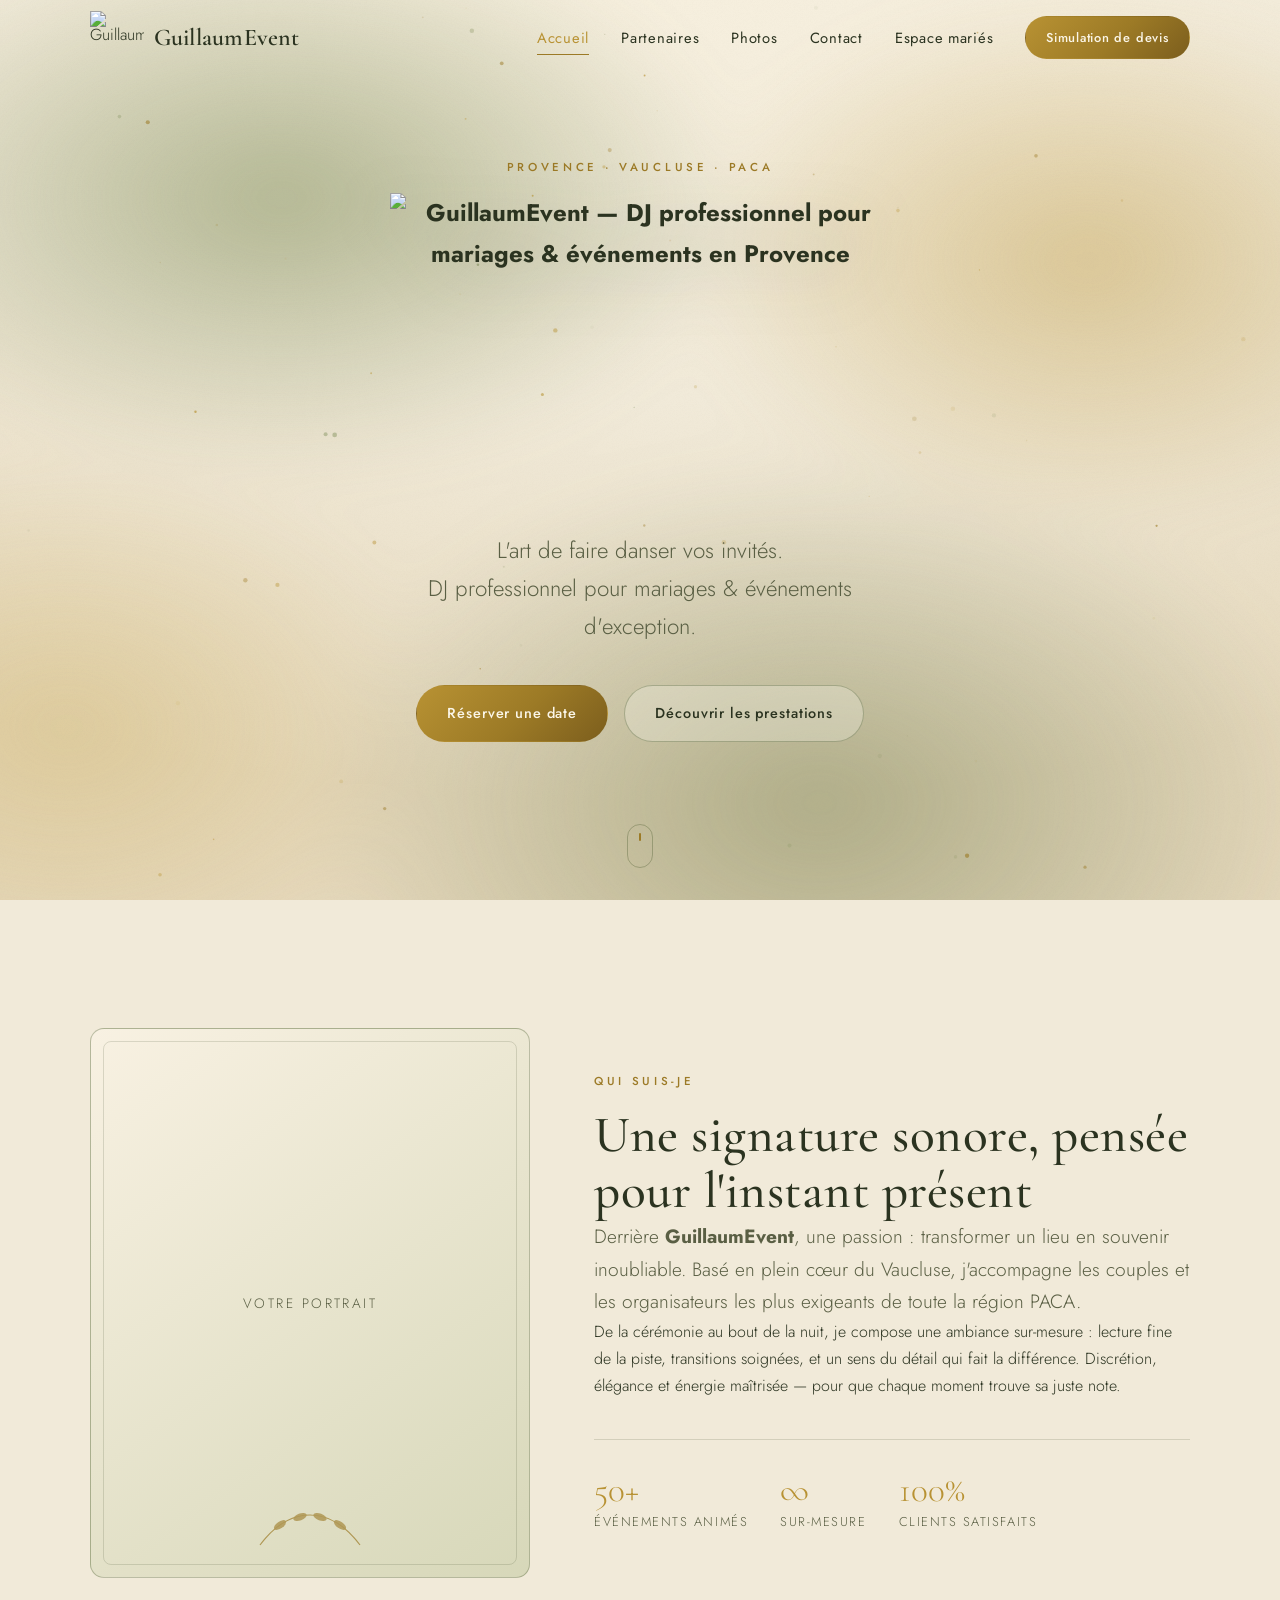
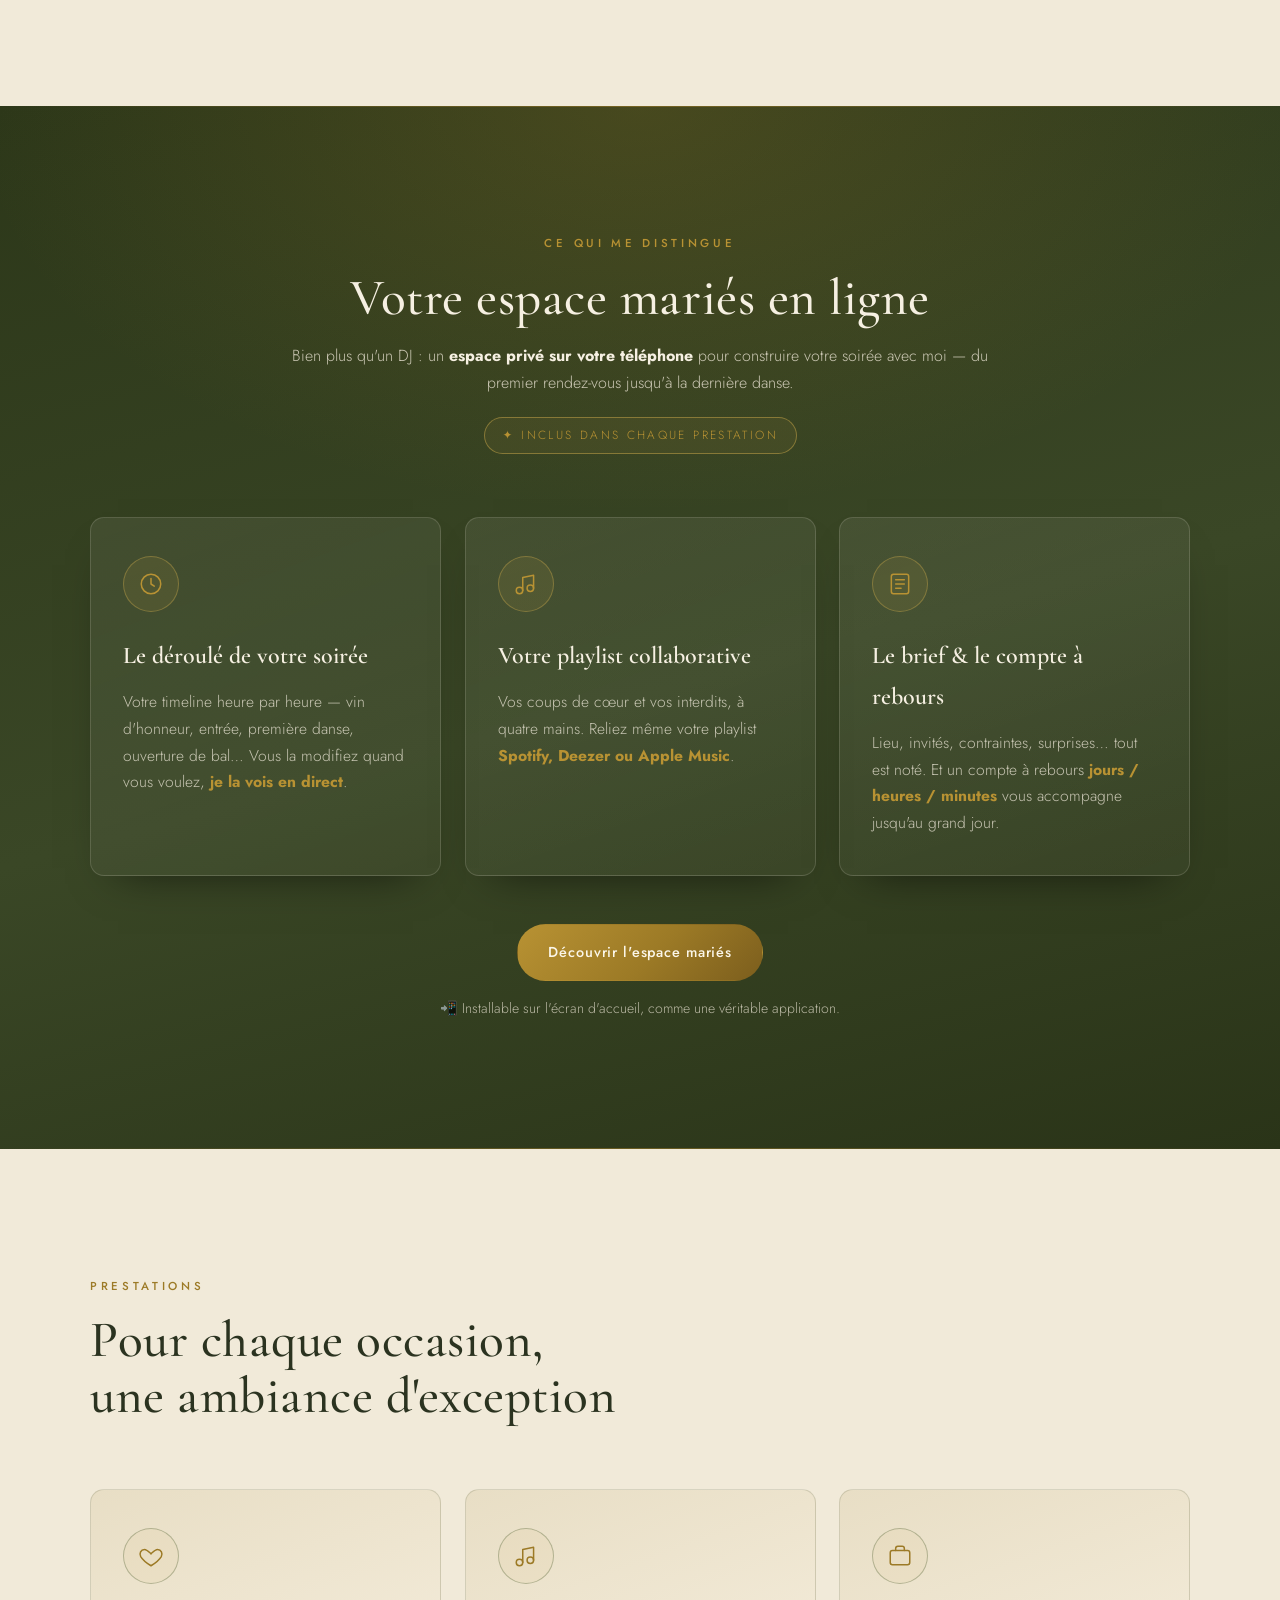
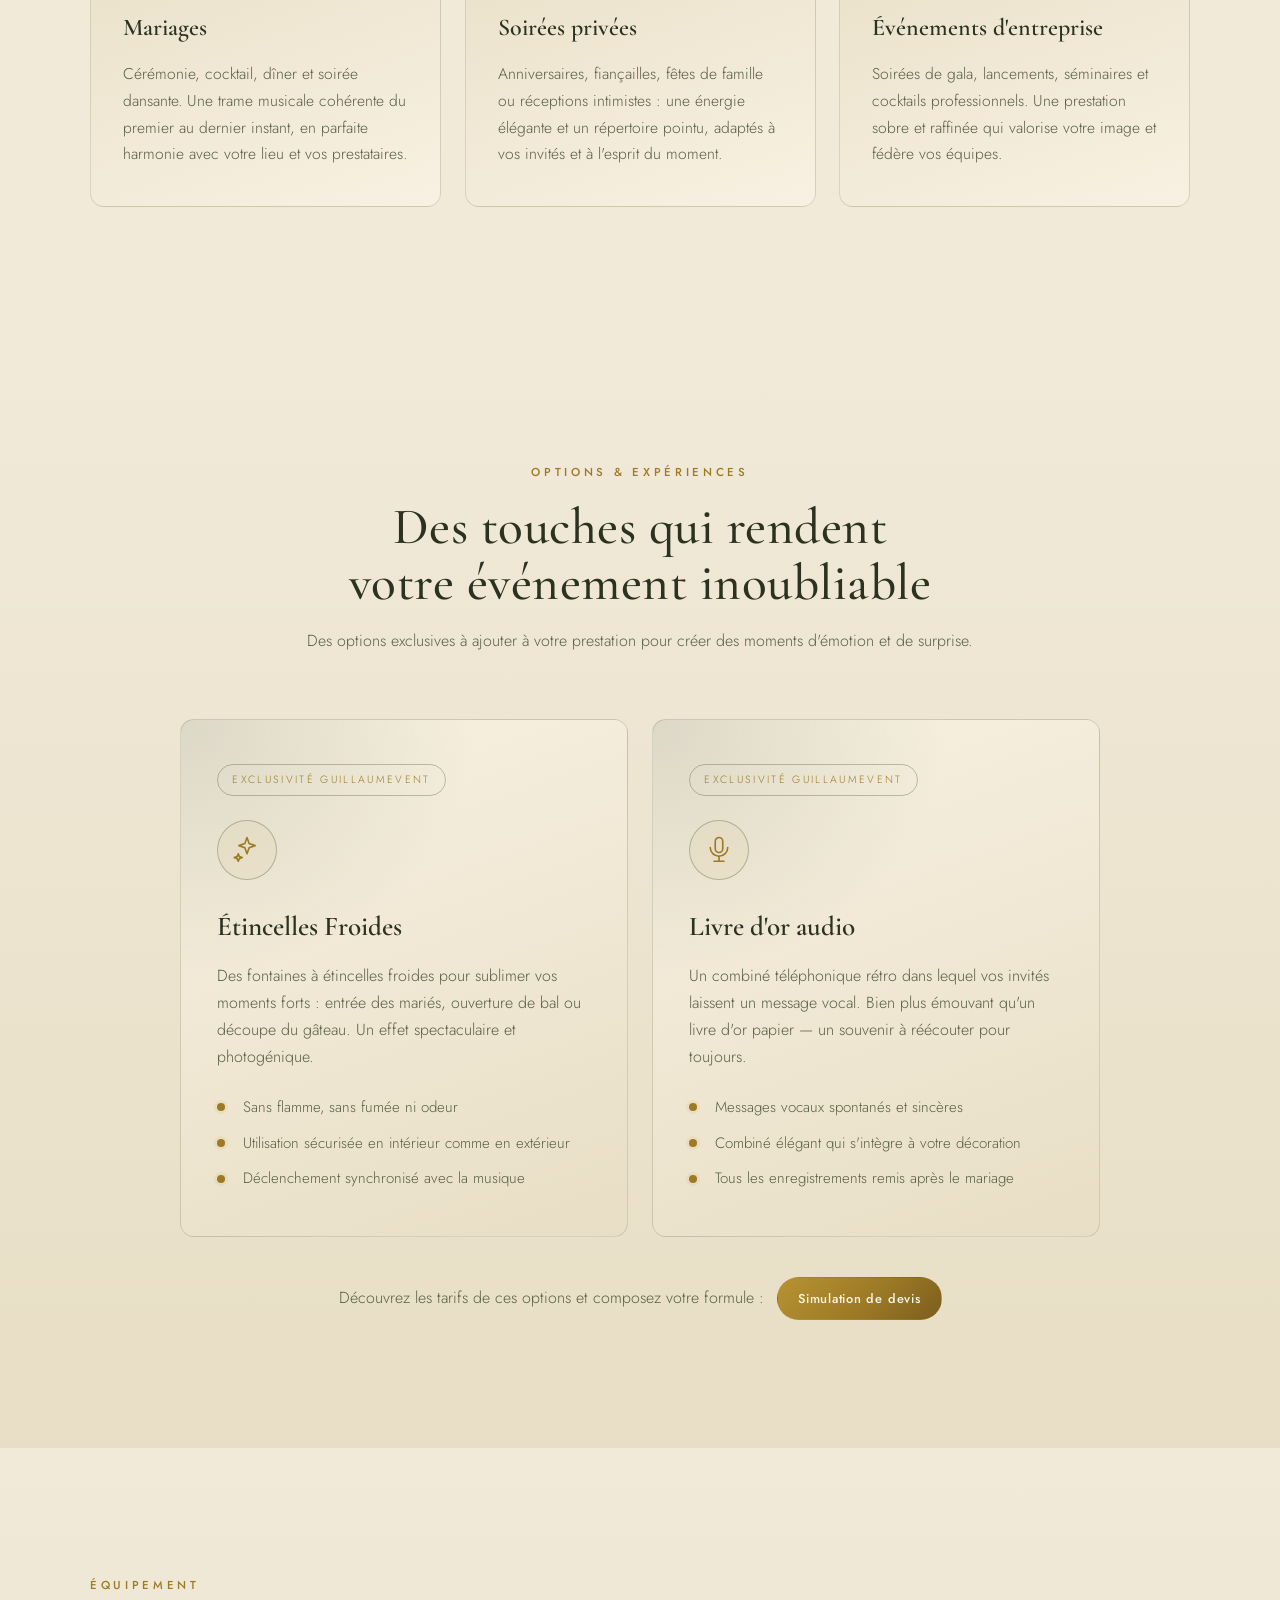
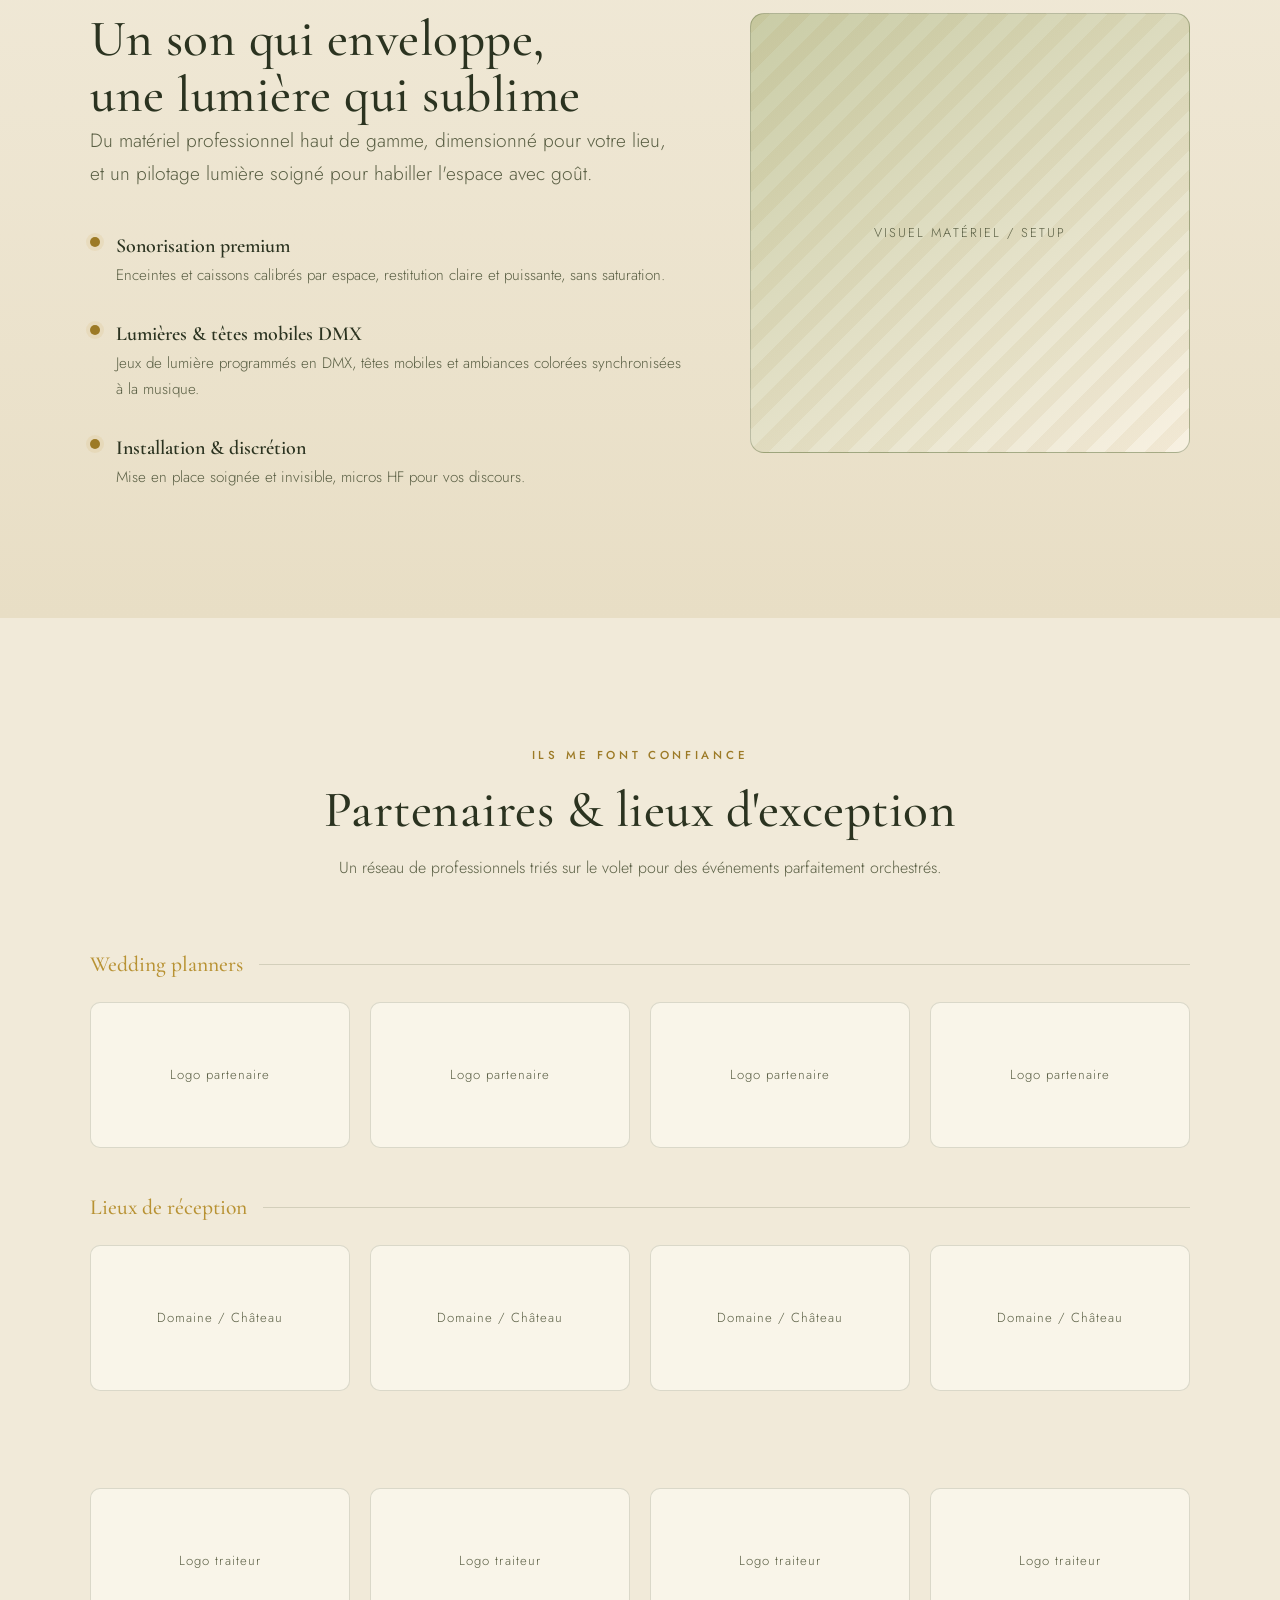
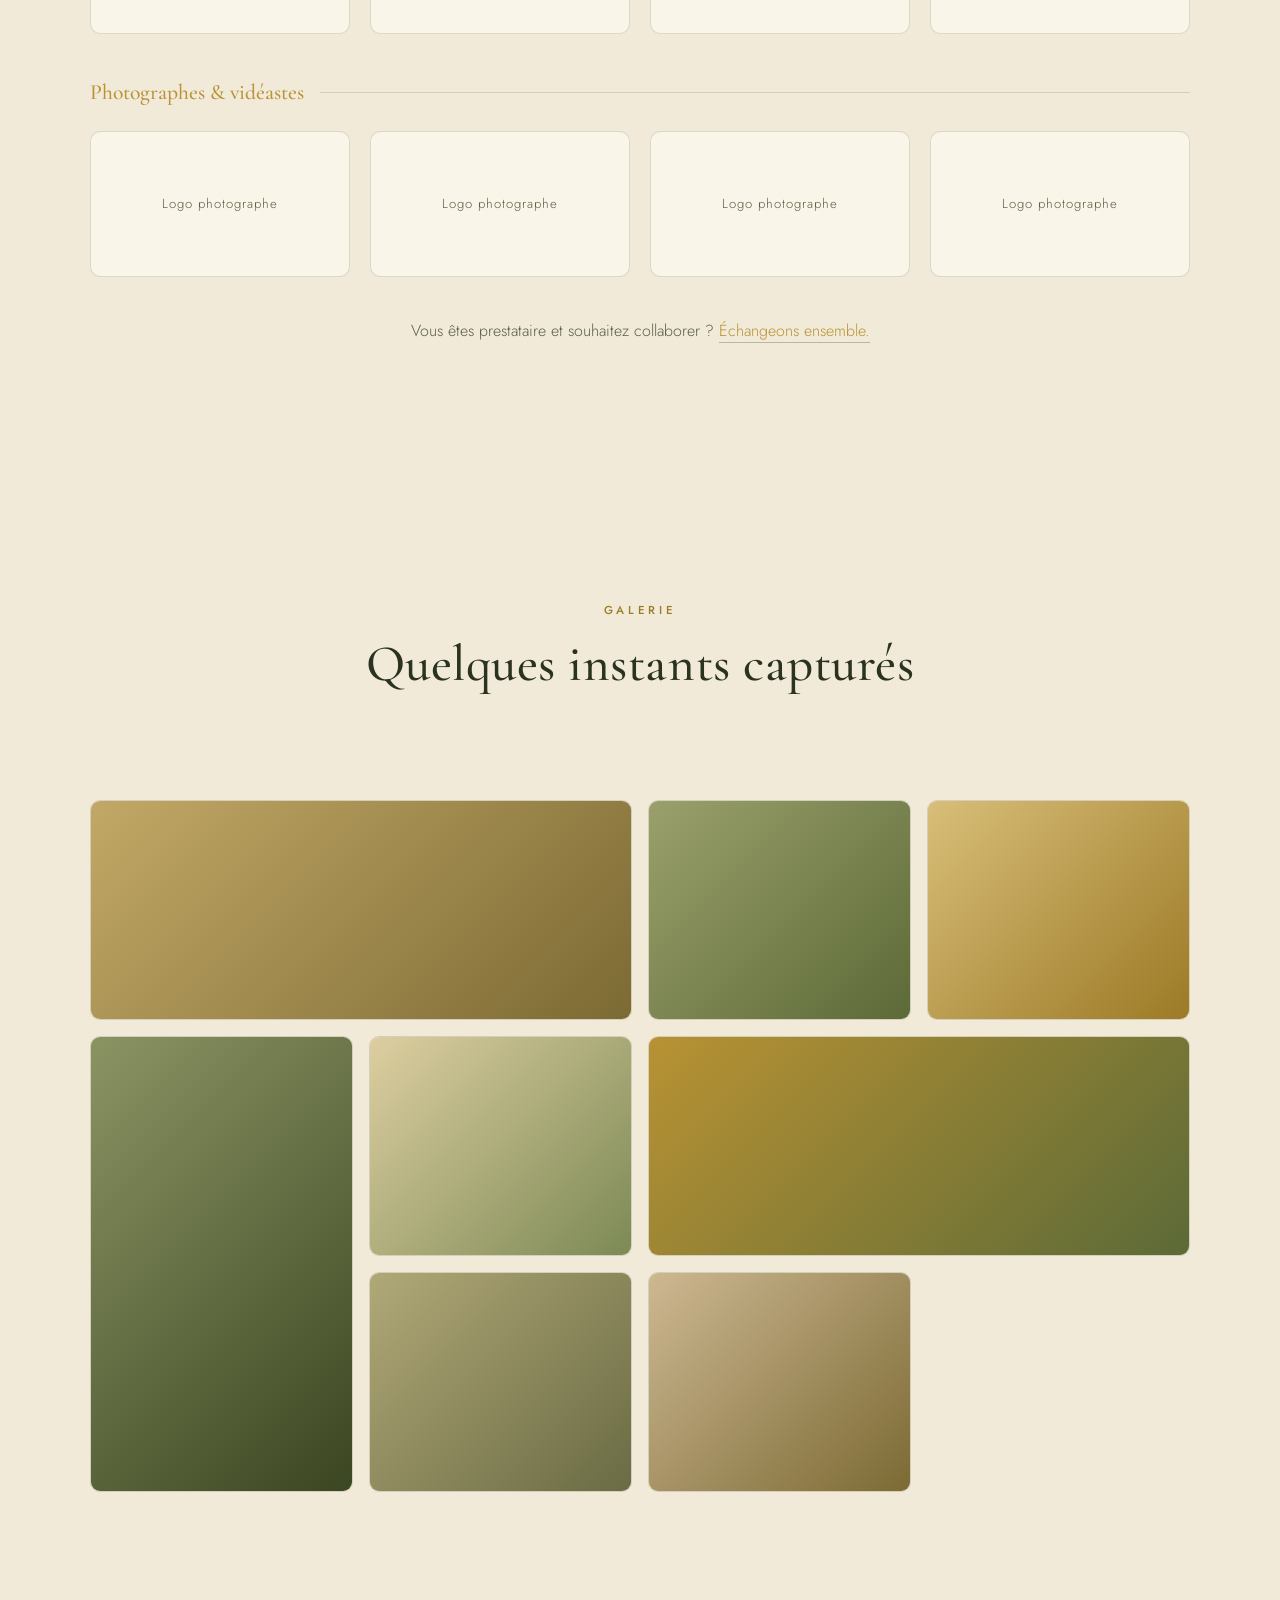
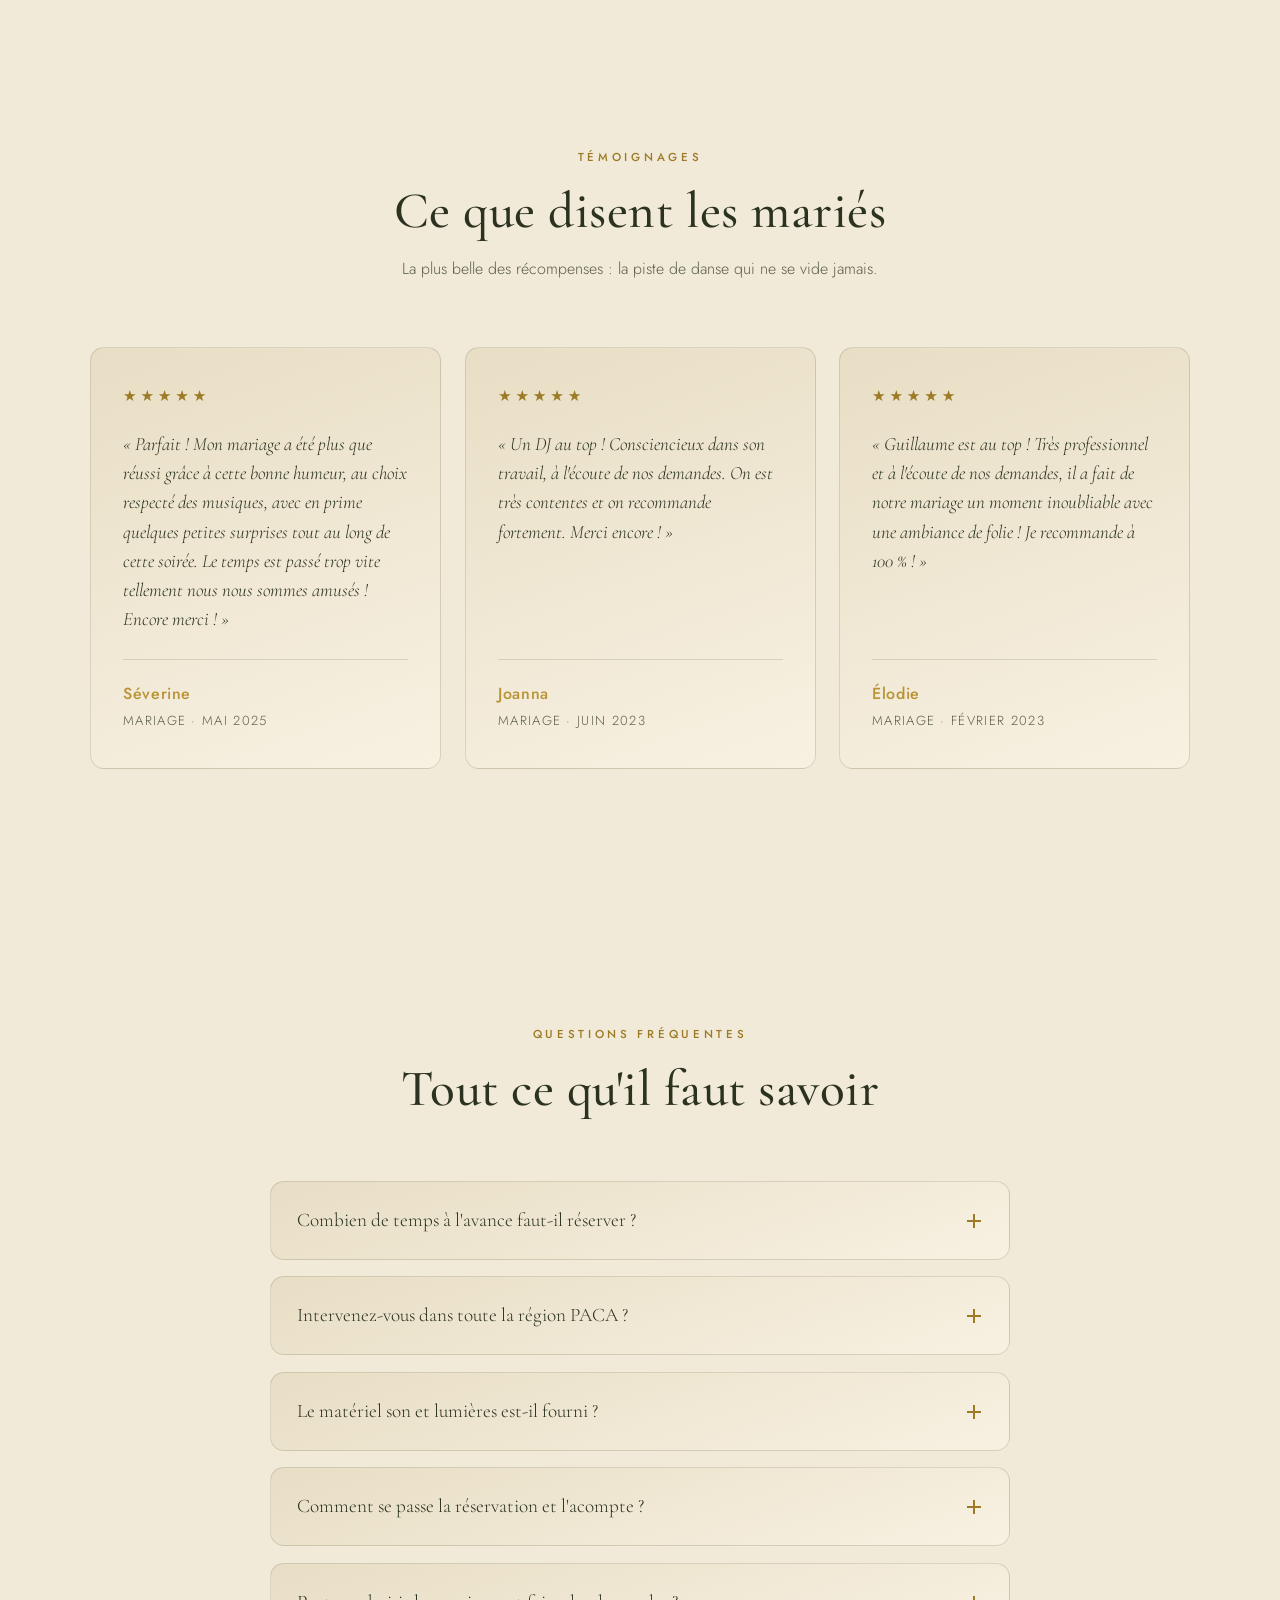
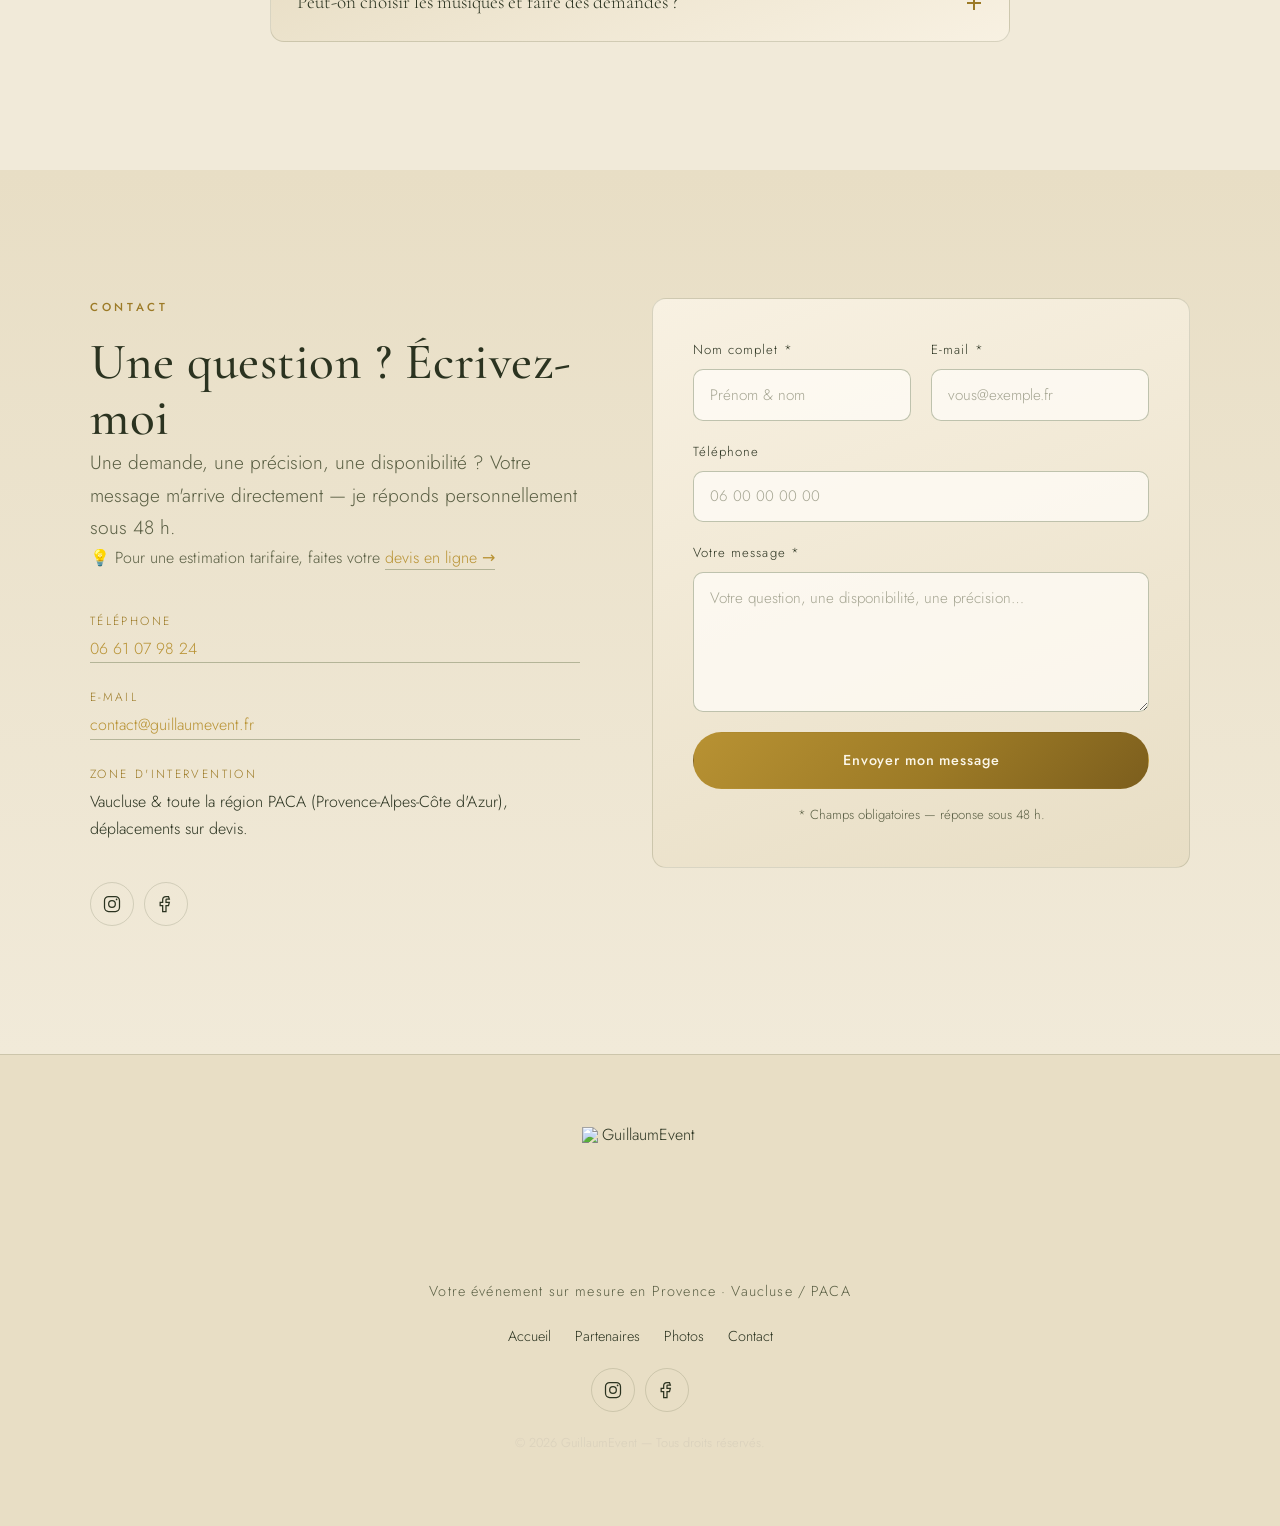
==== commit 0a443de1: "Add files via upload" ====
--- a/index.html
+++ b/index.html
@@ -526,10 +526,10 @@
           <figure class="temoignage reveal" data-reveal>
             <div class="temoignage__stars" aria-label="Note : 5 sur 5">★★★★★</div>
             <blockquote class="temoignage__quote">
-              « Ils ont été parfaits et mon mariage plus que réussi grâce à leur bonne humeur, le
-              choix respecté des musiques avec en prime quelques petites surprises tout au long de
+              « Parfait ! Mon mariage a été plus que réussi grâce à cette bonne humeur, au choix
+              respecté des musiques, avec en prime quelques petites surprises tout au long de
               cette soirée. Le temps est passé trop vite tellement nous nous sommes amusés ! Encore
-              merci à vous deux ! »
+              merci ! »
             </blockquote>
             <figcaption class="temoignage__author">
               <span class="temoignage__name">Séverine</span>
@@ -540,7 +540,7 @@
           <figure class="temoignage reveal" data-reveal data-reveal-delay="120">
             <div class="temoignage__stars" aria-label="Note : 5 sur 5">★★★★★</div>
             <blockquote class="temoignage__quote">
-              « Deux DJ au top ! Consciencieux dans leur travail, complémentaires, à l'écoute de nos
+              « Un DJ au top ! Consciencieux dans son travail, à l'écoute de nos
               demandes. On est très contentes et on recommande fortement. Merci encore ! »
             </blockquote>
             <figcaption class="temoignage__author">
@@ -552,8 +552,8 @@
           <figure class="temoignage reveal" data-reveal data-reveal-delay="240">
             <div class="temoignage__stars" aria-label="Note : 5 sur 5">★★★★★</div>
             <blockquote class="temoignage__quote">
-              « Vincent et Guillaume sont au top ! Très professionnels et à l'écoute de nos demandes,
-              ils ont fait de notre mariage un moment inoubliable avec une ambiance de folie !
+              « Guillaume est au top ! Très professionnel et à l'écoute de nos demandes,
+              il a fait de notre mariage un moment inoubliable avec une ambiance de folie !
               Je recommande à 100 % ! »
             </blockquote>
             <figcaption class="temoignage__author">
